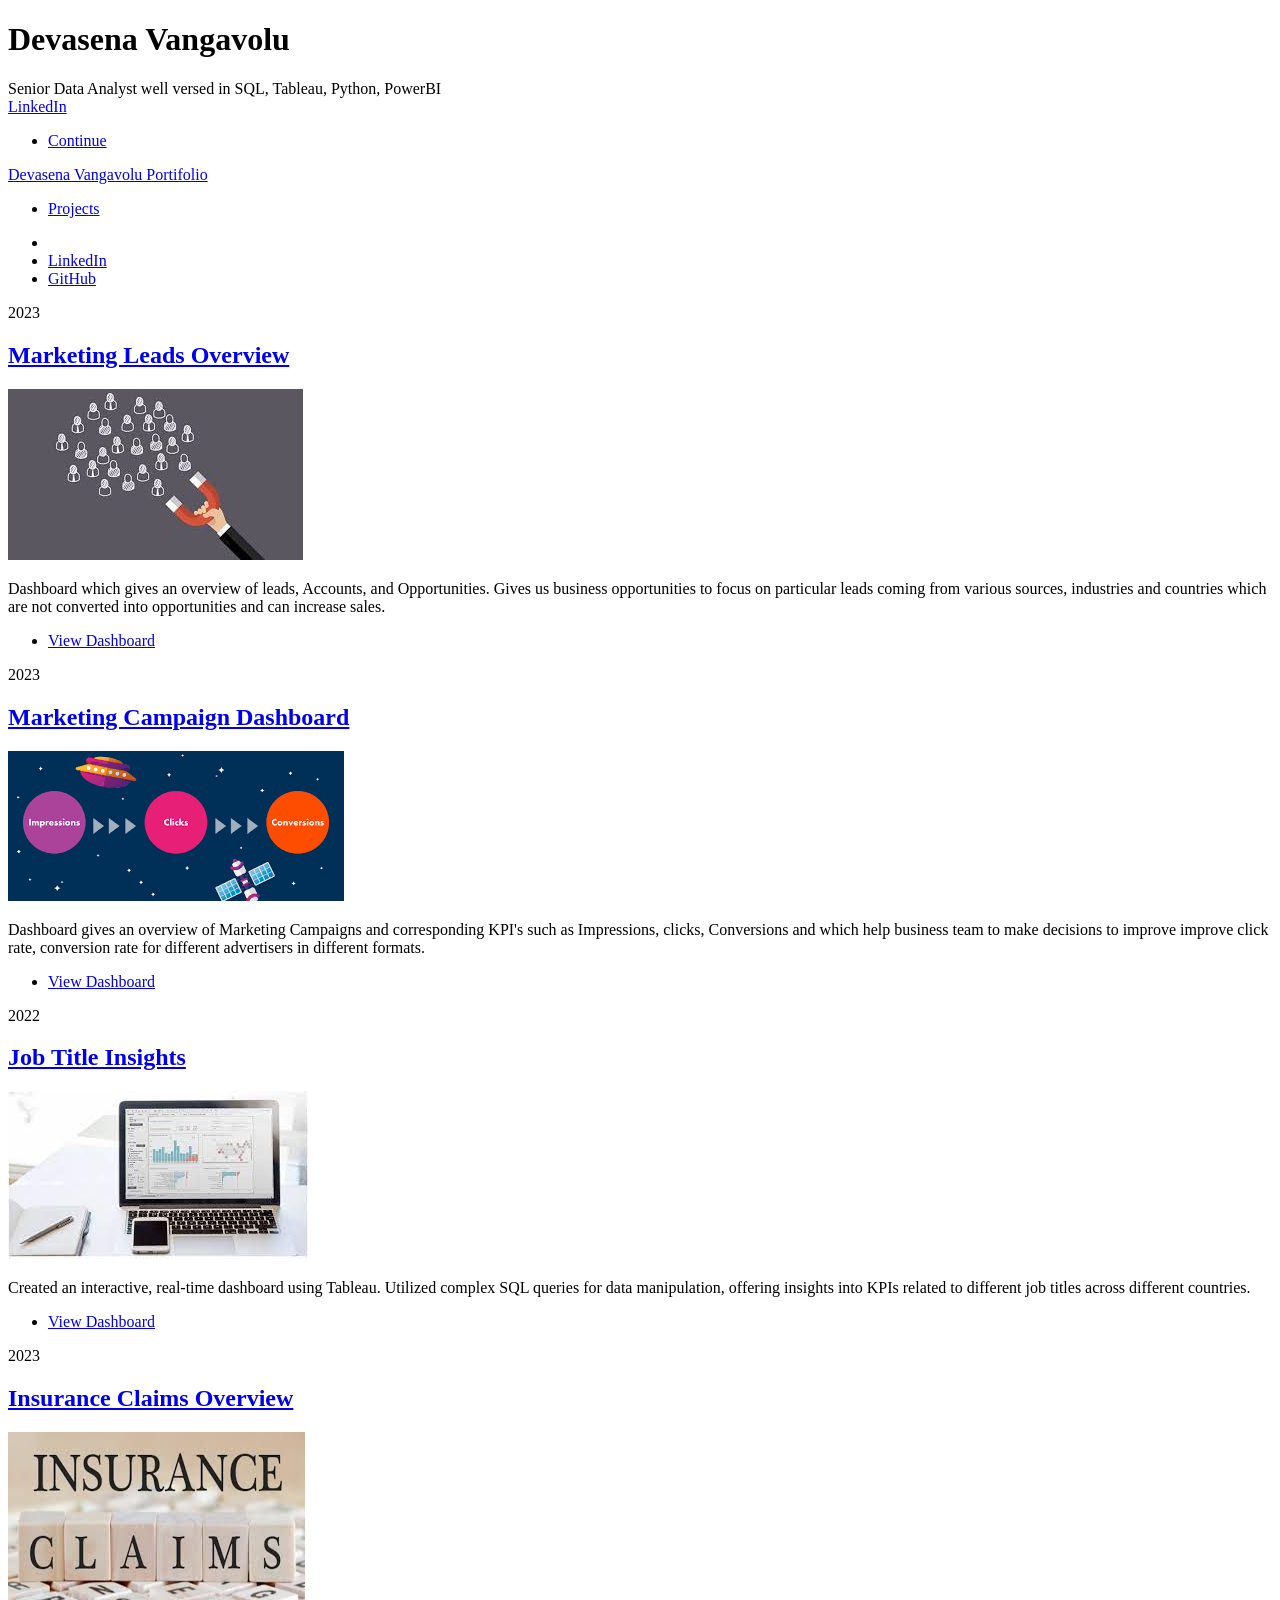
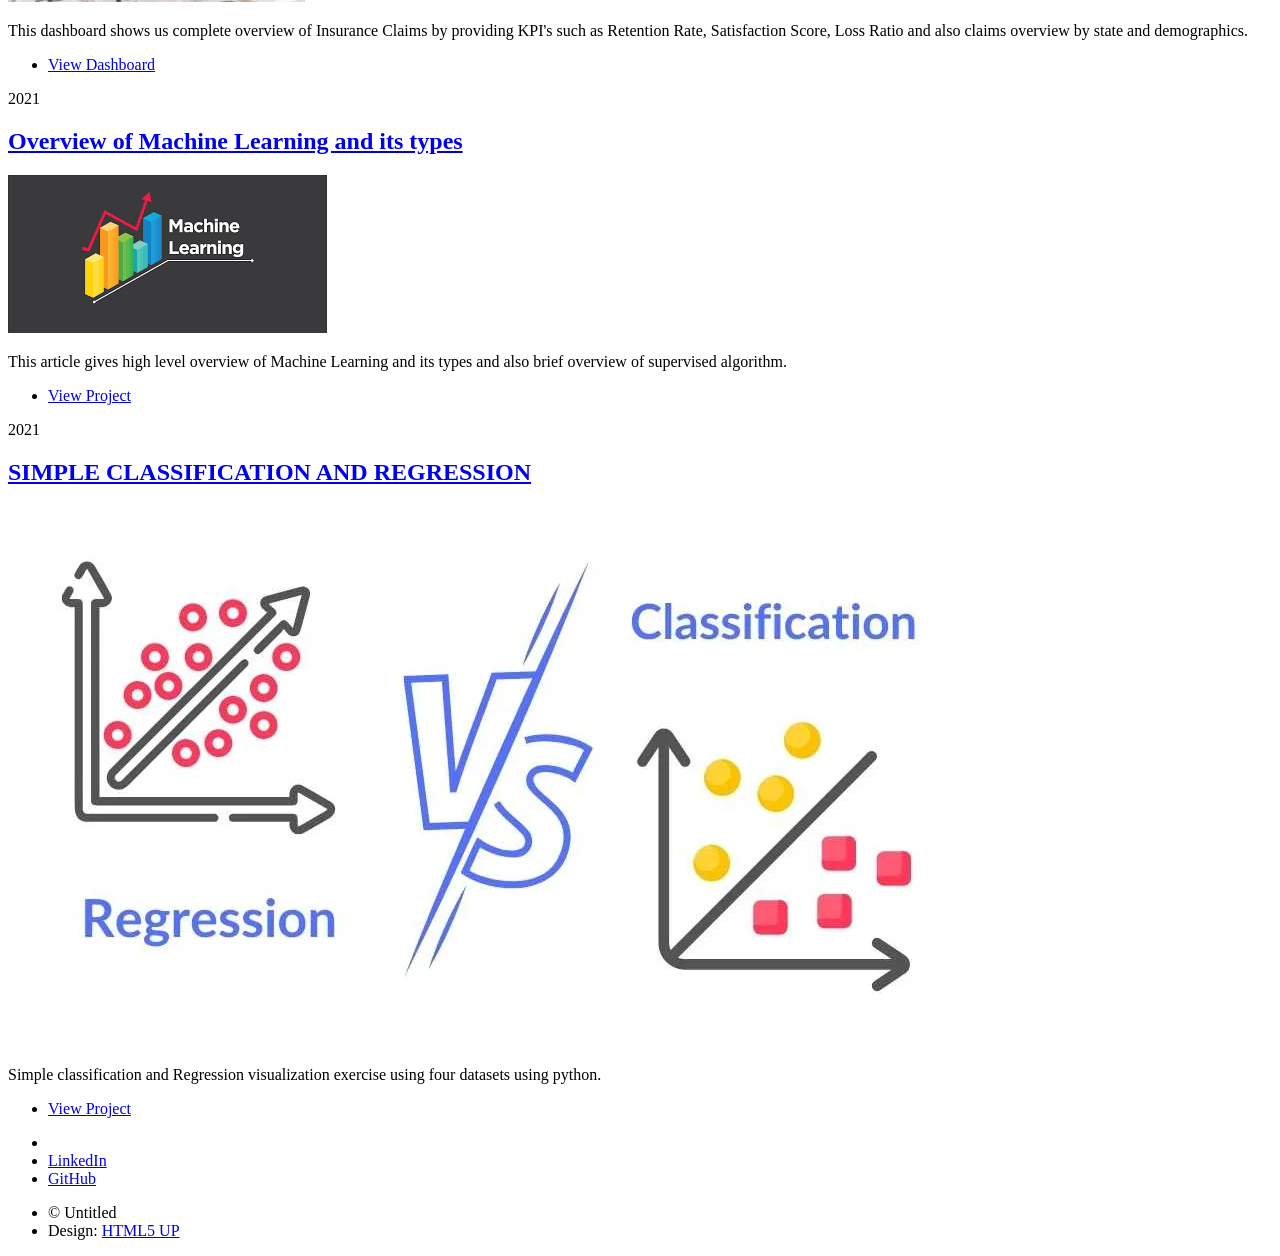
==== index.html @ c6e36794 "Update index.html" ====
<!DOCTYPE HTML>
<!--
	Massively by HTML5 UP
	html5up.net | @ajlkn
	Free for personal and commercial use under the CCA 3.0 license (html5up.net/license)
-->
<html>
	<head>
		<title>Devasena Vangavolu Portifolio</title>
		<meta charset="utf-8" />
		<meta name="viewport" content="width=device-width, initial-scale=1, user-scalable=no" />
		<link rel="stylesheet" href="assets/css/main.css" />
		<noscript><link rel="stylesheet" href="assets/css/noscript.css" /></noscript>
	</head>
	<body class="is-preload">

		<!-- Wrapper -->
			<div id="wrapper" class="fade-in">

				<!-- Intro -->
					<div id="intro">
						<h1>Devasena Vangavolu</h1>

						<p>Senior Data Analyst well versed in SQL, Tableau, Python, PowerBI <br>
							<a href="https://www.linkedin.com/in/devasenavangavolu1997/">LinkedIn</a>
							</p>
					
						<ul class="actions">
							<li><a href="#header" class="button icon solid solo fa-arrow-down scrolly">Continue</a></li>
						</ul>
					</div>

				<!-- Header -->
					<header id="header">
						<a href="index.html" class="logo">Devasena Vangavolu Portifolio</a>
					</header>

				<!-- Nav -->
					<nav id="nav">
						<ul class="links">
							<li class="active"><a href="index.html">Projects</a></li>
							 <!-- <li><a href="generic.html">About</a></li>
							<li><a href="elements.html">Elements Reference</a></li> -->
						</ul>
						<ul class="icons">
							<li><a href="mailto: vdevasena1997@gmail.com" class="fa fa-envelope" aria-hidden="true"><span class="label"></span></a></li>

							<li><a href="https://www.linkedin.com/in/devasenavangavolu1997/" class="icon brands fa-linkedin"><span class="label">LinkedIn</span></a></li>
						
							<li><a href="https://github.com/vdevasena" class="icon brands fa-github"><span class="label">GitHub</span></a></li>
						</ul>
					</nav>

				<!-- Main -->
					<div id="main">

						<!-- Featured Post 
							<article class="post featured">
								<header class="major">
									
									<h2><a href="#">And this is a<br />
									massive headline</a></h2>
									<p>Aenean ornare velit lacus varius enim ullamcorper proin aliquam<br />
									facilisis ante sed etiam magna interdum congue. Lorem ipsum dolor<br />
									amet nullam sed etiam veroeros.</p>
								</header>
								<a href="#" class="image main"><img src="images/pic01.jpg" alt="" /></a>
								<ul class="actions special">
									<li><a href="#" class="button large">Full Story</a></li>
								</ul>
							</article> -->

						<!-- Posts -->
							<section class="posts">

								<article>
									<header>
										<span class="date">2023</span>
										<h2><a href="https://public.tableau.com/app/profile/devasena.vangavolu/viz/MarketingLeadsOverview/Dashboard1">Marketing Leads Overview<br />
									</a></h2>
									</header>
									<a href="#" class="image fit"><img src="images\images.jpg" alt="" /></a>
									<p>Dashboard which gives an overview of leads, Accounts, and Opportunities.
										Gives us business opportunities to focus on particular leads coming from various sources, industries and countries which are not converted into opportunities
										and can increase sales.</p>
									<ul class="actions special">
										<li><a href="https://public.tableau.com/app/profile/devasena.vangavolu/viz/MarketingLeadsOverview/Dashboard1" class="button">View Dashboard</a></li>
									</ul>
								</article>
								
								<article>
									<header>
										<span class="date">2023</span>
										<h2><a href="https://public.tableau.com/app/profile/devasena.vangavolu/viz/MarketingCampaignDashboard_16983509599310/MarketingKPIs">Marketing Campaign Dashboard<br />
									</a></h2>
									</header>
									<a href="#" class="image fit"><img src="images\2.png" alt="" /></a>
									<p>Dashboard gives an overview of Marketing Campaigns and corresponding KPI's such as Impressions, clicks, Conversions and which help business team to make decisions to improve
										improve click rate, conversion rate for different advertisers in different formats.</p>
									<ul class="actions special">
										<li><a href="https://public.tableau.com/app/profile/devasena.vangavolu/viz/MarketingCampaignDashboard_16983509599310/MarketingKPIs" class="button">View Dashboard</a></li>
									</ul>
								</article>

								<article>
									<header>
										<span class="date">2022</span>
										<h2><a href="https://public.tableau.com/app/profile/devasena.vangavolu/viz/JobTitleInsights/Dashboard1">Job Title Insights<br />
										</a></h2>
									</header>
									<a href="#" class="image fit"><img src="images\Tableau.jpg" alt="" /></a>
									<p>Created an interactive, real-time dashboard using Tableau. Utilized complex SQL queries for data manipulation, 
										offering insights into KPIs related to different job titles across different countries.
										</p>
									<ul class="actions special">
										<li><a href="https://public.tableau.com/app/profile/devasena.vangavolu/viz/JobTitleInsights/Dashboard1" class="button">View Dashboard</a></li>
									</ul>
								</article>
								<article>
									<header>
										<span class="date">2023</span>
										<h2><a href="https://public.tableau.com/app/profile/devasena.vangavolu/viz/InsuranceClaimsOverview2020/ExecutiveSummary">Insurance Claims Overview<br />
										</a></h2>
									</header>
									<a href="#" class="image fit"><img src="images\images (1).jpg" alt="" /></a>
									<p>This dashboard shows us complete overview of Insurance Claims by providing KPI's such as Retention Rate, Satisfaction Score, Loss Ratio
										 and also claims overview by state and demographics.</p>
									<ul class="actions special">
										<li><a href="https://public.tableau.com/app/profile/devasena.vangavolu/viz/InsuranceClaimsOverview2020/ExecutiveSummary" class="button">View Dashboard</a></li>
									</ul>
								</article>

								<article>
									<header>
										<span class="date">2021</span>
										<h2><a href="https://devasenavangavolu.blogspot.com/">Overview of Machine Learning and its types
										</a></h2>
									</header>
									<a href="#" class="image fit"><img src="images\images.png" alt="" /></a>
									<p>This article gives high level overview of Machine Learning and its types and also brief overview of supervised algorithm.</p>
									<ul class="actions special">
										<li><a href="https://devasenavangavolu.blogspot.com/" class="button">View Project</a></li>
									</ul>
								</article>
								<article>
									<header>
										<span class="date">2021</span>
										<h2><a href="https://github.com/vdevasena/Simple-classification-Regression-Visualization">SIMPLE CLASSIFICATION AND REGRESSION<br /></a></h2>
									</header>
									<a href="#" class="image fit"><img src="images\regression-vs-classification-jpg.webp" alt="" /></a> 
									<p>
										Simple classification and Regression visualization exercise using four datasets using python.

									</p>
									<ul class="actions special">
										<li><a href="https://github.com/vdevasena/Simple-classification-Regression-Visualization" class="button">View Project</a></li>
									</ul>
								</article>
							</section>

						<!-- Footer -->
						

					</div>

				<!-- Footer -->
					<footer id="footer">
					
							<section>
						
								<ul class="icons alt">
									<li><a href="mailto: vdevasena1997@gmail.com" class="fa fa-envelope" aria-hidden="true"><span class="label"></span></a></li>

									<li><a href="https://www.linkedin.com/in/devasenavangavolu1997/" class="icon brands fa-linkedin"><span class="label">LinkedIn</span></a></li>
								
									<li><a href="https://github.com/vdevasena" class="icon brands fa-github"><span class="label">GitHub</span></a></li>
								</ul>
							</section>
						</section>
					</footer>

				<!-- Copyright -->
					<div id="copyright">
						<ul><li>&copy; Untitled</li><li>Design: <a href="https://html5up.net">HTML5 UP</a></li></ul>
					</div>

			</div>

		<!-- Scripts -->
			<script src="assets/js/jquery.min.js"></script>
			<script src="assets/js/jquery.scrollex.min.js"></script>
			<script src="assets/js/jquery.scrolly.min.js"></script>
			<script src="assets/js/browser.min.js"></script>
			<script src="assets/js/breakpoints.min.js"></script>
			<script src="assets/js/util.js"></script>
			<script src="assets/js/main.js"></script>

	</body>
</html>
---- assets/css/main.css ----
@import url(fontawesome-all.min.css);
@import url("https://fonts.googleapis.com/css?family=Merriweather:300,700,300italic,700italic|Source+Sans+Pro:900");

/*
	Massively by HTML5 UP
	html5up.net | @ajlkn
	Free for personal and commercial use under the CCA 3.0 license (html5up.net/license)
*/

html, body, div, span, applet, object,
iframe, h1, h2, h3, h4, h5, h6, p, blockquote,
pre, a, abbr, acronym, address, big, cite,
code, del, dfn, em, img, ins, kbd, q, s, samp,
small, strike, strong, sub, sup, tt, var, b,
u, i, center, dl, dt, dd, ol, ul, li, fieldset,
form, label, legend, table, caption, tbody,
tfoot, thead, tr, th, td, article, aside,
canvas, details, embed, figure, figcaption,
footer, header, hgroup, menu, nav, output, ruby,
section, summary, time, mark, audio, video {
	margin: 0;
	padding: 0;
	border: 0;
	font-size: 100%;
	font: inherit;
	vertical-align: baseline;}

article, aside, details, figcaption, figure,
footer, header, hgroup, menu, nav, section {
	display: block;}

body {
	line-height: 1;
}

ol, ul {
	list-style: none;
}

blockquote, q {
	quotes: none;
}

	blockquote:before, blockquote:after, q:before, q:after {
		content: '';
		content: none;
	}

table {
	border-collapse: collapse;
	border-spacing: 0;
}

body {
	-webkit-text-size-adjust: none;
}

mark {
	background-color: transparent;
	color: inherit;
}

input::-moz-focus-inner {
	border: 0;
	padding: 0;
}

input, select, textarea {
	-moz-appearance: none;
	-webkit-appearance: none;
	-ms-appearance: none;
	appearance: none;
}

/* Basic */

	@-ms-viewport {
		width: device-width;
	}

	body {
		-ms-overflow-style: scrollbar;
	}

	@media screen and (max-width: 480px) {

		html, body {
			min-width: 320px;
		}

	}

	html {
		box-sizing: border-box;
	}

	*, *:before, *:after {
		box-sizing: inherit;
	}

	body {
		background-color: #1e252d;
	}

		body.is-preload *, body.is-preload *:before, body.is-preload *:after {
			-moz-animation: none !important;
			-webkit-animation: none !important;
			-ms-animation: none !important;
			animation: none !important;
			-moz-transition: none !important;
			-webkit-transition: none !important;
			-ms-transition: none !important;
			transition: none !important;
		}

/* Type */

	html {
		font-size: 16pt;
	}

		@media screen and (max-width: 1680px) {

			html {
				font-size: 12pt;
			}

		}

		@media screen and (max-width: 1280px) {

			html {
				font-size: 11pt;
			}

		}

		@media screen and (max-width: 360px) {

			html {
				font-size: 10pt;
			}

		}

	body {
		color: #212931;
	}

	body, input, select, textarea {
		font-family: "Merriweather", Georgia, serif;
		font-weight: 300;
		font-size: 1rem;
		line-height: 2.375;
	}

	a {
		-moz-transition: color 0.2s ease-in-out, background-color 0.2s ease-in-out, border-color 0.2s ease-in-out, box-shadow 0.2s ease-in-out;
		-webkit-transition: color 0.2s ease-in-out, background-color 0.2s ease-in-out, border-color 0.2s ease-in-out, box-shadow 0.2s ease-in-out;
		-ms-transition: color 0.2s ease-in-out, background-color 0.2s ease-in-out, border-color 0.2s ease-in-out, box-shadow 0.2s ease-in-out;
		transition: color 0.2s ease-in-out, background-color 0.2s ease-in-out, border-color 0.2s ease-in-out, box-shadow 0.2s ease-in-out;
		border-bottom: dotted 1px;
		text-decoration: none;
	}

		a:hover {
			border-bottom-color: transparent;
		}

	strong, b {
		font-weight: 600;
	}

	em, i {
		font-style: italic;
	}

	p {
		text-align: justify;
		margin: 0 0 2rem 0;
	}

	h1, h2, h3, h4, h5, h6 {
		font-family: "Source Sans Pro", Helvetica, sans-serif;
		font-weight: 900;
		line-height: 1.5;
		letter-spacing: 0.075em;
		text-transform: uppercase;
		margin: 0 0 1rem 0;
	}

		h1 a, h2 a, h3 a, h4 a, h5 a, h6 a {
			border-bottom: 0;
			color: inherit;
			text-decoration: none;
		}

	h1 {
		font-size: 4rem;
		line-height: 1.1;
		margin: 0 0 2rem 0;
	}

	h2 {
		font-size: 1.75rem;
		line-height: 1.3;
		margin: 0 0 1.5rem 0;
	}

	h3 {
		font-size: 1.25rem;
		margin: 0 0 1.5rem 0;
	}

	h4 {
		font-size: 1rem;
	}

	h5 {
		font-size: 0.9rem;
	}

	h6 {
		font-size: 0.8rem;
	}

	sub {
		font-size: 0.8rem;
		position: relative;
		top: 0.5rem;
	}

	sup {
		font-size: 0.8rem;
		position: relative;
		top: -0.5rem;
	}

	blockquote {
		border-left: solid 4px;
		font-style: italic;
		margin: 0 0 2rem 0;
		padding: 0.5rem 0 0.5rem 2rem;
	}

	code {
		border: solid 2px;
		font-family: "Courier New", monospace;
		font-size: 0.9rem;
		margin: 0 0.25rem;
		padding: 0.25rem 0.65rem;
	}

	pre {
		-webkit-overflow-scrolling: touch;
		font-family: "Courier New", monospace;
		font-size: 0.9rem;
		margin: 0 0 2rem 0;
	}

		pre code {
			display: block;
			line-height: 1.75;
			padding: 1rem 1.5rem;
			overflow-x: auto;
		}

	hr {
		border: 0;
		border-bottom: solid 2px;
		margin: 3rem 0;
	}

		hr.major {
			margin: 5rem 0;
		}

	.align-left {
		text-align: left;
	}

	.align-center {
		text-align: center;
	}

	.align-right {
		text-align: right;
	}

	input, select, textarea {
		color: #212931;
	}

	a {
		color: #212931;
		border-bottom-color: rgba(33, 41, 49, 0.5);
	}

		a:hover {
			border-bottom-color: transparent;
			color: #18bfef !important;
		}

	strong, b {
		color: #212931;
	}

	h1, h2, h3, h4, h5, h6 {
		color: #212931;
	}

	blockquote {
		border-left-color: #eeeeee;
	}

	code {
		background: rgba(220, 220, 220, 0.25);
		border-color: #eeeeee;
	}

	hr {
		border-bottom-color: #eeeeee;
	}

/* Row */

	.row {
		display: flex;
		flex-wrap: wrap;
		box-sizing: border-box;
		align-items: stretch;
	}

		.row > * {
			box-sizing: border-box;
		}

		.row.gtr-uniform > * > :last-child {
			margin-bottom: 0;
		}

		.row.aln-left {
			justify-content: flex-start;
		}

		.row.aln-center {
			justify-content: center;
		}

		.row.aln-right {
			justify-content: flex-end;
		}

		.row.aln-top {
			align-items: flex-start;
		}

		.row.aln-middle {
			align-items: center;
		}

		.row.aln-bottom {
			align-items: flex-end;
		}

		.row > .imp {
			order: -1;
		}

		.row > .col-1 {
			width: 8.33333%;
		}

		.row > .off-1 {
			margin-left: 8.33333%;
		}

		.row > .col-2 {
			width: 16.66667%;
		}

		.row > .off-2 {
			margin-left: 16.66667%;
		}

		.row > .col-3 {
			width: 25%;
		}

		.row > .off-3 {
			margin-left: 25%;
		}

		.row > .col-4 {
			width: 33.33333%;
		}

		.row > .off-4 {
			margin-left: 33.33333%;
		}

		.row > .col-5 {
			width: 41.66667%;
		}

		.row > .off-5 {
			margin-left: 41.66667%;
		}

		.row > .col-6 {
			width: 50%;
		}

		.row > .off-6 {
			margin-left: 50%;
		}

		.row > .col-7 {
			width: 58.33333%;
		}

		.row > .off-7 {
			margin-left: 58.33333%;
		}

		.row > .col-8 {
			width: 66.66667%;
		}

		.row > .off-8 {
			margin-left: 66.66667%;
		}

		.row > .col-9 {
			width: 75%;
		}

		.row > .off-9 {
			margin-left: 75%;
		}

		.row > .col-10 {
			width: 83.33333%;
		}

		.row > .off-10 {
			margin-left: 83.33333%;
		}

		.row > .col-11 {
			width: 91.66667%;
		}

		.row > .off-11 {
			margin-left: 91.66667%;
		}

		.row > .col-12 {
			width: 100%;
		}

		.row > .off-12 {
			margin-left: 100%;
		}

		.row.gtr-0 {
			margin-top: 0;
			margin-left: 0rem;
		}

			.row.gtr-0 > * {
				padding: 0 0 0 0rem;
			}

			.row.gtr-0.gtr-uniform {
				margin-top: 0rem;
			}

				.row.gtr-0.gtr-uniform > * {
					padding-top: 0rem;
				}

		.row.gtr-25 {
			margin-top: 0;
			margin-left: -0.375rem;
		}

			.row.gtr-25 > * {
				padding: 0 0 0 0.375rem;
			}

			.row.gtr-25.gtr-uniform {
				margin-top: -0.375rem;
			}

				.row.gtr-25.gtr-uniform > * {
					padding-top: 0.375rem;
				}

		.row.gtr-50 {
			margin-top: 0;
			margin-left: -0.75rem;
		}

			.row.gtr-50 > * {
				padding: 0 0 0 0.75rem;
			}

			.row.gtr-50.gtr-uniform {
				margin-top: -0.75rem;
			}

				.row.gtr-50.gtr-uniform > * {
					padding-top: 0.75rem;
				}

		.row {
			margin-top: 0;
			margin-left: -1.5rem;
		}

			.row > * {
				padding: 0 0 0 1.5rem;
			}

			.row.gtr-uniform {
				margin-top: -1.5rem;
			}

				.row.gtr-uniform > * {
					padding-top: 1.5rem;
				}

		.row.gtr-150 {
			margin-top: 0;
			margin-left: -2.25rem;
		}

			.row.gtr-150 > * {
				padding: 0 0 0 2.25rem;
			}

			.row.gtr-150.gtr-uniform {
				margin-top: -2.25rem;
			}

				.row.gtr-150.gtr-uniform > * {
					padding-top: 2.25rem;
				}

		.row.gtr-200 {
			margin-top: 0;
			margin-left: -3rem;
		}

			.row.gtr-200 > * {
				padding: 0 0 0 3rem;
			}

			.row.gtr-200.gtr-uniform {
				margin-top: -3rem;
			}

				.row.gtr-200.gtr-uniform > * {
					padding-top: 3rem;
				}

		@media screen and (max-width: 1680px) {

			.row {
				display: flex;
				flex-wrap: wrap;
				box-sizing: border-box;
				align-items: stretch;
			}

				.row > * {
					box-sizing: border-box;
				}

				.row.gtr-uniform > * > :last-child {
					margin-bottom: 0;
				}

				.row.aln-left {
					justify-content: flex-start;
				}

				.row.aln-center {
					justify-content: center;
				}

				.row.aln-right {
					justify-content: flex-end;
				}

				.row.aln-top {
					align-items: flex-start;
				}

				.row.aln-middle {
					align-items: center;
				}

				.row.aln-bottom {
					align-items: flex-end;
				}

				.row > .imp-xlarge {
					order: -1;
				}

				.row > .col-1-xlarge {
					width: 8.33333%;
				}

				.row > .off-1-xlarge {
					margin-left: 8.33333%;
				}

				.row > .col-2-xlarge {
					width: 16.66667%;
				}

				.row > .off-2-xlarge {
					margin-left: 16.66667%;
				}

				.row > .col-3-xlarge {
					width: 25%;
				}

				.row > .off-3-xlarge {
					margin-left: 25%;
				}

				.row > .col-4-xlarge {
					width: 33.33333%;
				}

				.row > .off-4-xlarge {
					margin-left: 33.33333%;
				}

				.row > .col-5-xlarge {
					width: 41.66667%;
				}

				.row > .off-5-xlarge {
					margin-left: 41.66667%;
				}

				.row > .col-6-xlarge {
					width: 50%;
				}

				.row > .off-6-xlarge {
					margin-left: 50%;
				}

				.row > .col-7-xlarge {
					width: 58.33333%;
				}

				.row > .off-7-xlarge {
					margin-left: 58.33333%;
				}

				.row > .col-8-xlarge {
					width: 66.66667%;
				}

				.row > .off-8-xlarge {
					margin-left: 66.66667%;
				}

				.row > .col-9-xlarge {
					width: 75%;
				}

				.row > .off-9-xlarge {
					margin-left: 75%;
				}

				.row > .col-10-xlarge {
					width: 83.33333%;
				}

				.row > .off-10-xlarge {
					margin-left: 83.33333%;
				}

				.row > .col-11-xlarge {
					width: 91.66667%;
				}

				.row > .off-11-xlarge {
					margin-left: 91.66667%;
				}

				.row > .col-12-xlarge {
					width: 100%;
				}

				.row > .off-12-xlarge {
					margin-left: 100%;
				}

				.row.gtr-0 {
					margin-top: 0;
					margin-left: 0rem;
				}

					.row.gtr-0 > * {
						padding: 0 0 0 0rem;
					}

					.row.gtr-0.gtr-uniform {
						margin-top: 0rem;
					}

						.row.gtr-0.gtr-uniform > * {
							padding-top: 0rem;
						}

				.row.gtr-25 {
					margin-top: 0;
					margin-left: -0.375rem;
				}

					.row.gtr-25 > * {
						padding: 0 0 0 0.375rem;
					}

					.row.gtr-25.gtr-uniform {
						margin-top: -0.375rem;
					}

						.row.gtr-25.gtr-uniform > * {
							padding-top: 0.375rem;
						}

				.row.gtr-50 {
					margin-top: 0;
					margin-left: -0.75rem;
				}

					.row.gtr-50 > * {
						padding: 0 0 0 0.75rem;
					}

					.row.gtr-50.gtr-uniform {
						margin-top: -0.75rem;
					}

						.row.gtr-50.gtr-uniform > * {
							padding-top: 0.75rem;
						}

				.row {
					margin-top: 0;
					margin-left: -1.5rem;
				}

					.row > * {
						padding: 0 0 0 1.5rem;
					}

					.row.gtr-uniform {
						margin-top: -1.5rem;
					}

						.row.gtr-uniform > * {
							padding-top: 1.5rem;
						}

				.row.gtr-150 {
					margin-top: 0;
					margin-left: -2.25rem;
				}

					.row.gtr-150 > * {
						padding: 0 0 0 2.25rem;
					}

					.row.gtr-150.gtr-uniform {
						margin-top: -2.25rem;
					}

						.row.gtr-150.gtr-uniform > * {
							padding-top: 2.25rem;
						}

				.row.gtr-200 {
					margin-top: 0;
					margin-left: -3rem;
				}

					.row.gtr-200 > * {
						padding: 0 0 0 3rem;
					}

					.row.gtr-200.gtr-uniform {
						margin-top: -3rem;
					}

						.row.gtr-200.gtr-uniform > * {
							padding-top: 3rem;
						}

		}

		@media screen and (max-width: 1280px) {

			.row {
				display: flex;
				flex-wrap: wrap;
				box-sizing: border-box;
				align-items: stretch;
			}

				.row > * {
					box-sizing: border-box;
				}

				.row.gtr-uniform > * > :last-child {
					margin-bottom: 0;
				}

				.row.aln-left {
					justify-content: flex-start;
				}

				.row.aln-center {
					justify-content: center;
				}

				.row.aln-right {
					justify-content: flex-end;
				}

				.row.aln-top {
					align-items: flex-start;
				}

				.row.aln-middle {
					align-items: center;
				}

				.row.aln-bottom {
					align-items: flex-end;
				}

				.row > .imp-large {
					order: -1;
				}

				.row > .col-1-large {
					width: 8.33333%;
				}

				.row > .off-1-large {
					margin-left: 8.33333%;
				}

				.row > .col-2-large {
					width: 16.66667%;
				}

				.row > .off-2-large {
					margin-left: 16.66667%;
				}

				.row > .col-3-large {
					width: 25%;
				}

				.row > .off-3-large {
					margin-left: 25%;
				}

				.row > .col-4-large {
					width: 33.33333%;
				}

				.row > .off-4-large {
					margin-left: 33.33333%;
				}

				.row > .col-5-large {
					width: 41.66667%;
				}

				.row > .off-5-large {
					margin-left: 41.66667%;
				}

				.row > .col-6-large {
					width: 50%;
				}

				.row > .off-6-large {
					margin-left: 50%;
				}

				.row > .col-7-large {
					width: 58.33333%;
				}

				.row > .off-7-large {
					margin-left: 58.33333%;
				}

				.row > .col-8-large {
					width: 66.66667%;
				}

				.row > .off-8-large {
					margin-left: 66.66667%;
				}

				.row > .col-9-large {
					width: 75%;
				}

				.row > .off-9-large {
					margin-left: 75%;
				}

				.row > .col-10-large {
					width: 83.33333%;
				}

				.row > .off-10-large {
					margin-left: 83.33333%;
				}

				.row > .col-11-large {
					width: 91.66667%;
				}

				.row > .off-11-large {
					margin-left: 91.66667%;
				}

				.row > .col-12-large {
					width: 100%;
				}

				.row > .off-12-large {
					margin-left: 100%;
				}

				.row.gtr-0 {
					margin-top: 0;
					margin-left: 0rem;
				}

					.row.gtr-0 > * {
						padding: 0 0 0 0rem;
					}

					.row.gtr-0.gtr-uniform {
						margin-top: 0rem;
					}

						.row.gtr-0.gtr-uniform > * {
							padding-top: 0rem;
						}

				.row.gtr-25 {
					margin-top: 0;
					margin-left: -0.375rem;
				}

					.row.gtr-25 > * {
						padding: 0 0 0 0.375rem;
					}

					.row.gtr-25.gtr-uniform {
						margin-top: -0.375rem;
					}

						.row.gtr-25.gtr-uniform > * {
							padding-top: 0.375rem;
						}

				.row.gtr-50 {
					margin-top: 0;
					margin-left: -0.75rem;
				}

					.row.gtr-50 > * {
						padding: 0 0 0 0.75rem;
					}

					.row.gtr-50.gtr-uniform {
						margin-top: -0.75rem;
					}

						.row.gtr-50.gtr-uniform > * {
							padding-top: 0.75rem;
						}

				.row {
					margin-top: 0;
					margin-left: -1.5rem;
				}

					.row > * {
						padding: 0 0 0 1.5rem;
					}

					.row.gtr-uniform {
						margin-top: -1.5rem;
					}

						.row.gtr-uniform > * {
							padding-top: 1.5rem;
						}

				.row.gtr-150 {
					margin-top: 0;
					margin-left: -2.25rem;
				}

					.row.gtr-150 > * {
						padding: 0 0 0 2.25rem;
					}

					.row.gtr-150.gtr-uniform {
						margin-top: -2.25rem;
					}

						.row.gtr-150.gtr-uniform > * {
							padding-top: 2.25rem;
						}

				.row.gtr-200 {
					margin-top: 0;
					margin-left: -3rem;
				}

					.row.gtr-200 > * {
						padding: 0 0 0 3rem;
					}

					.row.gtr-200.gtr-uniform {
						margin-top: -3rem;
					}

						.row.gtr-200.gtr-uniform > * {
							padding-top: 3rem;
						}

		}

		@media screen and (max-width: 980px) {

			.row {
				display: flex;
				flex-wrap: wrap;
				box-sizing: border-box;
				align-items: stretch;
			}

				.row > * {
					box-sizing: border-box;
				}

				.row.gtr-uniform > * > :last-child {
					margin-bottom: 0;
				}

				.row.aln-left {
					justify-content: flex-start;
				}

				.row.aln-center {
					justify-content: center;
				}

				.row.aln-right {
					justify-content: flex-end;
				}

				.row.aln-top {
					align-items: flex-start;
				}

				.row.aln-middle {
					align-items: center;
				}

				.row.aln-bottom {
					align-items: flex-end;
				}

				.row > .imp-medium {
					order: -1;
				}

				.row > .col-1-medium {
					width: 8.33333%;
				}

				.row > .off-1-medium {
					margin-left: 8.33333%;
				}

				.row > .col-2-medium {
					width: 16.66667%;
				}

				.row > .off-2-medium {
					margin-left: 16.66667%;
				}

				.row > .col-3-medium {
					width: 25%;
				}

				.row > .off-3-medium {
					margin-left: 25%;
				}

				.row > .col-4-medium {
					width: 33.33333%;
				}

				.row > .off-4-medium {
					margin-left: 33.33333%;
				}

				.row > .col-5-medium {
					width: 41.66667%;
				}

				.row > .off-5-medium {
					margin-left: 41.66667%;
				}

				.row > .col-6-medium {
					width: 50%;
				}

				.row > .off-6-medium {
					margin-left: 50%;
				}

				.row > .col-7-medium {
					width: 58.33333%;
				}

				.row > .off-7-medium {
					margin-left: 58.33333%;
				}

				.row > .col-8-medium {
					width: 66.66667%;
				}

				.row > .off-8-medium {
					margin-left: 66.66667%;
				}

				.row > .col-9-medium {
					width: 75%;
				}

				.row > .off-9-medium {
					margin-left: 75%;
				}

				.row > .col-10-medium {
					width: 83.33333%;
				}

				.row > .off-10-medium {
					margin-left: 83.33333%;
				}

				.row > .col-11-medium {
					width: 91.66667%;
				}

				.row > .off-11-medium {
					margin-left: 91.66667%;
				}

				.row > .col-12-medium {
					width: 100%;
				}

				.row > .off-12-medium {
					margin-left: 100%;
				}

				.row.gtr-0 {
					margin-top: 0;
					margin-left: 0rem;
				}

					.row.gtr-0 > * {
						padding: 0 0 0 0rem;
					}

					.row.gtr-0.gtr-uniform {
						margin-top: 0rem;
					}

						.row.gtr-0.gtr-uniform > * {
							padding-top: 0rem;
						}

				.row.gtr-25 {
					margin-top: 0;
					margin-left: -0.375rem;
				}

					.row.gtr-25 > * {
						padding: 0 0 0 0.375rem;
					}

					.row.gtr-25.gtr-uniform {
						margin-top: -0.375rem;
					}

						.row.gtr-25.gtr-uniform > * {
							padding-top: 0.375rem;
						}

				.row.gtr-50 {
					margin-top: 0;
					margin-left: -0.75rem;
				}

					.row.gtr-50 > * {
						padding: 0 0 0 0.75rem;
					}

					.row.gtr-50.gtr-uniform {
						margin-top: -0.75rem;
					}

						.row.gtr-50.gtr-uniform > * {
							padding-top: 0.75rem;
						}

				.row {
					margin-top: 0;
					margin-left: -1.5rem;
				}

					.row > * {
						padding: 0 0 0 1.5rem;
					}

					.row.gtr-uniform {
						margin-top: -1.5rem;
					}

						.row.gtr-uniform > * {
							padding-top: 1.5rem;
						}

				.row.gtr-150 {
					margin-top: 0;
					margin-left: -2.25rem;
				}

					.row.gtr-150 > * {
						padding: 0 0 0 2.25rem;
					}

					.row.gtr-150.gtr-uniform {
						margin-top: -2.25rem;
					}

						.row.gtr-150.gtr-uniform > * {
							padding-top: 2.25rem;
						}

				.row.gtr-200 {
					margin-top: 0;
					margin-left: -3rem;
				}

					.row.gtr-200 > * {
						padding: 0 0 0 3rem;
					}

					.row.gtr-200.gtr-uniform {
						margin-top: -3rem;
					}

						.row.gtr-200.gtr-uniform > * {
							padding-top: 3rem;
						}

		}

		@media screen and (max-width: 736px) {

			.row {
				display: flex;
				flex-wrap: wrap;
				box-sizing: border-box;
				align-items: stretch;
			}

				.row > * {
					box-sizing: border-box;
				}

				.row.gtr-uniform > * > :last-child {
					margin-bottom: 0;
				}

				.row.aln-left {
					justify-content: flex-start;
				}

				.row.aln-center {
					justify-content: center;
				}

				.row.aln-right {
					justify-content: flex-end;
				}

				.row.aln-top {
					align-items: flex-start;
				}

				.row.aln-middle {
					align-items: center;
				}

				.row.aln-bottom {
					align-items: flex-end;
				}

				.row > .imp-small {
					order: -1;
				}

				.row > .col-1-small {
					width: 8.33333%;
				}

				.row > .off-1-small {
					margin-left: 8.33333%;
				}

				.row > .col-2-small {
					width: 16.66667%;
				}

				.row > .off-2-small {
					margin-left: 16.66667%;
				}

				.row > .col-3-small {
					width: 25%;
				}

				.row > .off-3-small {
					margin-left: 25%;
				}

				.row > .col-4-small {
					width: 33.33333%;
				}

				.row > .off-4-small {
					margin-left: 33.33333%;
				}

				.row > .col-5-small {
					width: 41.66667%;
				}

				.row > .off-5-small {
					margin-left: 41.66667%;
				}

				.row > .col-6-small {
					width: 50%;
				}

				.row > .off-6-small {
					margin-left: 50%;
				}

				.row > .col-7-small {
					width: 58.33333%;
				}

				.row > .off-7-small {
					margin-left: 58.33333%;
				}

				.row > .col-8-small {
					width: 66.66667%;
				}

				.row > .off-8-small {
					margin-left: 66.66667%;
				}

				.row > .col-9-small {
					width: 75%;
				}

				.row > .off-9-small {
					margin-left: 75%;
				}

				.row > .col-10-small {
					width: 83.33333%;
				}

				.row > .off-10-small {
					margin-left: 83.33333%;
				}

				.row > .col-11-small {
					width: 91.66667%;
				}

				.row > .off-11-small {
					margin-left: 91.66667%;
				}

				.row > .col-12-small {
					width: 100%;
				}

				.row > .off-12-small {
					margin-left: 100%;
				}

				.row.gtr-0 {
					margin-top: 0;
					margin-left: 0rem;
				}

					.row.gtr-0 > * {
						padding: 0 0 0 0rem;
					}

					.row.gtr-0.gtr-uniform {
						margin-top: 0rem;
					}

						.row.gtr-0.gtr-uniform > * {
							padding-top: 0rem;
						}

				.row.gtr-25 {
					margin-top: 0;
					margin-left: -0.375rem;
				}

					.row.gtr-25 > * {
						padding: 0 0 0 0.375rem;
					}

					.row.gtr-25.gtr-uniform {
						margin-top: -0.375rem;
					}

						.row.gtr-25.gtr-uniform > * {
							padding-top: 0.375rem;
						}

				.row.gtr-50 {
					margin-top: 0;
					margin-left: -0.75rem;
				}

					.row.gtr-50 > * {
						padding: 0 0 0 0.75rem;
					}

					.row.gtr-50.gtr-uniform {
						margin-top: -0.75rem;
					}

						.row.gtr-50.gtr-uniform > * {
							padding-top: 0.75rem;
						}

				.row {
					margin-top: 0;
					margin-left: -1.5rem;
				}

					.row > * {
						padding: 0 0 0 1.5rem;
					}

					.row.gtr-uniform {
						margin-top: -1.5rem;
					}

						.row.gtr-uniform > * {
							padding-top: 1.5rem;
						}

				.row.gtr-150 {
					margin-top: 0;
					margin-left: -2.25rem;
				}

					.row.gtr-150 > * {
						padding: 0 0 0 2.25rem;
					}

					.row.gtr-150.gtr-uniform {
						margin-top: -2.25rem;
					}

						.row.gtr-150.gtr-uniform > * {
							padding-top: 2.25rem;
						}

				.row.gtr-200 {
					margin-top: 0;
					margin-left: -3rem;
				}

					.row.gtr-200 > * {
						padding: 0 0 0 3rem;
					}

					.row.gtr-200.gtr-uniform {
						margin-top: -3rem;
					}

						.row.gtr-200.gtr-uniform > * {
							padding-top: 3rem;
						}

		}

		@media screen and (max-width: 480px) {

			.row {
				display: flex;
				flex-wrap: wrap;
				box-sizing: border-box;
				align-items: stretch;
			}

				.row > * {
					box-sizing: border-box;
				}

				.row.gtr-uniform > * > :last-child {
					margin-bottom: 0;
				}

				.row.aln-left {
					justify-content: flex-start;
				}

				.row.aln-center {
					justify-content: center;
				}

				.row.aln-right {
					justify-content: flex-end;
				}

				.row.aln-top {
					align-items: flex-start;
				}

				.row.aln-middle {
					align-items: center;
				}

				.row.aln-bottom {
					align-items: flex-end;
				}

				.row > .imp-xsmall {
					order: -1;
				}

				.row > .col-1-xsmall {
					width: 8.33333%;
				}

				.row > .off-1-xsmall {
					margin-left: 8.33333%;
				}

				.row > .col-2-xsmall {
					width: 16.66667%;
				}

				.row > .off-2-xsmall {
					margin-left: 16.66667%;
				}

				.row > .col-3-xsmall {
					width: 25%;
				}

				.row > .off-3-xsmall {
					margin-left: 25%;
				}

				.row > .col-4-xsmall {
					width: 33.33333%;
				}

				.row > .off-4-xsmall {
					margin-left: 33.33333%;
				}

				.row > .col-5-xsmall {
					width: 41.66667%;
				}

				.row > .off-5-xsmall {
					margin-left: 41.66667%;
				}

				.row > .col-6-xsmall {
					width: 50%;
				}

				.row > .off-6-xsmall {
					margin-left: 50%;
				}

				.row > .col-7-xsmall {
					width: 58.33333%;
				}

				.row > .off-7-xsmall {
					margin-left: 58.33333%;
				}

				.row > .col-8-xsmall {
					width: 66.66667%;
				}

				.row > .off-8-xsmall {
					margin-left: 66.66667%;
				}

				.row > .col-9-xsmall {
					width: 75%;
				}

				.row > .off-9-xsmall {
					margin-left: 75%;
				}

				.row > .col-10-xsmall {
					width: 83.33333%;
				}

				.row > .off-10-xsmall {
					margin-left: 83.33333%;
				}

				.row > .col-11-xsmall {
					width: 91.66667%;
				}

				.row > .off-11-xsmall {
					margin-left: 91.66667%;
				}

				.row > .col-12-xsmall {
					width: 100%;
				}

				.row > .off-12-xsmall {
					margin-left: 100%;
				}

				.row.gtr-0 {
					margin-top: 0;
					margin-left: 0rem;
				}

					.row.gtr-0 > * {
						padding: 0 0 0 0rem;
					}

					.row.gtr-0.gtr-uniform {
						margin-top: 0rem;
					}

						.row.gtr-0.gtr-uniform > * {
							padding-top: 0rem;
						}

				.row.gtr-25 {
					margin-top: 0;
					margin-left: -0.375rem;
				}

					.row.gtr-25 > * {
						padding: 0 0 0 0.375rem;
					}

					.row.gtr-25.gtr-uniform {
						margin-top: -0.375rem;
					}

						.row.gtr-25.gtr-uniform > * {
							padding-top: 0.375rem;
						}

				.row.gtr-50 {
					margin-top: 0;
					margin-left: -0.75rem;
				}

					.row.gtr-50 > * {
						padding: 0 0 0 0.75rem;
					}

					.row.gtr-50.gtr-uniform {
						margin-top: -0.75rem;
					}

						.row.gtr-50.gtr-uniform > * {
							padding-top: 0.75rem;
						}

				.row {
					margin-top: 0;
					margin-left: -1.5rem;
				}

					.row > * {
						padding: 0 0 0 1.5rem;
					}

					.row.gtr-uniform {
						margin-top: -1.5rem;
					}

						.row.gtr-uniform > * {
							padding-top: 1.5rem;
						}

				.row.gtr-150 {
					margin-top: 0;
					margin-left: -2.25rem;
				}

					.row.gtr-150 > * {
						padding: 0 0 0 2.25rem;
					}

					.row.gtr-150.gtr-uniform {
						margin-top: -2.25rem;
					}

						.row.gtr-150.gtr-uniform > * {
							padding-top: 2.25rem;
						}

				.row.gtr-200 {
					margin-top: 0;
					margin-left: -3rem;
				}

					.row.gtr-200 > * {
						padding: 0 0 0 3rem;
					}

					.row.gtr-200.gtr-uniform {
						margin-top: -3rem;
					}

						.row.gtr-200.gtr-uniform > * {
							padding-top: 3rem;
						}

		}

		@media screen and (max-width: 360px) {

			.row {
				display: flex;
				flex-wrap: wrap;
				box-sizing: border-box;
				align-items: stretch;
			}

				.row > * {
					box-sizing: border-box;
				}

				.row.gtr-uniform > * > :last-child {
					margin-bottom: 0;
				}

				.row.aln-left {
					justify-content: flex-start;
				}

				.row.aln-center {
					justify-content: center;
				}

				.row.aln-right {
					justify-content: flex-end;
				}

				.row.aln-top {
					align-items: flex-start;
				}

				.row.aln-middle {
					align-items: center;
				}

				.row.aln-bottom {
					align-items: flex-end;
				}

				.row > .imp-xxsmall {
					order: -1;
				}

				.row > .col-1-xxsmall {
					width: 8.33333%;
				}

				.row > .off-1-xxsmall {
					margin-left: 8.33333%;
				}

				.row > .col-2-xxsmall {
					width: 16.66667%;
				}

				.row > .off-2-xxsmall {
					margin-left: 16.66667%;
				}

				.row > .col-3-xxsmall {
					width: 25%;
				}

				.row > .off-3-xxsmall {
					margin-left: 25%;
				}

				.row > .col-4-xxsmall {
					width: 33.33333%;
				}

				.row > .off-4-xxsmall {
					margin-left: 33.33333%;
				}

				.row > .col-5-xxsmall {
					width: 41.66667%;
				}

				.row > .off-5-xxsmall {
					margin-left: 41.66667%;
				}

				.row > .col-6-xxsmall {
					width: 50%;
				}

				.row > .off-6-xxsmall {
					margin-left: 50%;
				}

				.row > .col-7-xxsmall {
					width: 58.33333%;
				}

				.row > .off-7-xxsmall {
					margin-left: 58.33333%;
				}

				.row > .col-8-xxsmall {
					width: 66.66667%;
				}

				.row > .off-8-xxsmall {
					margin-left: 66.66667%;
				}

				.row > .col-9-xxsmall {
					width: 75%;
				}

				.row > .off-9-xxsmall {
					margin-left: 75%;
				}

				.row > .col-10-xxsmall {
					width: 83.33333%;
				}

				.row > .off-10-xxsmall {
					margin-left: 83.33333%;
				}

				.row > .col-11-xxsmall {
					width: 91.66667%;
				}

				.row > .off-11-xxsmall {
					margin-left: 91.66667%;
				}

				.row > .col-12-xxsmall {
					width: 100%;
				}

				.row > .off-12-xxsmall {
					margin-left: 100%;
				}

				.row.gtr-0 {
					margin-top: 0;
					margin-left: 0rem;
				}

					.row.gtr-0 > * {
						padding: 0 0 0 0rem;
					}

					.row.gtr-0.gtr-uniform {
						margin-top: 0rem;
					}

						.row.gtr-0.gtr-uniform > * {
							padding-top: 0rem;
						}

				.row.gtr-25 {
					margin-top: 0;
					margin-left: -0.375rem;
				}

					.row.gtr-25 > * {
						padding: 0 0 0 0.375rem;
					}

					.row.gtr-25.gtr-uniform {
						margin-top: -0.375rem;
					}

						.row.gtr-25.gtr-uniform > * {
							padding-top: 0.375rem;
						}

				.row.gtr-50 {
					margin-top: 0;
					margin-left: -0.75rem;
				}

					.row.gtr-50 > * {
						padding: 0 0 0 0.75rem;
					}

					.row.gtr-50.gtr-uniform {
						margin-top: -0.75rem;
					}

						.row.gtr-50.gtr-uniform > * {
							padding-top: 0.75rem;
						}

				.row {
					margin-top: 0;
					margin-left: -1.5rem;
				}

					.row > * {
						padding: 0 0 0 1.5rem;
					}

					.row.gtr-uniform {
						margin-top: -1.5rem;
					}

						.row.gtr-uniform > * {
							padding-top: 1.5rem;
						}

				.row.gtr-150 {
					margin-top: 0;
					margin-left: -2.25rem;
				}

					.row.gtr-150 > * {
						padding: 0 0 0 2.25rem;
					}

					.row.gtr-150.gtr-uniform {
						margin-top: -2.25rem;
					}

						.row.gtr-150.gtr-uniform > * {
							padding-top: 2.25rem;
						}

				.row.gtr-200 {
					margin-top: 0;
					margin-left: -3rem;
				}

					.row.gtr-200 > * {
						padding: 0 0 0 3rem;
					}

					.row.gtr-200.gtr-uniform {
						margin-top: -3rem;
					}

						.row.gtr-200.gtr-uniform > * {
							padding-top: 3rem;
						}

		}

/* Box */

	.box {
		border: solid 2px;
		margin-bottom: 2rem;
		padding: 1.5rem;
	}

		.box > :last-child,
		.box > :last-child > :last-child,
		.box > :last-child > :last-child > :last-child {
			margin-bottom: 0;
		}

		.box.alt {
			border: 0;
			border-radius: 0;
			padding: 0;
		}

	.box {
		border-color: #eeeeee;
	}

/* Button */

	input[type="submit"],
	input[type="reset"],
	input[type="button"],
	button,
	.button {
		-moz-appearance: none;
		-webkit-appearance: none;
		-ms-appearance: none;
		appearance: none;
		-moz-transition: background-color 0.2s ease-in-out, box-shadow 0.2s ease-in-out, color 0.2s ease-in-out;
		-webkit-transition: background-color 0.2s ease-in-out, box-shadow 0.2s ease-in-out, color 0.2s ease-in-out;
		-ms-transition: background-color 0.2s ease-in-out, box-shadow 0.2s ease-in-out, color 0.2s ease-in-out;
		transition: background-color 0.2s ease-in-out, box-shadow 0.2s ease-in-out, color 0.2s ease-in-out;
		border: 0;
		border-radius: 0;
		cursor: pointer;
		display: inline-block;
		font-family: "Source Sans Pro", Helvetica, sans-serif;
		font-size: 0.8rem;
		font-weight: 900;
		letter-spacing: 0.075em;
		height: 3rem;
		line-height: 3rem;
		padding: 0 2rem;
		text-align: center;
		text-decoration: none;
		text-transform: uppercase;
		white-space: nowrap;
	}

		input[type="submit"].icon:before,
		input[type="reset"].icon:before,
		input[type="button"].icon:before,
		button.icon:before,
		.button.icon:before {
			margin-right: 0.5rem;
		}

		input[type="submit"].icon.solo,
		input[type="reset"].icon.solo,
		input[type="button"].icon.solo,
		button.icon.solo,
		.button.icon.solo {
			position: relative;
			width: 4rem;
			height: 4rem;
			line-height: 4rem;
			border-radius: 4rem;
			text-indent: 4rem;
			overflow: hidden;
			padding: 0;
			white-space: nowrap;
		}

			input[type="submit"].icon.solo:before,
			input[type="reset"].icon.solo:before,
			input[type="button"].icon.solo:before,
			button.icon.solo:before,
			.button.icon.solo:before {
				position: absolute;
				display: block;
				top: 0;
				left: 0;
				width: inherit;
				height: inherit;
				line-height: inherit;
				font-size: 1.25rem;
				margin-right: 0;
				text-align: center;
				text-indent: 0;
			}

		input[type="submit"].fit,
		input[type="reset"].fit,
		input[type="button"].fit,
		button.fit,
		.button.fit {
			width: 100%;
		}

		input[type="submit"].small,
		input[type="reset"].small,
		input[type="button"].small,
		button.small,
		.button.small {
			font-size: 0.7rem;
			height: 2.5rem;
			line-height: 2.5rem;
			padding: 0 1.5rem;
		}

		input[type="submit"].large,
		input[type="reset"].large,
		input[type="button"].large,
		button.large,
		.button.large {
			font-size: 0.9rem;
			height: 3.5rem;
			line-height: 3.5rem;
			padding: 0 2.75rem;
		}

		@media screen and (max-width: 980px) {

			input[type="submit"],
			input[type="reset"],
			input[type="button"],
			button,
			.button {
				font-size: 0.9rem;
				height: 3.25rem;
				line-height: 3.25rem;
			}

				input[type="submit"].large,
				input[type="reset"].large,
				input[type="button"].large,
				button.large,
				.button.large {
					font-size: 1rem;
					height: 3.75rem;
					line-height: 3.75rem;
				}

		}

		input[type="submit"].disabled, input[type="submit"]:disabled,
		input[type="reset"].disabled,
		input[type="reset"]:disabled,
		input[type="button"].disabled,
		input[type="button"]:disabled,
		button.disabled,
		button:disabled,
		.button.disabled,
		.button:disabled {
			pointer-events: none;
			opacity: 0.25;
		}

	input[type="submit"],
	input[type="reset"],
	input[type="button"],
	button,
	.button {
		background-color: transparent;
		box-shadow: inset 0 0 0 2px #212931;
		color: #212931 !important;
	}

		input[type="submit"]:hover,
		input[type="reset"]:hover,
		input[type="button"]:hover,
		button:hover,
		.button:hover {
			box-shadow: inset 0 0 0 2px #18bfef;
			color: #18bfef !important;
		}

		input[type="submit"].primary,
		input[type="reset"].primary,
		input[type="button"].primary,
		button.primary,
		.button.primary {
			background-color: #212931;
			box-shadow: none;
			color: #ffffff !important;
		}

			input[type="submit"].primary:hover,
			input[type="reset"].primary:hover,
			input[type="button"].primary:hover,
			button.primary:hover,
			.button.primary:hover {
				background-color: #18bfef;
			}

/* Form */

	form {
		margin: 0 0 2rem 0;
	}

		form > :last-child {
			margin-bottom: 0;
		}

		form > .fields {
			display: -moz-flex;
			display: -webkit-flex;
			display: -ms-flex;
			display: flex;
			-moz-flex-wrap: wrap;
			-webkit-flex-wrap: wrap;
			-ms-flex-wrap: wrap;
			flex-wrap: wrap;
			width: calc(100% + 3rem);
			margin: -1.5rem 0 2rem -1.5rem;
		}

			form > .fields > .field {
				-moz-flex-grow: 0;
				-webkit-flex-grow: 0;
				-ms-flex-grow: 0;
				flex-grow: 0;
				-moz-flex-shrink: 0;
				-webkit-flex-shrink: 0;
				-ms-flex-shrink: 0;
				flex-shrink: 0;
				padding: 1.5rem 0 0 1.5rem;
				width: calc(100% - 1.5rem);
			}

				form > .fields > .field.half {
					width: calc(50% - 0.75rem);
				}

				form > .fields > .field.third {
					width: calc(100%/3 - 0.5rem);
				}

				form > .fields > .field.quarter {
					width: calc(25% - 0.375rem);
				}

		@media screen and (max-width: 480px) {

			form > .fields {
				width: calc(100% + 3rem);
				margin: -1.5rem 0 2rem -1.5rem;
			}

				form > .fields > .field {
					padding: 1.5rem 0 0 1.5rem;
					width: calc(100% - 1.5rem);
				}

					form > .fields > .field.half {
						width: calc(100% - 1.5rem);
					}

					form > .fields > .field.third {
						width: calc(100% - 1.5rem);
					}

					form > .fields > .field.quarter {
						width: calc(100% - 1.5rem);
					}

		}

	label {
		display: block;
		font-family: "Source Sans Pro", Helvetica, sans-serif;
		font-weight: 900;
		line-height: 1.5;
		letter-spacing: 0.075em;
		font-size: 0.8rem;
		text-transform: uppercase;
		margin: 0 0 0.75rem 0;
	}

		@media screen and (max-width: 980px) {

			label {
				font-size: 0.9rem;
			}

		}

	input[type="text"],
	input[type="password"],
	input[type="email"],
	select,
	textarea {
		-moz-appearance: none;
		-webkit-appearance: none;
		-ms-appearance: none;
		appearance: none;
		background: transparent;
		border-radius: 0;
		border: solid 2px;
		color: inherit;
		display: block;
		outline: 0;
		padding: 0 1rem;
		text-decoration: none;
		width: 100%;
	}

		input[type="text"]:invalid,
		input[type="password"]:invalid,
		input[type="email"]:invalid,
		select:invalid,
		textarea:invalid {
			box-shadow: none;
		}

	select {
		background-size: 1.25rem;
		background-repeat: no-repeat;
		background-position: calc(100% - 1rem) center;
		height: 3rem;
		padding-right: 3rem;
		text-overflow: ellipsis;
	}

		select:focus::-ms-value {
			background-color: transparent;
		}

		select::-ms-expand {
			display: none;
		}

	input[type="text"],
	input[type="password"],
	input[type="email"],
	select {
		height: 3rem;
	}

	textarea {
		padding: 0.75rem 1rem;
	}

	input[type="checkbox"],
	input[type="radio"] {
		-moz-appearance: none;
		-webkit-appearance: none;
		-ms-appearance: none;
		appearance: none;
		display: block;
		float: left;
		margin-right: -2rem;
		opacity: 0;
		width: 1rem;
		z-index: -1;
	}

		input[type="checkbox"] + label,
		input[type="radio"] + label {
			text-decoration: none;
			cursor: pointer;
			display: inline-block;
			font-size: 1rem;
			letter-spacing: 0;
			font-family: "Merriweather", Georgia, serif;
			text-transform: none;
			font-weight: 300;
			padding-left: 2.8rem;
			padding-right: 1rem;
			position: relative;
		}

			input[type="checkbox"] + label:before,
			input[type="radio"] + label:before {
				-moz-osx-font-smoothing: grayscale;
				-webkit-font-smoothing: antialiased;
				display: inline-block;
				font-style: normal;
				font-variant: normal;
				text-rendering: auto;
				line-height: 1;
				text-transform: none !important;
				font-family: 'Font Awesome 5 Free';
				font-weight: 900;
			}

			input[type="checkbox"] + label:before,
			input[type="radio"] + label:before {
				border-radius: 0;
				border: solid 2px;
				content: '';
				display: inline-block;
				font-size: 0.8rem;
				height: 1.8rem;
				left: 0;
				line-height: 1.65rem;
				position: absolute;
				text-align: center;
				top: -0.125rem;
				width: 1.8rem;
			}

		input[type="checkbox"]:checked + label:before,
		input[type="radio"]:checked + label:before {
			content: '\f00c';
		}

	input[type="checkbox"] + label:before {
		border-radius: 0;
	}

	input[type="radio"] + label:before {
		border-radius: 100%;
	}

	::-webkit-input-placeholder {
		opacity: 1.0;
	}

	:-moz-placeholder {
		opacity: 1.0;
	}

	::-moz-placeholder {
		opacity: 1.0;
	}

	:-ms-input-placeholder {
		opacity: 1.0;
	}

	label {
		color: #212931;
	}

	input[type="text"],
	input[type="password"],
	input[type="email"],
	select,
	textarea {
		border-color: #eeeeee;
	}

		input[type="text"]:focus,
		input[type="password"]:focus,
		input[type="email"]:focus,
		select:focus,
		textarea:focus {
			border-color: #18bfef;
		}

	select {
		background-image: url("data:image/svg+xml;charset=utf8,%3Csvg xmlns='http://www.w3.org/2000/svg' width='40' height='40' preserveAspectRatio='none' viewBox='0 0 40 40'%3E%3Cpath d='M9.4,12.3l10.4,10.4l10.4-10.4c0.2-0.2,0.5-0.4,0.9-0.4c0.3,0,0.6,0.1,0.9,0.4l3.3,3.3c0.2,0.2,0.4,0.5,0.4,0.9 c0,0.4-0.1,0.6-0.4,0.9L20.7,31.9c-0.2,0.2-0.5,0.4-0.9,0.4c-0.3,0-0.6-0.1-0.9-0.4L4.3,17.3c-0.2-0.2-0.4-0.5-0.4-0.9 c0-0.4,0.1-0.6,0.4-0.9l3.3-3.3c0.2-0.2,0.5-0.4,0.9-0.4S9.1,12.1,9.4,12.3z' fill='%23eeeeee' /%3E%3C/svg%3E");
	}

		select option {
			background-color: #ffffff;
			color: #212931;
		}

	.select-wrapper:before {
		color: #eeeeee;
	}

	input[type="checkbox"] + label,
	input[type="radio"] + label {
		color: #212931;
	}

		input[type="checkbox"] + label:before,
		input[type="radio"] + label:before {
			border-color: #eeeeee;
		}

	input[type="checkbox"]:checked + label:before,
	input[type="radio"]:checked + label:before {
		background-color: #212931;
		border-color: #212931;
		color: #ffffff;
	}

	input[type="checkbox"]:focus + label:before,
	input[type="radio"]:focus + label:before {
		border-color: #18bfef;
	}

	::-webkit-input-placeholder {
		color: #909498 !important;
	}

	:-moz-placeholder {
		color: #909498 !important;
	}

	::-moz-placeholder {
		color: #909498 !important;
	}

	:-ms-input-placeholder {
		color: #909498 !important;
	}

	.formerize-placeholder {
		color: #909498 !important;
	}

/* Icon */

	.icon {
		text-decoration: none;
		border-bottom: none;
		position: relative;
	}

		.icon:before {
			-moz-osx-font-smoothing: grayscale;
			-webkit-font-smoothing: antialiased;
			display: inline-block;
			font-style: normal;
			font-variant: normal;
			text-rendering: auto;
			line-height: 1;
			text-transform: none !important;
			font-family: 'Font Awesome 5 Free';
			font-weight: 400;
		}

		.icon > .label {
			display: none;
		}

		.icon:before {
			line-height: inherit;
		}

		.icon.solid:before {
			font-weight: 900;
		}

		.icon.brands:before {
			font-family: 'Font Awesome 5 Brands';
		}

/* Image */

	.image {
		border: 0;
		display: inline-block;
		position: relative;
	}

		.image img {
			display: block;
		}

		.image.left, .image.right {
			max-width: 40%;
		}

			.image.left img, .image.right img {
				width: 100%;
			}

		.image.left {
			float: left;
			margin: 0 2rem 2rem 0;
			top: 0.75rem;
		}

		.image.right {
			float: right;
			margin: 0 0 2rem 2rem;
			top: 0.75rem;
		}

		.image.fit {
			display: block;
			margin: 2.5rem 0;
			width: 100%;
		}

			.image.fit:first-child {
				margin-top: 0;
			}

			.image.fit img {
				width: 100%;
			}

		.image.main {
			display: block;
			margin: 4rem 0;
			width: 100%;
		}

			.image.main:first-child {
				margin-top: 0;
			}

			.image.main img {
				width: 100%;
			}

		@media screen and (max-width: 736px) {

			.image.fit {
				margin: 2rem 0;
			}

			.image.main {
				margin: 2rem 0;
			}

		}

	a.image {
		overflow: hidden;
	}

		a.image img {
			-moz-transition: -moz-transform 0.2s ease-out;
			-webkit-transition: -webkit-transform 0.2s ease-out;
			-ms-transition: -ms-transform 0.2s ease-out;
			transition: transform 0.2s ease-out;
		}

		a.image:hover img {
			-moz-transform: scale(1.05);
			-webkit-transform: scale(1.05);
			-ms-transform: scale(1.05);
			transform: scale(1.05);
		}

/* Actions */

	ul.actions {
		display: -moz-flex;
		display: -webkit-flex;
		display: -ms-flex;
		display: flex;
		cursor: default;
		list-style: none;
		margin-left: -1rem;
		padding-left: 0;
	}

		ul.actions li {
			padding: 0 0 0 1rem;
			vertical-align: middle;
		}

		ul.actions.special {
			-moz-justify-content: center;
			-webkit-justify-content: center;
			-ms-justify-content: center;
			justify-content: center;
			width: 100%;
			margin-left: 0;
		}

			ul.actions.special li:first-child {
				padding-left: 0;
			}

		ul.actions.stacked {
			-moz-flex-direction: column;
			-webkit-flex-direction: column;
			-ms-flex-direction: column;
			flex-direction: column;
			margin-left: 0;
		}

			ul.actions.stacked li {
				padding: 1.3rem 0 0 0;
			}

				ul.actions.stacked li:first-child {
					padding-top: 0;
				}

		ul.actions.fit {
			width: calc(100% + 1rem);
		}

			ul.actions.fit li {
				-moz-flex-grow: 1;
				-webkit-flex-grow: 1;
				-ms-flex-grow: 1;
				flex-grow: 1;
				-moz-flex-shrink: 1;
				-webkit-flex-shrink: 1;
				-ms-flex-shrink: 1;
				flex-shrink: 1;
				width: 100%;
			}

				ul.actions.fit li > * {
					width: 100%;
				}

			ul.actions.fit.stacked {
				width: 100%;
			}

		@media screen and (max-width: 480px) {

			ul.actions:not(.fixed) {
				-moz-flex-direction: column;
				-webkit-flex-direction: column;
				-ms-flex-direction: column;
				flex-direction: column;
				margin-left: 0;
				width: 100% !important;
			}

				ul.actions:not(.fixed) li {
					-moz-flex-grow: 1;
					-webkit-flex-grow: 1;
					-ms-flex-grow: 1;
					flex-grow: 1;
					-moz-flex-shrink: 1;
					-webkit-flex-shrink: 1;
					-ms-flex-shrink: 1;
					flex-shrink: 1;
					padding: 1rem 0 0 0;
					text-align: center;
					width: 100%;
				}

					ul.actions:not(.fixed) li > * {
						width: 100%;
					}

					ul.actions:not(.fixed) li:first-child {
						padding-top: 0;
					}

					ul.actions:not(.fixed) li input[type="submit"],
					ul.actions:not(.fixed) li input[type="reset"],
					ul.actions:not(.fixed) li input[type="button"],
					ul.actions:not(.fixed) li button,
					ul.actions:not(.fixed) li .button {
						width: 100%;
					}

						ul.actions:not(.fixed) li input[type="submit"].icon:before,
						ul.actions:not(.fixed) li input[type="reset"].icon:before,
						ul.actions:not(.fixed) li input[type="button"].icon:before,
						ul.actions:not(.fixed) li button.icon:before,
						ul.actions:not(.fixed) li .button.icon:before {
							margin-left: -0.5rem;
						}

		}

/* Icons */

	ul.icons {
		cursor: default;
		list-style: none;
		padding-left: 0;
	}

		ul.icons li {
			display: inline-block;
			padding: 0 0.5rem 0 0;
			vertical-align: middle;
		}

			ul.icons li:last-child {
				padding-right: 0;
			}

			ul.icons li .icon:before {
				width: 2.25rem;
				height: 2.25rem;
				line-height: 2.25rem;
				display: inline-block;
				text-align: center;
				border-radius: 100%;
				font-size: 1.25rem;
			}

		ul.icons.alt li .icon:before {
			-moz-transition: color 0.2s ease-in-out, background-color 0.2s ease-in-out, border-color 0.2s ease-in-out, box-shadow 0.2s ease-in-out;
			-webkit-transition: color 0.2s ease-in-out, background-color 0.2s ease-in-out, border-color 0.2s ease-in-out, box-shadow 0.2s ease-in-out;
			-ms-transition: color 0.2s ease-in-out, background-color 0.2s ease-in-out, border-color 0.2s ease-in-out, box-shadow 0.2s ease-in-out;
			transition: color 0.2s ease-in-out, background-color 0.2s ease-in-out, border-color 0.2s ease-in-out, box-shadow 0.2s ease-in-out;
			font-size: 1rem;
		}

/* List */

	ol {
		list-style: decimal;
		margin: 0 0 2rem 0;
		padding-left: 1.25rem;
	}

		ol li {
			padding-left: 0.25rem;
		}

	ul {
		list-style: disc;
		margin: 0 0 2rem 0;
		padding-left: 1rem;
	}

		ul li {
			padding-left: 0.5rem;
		}

		ul.divided {
			list-style: none;
			padding-left: 0;
		}

			ul.divided li {
				border-top: solid 1px;
				padding: 0.5rem 0;
			}

				ul.divided li:first-child {
					border-top: 0;
					padding-top: 0;
				}

	dl {
		margin: 0 0 2rem 0;
	}

		dl dt {
			display: block;
			font-weight: 600;
			margin: 0 0 1rem 0;
		}

		dl dd {
			margin-left: 2rem;
		}

	ul.divided li {
		border-top-color: #eeeeee;
	}

	ul.icons li a.icon:hover:before {
		color: #18bfef;
	}

	ul.icons.alt li .icon:before {
		box-shadow: inset 0 0 0 2px #eeeeee;
	}

	ul.icons.alt li a.icon:hover:before {
		box-shadow: inset 0 0 0 2px #18bfef;
	}

/* Section/Article */

	section.special, article.special {
		text-align: center;
	}

	header {
		cursor: default;
	}

		header > .date {
			display: block;
			font-size: 0.8rem;
			height: 1;
			margin: 0 0 1rem 0;
			position: relative;
		}

		header > p {
			font-style: italic;
		}

		header > h1 + p {
			font-size: 1.1rem;
			margin-top: -0.5rem;
			line-height: 2;
		}

		header > h2 + p {
			font-size: 1rem;
			margin-top: -0.75rem;
		}

		header > h3 + p {
			font-size: 0.9rem;
			margin-top: -0.75rem;
		}

		header > h4 + p {
			font-size: 0.8rem;
			margin-top: -0.75rem;
		}

		header.major {
			margin: 0 0 4rem 0;
			text-align: center;
		}

			header.major > :last-child {
				margin-bottom: 0;
			}

			header.major > p {
				margin-top: 0;
				text-align: center;
			}

			header.major > .date {
				font-size: 1rem;
				margin: 0 0 4rem 0;
			}

				header.major > .date:before, header.major > .date:after {
					content: '';
					display: block;
					position: absolute;
					top: 50%;
					width: calc(50% - 6rem);
					border-top: solid 2px;
				}

				header.major > .date:before {
					left: 0;
				}

				header.major > .date:after {
					right: 0;
				}

		@media screen and (max-width: 980px) {

			header br {
				display: none;
			}

		}

		@media screen and (max-width: 736px) {

			header.major {
				margin: 0 0 2rem 0;
			}

		}

	header.major .date:before, header.major .date:after {
		border-top-color: #eeeeee;
	}

/* Table */

	.table-wrapper {
		-webkit-overflow-scrolling: touch;
		overflow-x: auto;
	}

	table {
		margin: 0 0 2rem 0;
		width: 100%;
	}

		table tbody tr {
			border: solid 1px;
			border-left: 0;
			border-right: 0;
		}

		table td {
			padding: 0.75rem 0.75rem;
		}

		table th {
			font-family: "Source Sans Pro", Helvetica, sans-serif;
			font-size: 0.8rem;
			font-weight: 900;
			letter-spacing: 0.075em;
			line-height: 1.5;
			padding: 0 0.75rem 0.75rem 0.75rem;
			text-align: left;
			text-transform: uppercase;
		}

			@media screen and (max-width: 980px) {

				table th {
					font-size: 0.9rem;
				}

			}

		table thead {
			border-bottom: solid 2px;
		}

		table tfoot {
			border-top: solid 2px;
		}

		table.alt {
			border-collapse: separate;
		}

			table.alt tbody tr td {
				border: solid 1px;
				border-left-width: 0;
				border-top-width: 0;
			}

				table.alt tbody tr td:first-child {
					border-left-width: 1px;
				}

			table.alt tbody tr:first-child td {
				border-top-width: 1px;
			}

			table.alt thead {
				border-bottom: 0;
			}

			table.alt tfoot {
				border-top: 0;
			}

	table tbody tr {
		border-color: #eeeeee;
	}

		table tbody tr:nth-child(2n + 1) {
			background-color: rgba(220, 220, 220, 0.25);
		}

	table th {
		color: #212931;
	}

	table thead {
		border-bottom-color: #eeeeee;
	}

	table tfoot {
		border-top-color: #eeeeee;
	}

	table.alt tbody tr td {
		border-color: #eeeeee;
	}

/* Pagination */

	.pagination {
		display: -moz-inline-flex;
		display: -webkit-inline-flex;
		display: -ms-inline-flex;
		display: inline-flex;
		-moz-user-select: none;
		-webkit-user-select: none;
		-ms-user-select: none;
		user-select: none;
		cursor: default;
		list-style: none;
		margin: 0 0 2rem 2px;
		padding: 0;
	}

		.pagination a, .pagination span {
			-moz-transition: background-color 0.2s ease-in-out, border-color 0.2s ease-in-out, box-shadow 0.2s ease-in-out, color 0.2s ease-in-out;
			-webkit-transition: background-color 0.2s ease-in-out, border-color 0.2s ease-in-out, box-shadow 0.2s ease-in-out, color 0.2s ease-in-out;
			-ms-transition: background-color 0.2s ease-in-out, border-color 0.2s ease-in-out, box-shadow 0.2s ease-in-out, color 0.2s ease-in-out;
			transition: background-color 0.2s ease-in-out, border-color 0.2s ease-in-out, box-shadow 0.2s ease-in-out, color 0.2s ease-in-out;
			border: solid 2px;
			display: inline-block;
			font-family: "Source Sans Pro", Helvetica, sans-serif;
			font-size: 0.8rem;
			font-weight: 900;
			height: 3rem;
			letter-spacing: 0.075em;
			line-height: calc(3rem - 4px);
			margin-left: -2px;
			min-width: 3rem;
			position: relative;
			text-align: center;
			text-decoration: none;
			text-transform: uppercase;
		}

		.pagination .next, .pagination .previous {
			text-decoration: none;
			padding: 0 1.75rem;
		}

			.pagination .next:before, .pagination .previous:before {
				-moz-osx-font-smoothing: grayscale;
				-webkit-font-smoothing: antialiased;
				display: inline-block;
				font-style: normal;
				font-variant: normal;
				text-rendering: auto;
				line-height: 1;
				text-transform: none !important;
				font-family: 'Font Awesome 5 Free';
				font-weight: 900;
			}

			.pagination .next:before, .pagination .previous:before {
				display: inline-block;
				color: inherit !important;
				line-height: inherit;
			}

		.pagination .previous:before {
			content: '\f104';
			margin-right: 0.9375em;
		}

		.pagination .next:before {
			content: '\f105';
			float: right;
			margin-left: 0.9375em;
		}

		@media screen and (max-width: 980px) {

			.pagination a, .pagination span {
				font-size: 0.9rem;
			}

		}

		@media screen and (max-width: 480px) {

			.pagination .page, .pagination .extra {
				display: none;
			}

		}

	.pagination a, .pagination span {
		border-color: #eeeeee;
	}

	.pagination a {
		color: #212931 !important;
	}

		.pagination a:hover {
			color: #18bfef !important;
			border-color: #18bfef;
			z-index: 1;
		}

			.pagination a:hover + a,
			.pagination a:hover + span {
				border-left-color: #18bfef;
			}

		.pagination a.active {
			background-color: #eeeeee;
		}

	.pagination span {
		color: #eeeeee;
	}

/* Wrapper */

	#wrapper {
		-moz-transition: opacity 0.5s ease;
		-webkit-transition: opacity 0.5s ease;
		-ms-transition: opacity 0.5s ease;
		transition: opacity 0.5s ease;
		position: relative;
		z-index: 1;
		overflow: hidden;
	}

		#wrapper > .bg {
			position: absolute;
			top: 0;
			left: 0;
			width: 100%;
			height: 100%;
			background-color: #212931;
			background-image: url("../../images/overlay.png"), linear-gradient(0deg, rgba(0, 0, 0, 0.1), rgba(0, 0, 0, 0.1)), url("../../images/bg.jpg");
			background-size: auto,								auto,														100% auto;
			background-position: center,								center,														top center;
			background-repeat: repeat,								no-repeat,													no-repeat;
			background-attachment: scroll,								scroll,														scroll;
			z-index: -1;
		}

			#wrapper > .bg.fixed {
				position: fixed;
				width: 100vw;
				height: 100vh;
			}

		#wrapper.fade-in:before {
			pointer-events: none;
			-moz-transition: opacity 1s ease-in-out;
			-webkit-transition: opacity 1s ease-in-out;
			-ms-transition: opacity 1s ease-in-out;
			transition: opacity 1s ease-in-out;
			-moz-transition-delay: 0.75s;
			-webkit-transition-delay: 0.75s;
			-ms-transition-delay: 0.75s;
			transition-delay: 0.75s;
			background: #1e252d;
			content: '';
			display: block;
			height: 100%;
			left: 0;
			opacity: 0;
			position: fixed;
			top: 0;
			width: 100%;
		}

		body.is-preload #wrapper.fade-in:before {
			opacity: 1;
		}

		@media screen and (orientation: portrait) {

			#wrapper > .bg {
				background-size: auto,								auto,														auto 175%;
			}

		}

/* Intro */

	#intro {
		color: #ffffff;
		padding: 8rem 4rem 6rem 4rem ;
		-moz-align-items: center;
		-webkit-align-items: center;
		-ms-align-items: center;
		align-items: center;
		display: -moz-flex;
		display: -webkit-flex;
		display: -ms-flex;
		display: flex;
		-moz-flex-direction: column;
		-webkit-flex-direction: column;
		-ms-flex-direction: column;
		flex-direction: column;
		-moz-justify-content: -moz-flex-end;
		-webkit-justify-content: -webkit-flex-end;
		-ms-justify-content: -ms-flex-end;
		justify-content: flex-end;
		-moz-transition: opacity 1s ease, -moz-transform 1s ease;
		-webkit-transition: opacity 1s ease, -webkit-transform 1s ease;
		-ms-transition: opacity 1s ease, -ms-transform 1s ease;
		transition: opacity 1s ease, transform 1s ease;
		position: relative;
		cursor: default;
		text-align: center;
		z-index: 1;
		min-height: 100vh;
	}

		#intro input, #intro select, #intro textarea {
			color: #ffffff;
		}

		#intro a {
			color: #ffffff;
			border-bottom-color: rgba(255, 255, 255, 0.5);
		}

			#intro a:hover {
				border-bottom-color: transparent;
				color: #18bfef !important;
			}

		#intro strong, #intro b {
			color: #ffffff;
		}

		#intro h1, #intro h2, #intro h3, #intro h4, #intro h5, #intro h6 {
			color: #ffffff;
		}

		#intro blockquote {
			border-left-color: #ffffff;
		}

		#intro code {
			background: rgba(255, 255, 255, 0.075);
			border-color: #ffffff;
		}

		#intro hr {
			border-bottom-color: #ffffff;
		}

		#intro input[type="submit"],
		#intro input[type="reset"],
		#intro input[type="button"],
		#intro button,
		#intro .button {
			background-color: transparent;
			box-shadow: inset 0 0 0 2px #ffffff;
			color: #ffffff !important;
		}

			#intro input[type="submit"]:hover,
			#intro input[type="reset"]:hover,
			#intro input[type="button"]:hover,
			#intro button:hover,
			#intro .button:hover {
				box-shadow: inset 0 0 0 2px #18bfef;
				color: #18bfef !important;
			}

			#intro input[type="submit"].primary,
			#intro input[type="reset"].primary,
			#intro input[type="button"].primary,
			#intro button.primary,
			#intro .button.primary {
				background-color: #ffffff;
				box-shadow: none;
				color: #1e252d !important;
			}

				#intro input[type="submit"].primary:hover,
				#intro input[type="reset"].primary:hover,
				#intro input[type="button"].primary:hover,
				#intro button.primary:hover,
				#intro .button.primary:hover {
					background-color: #18bfef;
				}

		#intro h1 {
			font-size: 5rem;
			line-height: 1;
		}

		#intro p {
			font-size: 1.25rem;
			font-style: italic;
			margin-top: -0.25rem;
			text-align: center;
		}

		#intro + #header {
			margin-top: -20rem;
		}

			#intro + #header .logo {
				-moz-transform: translateY(2rem);
				-webkit-transform: translateY(2rem);
				-ms-transform: translateY(2rem);
				transform: translateY(2rem);
				opacity: 0;
				visibility: hidden;
			}

		#intro.hidden {
			pointer-events: none;
			-moz-transform: translateY(2rem);
			-webkit-transform: translateY(2rem);
			-ms-transform: translateY(2rem);
			transform: translateY(2rem);
			-moz-transition: opacity 0.5s ease, -moz-transform 0.5s ease, visibility 0.5s;
			-webkit-transition: opacity 0.5s ease, -webkit-transform 0.5s ease, visibility 0.5s;
			-ms-transition: opacity 0.5s ease, -ms-transform 0.5s ease, visibility 0.5s;
			transition: opacity 0.5s ease, transform 0.5s ease, visibility 0.5s;
			opacity: 0;
			visibility: hidden;
		}

			#intro.hidden + #header .logo {
				-moz-transform: translateY(0);
				-webkit-transform: translateY(0);
				-ms-transform: translateY(0);
				transform: translateY(0);
				opacity: 1;
				visibility: visible;
			}

		body.is-preload #intro {
			-moz-transform: translateY(2rem);
			-webkit-transform: translateY(2rem);
			-ms-transform: translateY(2rem);
			transform: translateY(2rem);
			opacity: 0;
		}

			body.is-preload #intro:not(.hidden) + #header + #nav {
				-moz-transform: translateY(4rem);
				-webkit-transform: translateY(4rem);
				-ms-transform: translateY(4rem);
				transform: translateY(4rem);
				opacity: 0;
			}

		@media screen and (max-width: 980px) {

			#intro {
				padding: 4rem 4rem 2rem 4rem ;
				min-height: 90vh;
			}

				#intro p br {
					display: none;
				}

				#intro + #header {
					margin-top: -14rem;
				}

		}

		@media screen and (max-width: 736px) {

			#intro {
				padding: 3rem 2rem 1rem 2rem ;
				min-height: 80vh;
			}

				#intro h1 {
					font-size: 3.25rem;
					line-height: 1.1;
					margin-bottom: 1rem;
				}

				#intro p {
					font-size: 1rem;
					margin-top: 0rem;
				}

				#intro .actions {
					display: none;
				}

		}

/* Header */

	#header {
		color: #ffffff;
		-moz-align-items: center;
		-webkit-align-items: center;
		-ms-align-items: center;
		align-items: center;
		display: -moz-flex;
		display: -webkit-flex;
		display: -ms-flex;
		display: flex;
		-moz-flex-direction: column;
		-webkit-flex-direction: column;
		-ms-flex-direction: column;
		flex-direction: column;
		-moz-justify-content: -moz-flex-end;
		-webkit-justify-content: -webkit-flex-end;
		-ms-justify-content: -ms-flex-end;
		justify-content: flex-end;
		pointer-events: none;
		-moz-user-select: none;
		-webkit-user-select: none;
		-ms-user-select: none;
		user-select: none;
		height: 20rem;
		padding-bottom: 8rem;
		position: relative;
		text-align: center;
		z-index: 2;
	}

		#header input, #header select, #header textarea {
			color: #ffffff;
		}

		#header a {
			color: #ffffff;
			border-bottom-color: rgba(255, 255, 255, 0.5);
		}

			#header a:hover {
				border-bottom-color: transparent;
				color: #18bfef !important;
			}

		#header strong, #header b {
			color: #ffffff;
		}

		#header h1, #header h2, #header h3, #header h4, #header h5, #header h6 {
			color: #ffffff;
		}

		#header blockquote {
			border-left-color: #ffffff;
		}

		#header code {
			background: rgba(255, 255, 255, 0.075);
			border-color: #ffffff;
		}

		#header hr {
			border-bottom-color: #ffffff;
		}

		#header .logo {
			-moz-transition: border-color 0.2s ease-in-out, color 0.2s ease-in-out, opacity 0.5s ease, -moz-transform 0.5s ease, visibility 0.5s;
			-webkit-transition: border-color 0.2s ease-in-out, color 0.2s ease-in-out, opacity 0.5s ease, -webkit-transform 0.5s ease, visibility 0.5s;
			-ms-transition: border-color 0.2s ease-in-out, color 0.2s ease-in-out, opacity 0.5s ease, -ms-transform 0.5s ease, visibility 0.5s;
			transition: border-color 0.2s ease-in-out, color 0.2s ease-in-out, opacity 0.5s ease, transform 0.5s ease, visibility 0.5s;
			pointer-events: auto;
			border-style: solid;
			border-color: #ffffff;
			border-width: 5px !important;
			font-family: "Source Sans Pro", Helvetica, sans-serif;
			font-size: 2.25rem;
			font-weight: 900;
			letter-spacing: 0.075em;
			line-height: 1;
			padding: 1rem 1.75rem;
			text-transform: uppercase;
			visibility: visible;
		}

			#header .logo:hover {
				border-color: #18bfef !important;
				color: #18bfef !important;
			}

		@media screen and (max-width: 980px) {

			#header {
				height: 14rem;
				padding-bottom: 4rem;
			}

		}

		@media screen and (max-width: 736px) {

			#header {
				padding-bottom: 3rem;
			}

				#header .logo {
					font-size: 1.75rem;
					border-width: 3px !important;
				}

		}

/* Nav */

	#nav {
		color: #ffffff;
		display: -moz-flex;
		display: -webkit-flex;
		display: -ms-flex;
		display: flex;
		-moz-transition: -moz-transform 1s ease, opacity 1s ease;
		-webkit-transition: -webkit-transform 1s ease, opacity 1s ease;
		-ms-transition: -ms-transform 1s ease, opacity 1s ease;
		transition: transform 1s ease, opacity 1s ease;
		background: rgba(255, 255, 255, 0.175);
		height: 4rem;
		line-height: 4rem;
		margin: -4rem auto 0 auto;
		overflow: hidden;
		padding: 0 2rem 0 0;
		position: relative;
		width: calc(100% - 4rem);
		max-width: 72rem;
		z-index: 2;
	}

		#nav ul.divided li {
			border-top-color: #ffffff;
		}

		#nav ul.icons li a.icon:hover:before {
			color: #18bfef;
		}

		#nav ul.icons.alt li .icon:before {
			box-shadow: inset 0 0 0 2px #ffffff;
		}

		#nav ul.icons.alt li a.icon:hover:before {
			box-shadow: inset 0 0 0 2px #18bfef;
		}

		#nav input, #nav select, #nav textarea {
			color: #ffffff;
		}

		#nav a {
			color: #ffffff;
			border-bottom-color: rgba(255, 255, 255, 0.5);
		}

			#nav a:hover {
				border-bottom-color: transparent;
				color: #18bfef !important;
			}

		#nav strong, #nav b {
			color: #ffffff;
		}

		#nav h1, #nav h2, #nav h3, #nav h4, #nav h5, #nav h6 {
			color: #ffffff;
		}

		#nav blockquote {
			border-left-color: #ffffff;
		}

		#nav code {
			background: rgba(255, 255, 255, 0.075);
			border-color: #ffffff;
		}

		#nav hr {
			border-bottom-color: #ffffff;
		}

		#nav ul.links {
			display: -moz-flex;
			display: -webkit-flex;
			display: -ms-flex;
			display: flex;
			-moz-flex-grow: 1;
			-webkit-flex-grow: 1;
			-ms-flex-grow: 1;
			flex-grow: 1;
			-moz-flex-shrink: 1;
			-webkit-flex-shrink: 1;
			-ms-flex-shrink: 1;
			flex-shrink: 1;
			font-family: "Source Sans Pro", Helvetica, sans-serif;
			font-weight: 900;
			letter-spacing: 0.075em;
			list-style: none;
			margin-bottom: 0;
			padding-left: 0;
			text-transform: uppercase;
		}

			#nav ul.links li {
				display: block;
				padding-left: 0;
			}

				#nav ul.links li a {
					-moz-transition: background-color 0.2s ease-in-out, color 0.2s ease-in-out;
					-webkit-transition: background-color 0.2s ease-in-out, color 0.2s ease-in-out;
					-ms-transition: background-color 0.2s ease-in-out, color 0.2s ease-in-out;
					transition: background-color 0.2s ease-in-out, color 0.2s ease-in-out;
					display: block;
					font-size: 0.8rem;
					outline: none;
					padding: 0 2rem;
				}

					#nav ul.links li a:hover {
						color: inherit !important;
						background-color: rgba(255, 255, 255, 0.1);
					}

				#nav ul.links li.active {
					background-color: #ffffff;
				}

					#nav ul.links li.active a {
						color: #1e252d;
					}

						#nav ul.links li.active a:hover {
							color: #18bfef !important;
						}

		#nav ul.icons {
			-moz-flex-grow: 0;
			-webkit-flex-grow: 0;
			-ms-flex-grow: 0;
			flex-grow: 0;
			-moz-flex-shrink: 0;
			-webkit-flex-shrink: 0;
			-ms-flex-shrink: 0;
			flex-shrink: 0;
			margin-bottom: 0;
		}

		@media screen and (max-width: 980px) {

			#nav {
				display: none;
			}

		}

/* Main */

	#main {
		background-color: #ffffff;
		position: relative;
		margin: 0 auto;
		width: calc(100% - 4rem);
		max-width: 72rem;
		z-index: 2;
	}

		#main > * {
			padding: 4rem 4rem 2rem 4rem ;
			border-top: solid 2px #eeeeee;
			margin: 0;
		}

			#main > *:first-child {
				border-top: 0;
			}

		#main > footer {
			text-align: center;
		}

		#main > .post {
			padding: 8rem 8rem 6rem 8rem ;
		}

			#main > .post header.major > .date {
				margin-top: -2rem;
			}

			#main > .post header.major > h1, #main > .post header.major h2 {
				font-size: 4rem;
				line-height: 1.1;
				margin: 0 0 2rem 0;
			}

			#main > .post.featured {
				text-align: center;
			}

			@media screen and (max-width: 1280px) {

				#main > .post {
					padding: 6rem 4rem 4rem 4rem ;
				}

			}

			@media screen and (max-width: 736px) {

				#main > .post {
					padding: 4rem 2rem 2rem 2rem ;
				}

					#main > .post header.major > .date {
						margin-top: -1rem;
						margin-bottom: 2rem;
					}

					#main > .post header.major > h1, #main > .post header.major h2 {
						font-size: 2.5rem;
						line-height: 1.2;
						margin: 0 0 1.5rem 0;
					}

			}

		#main > .posts {
			display: -moz-flex;
			display: -webkit-flex;
			display: -ms-flex;
			display: flex;
			-moz-flex-wrap: wrap;
			-webkit-flex-wrap: wrap;
			-ms-flex-wrap: wrap;
			flex-wrap: wrap;
			-moz-align-items: -moz-stretch;
			-webkit-align-items: -webkit-stretch;
			-ms-align-items: -ms-stretch;
			align-items: stretch;
			text-align: center;
			width: 100%;
			padding: 0;
		}

			#main > .posts > * {
				-moz-flex-shrink: 1;
				-webkit-flex-shrink: 1;
				-ms-flex-shrink: 1;
				flex-shrink: 1;
				-moz-flex-grow: 0;
				-webkit-flex-grow: 0;
				-ms-flex-grow: 0;
				flex-grow: 0;
			}

			#main > .posts > * {
				width: 50%;
			}

			#main > .posts > * {
				padding: 4rem;
				width: 50%;
			}

			#main > .posts > article {
				border-color: #eeeeee;
				border-left-width: 2px;
				border-style: solid;
				border-top-width: 2px;
				text-align: center;
			}

				#main > .posts > article > :last-child {
					margin-bottom: 0;
				}

				#main > .posts > article:nth-child(2n - 1) {
					border-left-width: 0;
				}

				#main > .posts > article:nth-child(-n + 2) {
					border-top-width: 0;
				}

			@media screen and (max-width: 980px) {

				#main > .posts > * {
					width: 50%;
				}

				#main > .posts > * {
					padding: 2.5rem;
					width: 50%;
				}

			}

			@media screen and (max-width: 736px) {

				#main > .posts > * {
					width: 100%;
				}

				#main > .posts > * {
					padding: 2rem;
					width: 100%;
				}

				#main > .posts > article:nth-child(2n - 1) {
					border-left-width: 2px;
				}

				#main > .posts > article:nth-child(-n + 2) {
					border-top-width: 2px;
				}

				#main > .posts > article:nth-child(n) {
					border-left-width: 0;
				}

				#main > .posts > article:nth-child(-n + 1) {
					border-top-width: 0;
				}

				#main > .posts > article .image {
					max-width: 25rem;
					margin-left: auto;
					margin-right: auto;
				}

			}

		@media screen and (max-width: 736px) {

			#main > * {
				padding: 2rem 2rem 0.1rem 2rem ;
			}

		}

		@media screen and (max-width: 480px) {

			#main {
				width: 100%;
			}

		}

/* Footer */

	#footer {
		color: #717981;
		display: -moz-flex;
		display: -webkit-flex;
		display: -ms-flex;
		display: flex;
		background-color: #f5f5f5;
		color: #909498;
		cursor: default;
		position: relative;
		margin: 0 auto;
		width: calc(100% - 4rem);
		max-width: 72rem;
		z-index: 2;
	}

		#footer input, #footer select, #footer textarea {
			color: #717981;
		}

		#footer a {
			color: #717981;
			border-bottom-color: rgba(113, 121, 129, 0.5);
		}

			#footer a:hover {
				border-bottom-color: transparent;
				color: #18bfef !important;
			}

		#footer strong, #footer b {
			color: #717981;
		}

		#footer h1, #footer h2, #footer h3, #footer h4, #footer h5, #footer h6 {
			color: #717981;
		}

		#footer blockquote {
			border-left-color: #e2e2e2;
		}

		#footer code {
			background: rgba(220, 220, 220, 0.5);
			border-color: #e2e2e2;
		}

		#footer hr {
			border-bottom-color: #e2e2e2;
		}

		#footer .box {
			border-color: #e2e2e2;
		}

		#footer input[type="submit"],
		#footer input[type="reset"],
		#footer input[type="button"],
		#footer button,
		#footer .button {
			background-color: transparent;
			box-shadow: inset 0 0 0 2px #717981;
			color: #717981 !important;
		}

			#footer input[type="submit"]:hover,
			#footer input[type="reset"]:hover,
			#footer input[type="button"]:hover,
			#footer button:hover,
			#footer .button:hover {
				box-shadow: inset 0 0 0 2px #18bfef;
				color: #18bfef !important;
			}

			#footer input[type="submit"].primary,
			#footer input[type="reset"].primary,
			#footer input[type="button"].primary,
			#footer button.primary,
			#footer .button.primary {
				background-color: #717981;
				box-shadow: none;
				color: #f5f5f5 !important;
			}

				#footer input[type="submit"].primary:hover,
				#footer input[type="reset"].primary:hover,
				#footer input[type="button"].primary:hover,
				#footer button.primary:hover,
				#footer .button.primary:hover {
					background-color: #18bfef;
				}

		#footer label {
			color: #717981;
		}

		#footer input[type="text"],
		#footer input[type="password"],
		#footer input[type="email"],
		#footer select,
		#footer textarea {
			border-color: #e2e2e2;
		}

			#footer input[type="text"]:focus,
			#footer input[type="password"]:focus,
			#footer input[type="email"]:focus,
			#footer select:focus,
			#footer textarea:focus {
				border-color: #18bfef;
			}

		#footer select {
			background-image: url("data:image/svg+xml;charset=utf8,%3Csvg xmlns='http://www.w3.org/2000/svg' width='40' height='40' preserveAspectRatio='none' viewBox='0 0 40 40'%3E%3Cpath d='M9.4,12.3l10.4,10.4l10.4-10.4c0.2-0.2,0.5-0.4,0.9-0.4c0.3,0,0.6,0.1,0.9,0.4l3.3,3.3c0.2,0.2,0.4,0.5,0.4,0.9 c0,0.4-0.1,0.6-0.4,0.9L20.7,31.9c-0.2,0.2-0.5,0.4-0.9,0.4c-0.3,0-0.6-0.1-0.9-0.4L4.3,17.3c-0.2-0.2-0.4-0.5-0.4-0.9 c0-0.4,0.1-0.6,0.4-0.9l3.3-3.3c0.2-0.2,0.5-0.4,0.9-0.4S9.1,12.1,9.4,12.3z' fill='%23e2e2e2' /%3E%3C/svg%3E");
		}

			#footer select option {
				background-color: #f5f5f5;
				color: #717981;
			}

		#footer .select-wrapper:before {
			color: #e2e2e2;
		}

		#footer input[type="checkbox"] + label,
		#footer input[type="radio"] + label {
			color: #717981;
		}

			#footer input[type="checkbox"] + label:before,
			#footer input[type="radio"] + label:before {
				border-color: #e2e2e2;
			}

		#footer input[type="checkbox"]:checked + label:before,
		#footer input[type="radio"]:checked + label:before {
			background-color: #717981;
			border-color: #717981;
			color: #f5f5f5;
		}

		#footer input[type="checkbox"]:focus + label:before,
		#footer input[type="radio"]:focus + label:before {
			border-color: #18bfef;
		}

		#footer ::-webkit-input-placeholder {
			color: #b3b7bb !important;
		}

		#footer :-moz-placeholder {
			color: #b3b7bb !important;
		}

		#footer ::-moz-placeholder {
			color: #b3b7bb !important;
		}

		#footer :-ms-input-placeholder {
			color: #b3b7bb !important;
		}

		#footer .formerize-placeholder {
			color: #b3b7bb !important;
		}

		#footer ul.divided li {
			border-top-color: #e2e2e2;
		}

		#footer ul.icons li a.icon:hover:before {
			color: #18bfef;
		}

		#footer ul.icons.alt li .icon:before {
			box-shadow: inset 0 0 0 2px #e2e2e2;
		}

		#footer ul.icons.alt li a.icon:hover:before {
			box-shadow: inset 0 0 0 2px #18bfef;
		}

		#footer header.major .date:before, #footer header.major .date:after {
			border-top-color: #e2e2e2;
		}

		#footer table tbody tr {
			border-color: #e2e2e2;
		}

			#footer table tbody tr:nth-child(2n + 1) {
				background-color: rgba(220, 220, 220, 0.5);
			}

		#footer table th {
			color: #717981;
		}

		#footer table thead {
			border-bottom-color: #e2e2e2;
		}

		#footer table tfoot {
			border-top-color: #e2e2e2;
		}

		#footer table.alt tbody tr td {
			border-color: #e2e2e2;
		}

		#footer .pagination a, #footer .pagination span {
			border-color: #e2e2e2;
		}

		#footer .pagination a {
			color: #717981 !important;
		}

			#footer .pagination a:hover {
				color: #18bfef !important;
				border-color: #18bfef;
				z-index: 1;
			}

				#footer .pagination a:hover + a,
				#footer .pagination a:hover + span {
					border-left-color: #18bfef;
				}

			#footer .pagination a.active {
				background-color: #e2e2e2;
			}

		#footer .pagination span {
			color: #e2e2e2;
		}

		#footer > section {
			-moz-flex-basis: 50%;
			-webkit-flex-basis: 50%;
			-ms-flex-basis: 50%;
			flex-basis: 50%;
			-moz-flex-grow: 1;
			-webkit-flex-grow: 1;
			-ms-flex-grow: 1;
			flex-grow: 1;
			-moz-flex-shrink: 1;
			-webkit-flex-shrink: 1;
			-ms-flex-shrink: 1;
			flex-shrink: 1;
			padding: 4rem 4rem 2rem 4rem ;
			border-left: solid 2px #e2e2e2;
		}

			#footer > section:first-child {
				border-left: 0;
			}

			#footer > section.split {
				display: -moz-flex;
				display: -webkit-flex;
				display: -ms-flex;
				display: flex;
				-moz-flex-direction: column;
				-webkit-flex-direction: column;
				-ms-flex-direction: column;
				flex-direction: column;
				padding: 0;
			}

				#footer > section.split > section {
					padding: 3rem 4rem 1rem 4rem ;
					border-top: solid 2px #e2e2e2;
				}

					#footer > section.split > section:first-child {
						padding: 5rem 4rem 1rem 4rem ;
						border-top: 0;
					}

					#footer > section.split > section:last-child {
						padding: 3rem 4rem 3rem 4rem ;
					}

				#footer > section.split.contact > section {
					display: -moz-flex;
					display: -webkit-flex;
					display: -ms-flex;
					display: flex;
					-moz-align-items: center;
					-webkit-align-items: center;
					-ms-align-items: center;
					align-items: center;
					padding: 3.15rem 4rem;
				}

					#footer > section.split.contact > section > * {
						margin-bottom: 0;
					}

					#footer > section.split.contact > section > :first-child {
						-moz-flex-shrink: 0;
						-webkit-flex-shrink: 0;
						-ms-flex-shrink: 0;
						flex-shrink: 0;
						-moz-flex-grow: 0;
						-webkit-flex-grow: 0;
						-ms-flex-grow: 0;
						flex-grow: 0;
						width: 6rem;
					}

					#footer > section.split.contact > section > :last-child {
						-moz-flex-shrink: 1;
						-webkit-flex-shrink: 1;
						-ms-flex-shrink: 1;
						flex-shrink: 1;
						-moz-flex-grow: 1;
						-webkit-flex-grow: 1;
						-ms-flex-grow: 1;
						flex-grow: 1;
					}

					#footer > section.split.contact > section:first-child {
						padding: 4rem 4rem 3rem 4rem;
					}

					#footer > section.split.contact > section:last-child {
						padding: 3rem 4rem 4rem 4rem;
					}

					#footer > section.split.contact > section.alt {
						-moz-align-items: -moz-flex-start;
						-webkit-align-items: -webkit-flex-start;
						-ms-align-items: -ms-flex-start;
						align-items: flex-start;
					}

						#footer > section.split.contact > section.alt > :last-child {
							margin-top: -0.325rem;
						}

		#footer form label,
		#footer h3,
		#footer p {
			font-size: 0.8rem;
		}

		@media screen and (max-width: 980px) {

			#footer {
				display: block;
			}

				#footer > section {
					border-top: solid 2px #e2e2e2;
				}

					#footer > section:first-child {
						border-top: 0;
					}

					#footer > section.split > section {
						padding: 4rem 4rem 2rem 4rem ;
					}

						#footer > section.split > section:first-child {
							padding: 4rem 4rem 2rem 4rem ;
						}

						#footer > section.split > section:last-child {
							padding: 4rem 4rem 2rem 4rem ;
						}

					#footer > section.split.contact > section {
						padding: 4rem;
					}

						#footer > section.split.contact > section:first-child {
							padding: 4rem;
						}

						#footer > section.split.contact > section:last-child {
							padding: 4rem;
						}

				#footer form label,
				#footer h3,
				#footer p {
					font-size: 0.9rem;
				}

		}

		@media screen and (max-width: 736px) {

			#footer > section {
				padding: 2rem 2rem 0.1rem 2rem ;
			}

				#footer > section.split > section {
					padding: 2rem 2rem 0.1rem 2rem ;
				}

					#footer > section.split > section:first-child {
						padding: 2rem 2rem 0.1rem 2rem ;
					}

					#footer > section.split > section:last-child {
						padding: 2rem 2rem 0.1rem 2rem ;
					}

				#footer > section.split.contact > section {
					padding: 2rem;
				}

					#footer > section.split.contact > section:first-child {
						padding: 2rem;
					}

					#footer > section.split.contact > section:last-child {
						padding: 2rem;
					}

		}

		@media screen and (max-width: 480px) {

			#footer {
				width: 100%;
			}

		}

	#copyright {
		color: #ffffff;
		position: relative;
		color: rgba(255, 255, 255, 0.25);
		cursor: default;
		font-family: "Source Sans Pro", Helvetica, sans-serif;
		font-size: 0.8rem;
		font-weight: 900;
		letter-spacing: 0.075em;
		line-height: 1.5;
		text-align: center;
		text-transform: uppercase;
		margin: 4rem auto 8rem auto;
		width: calc(100% - 4rem);
		max-width: 72rem;
		z-index: 2;
	}

		#copyright input, #copyright select, #copyright textarea {
			color: #ffffff;
		}

		#copyright a {
			color: #ffffff;
			border-bottom-color: rgba(255, 255, 255, 0.5);
		}

			#copyright a:hover {
				border-bottom-color: transparent;
				color: #18bfef !important;
			}

		#copyright strong, #copyright b {
			color: #ffffff;
		}

		#copyright h1, #copyright h2, #copyright h3, #copyright h4, #copyright h5, #copyright h6 {
			color: #ffffff;
		}

		#copyright blockquote {
			border-left-color: #ffffff;
		}

		#copyright code {
			background: rgba(255, 255, 255, 0.075);
			border-color: #ffffff;
		}

		#copyright hr {
			border-bottom-color: #ffffff;
		}

		#copyright a {
			color: inherit;
			border-bottom-color: inherit;
		}

		#copyright ul {
			list-style: none;
			margin: 0;
			padding-left: 0;
		}

			#copyright ul li {
				border-left: solid 2px;
				display: inline-block;
				line-height: 1;
				margin-left: 1rem;
				padding-left: 1rem;
			}

				#copyright ul li:first-child {
					border-left: 0;
					margin-left: 0;
					padding-left: 0;
				}

		@media screen and (max-width: 1280px) {

			#copyright {
				margin: 4rem auto;
			}

		}

		@media screen and (max-width: 480px) {

			#copyright ul li {
				border-left: 0;
				margin: 1rem 0 0 0;
				padding-left: 0;
				display: block;
			}

				#copyright ul li:first-child {
					margin-top: 0;
				}

		}

/* Nav Panel */

	#navPanelToggle {
		text-decoration: none;
		-moz-transition: color 0.2s ease-in-out, background-color 0.2s ease-in-out, box-shadow 0.2s ease-in-out;
		-webkit-transition: color 0.2s ease-in-out, background-color 0.2s ease-in-out, box-shadow 0.2s ease-in-out;
		-ms-transition: color 0.2s ease-in-out, background-color 0.2s ease-in-out, box-shadow 0.2s ease-in-out;
		transition: color 0.2s ease-in-out, background-color 0.2s ease-in-out, box-shadow 0.2s ease-in-out;
		display: none;
		position: fixed;
		top: 0.75rem;
		right: 0.75rem;
		border: 0;
		color: #ffffff;
		font-family: "Source Sans Pro", Helvetica, sans-serif;
		font-size: 0.9rem;
		font-weight: 900;
		letter-spacing: 0.075em;
		padding: 0.375rem 1.25rem;
		text-transform: uppercase;
		z-index: 10001;
	}

		#navPanelToggle:before {
			-moz-osx-font-smoothing: grayscale;
			-webkit-font-smoothing: antialiased;
			display: inline-block;
			font-style: normal;
			font-variant: normal;
			text-rendering: auto;
			line-height: 1;
			text-transform: none !important;
			font-family: 'Font Awesome 5 Free';
			font-weight: 900;
		}

		#navPanelToggle:before {
			content: '\f0c9';
			margin-right: 0.5rem;
		}

		#navPanelToggle.alt {
			background-color: rgba(255, 255, 255, 0.875);
			box-shadow: 0 0.125rem 0.75rem 0 rgba(30, 37, 45, 0.25);
			color: #212931;
		}

			#navPanelToggle.alt:hover {
				background-color: #ffffff;
			}

		@media screen and (max-width: 980px) {

			#navPanelToggle {
				display: block;
			}

		}

		@media screen and (max-width: 736px) {

			#navPanelToggle {
				font-size: 0.8rem;
				padding: 0.25rem 1rem;
			}

		}

	#navPanel {
		-moz-transform: translateX(20rem);
		-webkit-transform: translateX(20rem);
		-ms-transform: translateX(20rem);
		transform: translateX(20rem);
		-moz-transition: -moz-transform 0.5s ease, box-shadow 0.5s ease, visibility 0.5s;
		-webkit-transition: -webkit-transform 0.5s ease, box-shadow 0.5s ease, visibility 0.5s;
		-ms-transition: -ms-transform 0.5s ease, box-shadow 0.5s ease, visibility 0.5s;
		transition: transform 0.5s ease, box-shadow 0.5s ease, visibility 0.5s;
		display: none;
		-webkit-overflow-scrolling: touch;
		background: #ffffff;
		box-shadow: none;
		color: #212931;
		height: 100%;
		max-width: 80%;
		overflow-y: auto;
		padding: 3rem 2rem;
		position: fixed;
		right: 0;
		top: 0;
		visibility: hidden;
		width: 20rem;
		z-index: 10002;
	}

		#navPanel .links {
			list-style: none;
			padding-left: 0;
		}

			#navPanel .links li {
				border-top: solid 2px #eeeeee;
			}

				#navPanel .links li a {
					border-bottom: 0;
					display: block;
					font-family: "Source Sans Pro", Helvetica, sans-serif;
					font-size: 0.9rem;
					font-size: 0.9rem;
					font-weight: 900;
					letter-spacing: 0.075em;
					padding: 0.75rem 0;
					text-transform: uppercase;
				}

				#navPanel .links li:first-child {
					border-top: 0;
				}

		#navPanel .close {
			text-decoration: none;
			-moz-transition: color 0.2s ease-in-out;
			-webkit-transition: color 0.2s ease-in-out;
			-ms-transition: color 0.2s ease-in-out;
			transition: color 0.2s ease-in-out;
			-webkit-tap-highlight-color: rgba(0, 0, 0, 0);
			border: 0;
			color: #909498;
			cursor: pointer;
			display: block;
			height: 3.25rem;
			line-height: 3.25rem;
			padding-right: 1.25rem;
			position: absolute;
			right: 0;
			text-align: right;
			top: 0;
			vertical-align: middle;
			width: 7rem;
		}

			#navPanel .close:before {
				-moz-osx-font-smoothing: grayscale;
				-webkit-font-smoothing: antialiased;
				display: inline-block;
				font-style: normal;
				font-variant: normal;
				text-rendering: auto;
				line-height: 1;
				text-transform: none !important;
				font-family: 'Font Awesome 5 Free';
				font-weight: 900;
			}

			#navPanel .close:before {
				content: '\f00d';
				font-size: 1.25rem;
			}

			#navPanel .close:hover {
				color: #212931;
			}

			@media screen and (max-width: 736px) {

				#navPanel .close {
					height: 4rem;
					line-height: 4rem;
				}

			}

		@media screen and (max-width: 980px) {

			#navPanel {
				display: block;
			}

		}

		@media screen and (max-width: 736px) {

			#navPanel {
				padding: 2.5rem 1.75rem;
			}

		}

	@media screen and (max-width: 980px) {

		body.is-navPanel-visible #wrapper {
			opacity: 0.5;
		}

		body.is-navPanel-visible #navPanel {
			-moz-transform: translateX(0);
			-webkit-transform: translateX(0);
			-ms-transform: translateX(0);
			transform: translateX(0);
			box-shadow: 0 0 1.5rem 0 rgba(0, 0, 0, 0.2);
			visibility: visible;
		}

	}
---- assets/css/noscript.css ----
@import url(font-awesome.min.css);

/*
	Massively by HTML5 UP
	html5up.net | @ajlkn
	Free for personal and commercial use under the CCA 3.0 license (html5up.net/license)
*/

/* Wrapper */

	#wrapper {
		background-color: #212931;
		background-image: url("../../images/overlay.png"), linear-gradient(0deg, rgba(0, 0, 0, 0.1), rgba(0, 0, 0, 0.1)), url("../../images/bg.jpg");
		background-size: auto,								auto,														100% auto;
		background-position: center,								center,														top center;
		background-repeat: repeat,								no-repeat,													no-repeat;
		background-attachment: fixed,								fixed,														fixed;
	}

		#wrapper.fade-in:before {
			display: none;
		}

/* Intro */

	body.is-preload #intro {
		opacity: 1;
	}

		body.is-preload #intro:not(.hidden) + #header + #nav {
			-moz-transform: none;
			-webkit-transform: none;
			-ms-transform: none;
			transform: none;
			opacity: 1;
		}
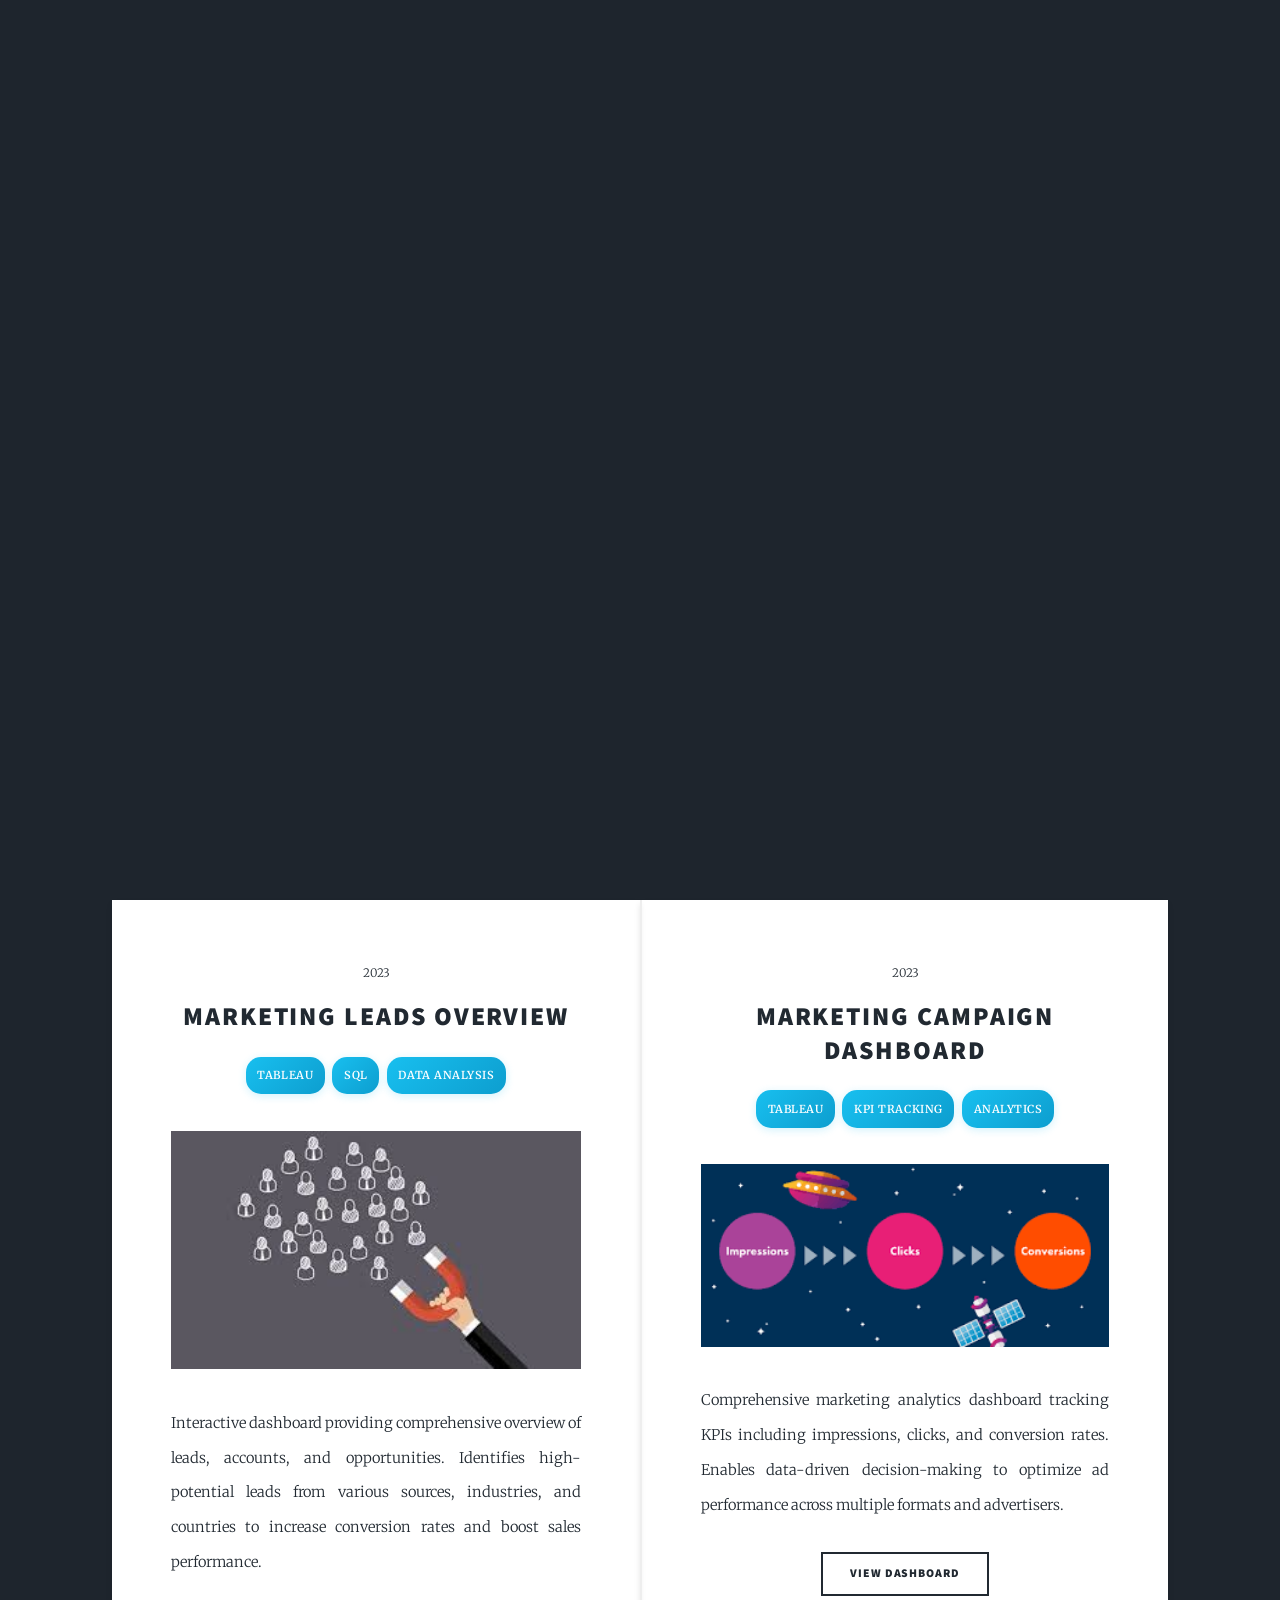
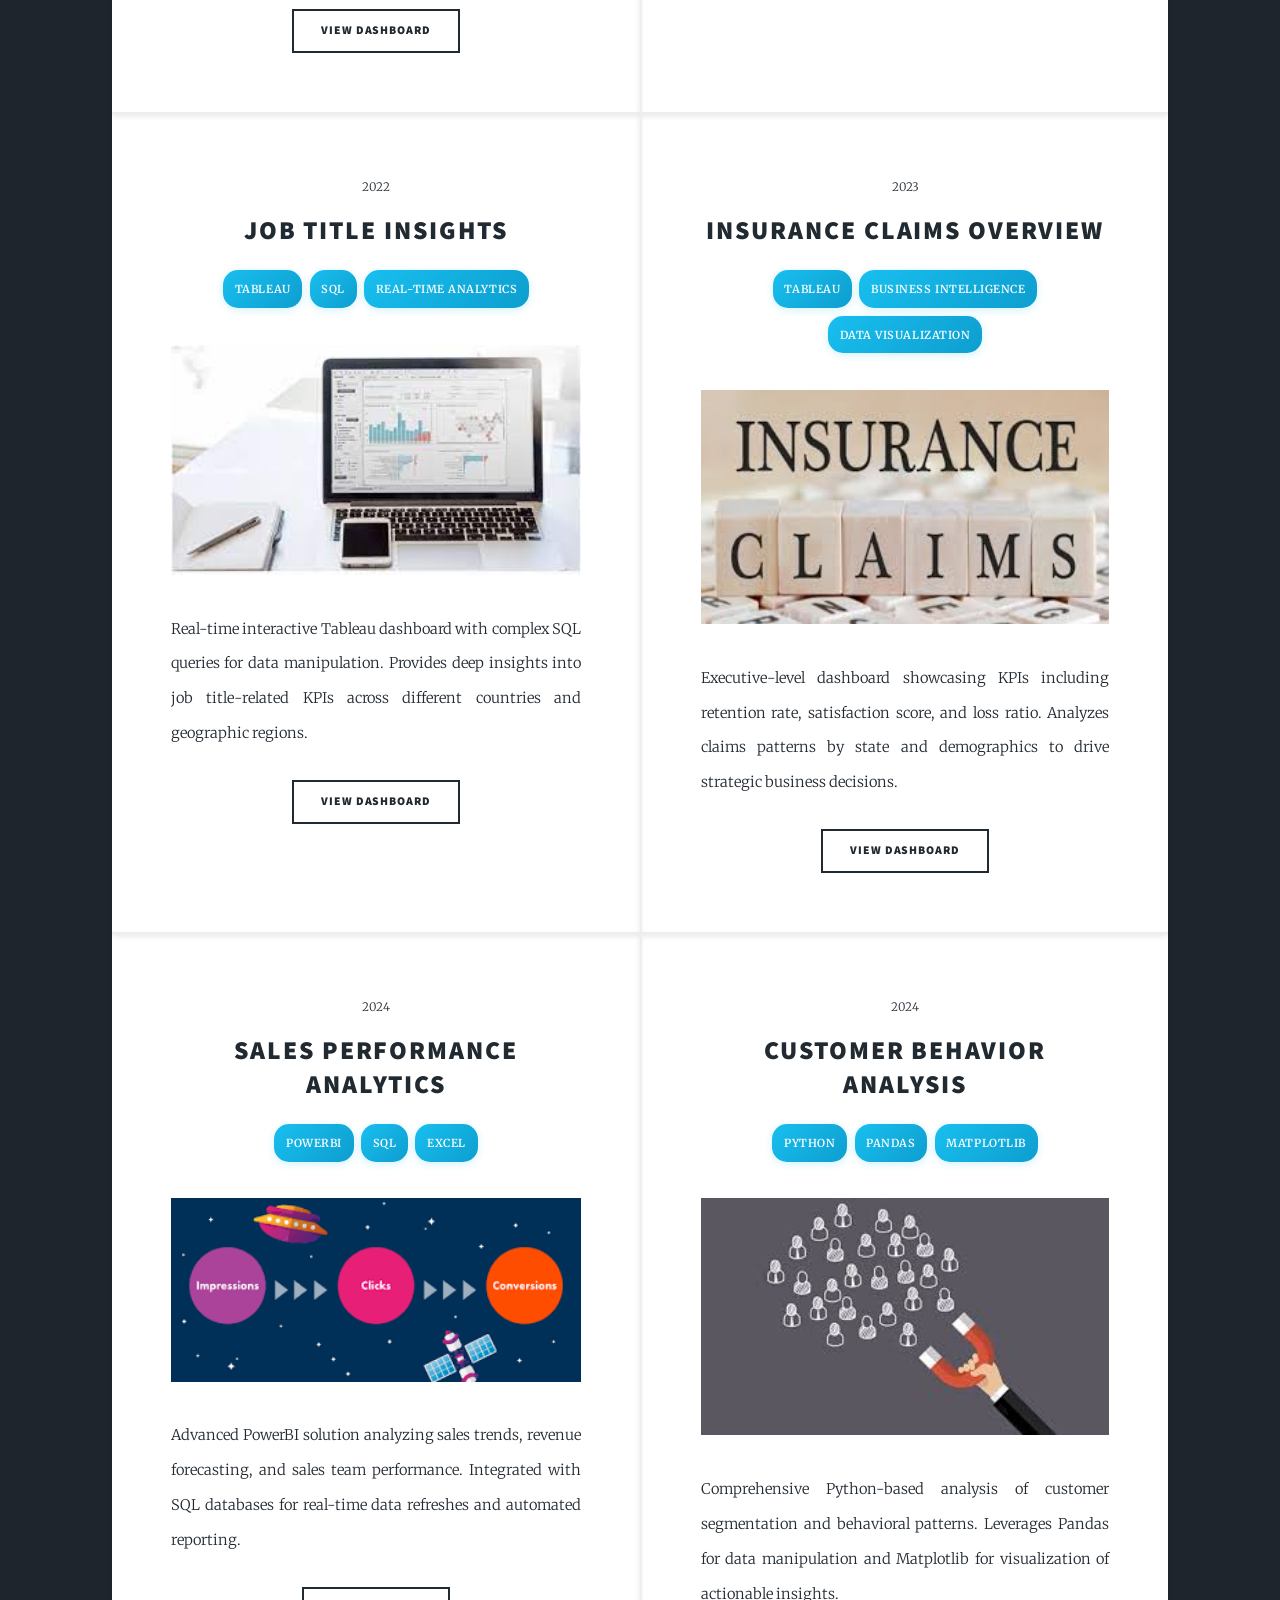
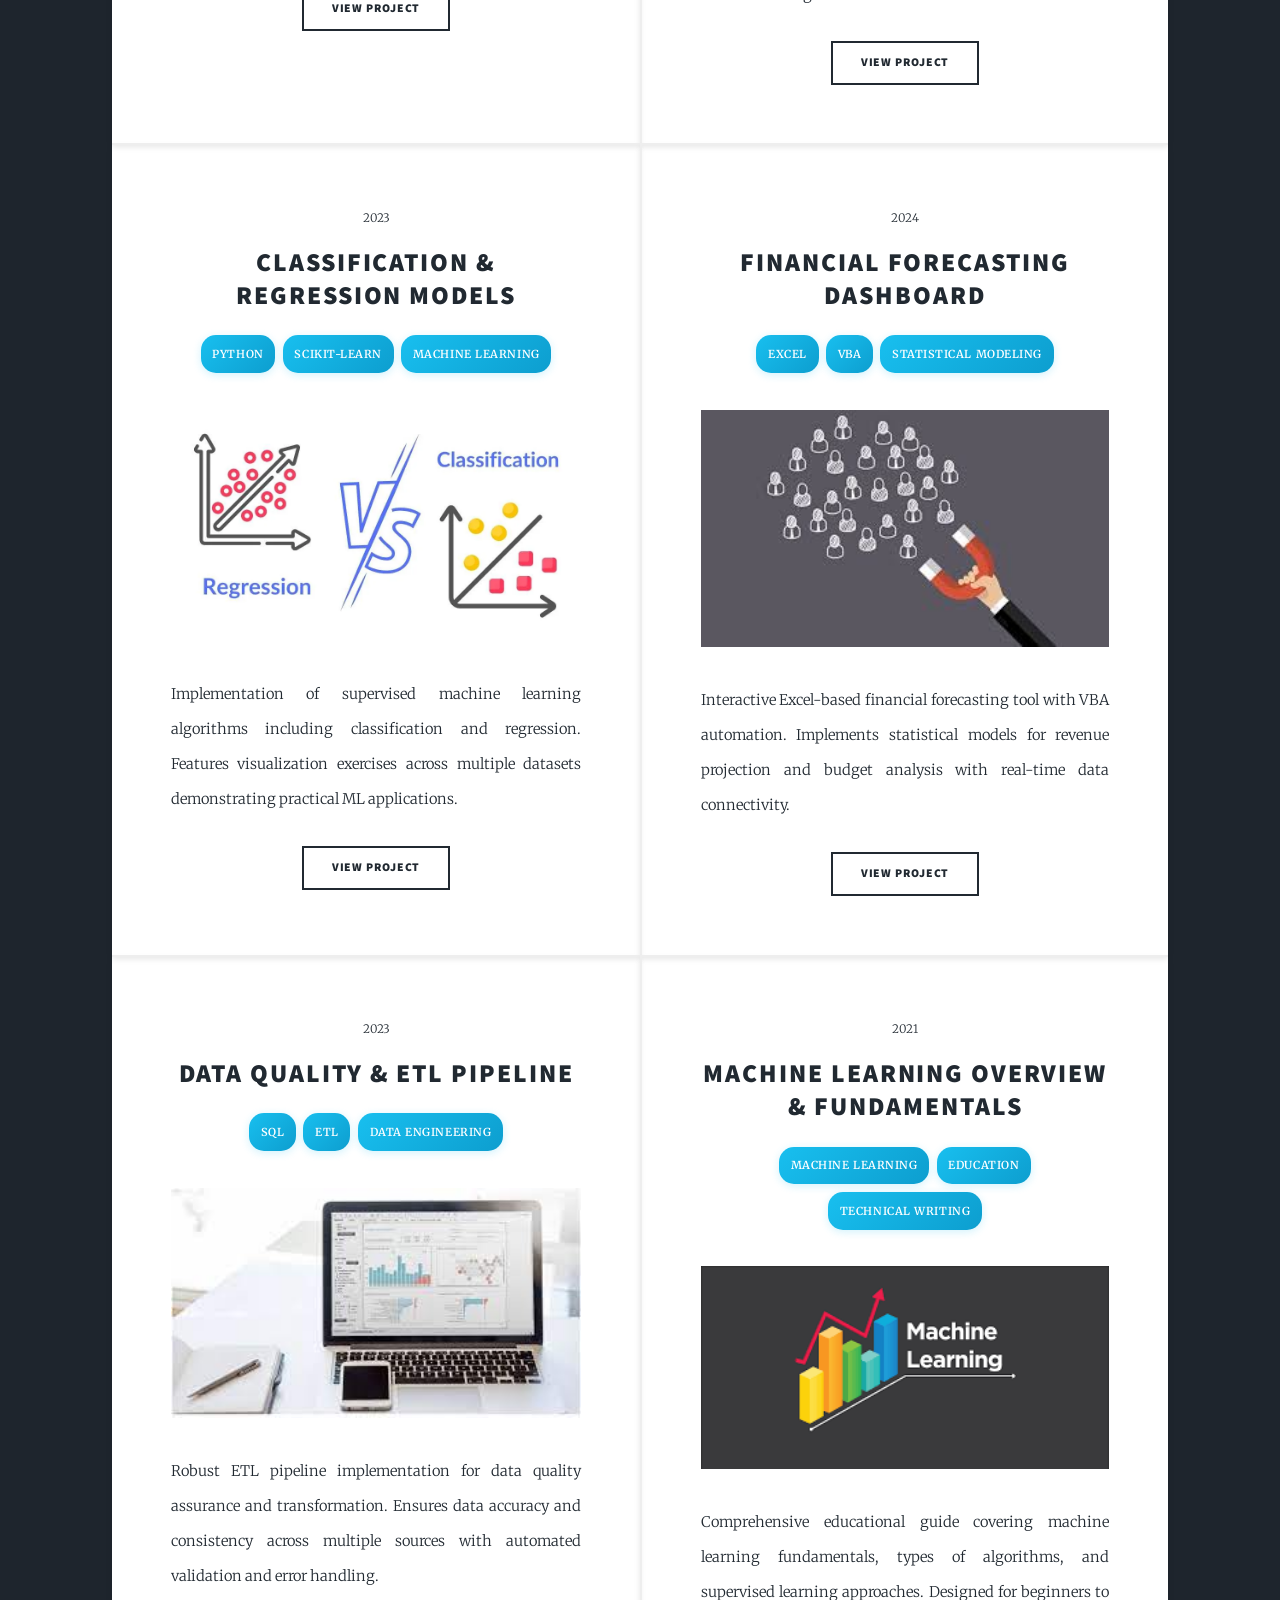
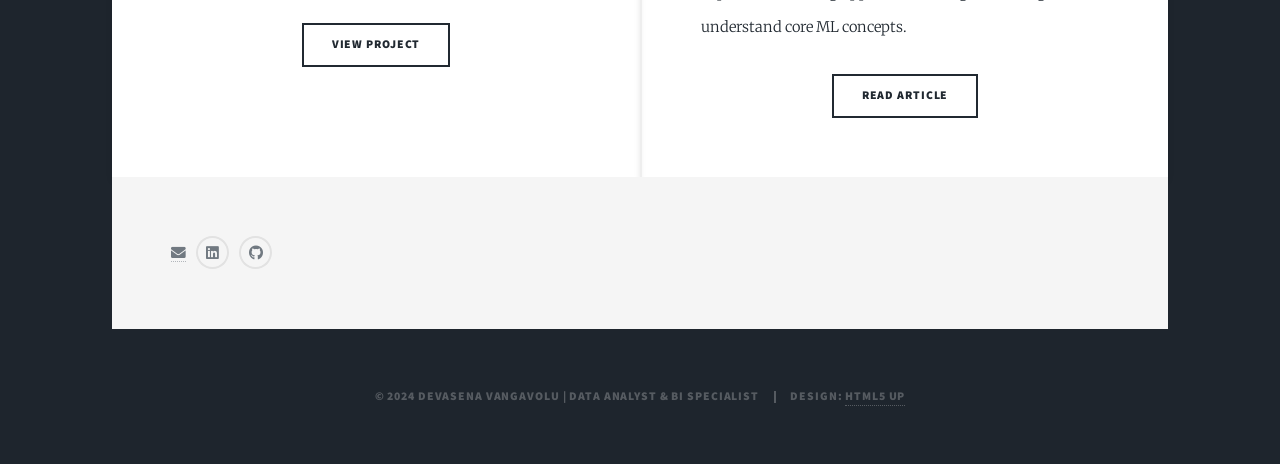
==== commit 8b172159: "New" ====
--- a/index.html
+++ b/index.html
@@ -20,10 +20,17 @@
 				<!-- Intro -->
 					<div id="intro">
 						<h1>Devasena Vangavolu</h1>
-
-						<p>Senior Data Analyst well versed in SQL, Tableau, Python, PowerBI <br>
-							<a href="https://www.linkedin.com/in/devasenavangavolu1997/">LinkedIn</a>
-							</p>
+						<p class="intro-subtitle">Data Analyst & Business Intelligence Specialist</p>
+						<p class="intro-description">Transforming raw data into actionable insights | Proficient in SQL, Python, Tableau, PowerBI, Excel & Advanced Analytics</p>
+						
+						<div class="intro-tech">
+							<span class="tech-tag">SQL</span>
+							<span class="tech-tag">Tableau</span>
+							<span class="tech-tag">Python</span>
+							<span class="tech-tag">PowerBI</span>
+							<span class="tech-tag">Excel</span>
+							<span class="tech-tag">Data Visualization</span>
+						</div>
 					
 						<ul class="actions">
 							<li><a href="#header" class="button icon solid solo fa-arrow-down scrolly">Continue</a></li>
@@ -76,13 +83,15 @@
 								<article>
 									<header>
 										<span class="date">2023</span>
-										<h2><a href="https://public.tableau.com/app/profile/devasena.vangavolu/viz/MarketingLeadsOverview/Dashboard1">Marketing Leads Overview<br />
-									</a></h2>
-									</header>
-									<a href="#" class="image fit"><img src="images\images.jpg" alt="" /></a>
-									<p>Dashboard which gives an overview of leads, Accounts, and Opportunities.
-										Gives us business opportunities to focus on particular leads coming from various sources, industries and countries which are not converted into opportunities
-										and can increase sales.</p>
+										<h2><a href="https://public.tableau.com/app/profile/devasena.vangavolu/viz/MarketingLeadsOverview/Dashboard1">Marketing Leads Overview</a></h2>
+										<div class="tech-stack">
+											<span class="tech-badge">Tableau</span>
+											<span class="tech-badge">SQL</span>
+											<span class="tech-badge">Data Analysis</span>
+										</div>
+									</header>
+									<a href="https://public.tableau.com/app/profile/devasena.vangavolu/viz/MarketingLeadsOverview/Dashboard1" class="image fit"><img src="images\images.jpg" alt="Marketing Leads Dashboard" /></a>
+									<p>Interactive dashboard providing comprehensive overview of leads, accounts, and opportunities. Identifies high-potential leads from various sources, industries, and countries to increase conversion rates and boost sales performance.</p>
 									<ul class="actions special">
 										<li><a href="https://public.tableau.com/app/profile/devasena.vangavolu/viz/MarketingLeadsOverview/Dashboard1" class="button">View Dashboard</a></li>
 									</ul>
@@ -91,12 +100,15 @@
 								<article>
 									<header>
 										<span class="date">2023</span>
-										<h2><a href="https://public.tableau.com/app/profile/devasena.vangavolu/viz/MarketingCampaignDashboard_16983509599310/MarketingKPIs">Marketing Campaign Dashboard<br />
-									</a></h2>
-									</header>
-									<a href="#" class="image fit"><img src="images\2.png" alt="" /></a>
-									<p>Dashboard gives an overview of Marketing Campaigns and corresponding KPI's such as Impressions, clicks, Conversions and which help business team to make decisions to improve
-										improve click rate, conversion rate for different advertisers in different formats.</p>
+										<h2><a href="https://public.tableau.com/app/profile/devasena.vangavolu/viz/MarketingCampaignDashboard_16983509599310/MarketingKPIs">Marketing Campaign Dashboard</a></h2>
+										<div class="tech-stack">
+											<span class="tech-badge">Tableau</span>
+											<span class="tech-badge">KPI Tracking</span>
+											<span class="tech-badge">Analytics</span>
+										</div>
+									</header>
+									<a href="https://public.tableau.com/app/profile/devasena.vangavolu/viz/MarketingCampaignDashboard_16983509599310/MarketingKPIs" class="image fit"><img src="images\2.png" alt="Marketing Campaign Dashboard" /></a>
+									<p>Comprehensive marketing analytics dashboard tracking KPIs including impressions, clicks, and conversion rates. Enables data-driven decision-making to optimize ad performance across multiple formats and advertisers.</p>
 									<ul class="actions special">
 										<li><a href="https://public.tableau.com/app/profile/devasena.vangavolu/viz/MarketingCampaignDashboard_16983509599310/MarketingKPIs" class="button">View Dashboard</a></li>
 									</ul>
@@ -105,26 +117,32 @@
 								<article>
 									<header>
 										<span class="date">2022</span>
-										<h2><a href="https://public.tableau.com/app/profile/devasena.vangavolu/viz/JobTitleInsights/Dashboard1">Job Title Insights<br />
-										</a></h2>
-									</header>
-									<a href="#" class="image fit"><img src="images\Tableau.jpg" alt="" /></a>
-									<p>Created an interactive, real-time dashboard using Tableau. Utilized complex SQL queries for data manipulation, 
-										offering insights into KPIs related to different job titles across different countries.
-										</p>
+										<h2><a href="https://public.tableau.com/app/profile/devasena.vangavolu/viz/JobTitleInsights/Dashboard1">Job Title Insights</a></h2>
+										<div class="tech-stack">
+											<span class="tech-badge">Tableau</span>
+											<span class="tech-badge">SQL</span>
+											<span class="tech-badge">Real-time Analytics</span>
+										</div>
+									</header>
+									<a href="https://public.tableau.com/app/profile/devasena.vangavolu/viz/JobTitleInsights/Dashboard1" class="image fit"><img src="images\Tableau.jpg" alt="Job Title Insights" /></a>
+									<p>Real-time interactive Tableau dashboard with complex SQL queries for data manipulation. Provides deep insights into job title-related KPIs across different countries and geographic regions.</p>
 									<ul class="actions special">
 										<li><a href="https://public.tableau.com/app/profile/devasena.vangavolu/viz/JobTitleInsights/Dashboard1" class="button">View Dashboard</a></li>
 									</ul>
 								</article>
-								<article>
-									<header>
-										<span class="date">2023</span>
-										<h2><a href="https://public.tableau.com/app/profile/devasena.vangavolu/viz/InsuranceClaimsOverview2020/ExecutiveSummary">Insurance Claims Overview<br />
-										</a></h2>
-									</header>
-									<a href="#" class="image fit"><img src="images\images (1).jpg" alt="" /></a>
-									<p>This dashboard shows us complete overview of Insurance Claims by providing KPI's such as Retention Rate, Satisfaction Score, Loss Ratio
-										 and also claims overview by state and demographics.</p>
+
+								<article>
+									<header>
+										<span class="date">2023</span>
+										<h2><a href="https://public.tableau.com/app/profile/devasena.vangavolu/viz/InsuranceClaimsOverview2020/ExecutiveSummary">Insurance Claims Overview</a></h2>
+										<div class="tech-stack">
+											<span class="tech-badge">Tableau</span>
+											<span class="tech-badge">Business Intelligence</span>
+											<span class="tech-badge">Data Visualization</span>
+										</div>
+									</header>
+									<a href="https://public.tableau.com/app/profile/devasena.vangavolu/viz/InsuranceClaimsOverview2020/ExecutiveSummary" class="image fit"><img src="images\images (1).jpg" alt="Insurance Claims" /></a>
+									<p>Executive-level dashboard showcasing KPIs including retention rate, satisfaction score, and loss ratio. Analyzes claims patterns by state and demographics to drive strategic business decisions.</p>
 									<ul class="actions special">
 										<li><a href="https://public.tableau.com/app/profile/devasena.vangavolu/viz/InsuranceClaimsOverview2020/ExecutiveSummary" class="button">View Dashboard</a></li>
 									</ul>
@@ -132,30 +150,106 @@
 
 								<article>
 									<header>
+										<span class="date">2024</span>
+										<h2><a href="https://github.com/vdevasena">Sales Performance Analytics</a></h2>
+										<div class="tech-stack">
+											<span class="tech-badge">PowerBI</span>
+											<span class="tech-badge">SQL</span>
+											<span class="tech-badge">Excel</span>
+										</div>
+									</header>
+									<a href="#" class="image fit"><img src="images\2.png" alt="Sales Analytics" /></a>
+									<p>Advanced PowerBI solution analyzing sales trends, revenue forecasting, and sales team performance. Integrated with SQL databases for real-time data refreshes and automated reporting.</p>
+									<ul class="actions special">
+										<li><a href="https://github.com/vdevasena" class="button">View Project</a></li>
+									</ul>
+								</article>
+
+								<article>
+									<header>
+										<span class="date">2024</span>
+										<h2><a href="https://github.com/vdevasena">Customer Behavior Analysis</a></h2>
+										<div class="tech-stack">
+											<span class="tech-badge">Python</span>
+											<span class="tech-badge">Pandas</span>
+											<span class="tech-badge">Matplotlib</span>
+										</div>
+									</header>
+									<a href="https://github.com/vdevasena" class="image fit"><img src="images\images.jpg" alt="Customer Analysis" /></a>
+									<p>Comprehensive Python-based analysis of customer segmentation and behavioral patterns. Leverages Pandas for data manipulation and Matplotlib for visualization of actionable insights.</p>
+									<ul class="actions special">
+										<li><a href="https://github.com/vdevasena" class="button">View Project</a></li>
+									</ul>
+								</article>
+
+								<article>
+									<header>
+										<span class="date">2023</span>
+										<h2><a href="https://github.com/vdevasena/Simple-classification-Regression-Visualization">Classification & Regression Models</a></h2>
+										<div class="tech-stack">
+											<span class="tech-badge">Python</span>
+											<span class="tech-badge">Scikit-learn</span>
+											<span class="tech-badge">Machine Learning</span>
+										</div>
+									</header>
+									<a href="https://github.com/vdevasena/Simple-classification-Regression-Visualization" class="image fit"><img src="images\regression-vs-classification-jpg.webp" alt="ML Models" /></a> 
+									<p>Implementation of supervised machine learning algorithms including classification and regression. Features visualization exercises across multiple datasets demonstrating practical ML applications.</p>
+									<ul class="actions special">
+										<li><a href="https://github.com/vdevasena/Simple-classification-Regression-Visualization" class="button">View Project</a></li>
+									</ul>
+								</article>
+
+								<article>
+									<header>
+										<span class="date">2024</span>
+										<h2><a href="https://github.com/vdevasena">Financial Forecasting Dashboard</a></h2>
+										<div class="tech-stack">
+											<span class="tech-badge">Excel</span>
+											<span class="tech-badge">VBA</span>
+											<span class="tech-badge">Statistical Modeling</span>
+										</div>
+									</header>
+									<a href="https://github.com/vdevasena" class="image fit"><img src="images\images.jpg" alt="Financial Forecast" /></a>
+									<p>Interactive Excel-based financial forecasting tool with VBA automation. Implements statistical models for revenue projection and budget analysis with real-time data connectivity.</p>
+									<ul class="actions special">
+										<li><a href="https://github.com/vdevasena" class="button">View Project</a></li>
+									</ul>
+								</article>
+
+								<article>
+									<header>
+										<span class="date">2023</span>
+										<h2><a href="https://github.com/vdevasena">Data Quality & ETL Pipeline</a></h2>
+										<div class="tech-stack">
+											<span class="tech-badge">SQL</span>
+											<span class="tech-badge">ETL</span>
+											<span class="tech-badge">Data Engineering</span>
+										</div>
+									</header>
+									<a href="https://github.com/vdevasena" class="image fit"><img src="images\Tableau.jpg" alt="ETL Pipeline" /></a>
+									<p>Robust ETL pipeline implementation for data quality assurance and transformation. Ensures data accuracy and consistency across multiple sources with automated validation and error handling.</p>
+									<ul class="actions special">
+										<li><a href="https://github.com/vdevasena" class="button">View Project</a></li>
+									</ul>
+								</article>
+
+								<article>
+									<header>
 										<span class="date">2021</span>
-										<h2><a href="https://devasenavangavolu.blogspot.com/">Overview of Machine Learning and its types
-										</a></h2>
-									</header>
-									<a href="#" class="image fit"><img src="images\images.png" alt="" /></a>
-									<p>This article gives high level overview of Machine Learning and its types and also brief overview of supervised algorithm.</p>
-									<ul class="actions special">
-										<li><a href="https://devasenavangavolu.blogspot.com/" class="button">View Project</a></li>
-									</ul>
-								</article>
-								<article>
-									<header>
-										<span class="date">2021</span>
-										<h2><a href="https://github.com/vdevasena/Simple-classification-Regression-Visualization">SIMPLE CLASSIFICATION AND REGRESSION<br /></a></h2>
-									</header>
-									<a href="#" class="image fit"><img src="images\regression-vs-classification-jpg.webp" alt="" /></a> 
-									<p>
-										Simple classification and Regression visualization exercise using four datasets using python.
-
-									</p>
-									<ul class="actions special">
-										<li><a href="https://github.com/vdevasena/Simple-classification-Regression-Visualization" class="button">View Project</a></li>
-									</ul>
-								</article>
+										<h2><a href="https://devasenavangavolu.blogspot.com/">Machine Learning Overview & Fundamentals</a></h2>
+										<div class="tech-stack">
+											<span class="tech-badge">Machine Learning</span>
+											<span class="tech-badge">Education</span>
+											<span class="tech-badge">Technical Writing</span>
+										</div>
+									</header>
+									<a href="https://devasenavangavolu.blogspot.com/" class="image fit"><img src="images\images.png" alt="ML Fundamentals" /></a>
+									<p>Comprehensive educational guide covering machine learning fundamentals, types of algorithms, and supervised learning approaches. Designed for beginners to understand core ML concepts.</p>
+									<ul class="actions special">
+										<li><a href="https://devasenavangavolu.blogspot.com/" class="button">Read Article</a></li>
+									</ul>
+								</article>
+
 							</section>
 
 						<!-- Footer -->
@@ -181,7 +275,7 @@
 
 				<!-- Copyright -->
 					<div id="copyright">
-						<ul><li>&copy; Untitled</li><li>Design: <a href="https://html5up.net">HTML5 UP</a></li></ul>
+						<ul><li>&copy; 2024 Devasena Vangavolu | Data Analyst & BI Specialist</li><li>Design: <a href="https://html5up.net">HTML5 UP</a></li></ul>
 					</div>
 
 			</div>
--- a/assets/css/main.css
+++ b/assets/css/main.css
@@ -1,10 +1,10 @@
 @import url(fontawesome-all.min.css);
 @import url("https://fonts.googleapis.com/css?family=Merriweather:300,700,300italic,700italic|Source+Sans+Pro:900");
 
-/*
-	Massively by HTML5 UP
-	html5up.net | @ajlkn
-	Free for personal and commercial use under the CCA 3.0 license (html5up.net/license)
+/*
+	Massively by HTML5 UP
+	html5up.net | @ajlkn
+	Free for personal and commercial use under the CCA 3.0 license (html5up.net/license)
 */
 
 html, body, div, span, applet, object,
@@ -3945,6 +3945,162 @@
 
 		}
 
+/* Intro Enhanced Styles */
+
+	.intro-subtitle {
+		font-size: 1.5rem !important;
+		font-weight: 300;
+		letter-spacing: 0.05em;
+		color: #18bfef;
+		margin-bottom: 1rem;
+		font-style: normal;
+	}
+
+	.intro-description {
+		font-size: 1.1rem !important;
+		font-weight: 300;
+		line-height: 1.6;
+		color: #e0e0e0;
+		margin-bottom: 2rem;
+		text-align: center;
+	}
+
+	.intro-tech {
+		display: flex;
+		flex-wrap: wrap;
+		justify-content: center;
+		gap: 0.75rem;
+		margin: 2rem 0;
+	}
+
+	.tech-tag {
+		display: inline-block;
+		background: rgba(24, 191, 239, 0.15);
+		border: 1px solid #18bfef;
+		color: #18bfef;
+		padding: 0.5rem 1rem;
+		border-radius: 20px;
+		font-size: 0.9rem;
+		font-weight: 500;
+		letter-spacing: 0.05em;
+		text-transform: uppercase;
+		transition: all 0.3s ease;
+	}
+
+	.tech-tag:hover {
+		background: rgba(24, 191, 239, 0.3);
+		box-shadow: 0 0 10px rgba(24, 191, 239, 0.3);
+	}
+
+/* Tech Stack Badges for Projects */
+
+	.tech-stack {
+		display: flex;
+		flex-wrap: wrap;
+		gap: 0.5rem;
+		margin: 1rem 0 0.5rem 0;
+		justify-content: center;
+	}
+
+	.tech-badge {
+		display: inline-flex;
+		align-items: center;
+		background: linear-gradient(135deg, #18bfef, #0d9ecf);
+		color: #ffffff;
+		padding: 0.4rem 0.8rem;
+		border-radius: 15px;
+		font-size: 0.75rem;
+		font-weight: 600;
+		letter-spacing: 0.05em;
+		text-transform: uppercase;
+		box-shadow: 0 2px 8px rgba(24, 191, 239, 0.2);
+		transition: all 0.3s ease;
+	}
+
+	.tech-badge:hover {
+		transform: translateY(-2px);
+		box-shadow: 0 4px 12px rgba(24, 191, 239, 0.4);
+	}
+
+	#main > .posts > article header {
+		position: relative;
+		z-index: 1;
+	}
+
+/* Enhanced Navigation & Header Styling */
+
+	#nav {
+		box-shadow: 0 2px 10px rgba(0, 0, 0, 0.3);
+	}
+
+	#nav a {
+		position: relative;
+		font-weight: 700;
+	}
+
+	#nav a:before {
+		content: '';
+		position: absolute;
+		bottom: -3px;
+		left: 0;
+		width: 0;
+		height: 2px;
+		background: #18bfef;
+		transition: width 0.3s ease;
+	}
+
+	#nav a:hover:before {
+		width: 100%;
+	}
+
+	#header .logo {
+		position: relative;
+		overflow: hidden;
+	}
+
+	#header .logo:before {
+		content: '';
+		position: absolute;
+		top: 0;
+		left: -100%;
+		width: 100%;
+		height: 100%;
+		background: rgba(24, 191, 239, 0.1);
+		transition: left 0.3s ease;
+	}
+
+	#header .logo:hover:before {
+		left: 0;
+	}
+
+	/* Project Cards Enhancement */
+	#main > .posts > article {
+		transition: all 0.3s ease;
+		box-shadow: 0 4px 6px rgba(0, 0, 0, 0.1);
+	}
+
+	#main > .posts > article:hover {
+		transform: translateY(-5px);
+		box-shadow: 0 8px 15px rgba(24, 191, 239, 0.2);
+	}
+
+	#main > .posts > article .image {
+		overflow: hidden;
+		transition: transform 0.4s ease;
+	}
+
+	#main > .posts > article:hover .image {
+		transform: scale(1.05);
+	}
+
+	#main > .posts > article p {
+		transition: color 0.3s ease;
+	}
+
+	#main > .posts > article:hover p {
+		color: #18bfef;
+	}
+
 /* Footer */
 
 	#footer {
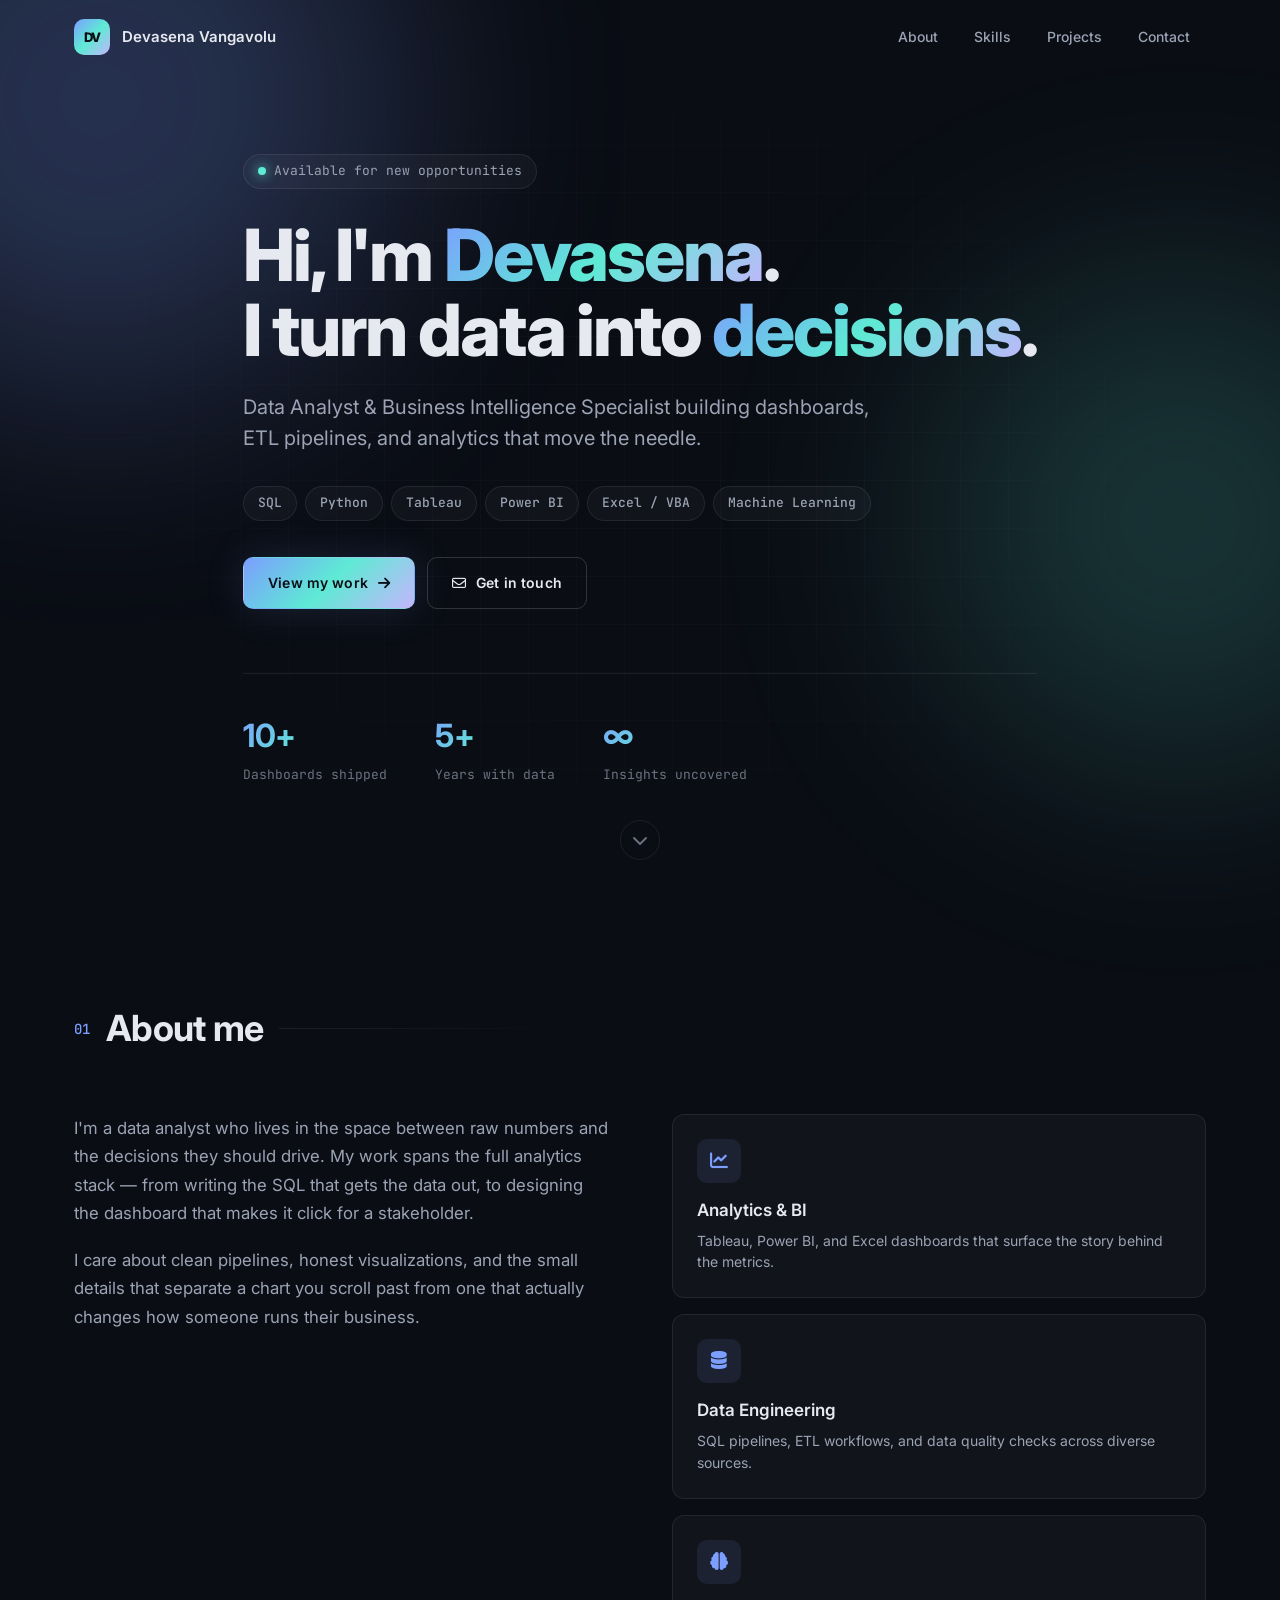
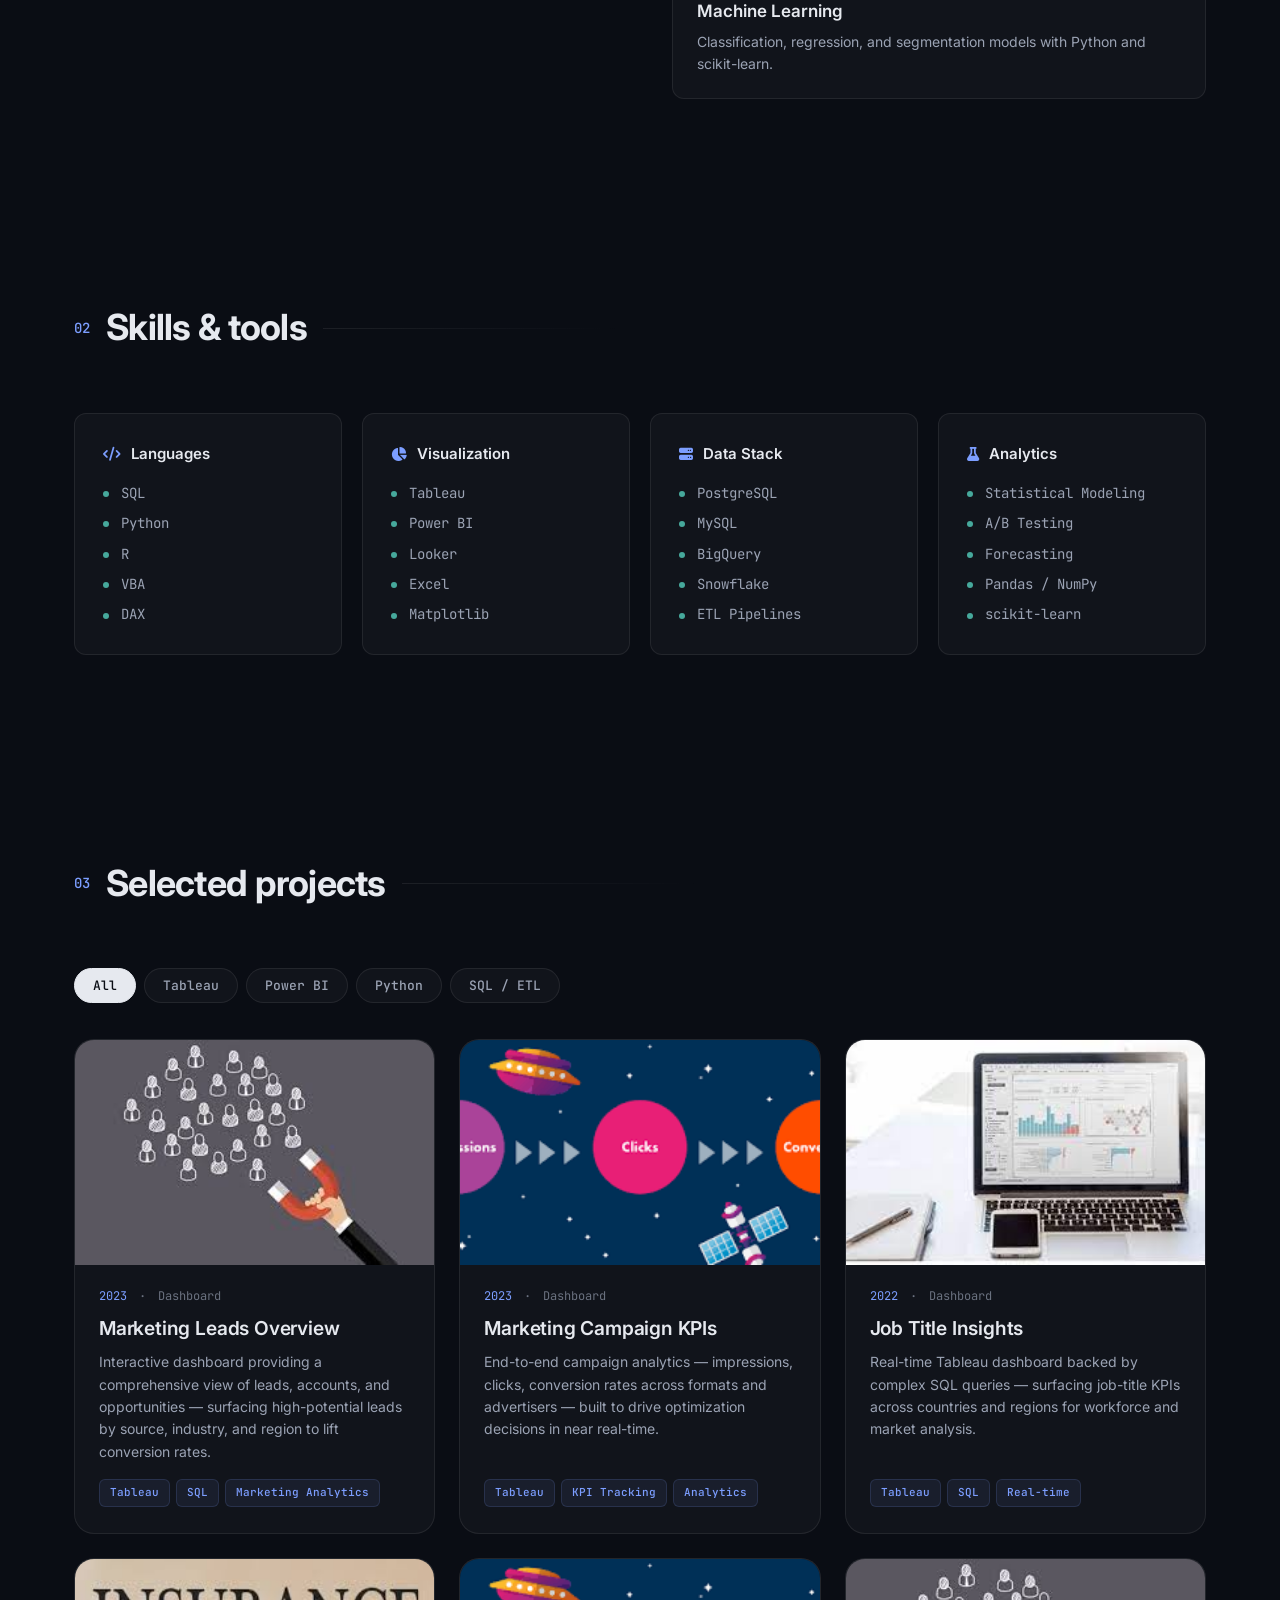
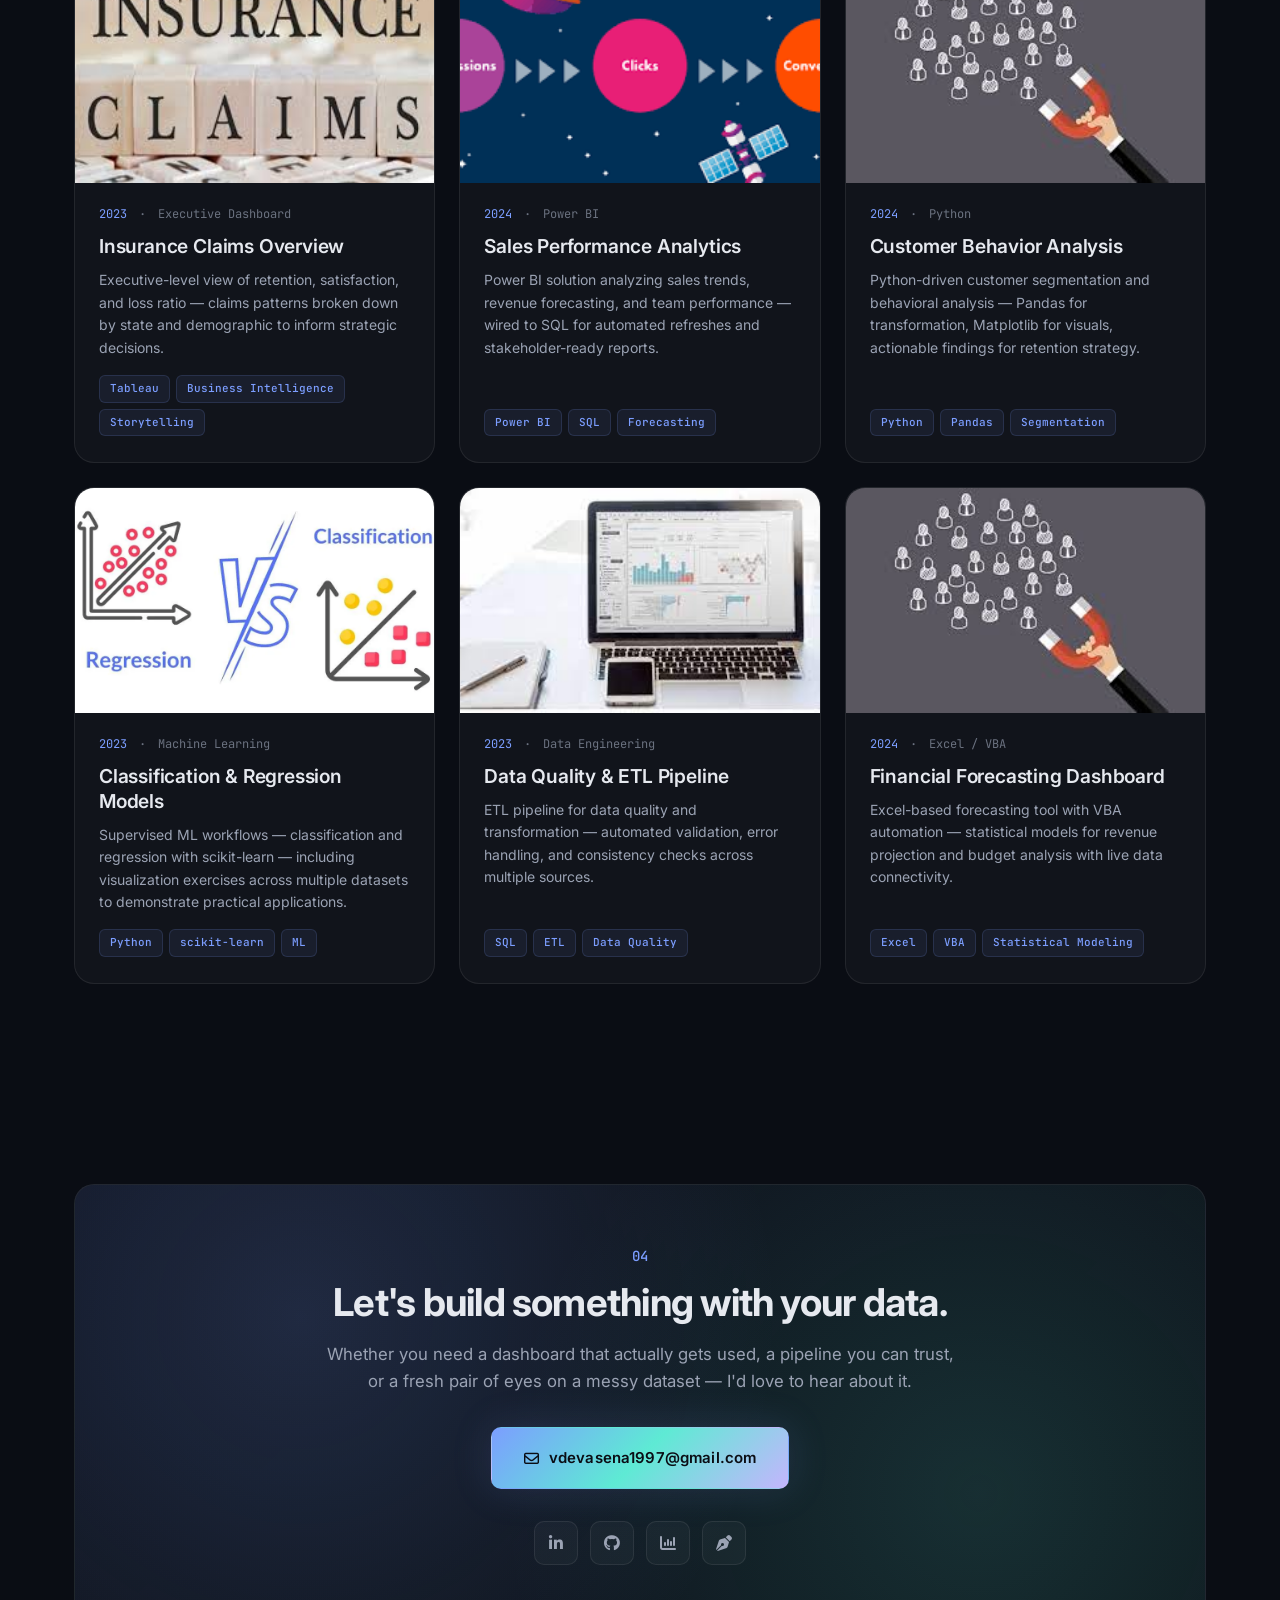
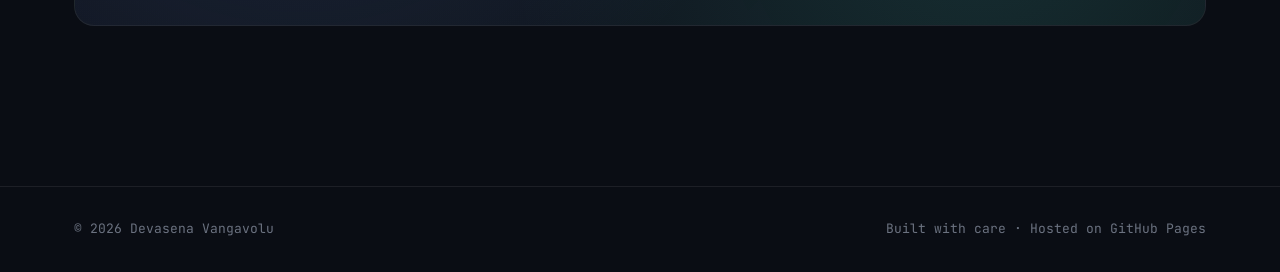
==== commit ba4849b8: "update" ====
--- a/index.html
+++ b/index.html
@@ -1,293 +1,517 @@
-<!DOCTYPE HTML>
-<!--
-	Massively by HTML5 UP
-	html5up.net | @ajlkn
-	Free for personal and commercial use under the CCA 3.0 license (html5up.net/license)
--->
-<html>
-	<head>
-		<title>Devasena Vangavolu Portifolio</title>
-		<meta charset="utf-8" />
-		<meta name="viewport" content="width=device-width, initial-scale=1, user-scalable=no" />
-		<link rel="stylesheet" href="assets/css/main.css" />
-		<noscript><link rel="stylesheet" href="assets/css/noscript.css" /></noscript>
-	</head>
-	<body class="is-preload">
-
-		<!-- Wrapper -->
-			<div id="wrapper" class="fade-in">
-
-				<!-- Intro -->
-					<div id="intro">
-						<h1>Devasena Vangavolu</h1>
-						<p class="intro-subtitle">Data Analyst & Business Intelligence Specialist</p>
-						<p class="intro-description">Transforming raw data into actionable insights | Proficient in SQL, Python, Tableau, PowerBI, Excel & Advanced Analytics</p>
-						
-						<div class="intro-tech">
-							<span class="tech-tag">SQL</span>
-							<span class="tech-tag">Tableau</span>
-							<span class="tech-tag">Python</span>
-							<span class="tech-tag">PowerBI</span>
-							<span class="tech-tag">Excel</span>
-							<span class="tech-tag">Data Visualization</span>
-						</div>
-					
-						<ul class="actions">
-							<li><a href="#header" class="button icon solid solo fa-arrow-down scrolly">Continue</a></li>
-						</ul>
-					</div>
-
-				<!-- Header -->
-					<header id="header">
-						<a href="index.html" class="logo">Devasena Vangavolu Portifolio</a>
-					</header>
-
-				<!-- Nav -->
-					<nav id="nav">
-						<ul class="links">
-							<li class="active"><a href="index.html">Projects</a></li>
-							 <!-- <li><a href="generic.html">About</a></li>
-							<li><a href="elements.html">Elements Reference</a></li> -->
-						</ul>
-						<ul class="icons">
-							<li><a href="mailto: vdevasena1997@gmail.com" class="fa fa-envelope" aria-hidden="true"><span class="label"></span></a></li>
-
-							<li><a href="https://www.linkedin.com/in/devasenavangavolu1997/" class="icon brands fa-linkedin"><span class="label">LinkedIn</span></a></li>
-						
-							<li><a href="https://github.com/vdevasena" class="icon brands fa-github"><span class="label">GitHub</span></a></li>
-						</ul>
-					</nav>
-
-				<!-- Main -->
-					<div id="main">
-
-						<!-- Featured Post 
-							<article class="post featured">
-								<header class="major">
-									
-									<h2><a href="#">And this is a<br />
-									massive headline</a></h2>
-									<p>Aenean ornare velit lacus varius enim ullamcorper proin aliquam<br />
-									facilisis ante sed etiam magna interdum congue. Lorem ipsum dolor<br />
-									amet nullam sed etiam veroeros.</p>
-								</header>
-								<a href="#" class="image main"><img src="images/pic01.jpg" alt="" /></a>
-								<ul class="actions special">
-									<li><a href="#" class="button large">Full Story</a></li>
-								</ul>
-							</article> -->
-
-						<!-- Posts -->
-							<section class="posts">
-
-								<article>
-									<header>
-										<span class="date">2023</span>
-										<h2><a href="https://public.tableau.com/app/profile/devasena.vangavolu/viz/MarketingLeadsOverview/Dashboard1">Marketing Leads Overview</a></h2>
-										<div class="tech-stack">
-											<span class="tech-badge">Tableau</span>
-											<span class="tech-badge">SQL</span>
-											<span class="tech-badge">Data Analysis</span>
-										</div>
-									</header>
-									<a href="https://public.tableau.com/app/profile/devasena.vangavolu/viz/MarketingLeadsOverview/Dashboard1" class="image fit"><img src="images\images.jpg" alt="Marketing Leads Dashboard" /></a>
-									<p>Interactive dashboard providing comprehensive overview of leads, accounts, and opportunities. Identifies high-potential leads from various sources, industries, and countries to increase conversion rates and boost sales performance.</p>
-									<ul class="actions special">
-										<li><a href="https://public.tableau.com/app/profile/devasena.vangavolu/viz/MarketingLeadsOverview/Dashboard1" class="button">View Dashboard</a></li>
-									</ul>
-								</article>
-								
-								<article>
-									<header>
-										<span class="date">2023</span>
-										<h2><a href="https://public.tableau.com/app/profile/devasena.vangavolu/viz/MarketingCampaignDashboard_16983509599310/MarketingKPIs">Marketing Campaign Dashboard</a></h2>
-										<div class="tech-stack">
-											<span class="tech-badge">Tableau</span>
-											<span class="tech-badge">KPI Tracking</span>
-											<span class="tech-badge">Analytics</span>
-										</div>
-									</header>
-									<a href="https://public.tableau.com/app/profile/devasena.vangavolu/viz/MarketingCampaignDashboard_16983509599310/MarketingKPIs" class="image fit"><img src="images\2.png" alt="Marketing Campaign Dashboard" /></a>
-									<p>Comprehensive marketing analytics dashboard tracking KPIs including impressions, clicks, and conversion rates. Enables data-driven decision-making to optimize ad performance across multiple formats and advertisers.</p>
-									<ul class="actions special">
-										<li><a href="https://public.tableau.com/app/profile/devasena.vangavolu/viz/MarketingCampaignDashboard_16983509599310/MarketingKPIs" class="button">View Dashboard</a></li>
-									</ul>
-								</article>
-
-								<article>
-									<header>
-										<span class="date">2022</span>
-										<h2><a href="https://public.tableau.com/app/profile/devasena.vangavolu/viz/JobTitleInsights/Dashboard1">Job Title Insights</a></h2>
-										<div class="tech-stack">
-											<span class="tech-badge">Tableau</span>
-											<span class="tech-badge">SQL</span>
-											<span class="tech-badge">Real-time Analytics</span>
-										</div>
-									</header>
-									<a href="https://public.tableau.com/app/profile/devasena.vangavolu/viz/JobTitleInsights/Dashboard1" class="image fit"><img src="images\Tableau.jpg" alt="Job Title Insights" /></a>
-									<p>Real-time interactive Tableau dashboard with complex SQL queries for data manipulation. Provides deep insights into job title-related KPIs across different countries and geographic regions.</p>
-									<ul class="actions special">
-										<li><a href="https://public.tableau.com/app/profile/devasena.vangavolu/viz/JobTitleInsights/Dashboard1" class="button">View Dashboard</a></li>
-									</ul>
-								</article>
-
-								<article>
-									<header>
-										<span class="date">2023</span>
-										<h2><a href="https://public.tableau.com/app/profile/devasena.vangavolu/viz/InsuranceClaimsOverview2020/ExecutiveSummary">Insurance Claims Overview</a></h2>
-										<div class="tech-stack">
-											<span class="tech-badge">Tableau</span>
-											<span class="tech-badge">Business Intelligence</span>
-											<span class="tech-badge">Data Visualization</span>
-										</div>
-									</header>
-									<a href="https://public.tableau.com/app/profile/devasena.vangavolu/viz/InsuranceClaimsOverview2020/ExecutiveSummary" class="image fit"><img src="images\images (1).jpg" alt="Insurance Claims" /></a>
-									<p>Executive-level dashboard showcasing KPIs including retention rate, satisfaction score, and loss ratio. Analyzes claims patterns by state and demographics to drive strategic business decisions.</p>
-									<ul class="actions special">
-										<li><a href="https://public.tableau.com/app/profile/devasena.vangavolu/viz/InsuranceClaimsOverview2020/ExecutiveSummary" class="button">View Dashboard</a></li>
-									</ul>
-								</article>
-
-								<article>
-									<header>
-										<span class="date">2024</span>
-										<h2><a href="https://github.com/vdevasena">Sales Performance Analytics</a></h2>
-										<div class="tech-stack">
-											<span class="tech-badge">PowerBI</span>
-											<span class="tech-badge">SQL</span>
-											<span class="tech-badge">Excel</span>
-										</div>
-									</header>
-									<a href="#" class="image fit"><img src="images\2.png" alt="Sales Analytics" /></a>
-									<p>Advanced PowerBI solution analyzing sales trends, revenue forecasting, and sales team performance. Integrated with SQL databases for real-time data refreshes and automated reporting.</p>
-									<ul class="actions special">
-										<li><a href="https://github.com/vdevasena" class="button">View Project</a></li>
-									</ul>
-								</article>
-
-								<article>
-									<header>
-										<span class="date">2024</span>
-										<h2><a href="https://github.com/vdevasena">Customer Behavior Analysis</a></h2>
-										<div class="tech-stack">
-											<span class="tech-badge">Python</span>
-											<span class="tech-badge">Pandas</span>
-											<span class="tech-badge">Matplotlib</span>
-										</div>
-									</header>
-									<a href="https://github.com/vdevasena" class="image fit"><img src="images\images.jpg" alt="Customer Analysis" /></a>
-									<p>Comprehensive Python-based analysis of customer segmentation and behavioral patterns. Leverages Pandas for data manipulation and Matplotlib for visualization of actionable insights.</p>
-									<ul class="actions special">
-										<li><a href="https://github.com/vdevasena" class="button">View Project</a></li>
-									</ul>
-								</article>
-
-								<article>
-									<header>
-										<span class="date">2023</span>
-										<h2><a href="https://github.com/vdevasena/Simple-classification-Regression-Visualization">Classification & Regression Models</a></h2>
-										<div class="tech-stack">
-											<span class="tech-badge">Python</span>
-											<span class="tech-badge">Scikit-learn</span>
-											<span class="tech-badge">Machine Learning</span>
-										</div>
-									</header>
-									<a href="https://github.com/vdevasena/Simple-classification-Regression-Visualization" class="image fit"><img src="images\regression-vs-classification-jpg.webp" alt="ML Models" /></a> 
-									<p>Implementation of supervised machine learning algorithms including classification and regression. Features visualization exercises across multiple datasets demonstrating practical ML applications.</p>
-									<ul class="actions special">
-										<li><a href="https://github.com/vdevasena/Simple-classification-Regression-Visualization" class="button">View Project</a></li>
-									</ul>
-								</article>
-
-								<article>
-									<header>
-										<span class="date">2024</span>
-										<h2><a href="https://github.com/vdevasena">Financial Forecasting Dashboard</a></h2>
-										<div class="tech-stack">
-											<span class="tech-badge">Excel</span>
-											<span class="tech-badge">VBA</span>
-											<span class="tech-badge">Statistical Modeling</span>
-										</div>
-									</header>
-									<a href="https://github.com/vdevasena" class="image fit"><img src="images\images.jpg" alt="Financial Forecast" /></a>
-									<p>Interactive Excel-based financial forecasting tool with VBA automation. Implements statistical models for revenue projection and budget analysis with real-time data connectivity.</p>
-									<ul class="actions special">
-										<li><a href="https://github.com/vdevasena" class="button">View Project</a></li>
-									</ul>
-								</article>
-
-								<article>
-									<header>
-										<span class="date">2023</span>
-										<h2><a href="https://github.com/vdevasena">Data Quality & ETL Pipeline</a></h2>
-										<div class="tech-stack">
-											<span class="tech-badge">SQL</span>
-											<span class="tech-badge">ETL</span>
-											<span class="tech-badge">Data Engineering</span>
-										</div>
-									</header>
-									<a href="https://github.com/vdevasena" class="image fit"><img src="images\Tableau.jpg" alt="ETL Pipeline" /></a>
-									<p>Robust ETL pipeline implementation for data quality assurance and transformation. Ensures data accuracy and consistency across multiple sources with automated validation and error handling.</p>
-									<ul class="actions special">
-										<li><a href="https://github.com/vdevasena" class="button">View Project</a></li>
-									</ul>
-								</article>
-
-								<article>
-									<header>
-										<span class="date">2021</span>
-										<h2><a href="https://devasenavangavolu.blogspot.com/">Machine Learning Overview & Fundamentals</a></h2>
-										<div class="tech-stack">
-											<span class="tech-badge">Machine Learning</span>
-											<span class="tech-badge">Education</span>
-											<span class="tech-badge">Technical Writing</span>
-										</div>
-									</header>
-									<a href="https://devasenavangavolu.blogspot.com/" class="image fit"><img src="images\images.png" alt="ML Fundamentals" /></a>
-									<p>Comprehensive educational guide covering machine learning fundamentals, types of algorithms, and supervised learning approaches. Designed for beginners to understand core ML concepts.</p>
-									<ul class="actions special">
-										<li><a href="https://devasenavangavolu.blogspot.com/" class="button">Read Article</a></li>
-									</ul>
-								</article>
-
-							</section>
-
-						<!-- Footer -->
-						
-
-					</div>
-
-				<!-- Footer -->
-					<footer id="footer">
-					
-							<section>
-						
-								<ul class="icons alt">
-									<li><a href="mailto: vdevasena1997@gmail.com" class="fa fa-envelope" aria-hidden="true"><span class="label"></span></a></li>
-
-									<li><a href="https://www.linkedin.com/in/devasenavangavolu1997/" class="icon brands fa-linkedin"><span class="label">LinkedIn</span></a></li>
-								
-									<li><a href="https://github.com/vdevasena" class="icon brands fa-github"><span class="label">GitHub</span></a></li>
-								</ul>
-							</section>
-						</section>
-					</footer>
-
-				<!-- Copyright -->
-					<div id="copyright">
-						<ul><li>&copy; 2024 Devasena Vangavolu | Data Analyst & BI Specialist</li><li>Design: <a href="https://html5up.net">HTML5 UP</a></li></ul>
-					</div>
-
-			</div>
-
-		<!-- Scripts -->
-			<script src="assets/js/jquery.min.js"></script>
-			<script src="assets/js/jquery.scrollex.min.js"></script>
-			<script src="assets/js/jquery.scrolly.min.js"></script>
-			<script src="assets/js/browser.min.js"></script>
-			<script src="assets/js/breakpoints.min.js"></script>
-			<script src="assets/js/util.js"></script>
-			<script src="assets/js/main.js"></script>
-
-	</body>
-</html>
+<!DOCTYPE html>
+<html lang="en">
+<head>
+	<meta charset="utf-8" />
+	<meta name="viewport" content="width=device-width, initial-scale=1" />
+	<meta name="description" content="Devasena Vangavolu — Data Analyst & Business Intelligence Specialist. Portfolio of dashboards, analytics projects, and data engineering work." />
+	<title>Devasena Vangavolu — Data Analyst & BI Specialist</title>
+	<link rel="preconnect" href="https://fonts.googleapis.com" />
+	<link rel="preconnect" href="https://fonts.gstatic.com" crossorigin />
+	<link href="https://fonts.googleapis.com/css2?family=Inter:wght@300;400;500;600;700;800&family=JetBrains+Mono:wght@400;500&display=swap" rel="stylesheet" />
+	<link rel="stylesheet" href="https://cdnjs.cloudflare.com/ajax/libs/font-awesome/6.5.1/css/all.min.css" />
+	<link rel="stylesheet" href="assets/css/main.css" />
+</head>
+<body>
+
+	<!-- Animated background -->
+	<div class="bg-grid"></div>
+	<div class="bg-glow bg-glow--1"></div>
+	<div class="bg-glow bg-glow--2"></div>
+
+	<!-- Nav -->
+	<nav class="nav" id="nav">
+		<div class="nav__inner">
+			<a href="#top" class="nav__logo">
+				<span class="nav__logo-mark">DV</span>
+				<span class="nav__logo-text">Devasena Vangavolu</span>
+			</a>
+			<ul class="nav__links">
+				<li><a href="#about">About</a></li>
+				<li><a href="#skills">Skills</a></li>
+				<li><a href="#projects">Projects</a></li>
+				<li><a href="#contact">Contact</a></li>
+			</ul>
+			<button class="nav__toggle" aria-label="Toggle navigation" aria-expanded="false">
+				<span></span><span></span><span></span>
+			</button>
+		</div>
+	</nav>
+
+	<main id="top">
+
+		<!-- Hero -->
+		<section class="hero">
+			<div class="container hero__inner">
+				<p class="hero__greet"><span class="hero__greet-dot"></span> Available for new opportunities</p>
+				<h1 class="hero__title">
+					Hi, I'm <span class="grad">Devasena</span>.<br />
+					I turn data into <span class="grad">decisions</span>.
+				</h1>
+				<p class="hero__subtitle">
+					Data Analyst & Business Intelligence Specialist building dashboards,
+					ETL pipelines, and analytics that move the needle.
+				</p>
+				<div class="hero__tags">
+					<span class="chip">SQL</span>
+					<span class="chip">Python</span>
+					<span class="chip">Tableau</span>
+					<span class="chip">Power BI</span>
+					<span class="chip">Excel / VBA</span>
+					<span class="chip">Machine Learning</span>
+				</div>
+				<div class="hero__actions">
+					<a href="#projects" class="btn btn--primary">
+						<span>View my work</span>
+						<i class="fa-solid fa-arrow-right"></i>
+					</a>
+					<a href="#contact" class="btn btn--ghost">
+						<i class="fa-regular fa-envelope"></i>
+						<span>Get in touch</span>
+					</a>
+				</div>
+				<div class="hero__stats">
+					<div class="stat">
+						<div class="stat__num">10+</div>
+						<div class="stat__label">Dashboards shipped</div>
+					</div>
+					<div class="stat">
+						<div class="stat__num">5+</div>
+						<div class="stat__label">Years with data</div>
+					</div>
+					<div class="stat">
+						<div class="stat__num">∞</div>
+						<div class="stat__label">Insights uncovered</div>
+					</div>
+				</div>
+			</div>
+			<a href="#about" class="hero__scroll" aria-label="Scroll to about">
+				<i class="fa-solid fa-chevron-down"></i>
+			</a>
+		</section>
+
+		<!-- About -->
+		<section id="about" class="section reveal">
+			<div class="container">
+				<div class="section__head">
+					<span class="section__num">01</span>
+					<h2 class="section__title">About me</h2>
+					<div class="section__rule"></div>
+				</div>
+				<div class="about">
+					<div class="about__copy">
+						<p>
+							I'm a data analyst who lives in the space between raw numbers and the
+							decisions they should drive. My work spans the full analytics stack —
+							from writing the SQL that gets the data out, to designing the dashboard
+							that makes it click for a stakeholder.
+						</p>
+						<p>
+							I care about clean pipelines, honest visualizations, and the small
+							details that separate a chart you scroll past from one that actually
+							changes how someone runs their business.
+						</p>
+					</div>
+					<div class="about__cards">
+						<div class="info-card">
+							<div class="info-card__icon"><i class="fa-solid fa-chart-line"></i></div>
+							<h3>Analytics & BI</h3>
+							<p>Tableau, Power BI, and Excel dashboards that surface the story behind the metrics.</p>
+						</div>
+						<div class="info-card">
+							<div class="info-card__icon"><i class="fa-solid fa-database"></i></div>
+							<h3>Data Engineering</h3>
+							<p>SQL pipelines, ETL workflows, and data quality checks across diverse sources.</p>
+						</div>
+						<div class="info-card">
+							<div class="info-card__icon"><i class="fa-solid fa-brain"></i></div>
+							<h3>Machine Learning</h3>
+							<p>Classification, regression, and segmentation models with Python and scikit-learn.</p>
+						</div>
+					</div>
+				</div>
+			</div>
+		</section>
+
+		<!-- Skills -->
+		<section id="skills" class="section reveal">
+			<div class="container">
+				<div class="section__head">
+					<span class="section__num">02</span>
+					<h2 class="section__title">Skills & tools</h2>
+					<div class="section__rule"></div>
+				</div>
+				<div class="skills">
+					<div class="skill-group">
+						<h3><i class="fa-solid fa-code"></i> Languages</h3>
+						<ul>
+							<li>SQL</li>
+							<li>Python</li>
+							<li>R</li>
+							<li>VBA</li>
+							<li>DAX</li>
+						</ul>
+					</div>
+					<div class="skill-group">
+						<h3><i class="fa-solid fa-chart-pie"></i> Visualization</h3>
+						<ul>
+							<li>Tableau</li>
+							<li>Power BI</li>
+							<li>Looker</li>
+							<li>Excel</li>
+							<li>Matplotlib</li>
+						</ul>
+					</div>
+					<div class="skill-group">
+						<h3><i class="fa-solid fa-server"></i> Data Stack</h3>
+						<ul>
+							<li>PostgreSQL</li>
+							<li>MySQL</li>
+							<li>BigQuery</li>
+							<li>Snowflake</li>
+							<li>ETL Pipelines</li>
+						</ul>
+					</div>
+					<div class="skill-group">
+						<h3><i class="fa-solid fa-flask"></i> Analytics</h3>
+						<ul>
+							<li>Statistical Modeling</li>
+							<li>A/B Testing</li>
+							<li>Forecasting</li>
+							<li>Pandas / NumPy</li>
+							<li>scikit-learn</li>
+						</ul>
+					</div>
+				</div>
+			</div>
+		</section>
+
+		<!-- Projects -->
+		<section id="projects" class="section reveal">
+			<div class="container">
+				<div class="section__head">
+					<span class="section__num">03</span>
+					<h2 class="section__title">Selected projects</h2>
+					<div class="section__rule"></div>
+				</div>
+
+				<div class="filters" role="tablist">
+					<button class="filter is-active" data-filter="all">All</button>
+					<button class="filter" data-filter="tableau">Tableau</button>
+					<button class="filter" data-filter="powerbi">Power BI</button>
+					<button class="filter" data-filter="python">Python</button>
+					<button class="filter" data-filter="sql">SQL / ETL</button>
+				</div>
+
+				<div class="projects">
+
+					<article class="project" data-tags="tableau sql">
+						<div class="project__media">
+							<img src="images/images.jpg" alt="Marketing Leads Dashboard" loading="lazy" />
+							<div class="project__overlay">
+								<a href="https://public.tableau.com/app/profile/devasena.vangavolu/viz/MarketingLeadsOverview/Dashboard1" target="_blank" rel="noopener" class="project__link">
+									<i class="fa-solid fa-arrow-up-right-from-square"></i> View Dashboard
+								</a>
+							</div>
+						</div>
+						<div class="project__body">
+							<div class="project__meta">
+								<span class="project__year">2023</span>
+								<span class="project__type">Dashboard</span>
+							</div>
+							<h3 class="project__title">Marketing Leads Overview</h3>
+							<p class="project__desc">
+								Interactive dashboard providing a comprehensive view of leads,
+								accounts, and opportunities — surfacing high-potential leads by
+								source, industry, and region to lift conversion rates.
+							</p>
+							<div class="project__tags">
+								<span class="badge">Tableau</span>
+								<span class="badge">SQL</span>
+								<span class="badge">Marketing Analytics</span>
+							</div>
+						</div>
+					</article>
+
+					<article class="project" data-tags="tableau">
+						<div class="project__media">
+							<img src="images/2.png" alt="Marketing Campaign Dashboard" loading="lazy" />
+							<div class="project__overlay">
+								<a href="https://public.tableau.com/app/profile/devasena.vangavolu/viz/MarketingCampaignDashboard_16983509599310/MarketingKPIs" target="_blank" rel="noopener" class="project__link">
+									<i class="fa-solid fa-arrow-up-right-from-square"></i> View Dashboard
+								</a>
+							</div>
+						</div>
+						<div class="project__body">
+							<div class="project__meta">
+								<span class="project__year">2023</span>
+								<span class="project__type">Dashboard</span>
+							</div>
+							<h3 class="project__title">Marketing Campaign KPIs</h3>
+							<p class="project__desc">
+								End-to-end campaign analytics — impressions, clicks, conversion
+								rates across formats and advertisers — built to drive
+								optimization decisions in near real-time.
+							</p>
+							<div class="project__tags">
+								<span class="badge">Tableau</span>
+								<span class="badge">KPI Tracking</span>
+								<span class="badge">Analytics</span>
+							</div>
+						</div>
+					</article>
+
+					<article class="project" data-tags="tableau sql">
+						<div class="project__media">
+							<img src="images/Tableau.jpg" alt="Job Title Insights" loading="lazy" />
+							<div class="project__overlay">
+								<a href="https://public.tableau.com/app/profile/devasena.vangavolu/viz/JobTitleInsights/Dashboard1" target="_blank" rel="noopener" class="project__link">
+									<i class="fa-solid fa-arrow-up-right-from-square"></i> View Dashboard
+								</a>
+							</div>
+						</div>
+						<div class="project__body">
+							<div class="project__meta">
+								<span class="project__year">2022</span>
+								<span class="project__type">Dashboard</span>
+							</div>
+							<h3 class="project__title">Job Title Insights</h3>
+							<p class="project__desc">
+								Real-time Tableau dashboard backed by complex SQL queries —
+								surfacing job-title KPIs across countries and regions for
+								workforce and market analysis.
+							</p>
+							<div class="project__tags">
+								<span class="badge">Tableau</span>
+								<span class="badge">SQL</span>
+								<span class="badge">Real-time</span>
+							</div>
+						</div>
+					</article>
+
+					<article class="project" data-tags="tableau">
+						<div class="project__media">
+							<img src="images/images (1).jpg" alt="Insurance Claims Overview" loading="lazy" />
+							<div class="project__overlay">
+								<a href="https://public.tableau.com/app/profile/devasena.vangavolu/viz/InsuranceClaimsOverview2020/ExecutiveSummary" target="_blank" rel="noopener" class="project__link">
+									<i class="fa-solid fa-arrow-up-right-from-square"></i> View Dashboard
+								</a>
+							</div>
+						</div>
+						<div class="project__body">
+							<div class="project__meta">
+								<span class="project__year">2023</span>
+								<span class="project__type">Executive Dashboard</span>
+							</div>
+							<h3 class="project__title">Insurance Claims Overview</h3>
+							<p class="project__desc">
+								Executive-level view of retention, satisfaction, and loss
+								ratio — claims patterns broken down by state and demographic
+								to inform strategic decisions.
+							</p>
+							<div class="project__tags">
+								<span class="badge">Tableau</span>
+								<span class="badge">Business Intelligence</span>
+								<span class="badge">Storytelling</span>
+							</div>
+						</div>
+					</article>
+
+					<article class="project" data-tags="powerbi sql">
+						<div class="project__media">
+							<img src="images/2.png" alt="Sales Performance Analytics" loading="lazy" />
+							<div class="project__overlay">
+								<a href="https://github.com/vdevasena" target="_blank" rel="noopener" class="project__link">
+									<i class="fa-brands fa-github"></i> View Project
+								</a>
+							</div>
+						</div>
+						<div class="project__body">
+							<div class="project__meta">
+								<span class="project__year">2024</span>
+								<span class="project__type">Power BI</span>
+							</div>
+							<h3 class="project__title">Sales Performance Analytics</h3>
+							<p class="project__desc">
+								Power BI solution analyzing sales trends, revenue forecasting,
+								and team performance — wired to SQL for automated refreshes
+								and stakeholder-ready reports.
+							</p>
+							<div class="project__tags">
+								<span class="badge">Power BI</span>
+								<span class="badge">SQL</span>
+								<span class="badge">Forecasting</span>
+							</div>
+						</div>
+					</article>
+
+					<article class="project" data-tags="python">
+						<div class="project__media">
+							<img src="images/images.jpg" alt="Customer Behavior Analysis" loading="lazy" />
+							<div class="project__overlay">
+								<a href="https://github.com/vdevasena" target="_blank" rel="noopener" class="project__link">
+									<i class="fa-brands fa-github"></i> View Project
+								</a>
+							</div>
+						</div>
+						<div class="project__body">
+							<div class="project__meta">
+								<span class="project__year">2024</span>
+								<span class="project__type">Python</span>
+							</div>
+							<h3 class="project__title">Customer Behavior Analysis</h3>
+							<p class="project__desc">
+								Python-driven customer segmentation and behavioral analysis —
+								Pandas for transformation, Matplotlib for visuals, actionable
+								findings for retention strategy.
+							</p>
+							<div class="project__tags">
+								<span class="badge">Python</span>
+								<span class="badge">Pandas</span>
+								<span class="badge">Segmentation</span>
+							</div>
+						</div>
+					</article>
+
+					<article class="project" data-tags="python">
+						<div class="project__media">
+							<img src="images/regression-vs-classification-jpg.webp" alt="Classification & Regression Models" loading="lazy" />
+							<div class="project__overlay">
+								<a href="https://github.com/vdevasena/Simple-classification-Regression-Visualization" target="_blank" rel="noopener" class="project__link">
+									<i class="fa-brands fa-github"></i> View Project
+								</a>
+							</div>
+						</div>
+						<div class="project__body">
+							<div class="project__meta">
+								<span class="project__year">2023</span>
+								<span class="project__type">Machine Learning</span>
+							</div>
+							<h3 class="project__title">Classification & Regression Models</h3>
+							<p class="project__desc">
+								Supervised ML workflows — classification and regression with
+								scikit-learn — including visualization exercises across
+								multiple datasets to demonstrate practical applications.
+							</p>
+							<div class="project__tags">
+								<span class="badge">Python</span>
+								<span class="badge">scikit-learn</span>
+								<span class="badge">ML</span>
+							</div>
+						</div>
+					</article>
+
+					<article class="project" data-tags="sql">
+						<div class="project__media">
+							<img src="images/Tableau.jpg" alt="Data Quality & ETL Pipeline" loading="lazy" />
+							<div class="project__overlay">
+								<a href="https://github.com/vdevasena" target="_blank" rel="noopener" class="project__link">
+									<i class="fa-brands fa-github"></i> View Project
+								</a>
+							</div>
+						</div>
+						<div class="project__body">
+							<div class="project__meta">
+								<span class="project__year">2023</span>
+								<span class="project__type">Data Engineering</span>
+							</div>
+							<h3 class="project__title">Data Quality & ETL Pipeline</h3>
+							<p class="project__desc">
+								ETL pipeline for data quality and transformation — automated
+								validation, error handling, and consistency checks across
+								multiple sources.
+							</p>
+							<div class="project__tags">
+								<span class="badge">SQL</span>
+								<span class="badge">ETL</span>
+								<span class="badge">Data Quality</span>
+							</div>
+						</div>
+					</article>
+
+					<article class="project" data-tags="powerbi">
+						<div class="project__media">
+							<img src="images/images.jpg" alt="Financial Forecasting Dashboard" loading="lazy" />
+							<div class="project__overlay">
+								<a href="https://github.com/vdevasena" target="_blank" rel="noopener" class="project__link">
+									<i class="fa-brands fa-github"></i> View Project
+								</a>
+							</div>
+						</div>
+						<div class="project__body">
+							<div class="project__meta">
+								<span class="project__year">2024</span>
+								<span class="project__type">Excel / VBA</span>
+							</div>
+							<h3 class="project__title">Financial Forecasting Dashboard</h3>
+							<p class="project__desc">
+								Excel-based forecasting tool with VBA automation — statistical
+								models for revenue projection and budget analysis with live
+								data connectivity.
+							</p>
+							<div class="project__tags">
+								<span class="badge">Excel</span>
+								<span class="badge">VBA</span>
+								<span class="badge">Statistical Modeling</span>
+							</div>
+						</div>
+					</article>
+
+				</div>
+			</div>
+		</section>
+
+		<!-- Contact -->
+		<section id="contact" class="section reveal">
+			<div class="container">
+				<div class="contact">
+					<div class="contact__inner">
+						<span class="section__num">04</span>
+						<h2 class="contact__title">Let's build something with your data.</h2>
+						<p class="contact__copy">
+							Whether you need a dashboard that actually gets used, a pipeline
+							you can trust, or a fresh pair of eyes on a messy dataset —
+							I'd love to hear about it.
+						</p>
+						<a href="mailto:vdevasena1997@gmail.com" class="btn btn--primary btn--large">
+							<i class="fa-regular fa-envelope"></i>
+							<span>vdevasena1997@gmail.com</span>
+						</a>
+						<ul class="contact__socials">
+							<li>
+								<a href="https://www.linkedin.com/in/devasenavangavolu1997/" target="_blank" rel="noopener" aria-label="LinkedIn">
+									<i class="fa-brands fa-linkedin-in"></i>
+								</a>
+							</li>
+							<li>
+								<a href="https://github.com/vdevasena" target="_blank" rel="noopener" aria-label="GitHub">
+									<i class="fa-brands fa-github"></i>
+								</a>
+							</li>
+							<li>
+								<a href="https://public.tableau.com/app/profile/devasena.vangavolu" target="_blank" rel="noopener" aria-label="Tableau Public">
+									<i class="fa-solid fa-chart-column"></i>
+								</a>
+							</li>
+							<li>
+								<a href="https://devasenavangavolu.blogspot.com/" target="_blank" rel="noopener" aria-label="Blog">
+									<i class="fa-solid fa-pen-nib"></i>
+								</a>
+							</li>
+						</ul>
+					</div>
+				</div>
+			</div>
+		</section>
+
+	</main>
+
+	<footer class="footer">
+		<div class="container footer__inner">
+			<p>© <span id="year"></span> Devasena Vangavolu</p>
+			<p class="footer__meta">Built with care · Hosted on GitHub Pages</p>
+		</div>
+	</footer>
+
+	<script src="assets/js/main.js"></script>
+</body>
+</html>
--- a/assets/css/main.css
+++ b/assets/css/main.css
@@ -1,4845 +1,1029 @@
-@import url(fontawesome-all.min.css);
-@import url("https://fonts.googleapis.com/css?family=Merriweather:300,700,300italic,700italic|Source+Sans+Pro:900");
-
-/*
-	Massively by HTML5 UP
-	html5up.net | @ajlkn
-	Free for personal and commercial use under the CCA 3.0 license (html5up.net/license)
-*/
-
-html, body, div, span, applet, object,
-iframe, h1, h2, h3, h4, h5, h6, p, blockquote,
-pre, a, abbr, acronym, address, big, cite,
-code, del, dfn, em, img, ins, kbd, q, s, samp,
-small, strike, strong, sub, sup, tt, var, b,
-u, i, center, dl, dt, dd, ol, ul, li, fieldset,
-form, label, legend, table, caption, tbody,
-tfoot, thead, tr, th, td, article, aside,
-canvas, details, embed, figure, figcaption,
-footer, header, hgroup, menu, nav, output, ruby,
-section, summary, time, mark, audio, video {
+/* ============================================================
+   Devasena Vangavolu — Portfolio
+   ============================================================ */
+
+/* Reset & base
+   ------------------------------------------------------------ */
+*,
+*::before,
+*::after {
+	box-sizing: border-box;
 	margin: 0;
 	padding: 0;
-	border: 0;
-	font-size: 100%;
-	font: inherit;
-	vertical-align: baseline;}
-
-article, aside, details, figcaption, figure,
-footer, header, hgroup, menu, nav, section {
-	display: block;}
+}
+
+:root {
+	--bg: #0a0d14;
+	--bg-2: #0f1320;
+	--surface: rgba(255, 255, 255, 0.03);
+	--surface-hover: rgba(255, 255, 255, 0.06);
+	--border: rgba(255, 255, 255, 0.08);
+	--border-strong: rgba(255, 255, 255, 0.16);
+
+	--text: #e6e9ef;
+	--text-dim: #9ba3b4;
+	--text-muted: #6b7280;
+
+	--accent: #7c9eff;
+	--accent-2: #5eead4;
+	--accent-3: #c4b5fd;
+	--grad: linear-gradient(135deg, #7c9eff 0%, #5eead4 50%, #c4b5fd 100%);
+
+	--shadow-sm: 0 2px 8px rgba(0, 0, 0, 0.2);
+	--shadow-md: 0 8px 24px rgba(0, 0, 0, 0.3);
+	--shadow-lg: 0 20px 60px rgba(0, 0, 0, 0.4);
+	--shadow-glow: 0 0 40px rgba(124, 158, 255, 0.15);
+
+	--radius-sm: 6px;
+	--radius: 12px;
+	--radius-lg: 20px;
+
+	--font: 'Inter', -apple-system, BlinkMacSystemFont, 'Segoe UI', Roboto, sans-serif;
+	--font-mono: 'JetBrains Mono', 'Fira Code', Consolas, monospace;
+
+	--container: 1180px;
+
+	--ease: cubic-bezier(0.4, 0, 0.2, 1);
+}
+
+html {
+	scroll-behavior: smooth;
+	-webkit-text-size-adjust: 100%;
+}
 
 body {
-	line-height: 1;
-}
-
-ol, ul {
+	font-family: var(--font);
+	background: var(--bg);
+	color: var(--text);
+	line-height: 1.6;
+	font-size: 16px;
+	font-weight: 400;
+	-webkit-font-smoothing: antialiased;
+	-moz-osx-font-smoothing: grayscale;
+	overflow-x: hidden;
+	min-height: 100vh;
+	position: relative;
+}
+
+img {
+	max-width: 100%;
+	display: block;
+}
+
+a {
+	color: inherit;
+	text-decoration: none;
+	transition: color 0.2s var(--ease);
+}
+
+ul {
 	list-style: none;
 }
 
-blockquote, q {
-	quotes: none;
-}
-
-	blockquote:before, blockquote:after, q:before, q:after {
-		content: '';
-		content: none;
-	}
-
-table {
-	border-collapse: collapse;
-	border-spacing: 0;
-}
-
-body {
-	-webkit-text-size-adjust: none;
-}
-
-mark {
-	background-color: transparent;
+button {
+	font-family: inherit;
+	cursor: pointer;
+	background: none;
+	border: none;
 	color: inherit;
 }
 
-input::-moz-focus-inner {
-	border: 0;
-	padding: 0;
-}
-
-input, select, textarea {
-	-moz-appearance: none;
-	-webkit-appearance: none;
-	-ms-appearance: none;
-	appearance: none;
-}
-
-/* Basic */
-
-	@-ms-viewport {
-		width: device-width;
-	}
-
-	body {
-		-ms-overflow-style: scrollbar;
-	}
-
-	@media screen and (max-width: 480px) {
-
-		html, body {
-			min-width: 320px;
-		}
-
-	}
-
-	html {
-		box-sizing: border-box;
-	}
-
-	*, *:before, *:after {
-		box-sizing: inherit;
-	}
-
-	body {
-		background-color: #1e252d;
-	}
-
-		body.is-preload *, body.is-preload *:before, body.is-preload *:after {
-			-moz-animation: none !important;
-			-webkit-animation: none !important;
-			-ms-animation: none !important;
-			animation: none !important;
-			-moz-transition: none !important;
-			-webkit-transition: none !important;
-			-ms-transition: none !important;
-			transition: none !important;
-		}
-
-/* Type */
-
-	html {
-		font-size: 16pt;
-	}
-
-		@media screen and (max-width: 1680px) {
-
-			html {
-				font-size: 12pt;
-			}
-
-		}
-
-		@media screen and (max-width: 1280px) {
-
-			html {
-				font-size: 11pt;
-			}
-
-		}
-
-		@media screen and (max-width: 360px) {
-
-			html {
-				font-size: 10pt;
-			}
-
-		}
-
-	body {
-		color: #212931;
-	}
-
-	body, input, select, textarea {
-		font-family: "Merriweather", Georgia, serif;
-		font-weight: 300;
-		font-size: 1rem;
-		line-height: 2.375;
-	}
-
-	a {
-		-moz-transition: color 0.2s ease-in-out, background-color 0.2s ease-in-out, border-color 0.2s ease-in-out, box-shadow 0.2s ease-in-out;
-		-webkit-transition: color 0.2s ease-in-out, background-color 0.2s ease-in-out, border-color 0.2s ease-in-out, box-shadow 0.2s ease-in-out;
-		-ms-transition: color 0.2s ease-in-out, background-color 0.2s ease-in-out, border-color 0.2s ease-in-out, box-shadow 0.2s ease-in-out;
-		transition: color 0.2s ease-in-out, background-color 0.2s ease-in-out, border-color 0.2s ease-in-out, box-shadow 0.2s ease-in-out;
-		border-bottom: dotted 1px;
-		text-decoration: none;
-	}
-
-		a:hover {
-			border-bottom-color: transparent;
-		}
-
-	strong, b {
-		font-weight: 600;
-	}
-
-	em, i {
-		font-style: italic;
-	}
-
-	p {
-		text-align: justify;
-		margin: 0 0 2rem 0;
-	}
-
-	h1, h2, h3, h4, h5, h6 {
-		font-family: "Source Sans Pro", Helvetica, sans-serif;
-		font-weight: 900;
-		line-height: 1.5;
-		letter-spacing: 0.075em;
-		text-transform: uppercase;
-		margin: 0 0 1rem 0;
-	}
-
-		h1 a, h2 a, h3 a, h4 a, h5 a, h6 a {
-			border-bottom: 0;
-			color: inherit;
-			text-decoration: none;
-		}
-
-	h1 {
-		font-size: 4rem;
-		line-height: 1.1;
-		margin: 0 0 2rem 0;
-	}
-
-	h2 {
-		font-size: 1.75rem;
-		line-height: 1.3;
-		margin: 0 0 1.5rem 0;
-	}
-
-	h3 {
-		font-size: 1.25rem;
-		margin: 0 0 1.5rem 0;
-	}
-
-	h4 {
-		font-size: 1rem;
-	}
-
-	h5 {
-		font-size: 0.9rem;
-	}
-
-	h6 {
-		font-size: 0.8rem;
-	}
-
-	sub {
-		font-size: 0.8rem;
-		position: relative;
-		top: 0.5rem;
-	}
-
-	sup {
-		font-size: 0.8rem;
-		position: relative;
-		top: -0.5rem;
-	}
-
-	blockquote {
-		border-left: solid 4px;
-		font-style: italic;
-		margin: 0 0 2rem 0;
-		padding: 0.5rem 0 0.5rem 2rem;
-	}
-
-	code {
-		border: solid 2px;
-		font-family: "Courier New", monospace;
-		font-size: 0.9rem;
-		margin: 0 0.25rem;
-		padding: 0.25rem 0.65rem;
-	}
-
-	pre {
-		-webkit-overflow-scrolling: touch;
-		font-family: "Courier New", monospace;
-		font-size: 0.9rem;
-		margin: 0 0 2rem 0;
-	}
-
-		pre code {
-			display: block;
-			line-height: 1.75;
-			padding: 1rem 1.5rem;
-			overflow-x: auto;
-		}
-
-	hr {
-		border: 0;
-		border-bottom: solid 2px;
-		margin: 3rem 0;
-	}
-
-		hr.major {
-			margin: 5rem 0;
-		}
-
-	.align-left {
-		text-align: left;
-	}
-
-	.align-center {
+::selection {
+	background: var(--accent);
+	color: var(--bg);
+}
+
+/* Background decoration
+   ------------------------------------------------------------ */
+.bg-grid {
+	position: fixed;
+	inset: 0;
+	background-image:
+		linear-gradient(rgba(255, 255, 255, 0.018) 1px, transparent 1px),
+		linear-gradient(90deg, rgba(255, 255, 255, 0.018) 1px, transparent 1px);
+	background-size: 48px 48px;
+	mask-image: radial-gradient(ellipse at center, black 30%, transparent 75%);
+	pointer-events: none;
+	z-index: 0;
+}
+
+.bg-glow {
+	position: fixed;
+	border-radius: 50%;
+	filter: blur(120px);
+	opacity: 0.25;
+	pointer-events: none;
+	z-index: 0;
+}
+
+.bg-glow--1 {
+	width: 600px;
+	height: 600px;
+	top: -200px;
+	left: -200px;
+	background: var(--accent);
+}
+
+.bg-glow--2 {
+	width: 500px;
+	height: 500px;
+	top: 30%;
+	right: -150px;
+	background: var(--accent-2);
+	opacity: 0.18;
+}
+
+/* Container & layout
+   ------------------------------------------------------------ */
+.container {
+	max-width: var(--container);
+	margin: 0 auto;
+	padding: 0 24px;
+	position: relative;
+	z-index: 1;
+}
+
+main {
+	position: relative;
+	z-index: 1;
+}
+
+.grad {
+	background: var(--grad);
+	-webkit-background-clip: text;
+	background-clip: text;
+	-webkit-text-fill-color: transparent;
+	color: transparent;
+}
+
+/* Nav
+   ------------------------------------------------------------ */
+.nav {
+	position: fixed;
+	top: 0;
+	left: 0;
+	right: 0;
+	z-index: 100;
+	padding: 18px 0;
+	transition: all 0.3s var(--ease);
+	background: rgba(10, 13, 20, 0);
+	backdrop-filter: blur(0px);
+}
+
+.nav.is-scrolled {
+	padding: 12px 0;
+	background: rgba(10, 13, 20, 0.7);
+	backdrop-filter: blur(16px);
+	border-bottom: 1px solid var(--border);
+}
+
+.nav__inner {
+	max-width: var(--container);
+	margin: 0 auto;
+	padding: 0 24px;
+	display: flex;
+	align-items: center;
+	justify-content: space-between;
+	gap: 24px;
+}
+
+.nav__logo {
+	display: flex;
+	align-items: center;
+	gap: 12px;
+	font-weight: 600;
+	font-size: 15px;
+	transition: opacity 0.2s var(--ease);
+}
+
+.nav__logo:hover {
+	opacity: 0.8;
+}
+
+.nav__logo-mark {
+	display: inline-flex;
+	align-items: center;
+	justify-content: center;
+	width: 36px;
+	height: 36px;
+	border-radius: 10px;
+	background: var(--grad);
+	color: #0a0d14;
+	font-weight: 800;
+	font-size: 13px;
+	letter-spacing: -0.5px;
+}
+
+.nav__logo-text {
+	color: var(--text);
+}
+
+.nav__links {
+	display: flex;
+	gap: 4px;
+	align-items: center;
+}
+
+.nav__links a {
+	display: inline-block;
+	padding: 8px 16px;
+	font-size: 14px;
+	font-weight: 500;
+	color: var(--text-dim);
+	border-radius: 8px;
+	transition: all 0.2s var(--ease);
+}
+
+.nav__links a:hover {
+	color: var(--text);
+	background: var(--surface);
+}
+
+.nav__toggle {
+	display: none;
+	flex-direction: column;
+	gap: 5px;
+	padding: 8px;
+}
+
+.nav__toggle span {
+	display: block;
+	width: 22px;
+	height: 2px;
+	background: var(--text);
+	border-radius: 2px;
+	transition: transform 0.3s var(--ease), opacity 0.3s var(--ease);
+}
+
+.nav__toggle[aria-expanded="true"] span:nth-child(1) {
+	transform: translateY(7px) rotate(45deg);
+}
+
+.nav__toggle[aria-expanded="true"] span:nth-child(2) {
+	opacity: 0;
+}
+
+.nav__toggle[aria-expanded="true"] span:nth-child(3) {
+	transform: translateY(-7px) rotate(-45deg);
+}
+
+/* Buttons
+   ------------------------------------------------------------ */
+.btn {
+	display: inline-flex;
+	align-items: center;
+	gap: 10px;
+	padding: 14px 24px;
+	border-radius: 10px;
+	font-size: 14px;
+	font-weight: 600;
+	letter-spacing: 0.01em;
+	transition: all 0.25s var(--ease);
+	border: 1px solid transparent;
+	white-space: nowrap;
+	cursor: pointer;
+}
+
+.btn--primary {
+	background: var(--grad);
+	color: #0a0d14;
+	box-shadow: var(--shadow-glow);
+}
+
+.btn--primary:hover {
+	transform: translateY(-2px);
+	box-shadow: 0 10px 40px rgba(124, 158, 255, 0.35);
+}
+
+.btn--ghost {
+	border-color: var(--border-strong);
+	color: var(--text);
+}
+
+.btn--ghost:hover {
+	background: var(--surface);
+	border-color: var(--accent);
+	color: var(--accent);
+}
+
+.btn--large {
+	padding: 18px 32px;
+	font-size: 15px;
+}
+
+/* Hero
+   ------------------------------------------------------------ */
+.hero {
+	min-height: 100vh;
+	display: flex;
+	align-items: center;
+	padding: 120px 0 80px;
+	position: relative;
+}
+
+.hero__inner {
+	max-width: 920px;
+}
+
+.hero__greet {
+	display: inline-flex;
+	align-items: center;
+	gap: 8px;
+	padding: 6px 14px;
+	background: var(--surface);
+	border: 1px solid var(--border);
+	border-radius: 999px;
+	font-size: 13px;
+	color: var(--text-dim);
+	margin-bottom: 28px;
+	font-family: var(--font-mono);
+}
+
+.hero__greet-dot {
+	width: 8px;
+	height: 8px;
+	background: var(--accent-2);
+	border-radius: 50%;
+	box-shadow: 0 0 12px var(--accent-2);
+	animation: pulse 2s var(--ease) infinite;
+}
+
+@keyframes pulse {
+	0%, 100% { opacity: 1; transform: scale(1); }
+	50% { opacity: 0.6; transform: scale(0.85); }
+}
+
+.hero__title {
+	font-size: clamp(2.2rem, 6.5vw, 4.5rem);
+	font-weight: 800;
+	line-height: 1.05;
+	letter-spacing: -0.03em;
+	margin-bottom: 24px;
+}
+
+.hero__subtitle {
+	font-size: clamp(1.05rem, 1.8vw, 1.25rem);
+	color: var(--text-dim);
+	max-width: 640px;
+	margin-bottom: 32px;
+	line-height: 1.55;
+}
+
+.hero__tags {
+	display: flex;
+	flex-wrap: wrap;
+	gap: 8px;
+	margin-bottom: 36px;
+}
+
+.chip {
+	display: inline-block;
+	padding: 6px 14px;
+	background: var(--surface);
+	border: 1px solid var(--border);
+	border-radius: 999px;
+	font-size: 13px;
+	color: var(--text-dim);
+	font-family: var(--font-mono);
+	font-weight: 500;
+	transition: all 0.2s var(--ease);
+}
+
+.chip:hover {
+	border-color: var(--accent);
+	color: var(--accent);
+	transform: translateY(-1px);
+}
+
+.hero__actions {
+	display: flex;
+	flex-wrap: wrap;
+	gap: 12px;
+	margin-bottom: 64px;
+}
+
+.hero__stats {
+	display: flex;
+	gap: 48px;
+	flex-wrap: wrap;
+	padding-top: 36px;
+	border-top: 1px solid var(--border);
+}
+
+.stat__num {
+	font-size: 2rem;
+	font-weight: 700;
+	background: var(--grad);
+	-webkit-background-clip: text;
+	background-clip: text;
+	-webkit-text-fill-color: transparent;
+	letter-spacing: -0.02em;
+}
+
+.stat__label {
+	font-size: 13px;
+	color: var(--text-muted);
+	margin-top: 4px;
+	font-family: var(--font-mono);
+}
+
+.hero__scroll {
+	position: absolute;
+	bottom: 40px;
+	left: 50%;
+	transform: translateX(-50%);
+	width: 40px;
+	height: 40px;
+	display: flex;
+	align-items: center;
+	justify-content: center;
+	color: var(--text-muted);
+	border: 1px solid var(--border);
+	border-radius: 50%;
+	animation: bounce 2s var(--ease) infinite;
+	transition: all 0.2s var(--ease);
+}
+
+.hero__scroll:hover {
+	color: var(--accent);
+	border-color: var(--accent);
+}
+
+@keyframes bounce {
+	0%, 100% { transform: translateX(-50%) translateY(0); }
+	50% { transform: translateX(-50%) translateY(6px); }
+}
+
+/* Sections
+   ------------------------------------------------------------ */
+.section {
+	padding: 100px 0;
+	position: relative;
+}
+
+.section__head {
+	display: flex;
+	align-items: center;
+	gap: 16px;
+	margin-bottom: 56px;
+}
+
+.section__num {
+	font-family: var(--font-mono);
+	font-size: 14px;
+	color: var(--accent);
+	font-weight: 500;
+}
+
+.section__title {
+	font-size: clamp(1.6rem, 3vw, 2.25rem);
+	font-weight: 700;
+	letter-spacing: -0.02em;
+}
+
+.section__rule {
+	flex: 1;
+	height: 1px;
+	background: linear-gradient(90deg, var(--border) 0%, transparent 100%);
+	max-width: 300px;
+}
+
+.reveal {
+	opacity: 0;
+	transform: translateY(40px);
+	transition: opacity 0.8s var(--ease), transform 0.8s var(--ease);
+}
+
+.reveal.is-visible {
+	opacity: 1;
+	transform: translateY(0);
+}
+
+/* About
+   ------------------------------------------------------------ */
+.about {
+	display: grid;
+	grid-template-columns: 1fr 1fr;
+	gap: 64px;
+	align-items: start;
+}
+
+.about__copy p {
+	color: var(--text-dim);
+	margin-bottom: 18px;
+	font-size: 1.05rem;
+	line-height: 1.7;
+}
+
+.about__copy p:last-child {
+	margin-bottom: 0;
+}
+
+.about__cards {
+	display: grid;
+	gap: 16px;
+}
+
+.info-card {
+	padding: 24px;
+	background: var(--surface);
+	border: 1px solid var(--border);
+	border-radius: var(--radius);
+	transition: all 0.3s var(--ease);
+}
+
+.info-card:hover {
+	background: var(--surface-hover);
+	border-color: var(--border-strong);
+	transform: translateY(-2px);
+}
+
+.info-card__icon {
+	display: inline-flex;
+	align-items: center;
+	justify-content: center;
+	width: 44px;
+	height: 44px;
+	border-radius: 10px;
+	background: rgba(124, 158, 255, 0.1);
+	color: var(--accent);
+	font-size: 18px;
+	margin-bottom: 14px;
+}
+
+.info-card h3 {
+	font-size: 17px;
+	font-weight: 600;
+	margin-bottom: 6px;
+}
+
+.info-card p {
+	font-size: 14px;
+	color: var(--text-dim);
+	line-height: 1.55;
+}
+
+/* Skills
+   ------------------------------------------------------------ */
+.skills {
+	display: grid;
+	grid-template-columns: repeat(auto-fit, minmax(240px, 1fr));
+	gap: 20px;
+}
+
+.skill-group {
+	padding: 28px;
+	background: var(--surface);
+	border: 1px solid var(--border);
+	border-radius: var(--radius);
+	transition: all 0.3s var(--ease);
+}
+
+.skill-group:hover {
+	border-color: var(--border-strong);
+	background: var(--surface-hover);
+}
+
+.skill-group h3 {
+	display: flex;
+	align-items: center;
+	gap: 10px;
+	font-size: 15px;
+	font-weight: 600;
+	margin-bottom: 16px;
+	color: var(--text);
+}
+
+.skill-group h3 i {
+	color: var(--accent);
+	font-size: 14px;
+}
+
+.skill-group ul {
+	display: flex;
+	flex-direction: column;
+	gap: 8px;
+}
+
+.skill-group li {
+	font-size: 14px;
+	color: var(--text-dim);
+	padding-left: 18px;
+	position: relative;
+	font-family: var(--font-mono);
+}
+
+.skill-group li::before {
+	content: '';
+	position: absolute;
+	left: 0;
+	top: 0.65em;
+	width: 6px;
+	height: 6px;
+	border-radius: 50%;
+	background: var(--accent-2);
+	opacity: 0.7;
+}
+
+/* Filters
+   ------------------------------------------------------------ */
+.filters {
+	display: flex;
+	flex-wrap: wrap;
+	gap: 8px;
+	margin-bottom: 36px;
+}
+
+.filter {
+	padding: 8px 18px;
+	background: var(--surface);
+	border: 1px solid var(--border);
+	border-radius: 999px;
+	font-size: 13px;
+	color: var(--text-dim);
+	font-weight: 500;
+	font-family: var(--font-mono);
+	transition: all 0.2s var(--ease);
+}
+
+.filter:hover {
+	color: var(--text);
+	border-color: var(--border-strong);
+}
+
+.filter.is-active {
+	background: var(--text);
+	color: var(--bg);
+	border-color: var(--text);
+}
+
+/* Projects
+   ------------------------------------------------------------ */
+.projects {
+	display: grid;
+	grid-template-columns: repeat(auto-fill, minmax(340px, 1fr));
+	gap: 24px;
+}
+
+.project {
+	background: var(--surface);
+	border: 1px solid var(--border);
+	border-radius: var(--radius-lg);
+	overflow: hidden;
+	transition: all 0.35s var(--ease);
+	display: flex;
+	flex-direction: column;
+}
+
+.project.is-hidden {
+	display: none;
+}
+
+.project:hover {
+	transform: translateY(-4px);
+	border-color: var(--border-strong);
+	box-shadow: var(--shadow-md);
+}
+
+.project__media {
+	position: relative;
+	aspect-ratio: 16 / 10;
+	overflow: hidden;
+	background: var(--bg-2);
+}
+
+.project__media img {
+	width: 100%;
+	height: 100%;
+	object-fit: cover;
+	transition: transform 0.6s var(--ease);
+}
+
+.project:hover .project__media img {
+	transform: scale(1.06);
+}
+
+.project__overlay {
+	position: absolute;
+	inset: 0;
+	background: linear-gradient(180deg, transparent 0%, rgba(10, 13, 20, 0.85) 100%);
+	display: flex;
+	align-items: flex-end;
+	justify-content: center;
+	padding: 20px;
+	opacity: 0;
+	transition: opacity 0.3s var(--ease);
+}
+
+.project:hover .project__overlay {
+	opacity: 1;
+}
+
+.project__link {
+	display: inline-flex;
+	align-items: center;
+	gap: 8px;
+	padding: 10px 18px;
+	background: var(--text);
+	color: var(--bg);
+	border-radius: 8px;
+	font-size: 13px;
+	font-weight: 600;
+	transform: translateY(10px);
+	transition: transform 0.3s var(--ease);
+}
+
+.project:hover .project__link {
+	transform: translateY(0);
+}
+
+.project__body {
+	padding: 22px 24px 26px;
+	display: flex;
+	flex-direction: column;
+	flex: 1;
+}
+
+.project__meta {
+	display: flex;
+	align-items: center;
+	gap: 12px;
+	font-family: var(--font-mono);
+	font-size: 12px;
+	color: var(--text-muted);
+	margin-bottom: 10px;
+}
+
+.project__year {
+	color: var(--accent);
+}
+
+.project__type::before {
+	content: '·';
+	margin-right: 12px;
+	color: var(--text-muted);
+}
+
+.project__title {
+	font-size: 1.2rem;
+	font-weight: 600;
+	margin-bottom: 10px;
+	letter-spacing: -0.01em;
+	line-height: 1.3;
+}
+
+.project__desc {
+	font-size: 14px;
+	color: var(--text-dim);
+	line-height: 1.6;
+	margin-bottom: 16px;
+	flex: 1;
+}
+
+.project__tags {
+	display: flex;
+	flex-wrap: wrap;
+	gap: 6px;
+}
+
+.badge {
+	display: inline-block;
+	padding: 4px 10px;
+	background: rgba(124, 158, 255, 0.08);
+	border: 1px solid rgba(124, 158, 255, 0.15);
+	border-radius: 6px;
+	font-size: 11px;
+	color: var(--accent);
+	font-family: var(--font-mono);
+	font-weight: 500;
+}
+
+/* Contact
+   ------------------------------------------------------------ */
+.contact {
+	padding: 60px;
+	background: linear-gradient(135deg, rgba(124, 158, 255, 0.06), rgba(94, 234, 212, 0.04));
+	border: 1px solid var(--border);
+	border-radius: var(--radius-lg);
+	text-align: center;
+	position: relative;
+	overflow: hidden;
+}
+
+.contact::before {
+	content: '';
+	position: absolute;
+	inset: 0;
+	background: radial-gradient(circle at 20% 30%, rgba(124, 158, 255, 0.15), transparent 50%),
+	            radial-gradient(circle at 80% 70%, rgba(94, 234, 212, 0.12), transparent 50%);
+	pointer-events: none;
+}
+
+.contact__inner {
+	position: relative;
+	z-index: 1;
+	max-width: 640px;
+	margin: 0 auto;
+}
+
+.contact .section__num {
+	display: block;
+	margin-bottom: 12px;
+}
+
+.contact__title {
+	font-size: clamp(1.6rem, 3.2vw, 2.4rem);
+	font-weight: 700;
+	letter-spacing: -0.02em;
+	margin-bottom: 16px;
+	line-height: 1.2;
+}
+
+.contact__copy {
+	color: var(--text-dim);
+	font-size: 1.05rem;
+	margin-bottom: 32px;
+	line-height: 1.6;
+}
+
+.contact__socials {
+	display: flex;
+	gap: 12px;
+	justify-content: center;
+	margin-top: 32px;
+}
+
+.contact__socials a {
+	display: inline-flex;
+	align-items: center;
+	justify-content: center;
+	width: 44px;
+	height: 44px;
+	border-radius: 10px;
+	background: var(--surface);
+	border: 1px solid var(--border);
+	color: var(--text-dim);
+	font-size: 16px;
+	transition: all 0.2s var(--ease);
+}
+
+.contact__socials a:hover {
+	color: var(--accent);
+	border-color: var(--accent);
+	transform: translateY(-2px);
+	background: var(--surface-hover);
+}
+
+/* Footer
+   ------------------------------------------------------------ */
+.footer {
+	padding: 32px 0;
+	border-top: 1px solid var(--border);
+	margin-top: 60px;
+	position: relative;
+	z-index: 1;
+}
+
+.footer__inner {
+	display: flex;
+	justify-content: space-between;
+	align-items: center;
+	flex-wrap: wrap;
+	gap: 12px;
+}
+
+.footer p {
+	font-size: 13px;
+	color: var(--text-muted);
+	font-family: var(--font-mono);
+}
+
+.footer__meta {
+	text-align: right;
+}
+
+/* Responsive
+   ------------------------------------------------------------ */
+@media (max-width: 880px) {
+	.about {
+		grid-template-columns: 1fr;
+		gap: 32px;
+	}
+
+	.section {
+		padding: 80px 0;
+	}
+
+	.contact {
+		padding: 40px 24px;
+	}
+
+	.hero {
+		padding: 100px 0 60px;
+	}
+
+	.hero__stats {
+		gap: 32px;
+	}
+}
+
+@media (max-width: 720px) {
+	.nav__links {
+		position: fixed;
+		top: 64px;
+		left: 16px;
+		right: 16px;
+		flex-direction: column;
+		gap: 4px;
+		padding: 16px;
+		background: rgba(15, 19, 32, 0.95);
+		backdrop-filter: blur(16px);
+		border: 1px solid var(--border);
+		border-radius: var(--radius);
+		opacity: 0;
+		visibility: hidden;
+		transform: translateY(-10px);
+		transition: opacity 0.25s var(--ease), transform 0.25s var(--ease), visibility 0.25s;
+	}
+
+	.nav__links.is-open {
+		opacity: 1;
+		visibility: visible;
+		transform: translateY(0);
+	}
+
+	.nav__links a {
+		display: block;
+		padding: 12px 16px;
+	}
+
+	.nav__toggle {
+		display: flex;
+	}
+
+	.nav__logo-text {
+		display: none;
+	}
+
+	.projects {
+		grid-template-columns: 1fr;
+	}
+
+	.hero__stats {
+		gap: 28px;
+	}
+
+	.stat__num {
+		font-size: 1.6rem;
+	}
+
+	.footer__inner {
+		justify-content: center;
 		text-align: center;
 	}
 
-	.align-right {
-		text-align: right;
-	}
-
-	input, select, textarea {
-		color: #212931;
-	}
-
-	a {
-		color: #212931;
-		border-bottom-color: rgba(33, 41, 49, 0.5);
-	}
-
-		a:hover {
-			border-bottom-color: transparent;
-			color: #18bfef !important;
-		}
-
-	strong, b {
-		color: #212931;
-	}
-
-	h1, h2, h3, h4, h5, h6 {
-		color: #212931;
-	}
-
-	blockquote {
-		border-left-color: #eeeeee;
-	}
-
-	code {
-		background: rgba(220, 220, 220, 0.25);
-		border-color: #eeeeee;
-	}
-
-	hr {
-		border-bottom-color: #eeeeee;
-	}
-
-/* Row */
-
-	.row {
-		display: flex;
-		flex-wrap: wrap;
-		box-sizing: border-box;
+	.footer__meta {
+		text-align: center;
+	}
+}
+
+@media (max-width: 480px) {
+	.container {
+		padding: 0 18px;
+	}
+
+	.nav__inner {
+		padding: 0 18px;
+	}
+
+	.hero__actions {
+		flex-direction: column;
 		align-items: stretch;
 	}
 
-		.row > * {
-			box-sizing: border-box;
-		}
-
-		.row.gtr-uniform > * > :last-child {
-			margin-bottom: 0;
-		}
-
-		.row.aln-left {
-			justify-content: flex-start;
-		}
-
-		.row.aln-center {
-			justify-content: center;
-		}
-
-		.row.aln-right {
-			justify-content: flex-end;
-		}
-
-		.row.aln-top {
-			align-items: flex-start;
-		}
-
-		.row.aln-middle {
-			align-items: center;
-		}
-
-		.row.aln-bottom {
-			align-items: flex-end;
-		}
-
-		.row > .imp {
-			order: -1;
-		}
-
-		.row > .col-1 {
-			width: 8.33333%;
-		}
-
-		.row > .off-1 {
-			margin-left: 8.33333%;
-		}
-
-		.row > .col-2 {
-			width: 16.66667%;
-		}
-
-		.row > .off-2 {
-			margin-left: 16.66667%;
-		}
-
-		.row > .col-3 {
-			width: 25%;
-		}
-
-		.row > .off-3 {
-			margin-left: 25%;
-		}
-
-		.row > .col-4 {
-			width: 33.33333%;
-		}
-
-		.row > .off-4 {
-			margin-left: 33.33333%;
-		}
-
-		.row > .col-5 {
-			width: 41.66667%;
-		}
-
-		.row > .off-5 {
-			margin-left: 41.66667%;
-		}
-
-		.row > .col-6 {
-			width: 50%;
-		}
-
-		.row > .off-6 {
-			margin-left: 50%;
-		}
-
-		.row > .col-7 {
-			width: 58.33333%;
-		}
-
-		.row > .off-7 {
-			margin-left: 58.33333%;
-		}
-
-		.row > .col-8 {
-			width: 66.66667%;
-		}
-
-		.row > .off-8 {
-			margin-left: 66.66667%;
-		}
-
-		.row > .col-9 {
-			width: 75%;
-		}
-
-		.row > .off-9 {
-			margin-left: 75%;
-		}
-
-		.row > .col-10 {
-			width: 83.33333%;
-		}
-
-		.row > .off-10 {
-			margin-left: 83.33333%;
-		}
-
-		.row > .col-11 {
-			width: 91.66667%;
-		}
-
-		.row > .off-11 {
-			margin-left: 91.66667%;
-		}
-
-		.row > .col-12 {
-			width: 100%;
-		}
-
-		.row > .off-12 {
-			margin-left: 100%;
-		}
-
-		.row.gtr-0 {
-			margin-top: 0;
-			margin-left: 0rem;
-		}
-
-			.row.gtr-0 > * {
-				padding: 0 0 0 0rem;
-			}
-
-			.row.gtr-0.gtr-uniform {
-				margin-top: 0rem;
-			}
-
-				.row.gtr-0.gtr-uniform > * {
-					padding-top: 0rem;
-				}
-
-		.row.gtr-25 {
-			margin-top: 0;
-			margin-left: -0.375rem;
-		}
-
-			.row.gtr-25 > * {
-				padding: 0 0 0 0.375rem;
-			}
-
-			.row.gtr-25.gtr-uniform {
-				margin-top: -0.375rem;
-			}
-
-				.row.gtr-25.gtr-uniform > * {
-					padding-top: 0.375rem;
-				}
-
-		.row.gtr-50 {
-			margin-top: 0;
-			margin-left: -0.75rem;
-		}
-
-			.row.gtr-50 > * {
-				padding: 0 0 0 0.75rem;
-			}
-
-			.row.gtr-50.gtr-uniform {
-				margin-top: -0.75rem;
-			}
-
-				.row.gtr-50.gtr-uniform > * {
-					padding-top: 0.75rem;
-				}
-
-		.row {
-			margin-top: 0;
-			margin-left: -1.5rem;
-		}
-
-			.row > * {
-				padding: 0 0 0 1.5rem;
-			}
-
-			.row.gtr-uniform {
-				margin-top: -1.5rem;
-			}
-
-				.row.gtr-uniform > * {
-					padding-top: 1.5rem;
-				}
-
-		.row.gtr-150 {
-			margin-top: 0;
-			margin-left: -2.25rem;
-		}
-
-			.row.gtr-150 > * {
-				padding: 0 0 0 2.25rem;
-			}
-
-			.row.gtr-150.gtr-uniform {
-				margin-top: -2.25rem;
-			}
-
-				.row.gtr-150.gtr-uniform > * {
-					padding-top: 2.25rem;
-				}
-
-		.row.gtr-200 {
-			margin-top: 0;
-			margin-left: -3rem;
-		}
-
-			.row.gtr-200 > * {
-				padding: 0 0 0 3rem;
-			}
-
-			.row.gtr-200.gtr-uniform {
-				margin-top: -3rem;
-			}
-
-				.row.gtr-200.gtr-uniform > * {
-					padding-top: 3rem;
-				}
-
-		@media screen and (max-width: 1680px) {
-
-			.row {
-				display: flex;
-				flex-wrap: wrap;
-				box-sizing: border-box;
-				align-items: stretch;
-			}
-
-				.row > * {
-					box-sizing: border-box;
-				}
-
-				.row.gtr-uniform > * > :last-child {
-					margin-bottom: 0;
-				}
-
-				.row.aln-left {
-					justify-content: flex-start;
-				}
-
-				.row.aln-center {
-					justify-content: center;
-				}
-
-				.row.aln-right {
-					justify-content: flex-end;
-				}
-
-				.row.aln-top {
-					align-items: flex-start;
-				}
-
-				.row.aln-middle {
-					align-items: center;
-				}
-
-				.row.aln-bottom {
-					align-items: flex-end;
-				}
-
-				.row > .imp-xlarge {
-					order: -1;
-				}
-
-				.row > .col-1-xlarge {
-					width: 8.33333%;
-				}
-
-				.row > .off-1-xlarge {
-					margin-left: 8.33333%;
-				}
-
-				.row > .col-2-xlarge {
-					width: 16.66667%;
-				}
-
-				.row > .off-2-xlarge {
-					margin-left: 16.66667%;
-				}
-
-				.row > .col-3-xlarge {
-					width: 25%;
-				}
-
-				.row > .off-3-xlarge {
-					margin-left: 25%;
-				}
-
-				.row > .col-4-xlarge {
-					width: 33.33333%;
-				}
-
-				.row > .off-4-xlarge {
-					margin-left: 33.33333%;
-				}
-
-				.row > .col-5-xlarge {
-					width: 41.66667%;
-				}
-
-				.row > .off-5-xlarge {
-					margin-left: 41.66667%;
-				}
-
-				.row > .col-6-xlarge {
-					width: 50%;
-				}
-
-				.row > .off-6-xlarge {
-					margin-left: 50%;
-				}
-
-				.row > .col-7-xlarge {
-					width: 58.33333%;
-				}
-
-				.row > .off-7-xlarge {
-					margin-left: 58.33333%;
-				}
-
-				.row > .col-8-xlarge {
-					width: 66.66667%;
-				}
-
-				.row > .off-8-xlarge {
-					margin-left: 66.66667%;
-				}
-
-				.row > .col-9-xlarge {
-					width: 75%;
-				}
-
-				.row > .off-9-xlarge {
-					margin-left: 75%;
-				}
-
-				.row > .col-10-xlarge {
-					width: 83.33333%;
-				}
-
-				.row > .off-10-xlarge {
-					margin-left: 83.33333%;
-				}
-
-				.row > .col-11-xlarge {
-					width: 91.66667%;
-				}
-
-				.row > .off-11-xlarge {
-					margin-left: 91.66667%;
-				}
-
-				.row > .col-12-xlarge {
-					width: 100%;
-				}
-
-				.row > .off-12-xlarge {
-					margin-left: 100%;
-				}
-
-				.row.gtr-0 {
-					margin-top: 0;
-					margin-left: 0rem;
-				}
-
-					.row.gtr-0 > * {
-						padding: 0 0 0 0rem;
-					}
-
-					.row.gtr-0.gtr-uniform {
-						margin-top: 0rem;
-					}
-
-						.row.gtr-0.gtr-uniform > * {
-							padding-top: 0rem;
-						}
-
-				.row.gtr-25 {
-					margin-top: 0;
-					margin-left: -0.375rem;
-				}
-
-					.row.gtr-25 > * {
-						padding: 0 0 0 0.375rem;
-					}
-
-					.row.gtr-25.gtr-uniform {
-						margin-top: -0.375rem;
-					}
-
-						.row.gtr-25.gtr-uniform > * {
-							padding-top: 0.375rem;
-						}
-
-				.row.gtr-50 {
-					margin-top: 0;
-					margin-left: -0.75rem;
-				}
-
-					.row.gtr-50 > * {
-						padding: 0 0 0 0.75rem;
-					}
-
-					.row.gtr-50.gtr-uniform {
-						margin-top: -0.75rem;
-					}
-
-						.row.gtr-50.gtr-uniform > * {
-							padding-top: 0.75rem;
-						}
-
-				.row {
-					margin-top: 0;
-					margin-left: -1.5rem;
-				}
-
-					.row > * {
-						padding: 0 0 0 1.5rem;
-					}
-
-					.row.gtr-uniform {
-						margin-top: -1.5rem;
-					}
-
-						.row.gtr-uniform > * {
-							padding-top: 1.5rem;
-						}
-
-				.row.gtr-150 {
-					margin-top: 0;
-					margin-left: -2.25rem;
-				}
-
-					.row.gtr-150 > * {
-						padding: 0 0 0 2.25rem;
-					}
-
-					.row.gtr-150.gtr-uniform {
-						margin-top: -2.25rem;
-					}
-
-						.row.gtr-150.gtr-uniform > * {
-							padding-top: 2.25rem;
-						}
-
-				.row.gtr-200 {
-					margin-top: 0;
-					margin-left: -3rem;
-				}
-
-					.row.gtr-200 > * {
-						padding: 0 0 0 3rem;
-					}
-
-					.row.gtr-200.gtr-uniform {
-						margin-top: -3rem;
-					}
-
-						.row.gtr-200.gtr-uniform > * {
-							padding-top: 3rem;
-						}
-
-		}
-
-		@media screen and (max-width: 1280px) {
-
-			.row {
-				display: flex;
-				flex-wrap: wrap;
-				box-sizing: border-box;
-				align-items: stretch;
-			}
-
-				.row > * {
-					box-sizing: border-box;
-				}
-
-				.row.gtr-uniform > * > :last-child {
-					margin-bottom: 0;
-				}
-
-				.row.aln-left {
-					justify-content: flex-start;
-				}
-
-				.row.aln-center {
-					justify-content: center;
-				}
-
-				.row.aln-right {
-					justify-content: flex-end;
-				}
-
-				.row.aln-top {
-					align-items: flex-start;
-				}
-
-				.row.aln-middle {
-					align-items: center;
-				}
-
-				.row.aln-bottom {
-					align-items: flex-end;
-				}
-
-				.row > .imp-large {
-					order: -1;
-				}
-
-				.row > .col-1-large {
-					width: 8.33333%;
-				}
-
-				.row > .off-1-large {
-					margin-left: 8.33333%;
-				}
-
-				.row > .col-2-large {
-					width: 16.66667%;
-				}
-
-				.row > .off-2-large {
-					margin-left: 16.66667%;
-				}
-
-				.row > .col-3-large {
-					width: 25%;
-				}
-
-				.row > .off-3-large {
-					margin-left: 25%;
-				}
-
-				.row > .col-4-large {
-					width: 33.33333%;
-				}
-
-				.row > .off-4-large {
-					margin-left: 33.33333%;
-				}
-
-				.row > .col-5-large {
-					width: 41.66667%;
-				}
-
-				.row > .off-5-large {
-					margin-left: 41.66667%;
-				}
-
-				.row > .col-6-large {
-					width: 50%;
-				}
-
-				.row > .off-6-large {
-					margin-left: 50%;
-				}
-
-				.row > .col-7-large {
-					width: 58.33333%;
-				}
-
-				.row > .off-7-large {
-					margin-left: 58.33333%;
-				}
-
-				.row > .col-8-large {
-					width: 66.66667%;
-				}
-
-				.row > .off-8-large {
-					margin-left: 66.66667%;
-				}
-
-				.row > .col-9-large {
-					width: 75%;
-				}
-
-				.row > .off-9-large {
-					margin-left: 75%;
-				}
-
-				.row > .col-10-large {
-					width: 83.33333%;
-				}
-
-				.row > .off-10-large {
-					margin-left: 83.33333%;
-				}
-
-				.row > .col-11-large {
-					width: 91.66667%;
-				}
-
-				.row > .off-11-large {
-					margin-left: 91.66667%;
-				}
-
-				.row > .col-12-large {
-					width: 100%;
-				}
-
-				.row > .off-12-large {
-					margin-left: 100%;
-				}
-
-				.row.gtr-0 {
-					margin-top: 0;
-					margin-left: 0rem;
-				}
-
-					.row.gtr-0 > * {
-						padding: 0 0 0 0rem;
-					}
-
-					.row.gtr-0.gtr-uniform {
-						margin-top: 0rem;
-					}
-
-						.row.gtr-0.gtr-uniform > * {
-							padding-top: 0rem;
-						}
-
-				.row.gtr-25 {
-					margin-top: 0;
-					margin-left: -0.375rem;
-				}
-
-					.row.gtr-25 > * {
-						padding: 0 0 0 0.375rem;
-					}
-
-					.row.gtr-25.gtr-uniform {
-						margin-top: -0.375rem;
-					}
-
-						.row.gtr-25.gtr-uniform > * {
-							padding-top: 0.375rem;
-						}
-
-				.row.gtr-50 {
-					margin-top: 0;
-					margin-left: -0.75rem;
-				}
-
-					.row.gtr-50 > * {
-						padding: 0 0 0 0.75rem;
-					}
-
-					.row.gtr-50.gtr-uniform {
-						margin-top: -0.75rem;
-					}
-
-						.row.gtr-50.gtr-uniform > * {
-							padding-top: 0.75rem;
-						}
-
-				.row {
-					margin-top: 0;
-					margin-left: -1.5rem;
-				}
-
-					.row > * {
-						padding: 0 0 0 1.5rem;
-					}
-
-					.row.gtr-uniform {
-						margin-top: -1.5rem;
-					}
-
-						.row.gtr-uniform > * {
-							padding-top: 1.5rem;
-						}
-
-				.row.gtr-150 {
-					margin-top: 0;
-					margin-left: -2.25rem;
-				}
-
-					.row.gtr-150 > * {
-						padding: 0 0 0 2.25rem;
-					}
-
-					.row.gtr-150.gtr-uniform {
-						margin-top: -2.25rem;
-					}
-
-						.row.gtr-150.gtr-uniform > * {
-							padding-top: 2.25rem;
-						}
-
-				.row.gtr-200 {
-					margin-top: 0;
-					margin-left: -3rem;
-				}
-
-					.row.gtr-200 > * {
-						padding: 0 0 0 3rem;
-					}
-
-					.row.gtr-200.gtr-uniform {
-						margin-top: -3rem;
-					}
-
-						.row.gtr-200.gtr-uniform > * {
-							padding-top: 3rem;
-						}
-
-		}
-
-		@media screen and (max-width: 980px) {
-
-			.row {
-				display: flex;
-				flex-wrap: wrap;
-				box-sizing: border-box;
-				align-items: stretch;
-			}
-
-				.row > * {
-					box-sizing: border-box;
-				}
-
-				.row.gtr-uniform > * > :last-child {
-					margin-bottom: 0;
-				}
-
-				.row.aln-left {
-					justify-content: flex-start;
-				}
-
-				.row.aln-center {
-					justify-content: center;
-				}
-
-				.row.aln-right {
-					justify-content: flex-end;
-				}
-
-				.row.aln-top {
-					align-items: flex-start;
-				}
-
-				.row.aln-middle {
-					align-items: center;
-				}
-
-				.row.aln-bottom {
-					align-items: flex-end;
-				}
-
-				.row > .imp-medium {
-					order: -1;
-				}
-
-				.row > .col-1-medium {
-					width: 8.33333%;
-				}
-
-				.row > .off-1-medium {
-					margin-left: 8.33333%;
-				}
-
-				.row > .col-2-medium {
-					width: 16.66667%;
-				}
-
-				.row > .off-2-medium {
-					margin-left: 16.66667%;
-				}
-
-				.row > .col-3-medium {
-					width: 25%;
-				}
-
-				.row > .off-3-medium {
-					margin-left: 25%;
-				}
-
-				.row > .col-4-medium {
-					width: 33.33333%;
-				}
-
-				.row > .off-4-medium {
-					margin-left: 33.33333%;
-				}
-
-				.row > .col-5-medium {
-					width: 41.66667%;
-				}
-
-				.row > .off-5-medium {
-					margin-left: 41.66667%;
-				}
-
-				.row > .col-6-medium {
-					width: 50%;
-				}
-
-				.row > .off-6-medium {
-					margin-left: 50%;
-				}
-
-				.row > .col-7-medium {
-					width: 58.33333%;
-				}
-
-				.row > .off-7-medium {
-					margin-left: 58.33333%;
-				}
-
-				.row > .col-8-medium {
-					width: 66.66667%;
-				}
-
-				.row > .off-8-medium {
-					margin-left: 66.66667%;
-				}
-
-				.row > .col-9-medium {
-					width: 75%;
-				}
-
-				.row > .off-9-medium {
-					margin-left: 75%;
-				}
-
-				.row > .col-10-medium {
-					width: 83.33333%;
-				}
-
-				.row > .off-10-medium {
-					margin-left: 83.33333%;
-				}
-
-				.row > .col-11-medium {
-					width: 91.66667%;
-				}
-
-				.row > .off-11-medium {
-					margin-left: 91.66667%;
-				}
-
-				.row > .col-12-medium {
-					width: 100%;
-				}
-
-				.row > .off-12-medium {
-					margin-left: 100%;
-				}
-
-				.row.gtr-0 {
-					margin-top: 0;
-					margin-left: 0rem;
-				}
-
-					.row.gtr-0 > * {
-						padding: 0 0 0 0rem;
-					}
-
-					.row.gtr-0.gtr-uniform {
-						margin-top: 0rem;
-					}
-
-						.row.gtr-0.gtr-uniform > * {
-							padding-top: 0rem;
-						}
-
-				.row.gtr-25 {
-					margin-top: 0;
-					margin-left: -0.375rem;
-				}
-
-					.row.gtr-25 > * {
-						padding: 0 0 0 0.375rem;
-					}
-
-					.row.gtr-25.gtr-uniform {
-						margin-top: -0.375rem;
-					}
-
-						.row.gtr-25.gtr-uniform > * {
-							padding-top: 0.375rem;
-						}
-
-				.row.gtr-50 {
-					margin-top: 0;
-					margin-left: -0.75rem;
-				}
-
-					.row.gtr-50 > * {
-						padding: 0 0 0 0.75rem;
-					}
-
-					.row.gtr-50.gtr-uniform {
-						margin-top: -0.75rem;
-					}
-
-						.row.gtr-50.gtr-uniform > * {
-							padding-top: 0.75rem;
-						}
-
-				.row {
-					margin-top: 0;
-					margin-left: -1.5rem;
-				}
-
-					.row > * {
-						padding: 0 0 0 1.5rem;
-					}
-
-					.row.gtr-uniform {
-						margin-top: -1.5rem;
-					}
-
-						.row.gtr-uniform > * {
-							padding-top: 1.5rem;
-						}
-
-				.row.gtr-150 {
-					margin-top: 0;
-					margin-left: -2.25rem;
-				}
-
-					.row.gtr-150 > * {
-						padding: 0 0 0 2.25rem;
-					}
-
-					.row.gtr-150.gtr-uniform {
-						margin-top: -2.25rem;
-					}
-
-						.row.gtr-150.gtr-uniform > * {
-							padding-top: 2.25rem;
-						}
-
-				.row.gtr-200 {
-					margin-top: 0;
-					margin-left: -3rem;
-				}
-
-					.row.gtr-200 > * {
-						padding: 0 0 0 3rem;
-					}
-
-					.row.gtr-200.gtr-uniform {
-						margin-top: -3rem;
-					}
-
-						.row.gtr-200.gtr-uniform > * {
-							padding-top: 3rem;
-						}
-
-		}
-
-		@media screen and (max-width: 736px) {
-
-			.row {
-				display: flex;
-				flex-wrap: wrap;
-				box-sizing: border-box;
-				align-items: stretch;
-			}
-
-				.row > * {
-					box-sizing: border-box;
-				}
-
-				.row.gtr-uniform > * > :last-child {
-					margin-bottom: 0;
-				}
-
-				.row.aln-left {
-					justify-content: flex-start;
-				}
-
-				.row.aln-center {
-					justify-content: center;
-				}
-
-				.row.aln-right {
-					justify-content: flex-end;
-				}
-
-				.row.aln-top {
-					align-items: flex-start;
-				}
-
-				.row.aln-middle {
-					align-items: center;
-				}
-
-				.row.aln-bottom {
-					align-items: flex-end;
-				}
-
-				.row > .imp-small {
-					order: -1;
-				}
-
-				.row > .col-1-small {
-					width: 8.33333%;
-				}
-
-				.row > .off-1-small {
-					margin-left: 8.33333%;
-				}
-
-				.row > .col-2-small {
-					width: 16.66667%;
-				}
-
-				.row > .off-2-small {
-					margin-left: 16.66667%;
-				}
-
-				.row > .col-3-small {
-					width: 25%;
-				}
-
-				.row > .off-3-small {
-					margin-left: 25%;
-				}
-
-				.row > .col-4-small {
-					width: 33.33333%;
-				}
-
-				.row > .off-4-small {
-					margin-left: 33.33333%;
-				}
-
-				.row > .col-5-small {
-					width: 41.66667%;
-				}
-
-				.row > .off-5-small {
-					margin-left: 41.66667%;
-				}
-
-				.row > .col-6-small {
-					width: 50%;
-				}
-
-				.row > .off-6-small {
-					margin-left: 50%;
-				}
-
-				.row > .col-7-small {
-					width: 58.33333%;
-				}
-
-				.row > .off-7-small {
-					margin-left: 58.33333%;
-				}
-
-				.row > .col-8-small {
-					width: 66.66667%;
-				}
-
-				.row > .off-8-small {
-					margin-left: 66.66667%;
-				}
-
-				.row > .col-9-small {
-					width: 75%;
-				}
-
-				.row > .off-9-small {
-					margin-left: 75%;
-				}
-
-				.row > .col-10-small {
-					width: 83.33333%;
-				}
-
-				.row > .off-10-small {
-					margin-left: 83.33333%;
-				}
-
-				.row > .col-11-small {
-					width: 91.66667%;
-				}
-
-				.row > .off-11-small {
-					margin-left: 91.66667%;
-				}
-
-				.row > .col-12-small {
-					width: 100%;
-				}
-
-				.row > .off-12-small {
-					margin-left: 100%;
-				}
-
-				.row.gtr-0 {
-					margin-top: 0;
-					margin-left: 0rem;
-				}
-
-					.row.gtr-0 > * {
-						padding: 0 0 0 0rem;
-					}
-
-					.row.gtr-0.gtr-uniform {
-						margin-top: 0rem;
-					}
-
-						.row.gtr-0.gtr-uniform > * {
-							padding-top: 0rem;
-						}
-
-				.row.gtr-25 {
-					margin-top: 0;
-					margin-left: -0.375rem;
-				}
-
-					.row.gtr-25 > * {
-						padding: 0 0 0 0.375rem;
-					}
-
-					.row.gtr-25.gtr-uniform {
-						margin-top: -0.375rem;
-					}
-
-						.row.gtr-25.gtr-uniform > * {
-							padding-top: 0.375rem;
-						}
-
-				.row.gtr-50 {
-					margin-top: 0;
-					margin-left: -0.75rem;
-				}
-
-					.row.gtr-50 > * {
-						padding: 0 0 0 0.75rem;
-					}
-
-					.row.gtr-50.gtr-uniform {
-						margin-top: -0.75rem;
-					}
-
-						.row.gtr-50.gtr-uniform > * {
-							padding-top: 0.75rem;
-						}
-
-				.row {
-					margin-top: 0;
-					margin-left: -1.5rem;
-				}
-
-					.row > * {
-						padding: 0 0 0 1.5rem;
-					}
-
-					.row.gtr-uniform {
-						margin-top: -1.5rem;
-					}
-
-						.row.gtr-uniform > * {
-							padding-top: 1.5rem;
-						}
-
-				.row.gtr-150 {
-					margin-top: 0;
-					margin-left: -2.25rem;
-				}
-
-					.row.gtr-150 > * {
-						padding: 0 0 0 2.25rem;
-					}
-
-					.row.gtr-150.gtr-uniform {
-						margin-top: -2.25rem;
-					}
-
-						.row.gtr-150.gtr-uniform > * {
-							padding-top: 2.25rem;
-						}
-
-				.row.gtr-200 {
-					margin-top: 0;
-					margin-left: -3rem;
-				}
-
-					.row.gtr-200 > * {
-						padding: 0 0 0 3rem;
-					}
-
-					.row.gtr-200.gtr-uniform {
-						margin-top: -3rem;
-					}
-
-						.row.gtr-200.gtr-uniform > * {
-							padding-top: 3rem;
-						}
-
-		}
-
-		@media screen and (max-width: 480px) {
-
-			.row {
-				display: flex;
-				flex-wrap: wrap;
-				box-sizing: border-box;
-				align-items: stretch;
-			}
-
-				.row > * {
-					box-sizing: border-box;
-				}
-
-				.row.gtr-uniform > * > :last-child {
-					margin-bottom: 0;
-				}
-
-				.row.aln-left {
-					justify-content: flex-start;
-				}
-
-				.row.aln-center {
-					justify-content: center;
-				}
-
-				.row.aln-right {
-					justify-content: flex-end;
-				}
-
-				.row.aln-top {
-					align-items: flex-start;
-				}
-
-				.row.aln-middle {
-					align-items: center;
-				}
-
-				.row.aln-bottom {
-					align-items: flex-end;
-				}
-
-				.row > .imp-xsmall {
-					order: -1;
-				}
-
-				.row > .col-1-xsmall {
-					width: 8.33333%;
-				}
-
-				.row > .off-1-xsmall {
-					margin-left: 8.33333%;
-				}
-
-				.row > .col-2-xsmall {
-					width: 16.66667%;
-				}
-
-				.row > .off-2-xsmall {
-					margin-left: 16.66667%;
-				}
-
-				.row > .col-3-xsmall {
-					width: 25%;
-				}
-
-				.row > .off-3-xsmall {
-					margin-left: 25%;
-				}
-
-				.row > .col-4-xsmall {
-					width: 33.33333%;
-				}
-
-				.row > .off-4-xsmall {
-					margin-left: 33.33333%;
-				}
-
-				.row > .col-5-xsmall {
-					width: 41.66667%;
-				}
-
-				.row > .off-5-xsmall {
-					margin-left: 41.66667%;
-				}
-
-				.row > .col-6-xsmall {
-					width: 50%;
-				}
-
-				.row > .off-6-xsmall {
-					margin-left: 50%;
-				}
-
-				.row > .col-7-xsmall {
-					width: 58.33333%;
-				}
-
-				.row > .off-7-xsmall {
-					margin-left: 58.33333%;
-				}
-
-				.row > .col-8-xsmall {
-					width: 66.66667%;
-				}
-
-				.row > .off-8-xsmall {
-					margin-left: 66.66667%;
-				}
-
-				.row > .col-9-xsmall {
-					width: 75%;
-				}
-
-				.row > .off-9-xsmall {
-					margin-left: 75%;
-				}
-
-				.row > .col-10-xsmall {
-					width: 83.33333%;
-				}
-
-				.row > .off-10-xsmall {
-					margin-left: 83.33333%;
-				}
-
-				.row > .col-11-xsmall {
-					width: 91.66667%;
-				}
-
-				.row > .off-11-xsmall {
-					margin-left: 91.66667%;
-				}
-
-				.row > .col-12-xsmall {
-					width: 100%;
-				}
-
-				.row > .off-12-xsmall {
-					margin-left: 100%;
-				}
-
-				.row.gtr-0 {
-					margin-top: 0;
-					margin-left: 0rem;
-				}
-
-					.row.gtr-0 > * {
-						padding: 0 0 0 0rem;
-					}
-
-					.row.gtr-0.gtr-uniform {
-						margin-top: 0rem;
-					}
-
-						.row.gtr-0.gtr-uniform > * {
-							padding-top: 0rem;
-						}
-
-				.row.gtr-25 {
-					margin-top: 0;
-					margin-left: -0.375rem;
-				}
-
-					.row.gtr-25 > * {
-						padding: 0 0 0 0.375rem;
-					}
-
-					.row.gtr-25.gtr-uniform {
-						margin-top: -0.375rem;
-					}
-
-						.row.gtr-25.gtr-uniform > * {
-							padding-top: 0.375rem;
-						}
-
-				.row.gtr-50 {
-					margin-top: 0;
-					margin-left: -0.75rem;
-				}
-
-					.row.gtr-50 > * {
-						padding: 0 0 0 0.75rem;
-					}
-
-					.row.gtr-50.gtr-uniform {
-						margin-top: -0.75rem;
-					}
-
-						.row.gtr-50.gtr-uniform > * {
-							padding-top: 0.75rem;
-						}
-
-				.row {
-					margin-top: 0;
-					margin-left: -1.5rem;
-				}
-
-					.row > * {
-						padding: 0 0 0 1.5rem;
-					}
-
-					.row.gtr-uniform {
-						margin-top: -1.5rem;
-					}
-
-						.row.gtr-uniform > * {
-							padding-top: 1.5rem;
-						}
-
-				.row.gtr-150 {
-					margin-top: 0;
-					margin-left: -2.25rem;
-				}
-
-					.row.gtr-150 > * {
-						padding: 0 0 0 2.25rem;
-					}
-
-					.row.gtr-150.gtr-uniform {
-						margin-top: -2.25rem;
-					}
-
-						.row.gtr-150.gtr-uniform > * {
-							padding-top: 2.25rem;
-						}
-
-				.row.gtr-200 {
-					margin-top: 0;
-					margin-left: -3rem;
-				}
-
-					.row.gtr-200 > * {
-						padding: 0 0 0 3rem;
-					}
-
-					.row.gtr-200.gtr-uniform {
-						margin-top: -3rem;
-					}
-
-						.row.gtr-200.gtr-uniform > * {
-							padding-top: 3rem;
-						}
-
-		}
-
-		@media screen and (max-width: 360px) {
-
-			.row {
-				display: flex;
-				flex-wrap: wrap;
-				box-sizing: border-box;
-				align-items: stretch;
-			}
-
-				.row > * {
-					box-sizing: border-box;
-				}
-
-				.row.gtr-uniform > * > :last-child {
-					margin-bottom: 0;
-				}
-
-				.row.aln-left {
-					justify-content: flex-start;
-				}
-
-				.row.aln-center {
-					justify-content: center;
-				}
-
-				.row.aln-right {
-					justify-content: flex-end;
-				}
-
-				.row.aln-top {
-					align-items: flex-start;
-				}
-
-				.row.aln-middle {
-					align-items: center;
-				}
-
-				.row.aln-bottom {
-					align-items: flex-end;
-				}
-
-				.row > .imp-xxsmall {
-					order: -1;
-				}
-
-				.row > .col-1-xxsmall {
-					width: 8.33333%;
-				}
-
-				.row > .off-1-xxsmall {
-					margin-left: 8.33333%;
-				}
-
-				.row > .col-2-xxsmall {
-					width: 16.66667%;
-				}
-
-				.row > .off-2-xxsmall {
-					margin-left: 16.66667%;
-				}
-
-				.row > .col-3-xxsmall {
-					width: 25%;
-				}
-
-				.row > .off-3-xxsmall {
-					margin-left: 25%;
-				}
-
-				.row > .col-4-xxsmall {
-					width: 33.33333%;
-				}
-
-				.row > .off-4-xxsmall {
-					margin-left: 33.33333%;
-				}
-
-				.row > .col-5-xxsmall {
-					width: 41.66667%;
-				}
-
-				.row > .off-5-xxsmall {
-					margin-left: 41.66667%;
-				}
-
-				.row > .col-6-xxsmall {
-					width: 50%;
-				}
-
-				.row > .off-6-xxsmall {
-					margin-left: 50%;
-				}
-
-				.row > .col-7-xxsmall {
-					width: 58.33333%;
-				}
-
-				.row > .off-7-xxsmall {
-					margin-left: 58.33333%;
-				}
-
-				.row > .col-8-xxsmall {
-					width: 66.66667%;
-				}
-
-				.row > .off-8-xxsmall {
-					margin-left: 66.66667%;
-				}
-
-				.row > .col-9-xxsmall {
-					width: 75%;
-				}
-
-				.row > .off-9-xxsmall {
-					margin-left: 75%;
-				}
-
-				.row > .col-10-xxsmall {
-					width: 83.33333%;
-				}
-
-				.row > .off-10-xxsmall {
-					margin-left: 83.33333%;
-				}
-
-				.row > .col-11-xxsmall {
-					width: 91.66667%;
-				}
-
-				.row > .off-11-xxsmall {
-					margin-left: 91.66667%;
-				}
-
-				.row > .col-12-xxsmall {
-					width: 100%;
-				}
-
-				.row > .off-12-xxsmall {
-					margin-left: 100%;
-				}
-
-				.row.gtr-0 {
-					margin-top: 0;
-					margin-left: 0rem;
-				}
-
-					.row.gtr-0 > * {
-						padding: 0 0 0 0rem;
-					}
-
-					.row.gtr-0.gtr-uniform {
-						margin-top: 0rem;
-					}
-
-						.row.gtr-0.gtr-uniform > * {
-							padding-top: 0rem;
-						}
-
-				.row.gtr-25 {
-					margin-top: 0;
-					margin-left: -0.375rem;
-				}
-
-					.row.gtr-25 > * {
-						padding: 0 0 0 0.375rem;
-					}
-
-					.row.gtr-25.gtr-uniform {
-						margin-top: -0.375rem;
-					}
-
-						.row.gtr-25.gtr-uniform > * {
-							padding-top: 0.375rem;
-						}
-
-				.row.gtr-50 {
-					margin-top: 0;
-					margin-left: -0.75rem;
-				}
-
-					.row.gtr-50 > * {
-						padding: 0 0 0 0.75rem;
-					}
-
-					.row.gtr-50.gtr-uniform {
-						margin-top: -0.75rem;
-					}
-
-						.row.gtr-50.gtr-uniform > * {
-							padding-top: 0.75rem;
-						}
-
-				.row {
-					margin-top: 0;
-					margin-left: -1.5rem;
-				}
-
-					.row > * {
-						padding: 0 0 0 1.5rem;
-					}
-
-					.row.gtr-uniform {
-						margin-top: -1.5rem;
-					}
-
-						.row.gtr-uniform > * {
-							padding-top: 1.5rem;
-						}
-
-				.row.gtr-150 {
-					margin-top: 0;
-					margin-left: -2.25rem;
-				}
-
-					.row.gtr-150 > * {
-						padding: 0 0 0 2.25rem;
-					}
-
-					.row.gtr-150.gtr-uniform {
-						margin-top: -2.25rem;
-					}
-
-						.row.gtr-150.gtr-uniform > * {
-							padding-top: 2.25rem;
-						}
-
-				.row.gtr-200 {
-					margin-top: 0;
-					margin-left: -3rem;
-				}
-
-					.row.gtr-200 > * {
-						padding: 0 0 0 3rem;
-					}
-
-					.row.gtr-200.gtr-uniform {
-						margin-top: -3rem;
-					}
-
-						.row.gtr-200.gtr-uniform > * {
-							padding-top: 3rem;
-						}
-
-		}
-
-/* Box */
-
-	.box {
-		border: solid 2px;
-		margin-bottom: 2rem;
-		padding: 1.5rem;
-	}
-
-		.box > :last-child,
-		.box > :last-child > :last-child,
-		.box > :last-child > :last-child > :last-child {
-			margin-bottom: 0;
-		}
-
-		.box.alt {
-			border: 0;
-			border-radius: 0;
-			padding: 0;
-		}
-
-	.box {
-		border-color: #eeeeee;
-	}
-
-/* Button */
-
-	input[type="submit"],
-	input[type="reset"],
-	input[type="button"],
-	button,
-	.button {
-		-moz-appearance: none;
-		-webkit-appearance: none;
-		-ms-appearance: none;
-		appearance: none;
-		-moz-transition: background-color 0.2s ease-in-out, box-shadow 0.2s ease-in-out, color 0.2s ease-in-out;
-		-webkit-transition: background-color 0.2s ease-in-out, box-shadow 0.2s ease-in-out, color 0.2s ease-in-out;
-		-ms-transition: background-color 0.2s ease-in-out, box-shadow 0.2s ease-in-out, color 0.2s ease-in-out;
-		transition: background-color 0.2s ease-in-out, box-shadow 0.2s ease-in-out, color 0.2s ease-in-out;
-		border: 0;
-		border-radius: 0;
-		cursor: pointer;
-		display: inline-block;
-		font-family: "Source Sans Pro", Helvetica, sans-serif;
-		font-size: 0.8rem;
-		font-weight: 900;
-		letter-spacing: 0.075em;
-		height: 3rem;
-		line-height: 3rem;
-		padding: 0 2rem;
-		text-align: center;
-		text-decoration: none;
-		text-transform: uppercase;
-		white-space: nowrap;
-	}
-
-		input[type="submit"].icon:before,
-		input[type="reset"].icon:before,
-		input[type="button"].icon:before,
-		button.icon:before,
-		.button.icon:before {
-			margin-right: 0.5rem;
-		}
-
-		input[type="submit"].icon.solo,
-		input[type="reset"].icon.solo,
-		input[type="button"].icon.solo,
-		button.icon.solo,
-		.button.icon.solo {
-			position: relative;
-			width: 4rem;
-			height: 4rem;
-			line-height: 4rem;
-			border-radius: 4rem;
-			text-indent: 4rem;
-			overflow: hidden;
-			padding: 0;
-			white-space: nowrap;
-		}
-
-			input[type="submit"].icon.solo:before,
-			input[type="reset"].icon.solo:before,
-			input[type="button"].icon.solo:before,
-			button.icon.solo:before,
-			.button.icon.solo:before {
-				position: absolute;
-				display: block;
-				top: 0;
-				left: 0;
-				width: inherit;
-				height: inherit;
-				line-height: inherit;
-				font-size: 1.25rem;
-				margin-right: 0;
-				text-align: center;
-				text-indent: 0;
-			}
-
-		input[type="submit"].fit,
-		input[type="reset"].fit,
-		input[type="button"].fit,
-		button.fit,
-		.button.fit {
-			width: 100%;
-		}
-
-		input[type="submit"].small,
-		input[type="reset"].small,
-		input[type="button"].small,
-		button.small,
-		.button.small {
-			font-size: 0.7rem;
-			height: 2.5rem;
-			line-height: 2.5rem;
-			padding: 0 1.5rem;
-		}
-
-		input[type="submit"].large,
-		input[type="reset"].large,
-		input[type="button"].large,
-		button.large,
-		.button.large {
-			font-size: 0.9rem;
-			height: 3.5rem;
-			line-height: 3.5rem;
-			padding: 0 2.75rem;
-		}
-
-		@media screen and (max-width: 980px) {
-
-			input[type="submit"],
-			input[type="reset"],
-			input[type="button"],
-			button,
-			.button {
-				font-size: 0.9rem;
-				height: 3.25rem;
-				line-height: 3.25rem;
-			}
-
-				input[type="submit"].large,
-				input[type="reset"].large,
-				input[type="button"].large,
-				button.large,
-				.button.large {
-					font-size: 1rem;
-					height: 3.75rem;
-					line-height: 3.75rem;
-				}
-
-		}
-
-		input[type="submit"].disabled, input[type="submit"]:disabled,
-		input[type="reset"].disabled,
-		input[type="reset"]:disabled,
-		input[type="button"].disabled,
-		input[type="button"]:disabled,
-		button.disabled,
-		button:disabled,
-		.button.disabled,
-		.button:disabled {
-			pointer-events: none;
-			opacity: 0.25;
-		}
-
-	input[type="submit"],
-	input[type="reset"],
-	input[type="button"],
-	button,
-	.button {
-		background-color: transparent;
-		box-shadow: inset 0 0 0 2px #212931;
-		color: #212931 !important;
-	}
-
-		input[type="submit"]:hover,
-		input[type="reset"]:hover,
-		input[type="button"]:hover,
-		button:hover,
-		.button:hover {
-			box-shadow: inset 0 0 0 2px #18bfef;
-			color: #18bfef !important;
-		}
-
-		input[type="submit"].primary,
-		input[type="reset"].primary,
-		input[type="button"].primary,
-		button.primary,
-		.button.primary {
-			background-color: #212931;
-			box-shadow: none;
-			color: #ffffff !important;
-		}
-
-			input[type="submit"].primary:hover,
-			input[type="reset"].primary:hover,
-			input[type="button"].primary:hover,
-			button.primary:hover,
-			.button.primary:hover {
-				background-color: #18bfef;
-			}
-
-/* Form */
-
-	form {
-		margin: 0 0 2rem 0;
-	}
-
-		form > :last-child {
-			margin-bottom: 0;
-		}
-
-		form > .fields {
-			display: -moz-flex;
-			display: -webkit-flex;
-			display: -ms-flex;
-			display: flex;
-			-moz-flex-wrap: wrap;
-			-webkit-flex-wrap: wrap;
-			-ms-flex-wrap: wrap;
-			flex-wrap: wrap;
-			width: calc(100% + 3rem);
-			margin: -1.5rem 0 2rem -1.5rem;
-		}
-
-			form > .fields > .field {
-				-moz-flex-grow: 0;
-				-webkit-flex-grow: 0;
-				-ms-flex-grow: 0;
-				flex-grow: 0;
-				-moz-flex-shrink: 0;
-				-webkit-flex-shrink: 0;
-				-ms-flex-shrink: 0;
-				flex-shrink: 0;
-				padding: 1.5rem 0 0 1.5rem;
-				width: calc(100% - 1.5rem);
-			}
-
-				form > .fields > .field.half {
-					width: calc(50% - 0.75rem);
-				}
-
-				form > .fields > .field.third {
-					width: calc(100%/3 - 0.5rem);
-				}
-
-				form > .fields > .field.quarter {
-					width: calc(25% - 0.375rem);
-				}
-
-		@media screen and (max-width: 480px) {
-
-			form > .fields {
-				width: calc(100% + 3rem);
-				margin: -1.5rem 0 2rem -1.5rem;
-			}
-
-				form > .fields > .field {
-					padding: 1.5rem 0 0 1.5rem;
-					width: calc(100% - 1.5rem);
-				}
-
-					form > .fields > .field.half {
-						width: calc(100% - 1.5rem);
-					}
-
-					form > .fields > .field.third {
-						width: calc(100% - 1.5rem);
-					}
-
-					form > .fields > .field.quarter {
-						width: calc(100% - 1.5rem);
-					}
-
-		}
-
-	label {
-		display: block;
-		font-family: "Source Sans Pro", Helvetica, sans-serif;
-		font-weight: 900;
-		line-height: 1.5;
-		letter-spacing: 0.075em;
-		font-size: 0.8rem;
-		text-transform: uppercase;
-		margin: 0 0 0.75rem 0;
-	}
-
-		@media screen and (max-width: 980px) {
-
-			label {
-				font-size: 0.9rem;
-			}
-
-		}
-
-	input[type="text"],
-	input[type="password"],
-	input[type="email"],
-	select,
-	textarea {
-		-moz-appearance: none;
-		-webkit-appearance: none;
-		-ms-appearance: none;
-		appearance: none;
-		background: transparent;
-		border-radius: 0;
-		border: solid 2px;
-		color: inherit;
-		display: block;
-		outline: 0;
-		padding: 0 1rem;
-		text-decoration: none;
-		width: 100%;
-	}
-
-		input[type="text"]:invalid,
-		input[type="password"]:invalid,
-		input[type="email"]:invalid,
-		select:invalid,
-		textarea:invalid {
-			box-shadow: none;
-		}
-
-	select {
-		background-size: 1.25rem;
-		background-repeat: no-repeat;
-		background-position: calc(100% - 1rem) center;
-		height: 3rem;
-		padding-right: 3rem;
-		text-overflow: ellipsis;
-	}
-
-		select:focus::-ms-value {
-			background-color: transparent;
-		}
-
-		select::-ms-expand {
-			display: none;
-		}
-
-	input[type="text"],
-	input[type="password"],
-	input[type="email"],
-	select {
-		height: 3rem;
-	}
-
-	textarea {
-		padding: 0.75rem 1rem;
-	}
-
-	input[type="checkbox"],
-	input[type="radio"] {
-		-moz-appearance: none;
-		-webkit-appearance: none;
-		-ms-appearance: none;
-		appearance: none;
-		display: block;
-		float: left;
-		margin-right: -2rem;
-		opacity: 0;
-		width: 1rem;
-		z-index: -1;
-	}
-
-		input[type="checkbox"] + label,
-		input[type="radio"] + label {
-			text-decoration: none;
-			cursor: pointer;
-			display: inline-block;
-			font-size: 1rem;
-			letter-spacing: 0;
-			font-family: "Merriweather", Georgia, serif;
-			text-transform: none;
-			font-weight: 300;
-			padding-left: 2.8rem;
-			padding-right: 1rem;
-			position: relative;
-		}
-
-			input[type="checkbox"] + label:before,
-			input[type="radio"] + label:before {
-				-moz-osx-font-smoothing: grayscale;
-				-webkit-font-smoothing: antialiased;
-				display: inline-block;
-				font-style: normal;
-				font-variant: normal;
-				text-rendering: auto;
-				line-height: 1;
-				text-transform: none !important;
-				font-family: 'Font Awesome 5 Free';
-				font-weight: 900;
-			}
-
-			input[type="checkbox"] + label:before,
-			input[type="radio"] + label:before {
-				border-radius: 0;
-				border: solid 2px;
-				content: '';
-				display: inline-block;
-				font-size: 0.8rem;
-				height: 1.8rem;
-				left: 0;
-				line-height: 1.65rem;
-				position: absolute;
-				text-align: center;
-				top: -0.125rem;
-				width: 1.8rem;
-			}
-
-		input[type="checkbox"]:checked + label:before,
-		input[type="radio"]:checked + label:before {
-			content: '\f00c';
-		}
-
-	input[type="checkbox"] + label:before {
-		border-radius: 0;
-	}
-
-	input[type="radio"] + label:before {
-		border-radius: 100%;
-	}
-
-	::-webkit-input-placeholder {
-		opacity: 1.0;
-	}
-
-	:-moz-placeholder {
-		opacity: 1.0;
-	}
-
-	::-moz-placeholder {
-		opacity: 1.0;
-	}
-
-	:-ms-input-placeholder {
-		opacity: 1.0;
-	}
-
-	label {
-		color: #212931;
-	}
-
-	input[type="text"],
-	input[type="password"],
-	input[type="email"],
-	select,
-	textarea {
-		border-color: #eeeeee;
-	}
-
-		input[type="text"]:focus,
-		input[type="password"]:focus,
-		input[type="email"]:focus,
-		select:focus,
-		textarea:focus {
-			border-color: #18bfef;
-		}
-
-	select {
-		background-image: url("data:image/svg+xml;charset=utf8,%3Csvg xmlns='http://www.w3.org/2000/svg' width='40' height='40' preserveAspectRatio='none' viewBox='0 0 40 40'%3E%3Cpath d='M9.4,12.3l10.4,10.4l10.4-10.4c0.2-0.2,0.5-0.4,0.9-0.4c0.3,0,0.6,0.1,0.9,0.4l3.3,3.3c0.2,0.2,0.4,0.5,0.4,0.9 c0,0.4-0.1,0.6-0.4,0.9L20.7,31.9c-0.2,0.2-0.5,0.4-0.9,0.4c-0.3,0-0.6-0.1-0.9-0.4L4.3,17.3c-0.2-0.2-0.4-0.5-0.4-0.9 c0-0.4,0.1-0.6,0.4-0.9l3.3-3.3c0.2-0.2,0.5-0.4,0.9-0.4S9.1,12.1,9.4,12.3z' fill='%23eeeeee' /%3E%3C/svg%3E");
-	}
-
-		select option {
-			background-color: #ffffff;
-			color: #212931;
-		}
-
-	.select-wrapper:before {
-		color: #eeeeee;
-	}
-
-	input[type="checkbox"] + label,
-	input[type="radio"] + label {
-		color: #212931;
-	}
-
-		input[type="checkbox"] + label:before,
-		input[type="radio"] + label:before {
-			border-color: #eeeeee;
-		}
-
-	input[type="checkbox"]:checked + label:before,
-	input[type="radio"]:checked + label:before {
-		background-color: #212931;
-		border-color: #212931;
-		color: #ffffff;
-	}
-
-	input[type="checkbox"]:focus + label:before,
-	input[type="radio"]:focus + label:before {
-		border-color: #18bfef;
-	}
-
-	::-webkit-input-placeholder {
-		color: #909498 !important;
-	}
-
-	:-moz-placeholder {
-		color: #909498 !important;
-	}
-
-	::-moz-placeholder {
-		color: #909498 !important;
-	}
-
-	:-ms-input-placeholder {
-		color: #909498 !important;
-	}
-
-	.formerize-placeholder {
-		color: #909498 !important;
-	}
-
-/* Icon */
-
-	.icon {
-		text-decoration: none;
-		border-bottom: none;
-		position: relative;
-	}
-
-		.icon:before {
-			-moz-osx-font-smoothing: grayscale;
-			-webkit-font-smoothing: antialiased;
-			display: inline-block;
-			font-style: normal;
-			font-variant: normal;
-			text-rendering: auto;
-			line-height: 1;
-			text-transform: none !important;
-			font-family: 'Font Awesome 5 Free';
-			font-weight: 400;
-		}
-
-		.icon > .label {
-			display: none;
-		}
-
-		.icon:before {
-			line-height: inherit;
-		}
-
-		.icon.solid:before {
-			font-weight: 900;
-		}
-
-		.icon.brands:before {
-			font-family: 'Font Awesome 5 Brands';
-		}
-
-/* Image */
-
-	.image {
-		border: 0;
-		display: inline-block;
-		position: relative;
-	}
-
-		.image img {
-			display: block;
-		}
-
-		.image.left, .image.right {
-			max-width: 40%;
-		}
-
-			.image.left img, .image.right img {
-				width: 100%;
-			}
-
-		.image.left {
-			float: left;
-			margin: 0 2rem 2rem 0;
-			top: 0.75rem;
-		}
-
-		.image.right {
-			float: right;
-			margin: 0 0 2rem 2rem;
-			top: 0.75rem;
-		}
-
-		.image.fit {
-			display: block;
-			margin: 2.5rem 0;
-			width: 100%;
-		}
-
-			.image.fit:first-child {
-				margin-top: 0;
-			}
-
-			.image.fit img {
-				width: 100%;
-			}
-
-		.image.main {
-			display: block;
-			margin: 4rem 0;
-			width: 100%;
-		}
-
-			.image.main:first-child {
-				margin-top: 0;
-			}
-
-			.image.main img {
-				width: 100%;
-			}
-
-		@media screen and (max-width: 736px) {
-
-			.image.fit {
-				margin: 2rem 0;
-			}
-
-			.image.main {
-				margin: 2rem 0;
-			}
-
-		}
-
-	a.image {
-		overflow: hidden;
-	}
-
-		a.image img {
-			-moz-transition: -moz-transform 0.2s ease-out;
-			-webkit-transition: -webkit-transform 0.2s ease-out;
-			-ms-transition: -ms-transform 0.2s ease-out;
-			transition: transform 0.2s ease-out;
-		}
-
-		a.image:hover img {
-			-moz-transform: scale(1.05);
-			-webkit-transform: scale(1.05);
-			-ms-transform: scale(1.05);
-			transform: scale(1.05);
-		}
-
-/* Actions */
-
-	ul.actions {
-		display: -moz-flex;
-		display: -webkit-flex;
-		display: -ms-flex;
-		display: flex;
-		cursor: default;
-		list-style: none;
-		margin-left: -1rem;
-		padding-left: 0;
-	}
-
-		ul.actions li {
-			padding: 0 0 0 1rem;
-			vertical-align: middle;
-		}
-
-		ul.actions.special {
-			-moz-justify-content: center;
-			-webkit-justify-content: center;
-			-ms-justify-content: center;
-			justify-content: center;
-			width: 100%;
-			margin-left: 0;
-		}
-
-			ul.actions.special li:first-child {
-				padding-left: 0;
-			}
-
-		ul.actions.stacked {
-			-moz-flex-direction: column;
-			-webkit-flex-direction: column;
-			-ms-flex-direction: column;
-			flex-direction: column;
-			margin-left: 0;
-		}
-
-			ul.actions.stacked li {
-				padding: 1.3rem 0 0 0;
-			}
-
-				ul.actions.stacked li:first-child {
-					padding-top: 0;
-				}
-
-		ul.actions.fit {
-			width: calc(100% + 1rem);
-		}
-
-			ul.actions.fit li {
-				-moz-flex-grow: 1;
-				-webkit-flex-grow: 1;
-				-ms-flex-grow: 1;
-				flex-grow: 1;
-				-moz-flex-shrink: 1;
-				-webkit-flex-shrink: 1;
-				-ms-flex-shrink: 1;
-				flex-shrink: 1;
-				width: 100%;
-			}
-
-				ul.actions.fit li > * {
-					width: 100%;
-				}
-
-			ul.actions.fit.stacked {
-				width: 100%;
-			}
-
-		@media screen and (max-width: 480px) {
-
-			ul.actions:not(.fixed) {
-				-moz-flex-direction: column;
-				-webkit-flex-direction: column;
-				-ms-flex-direction: column;
-				flex-direction: column;
-				margin-left: 0;
-				width: 100% !important;
-			}
-
-				ul.actions:not(.fixed) li {
-					-moz-flex-grow: 1;
-					-webkit-flex-grow: 1;
-					-ms-flex-grow: 1;
-					flex-grow: 1;
-					-moz-flex-shrink: 1;
-					-webkit-flex-shrink: 1;
-					-ms-flex-shrink: 1;
-					flex-shrink: 1;
-					padding: 1rem 0 0 0;
-					text-align: center;
-					width: 100%;
-				}
-
-					ul.actions:not(.fixed) li > * {
-						width: 100%;
-					}
-
-					ul.actions:not(.fixed) li:first-child {
-						padding-top: 0;
-					}
-
-					ul.actions:not(.fixed) li input[type="submit"],
-					ul.actions:not(.fixed) li input[type="reset"],
-					ul.actions:not(.fixed) li input[type="button"],
-					ul.actions:not(.fixed) li button,
-					ul.actions:not(.fixed) li .button {
-						width: 100%;
-					}
-
-						ul.actions:not(.fixed) li input[type="submit"].icon:before,
-						ul.actions:not(.fixed) li input[type="reset"].icon:before,
-						ul.actions:not(.fixed) li input[type="button"].icon:before,
-						ul.actions:not(.fixed) li button.icon:before,
-						ul.actions:not(.fixed) li .button.icon:before {
-							margin-left: -0.5rem;
-						}
-
-		}
-
-/* Icons */
-
-	ul.icons {
-		cursor: default;
-		list-style: none;
-		padding-left: 0;
-	}
-
-		ul.icons li {
-			display: inline-block;
-			padding: 0 0.5rem 0 0;
-			vertical-align: middle;
-		}
-
-			ul.icons li:last-child {
-				padding-right: 0;
-			}
-
-			ul.icons li .icon:before {
-				width: 2.25rem;
-				height: 2.25rem;
-				line-height: 2.25rem;
-				display: inline-block;
-				text-align: center;
-				border-radius: 100%;
-				font-size: 1.25rem;
-			}
-
-		ul.icons.alt li .icon:before {
-			-moz-transition: color 0.2s ease-in-out, background-color 0.2s ease-in-out, border-color 0.2s ease-in-out, box-shadow 0.2s ease-in-out;
-			-webkit-transition: color 0.2s ease-in-out, background-color 0.2s ease-in-out, border-color 0.2s ease-in-out, box-shadow 0.2s ease-in-out;
-			-ms-transition: color 0.2s ease-in-out, background-color 0.2s ease-in-out, border-color 0.2s ease-in-out, box-shadow 0.2s ease-in-out;
-			transition: color 0.2s ease-in-out, background-color 0.2s ease-in-out, border-color 0.2s ease-in-out, box-shadow 0.2s ease-in-out;
-			font-size: 1rem;
-		}
-
-/* List */
-
-	ol {
-		list-style: decimal;
-		margin: 0 0 2rem 0;
-		padding-left: 1.25rem;
-	}
-
-		ol li {
-			padding-left: 0.25rem;
-		}
-
-	ul {
-		list-style: disc;
-		margin: 0 0 2rem 0;
-		padding-left: 1rem;
-	}
-
-		ul li {
-			padding-left: 0.5rem;
-		}
-
-		ul.divided {
-			list-style: none;
-			padding-left: 0;
-		}
-
-			ul.divided li {
-				border-top: solid 1px;
-				padding: 0.5rem 0;
-			}
-
-				ul.divided li:first-child {
-					border-top: 0;
-					padding-top: 0;
-				}
-
-	dl {
-		margin: 0 0 2rem 0;
-	}
-
-		dl dt {
-			display: block;
-			font-weight: 600;
-			margin: 0 0 1rem 0;
-		}
-
-		dl dd {
-			margin-left: 2rem;
-		}
-
-	ul.divided li {
-		border-top-color: #eeeeee;
-	}
-
-	ul.icons li a.icon:hover:before {
-		color: #18bfef;
-	}
-
-	ul.icons.alt li .icon:before {
-		box-shadow: inset 0 0 0 2px #eeeeee;
-	}
-
-	ul.icons.alt li a.icon:hover:before {
-		box-shadow: inset 0 0 0 2px #18bfef;
-	}
-
-/* Section/Article */
-
-	section.special, article.special {
-		text-align: center;
-	}
-
-	header {
-		cursor: default;
-	}
-
-		header > .date {
-			display: block;
-			font-size: 0.8rem;
-			height: 1;
-			margin: 0 0 1rem 0;
-			position: relative;
-		}
-
-		header > p {
-			font-style: italic;
-		}
-
-		header > h1 + p {
-			font-size: 1.1rem;
-			margin-top: -0.5rem;
-			line-height: 2;
-		}
-
-		header > h2 + p {
-			font-size: 1rem;
-			margin-top: -0.75rem;
-		}
-
-		header > h3 + p {
-			font-size: 0.9rem;
-			margin-top: -0.75rem;
-		}
-
-		header > h4 + p {
-			font-size: 0.8rem;
-			margin-top: -0.75rem;
-		}
-
-		header.major {
-			margin: 0 0 4rem 0;
-			text-align: center;
-		}
-
-			header.major > :last-child {
-				margin-bottom: 0;
-			}
-
-			header.major > p {
-				margin-top: 0;
-				text-align: center;
-			}
-
-			header.major > .date {
-				font-size: 1rem;
-				margin: 0 0 4rem 0;
-			}
-
-				header.major > .date:before, header.major > .date:after {
-					content: '';
-					display: block;
-					position: absolute;
-					top: 50%;
-					width: calc(50% - 6rem);
-					border-top: solid 2px;
-				}
-
-				header.major > .date:before {
-					left: 0;
-				}
-
-				header.major > .date:after {
-					right: 0;
-				}
-
-		@media screen and (max-width: 980px) {
-
-			header br {
-				display: none;
-			}
-
-		}
-
-		@media screen and (max-width: 736px) {
-
-			header.major {
-				margin: 0 0 2rem 0;
-			}
-
-		}
-
-	header.major .date:before, header.major .date:after {
-		border-top-color: #eeeeee;
-	}
-
-/* Table */
-
-	.table-wrapper {
-		-webkit-overflow-scrolling: touch;
-		overflow-x: auto;
-	}
-
-	table {
-		margin: 0 0 2rem 0;
-		width: 100%;
-	}
-
-		table tbody tr {
-			border: solid 1px;
-			border-left: 0;
-			border-right: 0;
-		}
-
-		table td {
-			padding: 0.75rem 0.75rem;
-		}
-
-		table th {
-			font-family: "Source Sans Pro", Helvetica, sans-serif;
-			font-size: 0.8rem;
-			font-weight: 900;
-			letter-spacing: 0.075em;
-			line-height: 1.5;
-			padding: 0 0.75rem 0.75rem 0.75rem;
-			text-align: left;
-			text-transform: uppercase;
-		}
-
-			@media screen and (max-width: 980px) {
-
-				table th {
-					font-size: 0.9rem;
-				}
-
-			}
-
-		table thead {
-			border-bottom: solid 2px;
-		}
-
-		table tfoot {
-			border-top: solid 2px;
-		}
-
-		table.alt {
-			border-collapse: separate;
-		}
-
-			table.alt tbody tr td {
-				border: solid 1px;
-				border-left-width: 0;
-				border-top-width: 0;
-			}
-
-				table.alt tbody tr td:first-child {
-					border-left-width: 1px;
-				}
-
-			table.alt tbody tr:first-child td {
-				border-top-width: 1px;
-			}
-
-			table.alt thead {
-				border-bottom: 0;
-			}
-
-			table.alt tfoot {
-				border-top: 0;
-			}
-
-	table tbody tr {
-		border-color: #eeeeee;
-	}
-
-		table tbody tr:nth-child(2n + 1) {
-			background-color: rgba(220, 220, 220, 0.25);
-		}
-
-	table th {
-		color: #212931;
-	}
-
-	table thead {
-		border-bottom-color: #eeeeee;
-	}
-
-	table tfoot {
-		border-top-color: #eeeeee;
-	}
-
-	table.alt tbody tr td {
-		border-color: #eeeeee;
-	}
-
-/* Pagination */
-
-	.pagination {
-		display: -moz-inline-flex;
-		display: -webkit-inline-flex;
-		display: -ms-inline-flex;
-		display: inline-flex;
-		-moz-user-select: none;
-		-webkit-user-select: none;
-		-ms-user-select: none;
-		user-select: none;
-		cursor: default;
-		list-style: none;
-		margin: 0 0 2rem 2px;
-		padding: 0;
-	}
-
-		.pagination a, .pagination span {
-			-moz-transition: background-color 0.2s ease-in-out, border-color 0.2s ease-in-out, box-shadow 0.2s ease-in-out, color 0.2s ease-in-out;
-			-webkit-transition: background-color 0.2s ease-in-out, border-color 0.2s ease-in-out, box-shadow 0.2s ease-in-out, color 0.2s ease-in-out;
-			-ms-transition: background-color 0.2s ease-in-out, border-color 0.2s ease-in-out, box-shadow 0.2s ease-in-out, color 0.2s ease-in-out;
-			transition: background-color 0.2s ease-in-out, border-color 0.2s ease-in-out, box-shadow 0.2s ease-in-out, color 0.2s ease-in-out;
-			border: solid 2px;
-			display: inline-block;
-			font-family: "Source Sans Pro", Helvetica, sans-serif;
-			font-size: 0.8rem;
-			font-weight: 900;
-			height: 3rem;
-			letter-spacing: 0.075em;
-			line-height: calc(3rem - 4px);
-			margin-left: -2px;
-			min-width: 3rem;
-			position: relative;
-			text-align: center;
-			text-decoration: none;
-			text-transform: uppercase;
-		}
-
-		.pagination .next, .pagination .previous {
-			text-decoration: none;
-			padding: 0 1.75rem;
-		}
-
-			.pagination .next:before, .pagination .previous:before {
-				-moz-osx-font-smoothing: grayscale;
-				-webkit-font-smoothing: antialiased;
-				display: inline-block;
-				font-style: normal;
-				font-variant: normal;
-				text-rendering: auto;
-				line-height: 1;
-				text-transform: none !important;
-				font-family: 'Font Awesome 5 Free';
-				font-weight: 900;
-			}
-
-			.pagination .next:before, .pagination .previous:before {
-				display: inline-block;
-				color: inherit !important;
-				line-height: inherit;
-			}
-
-		.pagination .previous:before {
-			content: '\f104';
-			margin-right: 0.9375em;
-		}
-
-		.pagination .next:before {
-			content: '\f105';
-			float: right;
-			margin-left: 0.9375em;
-		}
-
-		@media screen and (max-width: 980px) {
-
-			.pagination a, .pagination span {
-				font-size: 0.9rem;
-			}
-
-		}
-
-		@media screen and (max-width: 480px) {
-
-			.pagination .page, .pagination .extra {
-				display: none;
-			}
-
-		}
-
-	.pagination a, .pagination span {
-		border-color: #eeeeee;
-	}
-
-	.pagination a {
-		color: #212931 !important;
-	}
-
-		.pagination a:hover {
-			color: #18bfef !important;
-			border-color: #18bfef;
-			z-index: 1;
-		}
-
-			.pagination a:hover + a,
-			.pagination a:hover + span {
-				border-left-color: #18bfef;
-			}
-
-		.pagination a.active {
-			background-color: #eeeeee;
-		}
-
-	.pagination span {
-		color: #eeeeee;
-	}
-
-/* Wrapper */
-
-	#wrapper {
-		-moz-transition: opacity 0.5s ease;
-		-webkit-transition: opacity 0.5s ease;
-		-ms-transition: opacity 0.5s ease;
-		transition: opacity 0.5s ease;
-		position: relative;
-		z-index: 1;
-		overflow: hidden;
-	}
-
-		#wrapper > .bg {
-			position: absolute;
-			top: 0;
-			left: 0;
-			width: 100%;
-			height: 100%;
-			background-color: #212931;
-			background-image: url("../../images/overlay.png"), linear-gradient(0deg, rgba(0, 0, 0, 0.1), rgba(0, 0, 0, 0.1)), url("../../images/bg.jpg");
-			background-size: auto,								auto,														100% auto;
-			background-position: center,								center,														top center;
-			background-repeat: repeat,								no-repeat,													no-repeat;
-			background-attachment: scroll,								scroll,														scroll;
-			z-index: -1;
-		}
-
-			#wrapper > .bg.fixed {
-				position: fixed;
-				width: 100vw;
-				height: 100vh;
-			}
-
-		#wrapper.fade-in:before {
-			pointer-events: none;
-			-moz-transition: opacity 1s ease-in-out;
-			-webkit-transition: opacity 1s ease-in-out;
-			-ms-transition: opacity 1s ease-in-out;
-			transition: opacity 1s ease-in-out;
-			-moz-transition-delay: 0.75s;
-			-webkit-transition-delay: 0.75s;
-			-ms-transition-delay: 0.75s;
-			transition-delay: 0.75s;
-			background: #1e252d;
-			content: '';
-			display: block;
-			height: 100%;
-			left: 0;
-			opacity: 0;
-			position: fixed;
-			top: 0;
-			width: 100%;
-		}
-
-		body.is-preload #wrapper.fade-in:before {
-			opacity: 1;
-		}
-
-		@media screen and (orientation: portrait) {
-
-			#wrapper > .bg {
-				background-size: auto,								auto,														auto 175%;
-			}
-
-		}
-
-/* Intro */
-
-	#intro {
-		color: #ffffff;
-		padding: 8rem 4rem 6rem 4rem ;
-		-moz-align-items: center;
-		-webkit-align-items: center;
-		-ms-align-items: center;
-		align-items: center;
-		display: -moz-flex;
-		display: -webkit-flex;
-		display: -ms-flex;
-		display: flex;
-		-moz-flex-direction: column;
-		-webkit-flex-direction: column;
-		-ms-flex-direction: column;
-		flex-direction: column;
-		-moz-justify-content: -moz-flex-end;
-		-webkit-justify-content: -webkit-flex-end;
-		-ms-justify-content: -ms-flex-end;
-		justify-content: flex-end;
-		-moz-transition: opacity 1s ease, -moz-transform 1s ease;
-		-webkit-transition: opacity 1s ease, -webkit-transform 1s ease;
-		-ms-transition: opacity 1s ease, -ms-transform 1s ease;
-		transition: opacity 1s ease, transform 1s ease;
-		position: relative;
-		cursor: default;
-		text-align: center;
-		z-index: 1;
-		min-height: 100vh;
-	}
-
-		#intro input, #intro select, #intro textarea {
-			color: #ffffff;
-		}
-
-		#intro a {
-			color: #ffffff;
-			border-bottom-color: rgba(255, 255, 255, 0.5);
-		}
-
-			#intro a:hover {
-				border-bottom-color: transparent;
-				color: #18bfef !important;
-			}
-
-		#intro strong, #intro b {
-			color: #ffffff;
-		}
-
-		#intro h1, #intro h2, #intro h3, #intro h4, #intro h5, #intro h6 {
-			color: #ffffff;
-		}
-
-		#intro blockquote {
-			border-left-color: #ffffff;
-		}
-
-		#intro code {
-			background: rgba(255, 255, 255, 0.075);
-			border-color: #ffffff;
-		}
-
-		#intro hr {
-			border-bottom-color: #ffffff;
-		}
-
-		#intro input[type="submit"],
-		#intro input[type="reset"],
-		#intro input[type="button"],
-		#intro button,
-		#intro .button {
-			background-color: transparent;
-			box-shadow: inset 0 0 0 2px #ffffff;
-			color: #ffffff !important;
-		}
-
-			#intro input[type="submit"]:hover,
-			#intro input[type="reset"]:hover,
-			#intro input[type="button"]:hover,
-			#intro button:hover,
-			#intro .button:hover {
-				box-shadow: inset 0 0 0 2px #18bfef;
-				color: #18bfef !important;
-			}
-
-			#intro input[type="submit"].primary,
-			#intro input[type="reset"].primary,
-			#intro input[type="button"].primary,
-			#intro button.primary,
-			#intro .button.primary {
-				background-color: #ffffff;
-				box-shadow: none;
-				color: #1e252d !important;
-			}
-
-				#intro input[type="submit"].primary:hover,
-				#intro input[type="reset"].primary:hover,
-				#intro input[type="button"].primary:hover,
-				#intro button.primary:hover,
-				#intro .button.primary:hover {
-					background-color: #18bfef;
-				}
-
-		#intro h1 {
-			font-size: 5rem;
-			line-height: 1;
-		}
-
-		#intro p {
-			font-size: 1.25rem;
-			font-style: italic;
-			margin-top: -0.25rem;
-			text-align: center;
-		}
-
-		#intro + #header {
-			margin-top: -20rem;
-		}
-
-			#intro + #header .logo {
-				-moz-transform: translateY(2rem);
-				-webkit-transform: translateY(2rem);
-				-ms-transform: translateY(2rem);
-				transform: translateY(2rem);
-				opacity: 0;
-				visibility: hidden;
-			}
-
-		#intro.hidden {
-			pointer-events: none;
-			-moz-transform: translateY(2rem);
-			-webkit-transform: translateY(2rem);
-			-ms-transform: translateY(2rem);
-			transform: translateY(2rem);
-			-moz-transition: opacity 0.5s ease, -moz-transform 0.5s ease, visibility 0.5s;
-			-webkit-transition: opacity 0.5s ease, -webkit-transform 0.5s ease, visibility 0.5s;
-			-ms-transition: opacity 0.5s ease, -ms-transform 0.5s ease, visibility 0.5s;
-			transition: opacity 0.5s ease, transform 0.5s ease, visibility 0.5s;
-			opacity: 0;
-			visibility: hidden;
-		}
-
-			#intro.hidden + #header .logo {
-				-moz-transform: translateY(0);
-				-webkit-transform: translateY(0);
-				-ms-transform: translateY(0);
-				transform: translateY(0);
-				opacity: 1;
-				visibility: visible;
-			}
-
-		body.is-preload #intro {
-			-moz-transform: translateY(2rem);
-			-webkit-transform: translateY(2rem);
-			-ms-transform: translateY(2rem);
-			transform: translateY(2rem);
-			opacity: 0;
-		}
-
-			body.is-preload #intro:not(.hidden) + #header + #nav {
-				-moz-transform: translateY(4rem);
-				-webkit-transform: translateY(4rem);
-				-ms-transform: translateY(4rem);
-				transform: translateY(4rem);
-				opacity: 0;
-			}
-
-		@media screen and (max-width: 980px) {
-
-			#intro {
-				padding: 4rem 4rem 2rem 4rem ;
-				min-height: 90vh;
-			}
-
-				#intro p br {
-					display: none;
-				}
-
-				#intro + #header {
-					margin-top: -14rem;
-				}
-
-		}
-
-		@media screen and (max-width: 736px) {
-
-			#intro {
-				padding: 3rem 2rem 1rem 2rem ;
-				min-height: 80vh;
-			}
-
-				#intro h1 {
-					font-size: 3.25rem;
-					line-height: 1.1;
-					margin-bottom: 1rem;
-				}
-
-				#intro p {
-					font-size: 1rem;
-					margin-top: 0rem;
-				}
-
-				#intro .actions {
-					display: none;
-				}
-
-		}
-
-/* Header */
-
-	#header {
-		color: #ffffff;
-		-moz-align-items: center;
-		-webkit-align-items: center;
-		-ms-align-items: center;
-		align-items: center;
-		display: -moz-flex;
-		display: -webkit-flex;
-		display: -ms-flex;
-		display: flex;
-		-moz-flex-direction: column;
-		-webkit-flex-direction: column;
-		-ms-flex-direction: column;
-		flex-direction: column;
-		-moz-justify-content: -moz-flex-end;
-		-webkit-justify-content: -webkit-flex-end;
-		-ms-justify-content: -ms-flex-end;
-		justify-content: flex-end;
-		pointer-events: none;
-		-moz-user-select: none;
-		-webkit-user-select: none;
-		-ms-user-select: none;
-		user-select: none;
-		height: 20rem;
-		padding-bottom: 8rem;
-		position: relative;
-		text-align: center;
-		z-index: 2;
-	}
-
-		#header input, #header select, #header textarea {
-			color: #ffffff;
-		}
-
-		#header a {
-			color: #ffffff;
-			border-bottom-color: rgba(255, 255, 255, 0.5);
-		}
-
-			#header a:hover {
-				border-bottom-color: transparent;
-				color: #18bfef !important;
-			}
-
-		#header strong, #header b {
-			color: #ffffff;
-		}
-
-		#header h1, #header h2, #header h3, #header h4, #header h5, #header h6 {
-			color: #ffffff;
-		}
-
-		#header blockquote {
-			border-left-color: #ffffff;
-		}
-
-		#header code {
-			background: rgba(255, 255, 255, 0.075);
-			border-color: #ffffff;
-		}
-
-		#header hr {
-			border-bottom-color: #ffffff;
-		}
-
-		#header .logo {
-			-moz-transition: border-color 0.2s ease-in-out, color 0.2s ease-in-out, opacity 0.5s ease, -moz-transform 0.5s ease, visibility 0.5s;
-			-webkit-transition: border-color 0.2s ease-in-out, color 0.2s ease-in-out, opacity 0.5s ease, -webkit-transform 0.5s ease, visibility 0.5s;
-			-ms-transition: border-color 0.2s ease-in-out, color 0.2s ease-in-out, opacity 0.5s ease, -ms-transform 0.5s ease, visibility 0.5s;
-			transition: border-color 0.2s ease-in-out, color 0.2s ease-in-out, opacity 0.5s ease, transform 0.5s ease, visibility 0.5s;
-			pointer-events: auto;
-			border-style: solid;
-			border-color: #ffffff;
-			border-width: 5px !important;
-			font-family: "Source Sans Pro", Helvetica, sans-serif;
-			font-size: 2.25rem;
-			font-weight: 900;
-			letter-spacing: 0.075em;
-			line-height: 1;
-			padding: 1rem 1.75rem;
-			text-transform: uppercase;
-			visibility: visible;
-		}
-
-			#header .logo:hover {
-				border-color: #18bfef !important;
-				color: #18bfef !important;
-			}
-
-		@media screen and (max-width: 980px) {
-
-			#header {
-				height: 14rem;
-				padding-bottom: 4rem;
-			}
-
-		}
-
-		@media screen and (max-width: 736px) {
-
-			#header {
-				padding-bottom: 3rem;
-			}
-
-				#header .logo {
-					font-size: 1.75rem;
-					border-width: 3px !important;
-				}
-
-		}
-
-/* Nav */
-
-	#nav {
-		color: #ffffff;
-		display: -moz-flex;
-		display: -webkit-flex;
-		display: -ms-flex;
-		display: flex;
-		-moz-transition: -moz-transform 1s ease, opacity 1s ease;
-		-webkit-transition: -webkit-transform 1s ease, opacity 1s ease;
-		-ms-transition: -ms-transform 1s ease, opacity 1s ease;
-		transition: transform 1s ease, opacity 1s ease;
-		background: rgba(255, 255, 255, 0.175);
-		height: 4rem;
-		line-height: 4rem;
-		margin: -4rem auto 0 auto;
-		overflow: hidden;
-		padding: 0 2rem 0 0;
-		position: relative;
-		width: calc(100% - 4rem);
-		max-width: 72rem;
-		z-index: 2;
-	}
-
-		#nav ul.divided li {
-			border-top-color: #ffffff;
-		}
-
-		#nav ul.icons li a.icon:hover:before {
-			color: #18bfef;
-		}
-
-		#nav ul.icons.alt li .icon:before {
-			box-shadow: inset 0 0 0 2px #ffffff;
-		}
-
-		#nav ul.icons.alt li a.icon:hover:before {
-			box-shadow: inset 0 0 0 2px #18bfef;
-		}
-
-		#nav input, #nav select, #nav textarea {
-			color: #ffffff;
-		}
-
-		#nav a {
-			color: #ffffff;
-			border-bottom-color: rgba(255, 255, 255, 0.5);
-		}
-
-			#nav a:hover {
-				border-bottom-color: transparent;
-				color: #18bfef !important;
-			}
-
-		#nav strong, #nav b {
-			color: #ffffff;
-		}
-
-		#nav h1, #nav h2, #nav h3, #nav h4, #nav h5, #nav h6 {
-			color: #ffffff;
-		}
-
-		#nav blockquote {
-			border-left-color: #ffffff;
-		}
-
-		#nav code {
-			background: rgba(255, 255, 255, 0.075);
-			border-color: #ffffff;
-		}
-
-		#nav hr {
-			border-bottom-color: #ffffff;
-		}
-
-		#nav ul.links {
-			display: -moz-flex;
-			display: -webkit-flex;
-			display: -ms-flex;
-			display: flex;
-			-moz-flex-grow: 1;
-			-webkit-flex-grow: 1;
-			-ms-flex-grow: 1;
-			flex-grow: 1;
-			-moz-flex-shrink: 1;
-			-webkit-flex-shrink: 1;
-			-ms-flex-shrink: 1;
-			flex-shrink: 1;
-			font-family: "Source Sans Pro", Helvetica, sans-serif;
-			font-weight: 900;
-			letter-spacing: 0.075em;
-			list-style: none;
-			margin-bottom: 0;
-			padding-left: 0;
-			text-transform: uppercase;
-		}
-
-			#nav ul.links li {
-				display: block;
-				padding-left: 0;
-			}
-
-				#nav ul.links li a {
-					-moz-transition: background-color 0.2s ease-in-out, color 0.2s ease-in-out;
-					-webkit-transition: background-color 0.2s ease-in-out, color 0.2s ease-in-out;
-					-ms-transition: background-color 0.2s ease-in-out, color 0.2s ease-in-out;
-					transition: background-color 0.2s ease-in-out, color 0.2s ease-in-out;
-					display: block;
-					font-size: 0.8rem;
-					outline: none;
-					padding: 0 2rem;
-				}
-
-					#nav ul.links li a:hover {
-						color: inherit !important;
-						background-color: rgba(255, 255, 255, 0.1);
-					}
-
-				#nav ul.links li.active {
-					background-color: #ffffff;
-				}
-
-					#nav ul.links li.active a {
-						color: #1e252d;
-					}
-
-						#nav ul.links li.active a:hover {
-							color: #18bfef !important;
-						}
-
-		#nav ul.icons {
-			-moz-flex-grow: 0;
-			-webkit-flex-grow: 0;
-			-ms-flex-grow: 0;
-			flex-grow: 0;
-			-moz-flex-shrink: 0;
-			-webkit-flex-shrink: 0;
-			-ms-flex-shrink: 0;
-			flex-shrink: 0;
-			margin-bottom: 0;
-		}
-
-		@media screen and (max-width: 980px) {
-
-			#nav {
-				display: none;
-			}
-
-		}
-
-/* Main */
-
-	#main {
-		background-color: #ffffff;
-		position: relative;
-		margin: 0 auto;
-		width: calc(100% - 4rem);
-		max-width: 72rem;
-		z-index: 2;
-	}
-
-		#main > * {
-			padding: 4rem 4rem 2rem 4rem ;
-			border-top: solid 2px #eeeeee;
-			margin: 0;
-		}
-
-			#main > *:first-child {
-				border-top: 0;
-			}
-
-		#main > footer {
-			text-align: center;
-		}
-
-		#main > .post {
-			padding: 8rem 8rem 6rem 8rem ;
-		}
-
-			#main > .post header.major > .date {
-				margin-top: -2rem;
-			}
-
-			#main > .post header.major > h1, #main > .post header.major h2 {
-				font-size: 4rem;
-				line-height: 1.1;
-				margin: 0 0 2rem 0;
-			}
-
-			#main > .post.featured {
-				text-align: center;
-			}
-
-			@media screen and (max-width: 1280px) {
-
-				#main > .post {
-					padding: 6rem 4rem 4rem 4rem ;
-				}
-
-			}
-
-			@media screen and (max-width: 736px) {
-
-				#main > .post {
-					padding: 4rem 2rem 2rem 2rem ;
-				}
-
-					#main > .post header.major > .date {
-						margin-top: -1rem;
-						margin-bottom: 2rem;
-					}
-
-					#main > .post header.major > h1, #main > .post header.major h2 {
-						font-size: 2.5rem;
-						line-height: 1.2;
-						margin: 0 0 1.5rem 0;
-					}
-
-			}
-
-		#main > .posts {
-			display: -moz-flex;
-			display: -webkit-flex;
-			display: -ms-flex;
-			display: flex;
-			-moz-flex-wrap: wrap;
-			-webkit-flex-wrap: wrap;
-			-ms-flex-wrap: wrap;
-			flex-wrap: wrap;
-			-moz-align-items: -moz-stretch;
-			-webkit-align-items: -webkit-stretch;
-			-ms-align-items: -ms-stretch;
-			align-items: stretch;
-			text-align: center;
-			width: 100%;
-			padding: 0;
-		}
-
-			#main > .posts > * {
-				-moz-flex-shrink: 1;
-				-webkit-flex-shrink: 1;
-				-ms-flex-shrink: 1;
-				flex-shrink: 1;
-				-moz-flex-grow: 0;
-				-webkit-flex-grow: 0;
-				-ms-flex-grow: 0;
-				flex-grow: 0;
-			}
-
-			#main > .posts > * {
-				width: 50%;
-			}
-
-			#main > .posts > * {
-				padding: 4rem;
-				width: 50%;
-			}
-
-			#main > .posts > article {
-				border-color: #eeeeee;
-				border-left-width: 2px;
-				border-style: solid;
-				border-top-width: 2px;
-				text-align: center;
-			}
-
-				#main > .posts > article > :last-child {
-					margin-bottom: 0;
-				}
-
-				#main > .posts > article:nth-child(2n - 1) {
-					border-left-width: 0;
-				}
-
-				#main > .posts > article:nth-child(-n + 2) {
-					border-top-width: 0;
-				}
-
-			@media screen and (max-width: 980px) {
-
-				#main > .posts > * {
-					width: 50%;
-				}
-
-				#main > .posts > * {
-					padding: 2.5rem;
-					width: 50%;
-				}
-
-			}
-
-			@media screen and (max-width: 736px) {
-
-				#main > .posts > * {
-					width: 100%;
-				}
-
-				#main > .posts > * {
-					padding: 2rem;
-					width: 100%;
-				}
-
-				#main > .posts > article:nth-child(2n - 1) {
-					border-left-width: 2px;
-				}
-
-				#main > .posts > article:nth-child(-n + 2) {
-					border-top-width: 2px;
-				}
-
-				#main > .posts > article:nth-child(n) {
-					border-left-width: 0;
-				}
-
-				#main > .posts > article:nth-child(-n + 1) {
-					border-top-width: 0;
-				}
-
-				#main > .posts > article .image {
-					max-width: 25rem;
-					margin-left: auto;
-					margin-right: auto;
-				}
-
-			}
-
-		@media screen and (max-width: 736px) {
-
-			#main > * {
-				padding: 2rem 2rem 0.1rem 2rem ;
-			}
-
-		}
-
-		@media screen and (max-width: 480px) {
-
-			#main {
-				width: 100%;
-			}
-
-		}
-
-/* Intro Enhanced Styles */
-
-	.intro-subtitle {
-		font-size: 1.5rem !important;
-		font-weight: 300;
-		letter-spacing: 0.05em;
-		color: #18bfef;
-		margin-bottom: 1rem;
-		font-style: normal;
-	}
-
-	.intro-description {
-		font-size: 1.1rem !important;
-		font-weight: 300;
-		line-height: 1.6;
-		color: #e0e0e0;
-		margin-bottom: 2rem;
-		text-align: center;
-	}
-
-	.intro-tech {
-		display: flex;
-		flex-wrap: wrap;
+	.btn {
 		justify-content: center;
-		gap: 0.75rem;
-		margin: 2rem 0;
-	}
-
-	.tech-tag {
-		display: inline-block;
-		background: rgba(24, 191, 239, 0.15);
-		border: 1px solid #18bfef;
-		color: #18bfef;
-		padding: 0.5rem 1rem;
-		border-radius: 20px;
-		font-size: 0.9rem;
-		font-weight: 500;
-		letter-spacing: 0.05em;
-		text-transform: uppercase;
-		transition: all 0.3s ease;
-	}
-
-	.tech-tag:hover {
-		background: rgba(24, 191, 239, 0.3);
-		box-shadow: 0 0 10px rgba(24, 191, 239, 0.3);
-	}
-
-/* Tech Stack Badges for Projects */
-
-	.tech-stack {
-		display: flex;
-		flex-wrap: wrap;
-		gap: 0.5rem;
-		margin: 1rem 0 0.5rem 0;
-		justify-content: center;
-	}
-
-	.tech-badge {
-		display: inline-flex;
-		align-items: center;
-		background: linear-gradient(135deg, #18bfef, #0d9ecf);
-		color: #ffffff;
-		padding: 0.4rem 0.8rem;
-		border-radius: 15px;
-		font-size: 0.75rem;
-		font-weight: 600;
-		letter-spacing: 0.05em;
-		text-transform: uppercase;
-		box-shadow: 0 2px 8px rgba(24, 191, 239, 0.2);
-		transition: all 0.3s ease;
-	}
-
-	.tech-badge:hover {
-		transform: translateY(-2px);
-		box-shadow: 0 4px 12px rgba(24, 191, 239, 0.4);
-	}
-
-	#main > .posts > article header {
-		position: relative;
-		z-index: 1;
-	}
-
-/* Enhanced Navigation & Header Styling */
-
-	#nav {
-		box-shadow: 0 2px 10px rgba(0, 0, 0, 0.3);
-	}
-
-	#nav a {
-		position: relative;
-		font-weight: 700;
-	}
-
-	#nav a:before {
-		content: '';
-		position: absolute;
-		bottom: -3px;
-		left: 0;
-		width: 0;
-		height: 2px;
-		background: #18bfef;
-		transition: width 0.3s ease;
-	}
-
-	#nav a:hover:before {
-		width: 100%;
-	}
-
-	#header .logo {
-		position: relative;
-		overflow: hidden;
-	}
-
-	#header .logo:before {
-		content: '';
-		position: absolute;
-		top: 0;
-		left: -100%;
-		width: 100%;
-		height: 100%;
-		background: rgba(24, 191, 239, 0.1);
-		transition: left 0.3s ease;
-	}
-
-	#header .logo:hover:before {
-		left: 0;
-	}
-
-	/* Project Cards Enhancement */
-	#main > .posts > article {
-		transition: all 0.3s ease;
-		box-shadow: 0 4px 6px rgba(0, 0, 0, 0.1);
-	}
-
-	#main > .posts > article:hover {
-		transform: translateY(-5px);
-		box-shadow: 0 8px 15px rgba(24, 191, 239, 0.2);
-	}
-
-	#main > .posts > article .image {
-		overflow: hidden;
-		transition: transform 0.4s ease;
-	}
-
-	#main > .posts > article:hover .image {
-		transform: scale(1.05);
-	}
-
-	#main > .posts > article p {
-		transition: color 0.3s ease;
-	}
-
-	#main > .posts > article:hover p {
-		color: #18bfef;
-	}
-
-/* Footer */
-
-	#footer {
-		color: #717981;
-		display: -moz-flex;
-		display: -webkit-flex;
-		display: -ms-flex;
-		display: flex;
-		background-color: #f5f5f5;
-		color: #909498;
-		cursor: default;
-		position: relative;
-		margin: 0 auto;
-		width: calc(100% - 4rem);
-		max-width: 72rem;
-		z-index: 2;
-	}
-
-		#footer input, #footer select, #footer textarea {
-			color: #717981;
-		}
-
-		#footer a {
-			color: #717981;
-			border-bottom-color: rgba(113, 121, 129, 0.5);
-		}
-
-			#footer a:hover {
-				border-bottom-color: transparent;
-				color: #18bfef !important;
-			}
-
-		#footer strong, #footer b {
-			color: #717981;
-		}
-
-		#footer h1, #footer h2, #footer h3, #footer h4, #footer h5, #footer h6 {
-			color: #717981;
-		}
-
-		#footer blockquote {
-			border-left-color: #e2e2e2;
-		}
-
-		#footer code {
-			background: rgba(220, 220, 220, 0.5);
-			border-color: #e2e2e2;
-		}
-
-		#footer hr {
-			border-bottom-color: #e2e2e2;
-		}
-
-		#footer .box {
-			border-color: #e2e2e2;
-		}
-
-		#footer input[type="submit"],
-		#footer input[type="reset"],
-		#footer input[type="button"],
-		#footer button,
-		#footer .button {
-			background-color: transparent;
-			box-shadow: inset 0 0 0 2px #717981;
-			color: #717981 !important;
-		}
-
-			#footer input[type="submit"]:hover,
-			#footer input[type="reset"]:hover,
-			#footer input[type="button"]:hover,
-			#footer button:hover,
-			#footer .button:hover {
-				box-shadow: inset 0 0 0 2px #18bfef;
-				color: #18bfef !important;
-			}
-
-			#footer input[type="submit"].primary,
-			#footer input[type="reset"].primary,
-			#footer input[type="button"].primary,
-			#footer button.primary,
-			#footer .button.primary {
-				background-color: #717981;
-				box-shadow: none;
-				color: #f5f5f5 !important;
-			}
-
-				#footer input[type="submit"].primary:hover,
-				#footer input[type="reset"].primary:hover,
-				#footer input[type="button"].primary:hover,
-				#footer button.primary:hover,
-				#footer .button.primary:hover {
-					background-color: #18bfef;
-				}
-
-		#footer label {
-			color: #717981;
-		}
-
-		#footer input[type="text"],
-		#footer input[type="password"],
-		#footer input[type="email"],
-		#footer select,
-		#footer textarea {
-			border-color: #e2e2e2;
-		}
-
-			#footer input[type="text"]:focus,
-			#footer input[type="password"]:focus,
-			#footer input[type="email"]:focus,
-			#footer select:focus,
-			#footer textarea:focus {
-				border-color: #18bfef;
-			}
-
-		#footer select {
-			background-image: url("data:image/svg+xml;charset=utf8,%3Csvg xmlns='http://www.w3.org/2000/svg' width='40' height='40' preserveAspectRatio='none' viewBox='0 0 40 40'%3E%3Cpath d='M9.4,12.3l10.4,10.4l10.4-10.4c0.2-0.2,0.5-0.4,0.9-0.4c0.3,0,0.6,0.1,0.9,0.4l3.3,3.3c0.2,0.2,0.4,0.5,0.4,0.9 c0,0.4-0.1,0.6-0.4,0.9L20.7,31.9c-0.2,0.2-0.5,0.4-0.9,0.4c-0.3,0-0.6-0.1-0.9-0.4L4.3,17.3c-0.2-0.2-0.4-0.5-0.4-0.9 c0-0.4,0.1-0.6,0.4-0.9l3.3-3.3c0.2-0.2,0.5-0.4,0.9-0.4S9.1,12.1,9.4,12.3z' fill='%23e2e2e2' /%3E%3C/svg%3E");
-		}
-
-			#footer select option {
-				background-color: #f5f5f5;
-				color: #717981;
-			}
-
-		#footer .select-wrapper:before {
-			color: #e2e2e2;
-		}
-
-		#footer input[type="checkbox"] + label,
-		#footer input[type="radio"] + label {
-			color: #717981;
-		}
-
-			#footer input[type="checkbox"] + label:before,
-			#footer input[type="radio"] + label:before {
-				border-color: #e2e2e2;
-			}
-
-		#footer input[type="checkbox"]:checked + label:before,
-		#footer input[type="radio"]:checked + label:before {
-			background-color: #717981;
-			border-color: #717981;
-			color: #f5f5f5;
-		}
-
-		#footer input[type="checkbox"]:focus + label:before,
-		#footer input[type="radio"]:focus + label:before {
-			border-color: #18bfef;
-		}
-
-		#footer ::-webkit-input-placeholder {
-			color: #b3b7bb !important;
-		}
-
-		#footer :-moz-placeholder {
-			color: #b3b7bb !important;
-		}
-
-		#footer ::-moz-placeholder {
-			color: #b3b7bb !important;
-		}
-
-		#footer :-ms-input-placeholder {
-			color: #b3b7bb !important;
-		}
-
-		#footer .formerize-placeholder {
-			color: #b3b7bb !important;
-		}
-
-		#footer ul.divided li {
-			border-top-color: #e2e2e2;
-		}
-
-		#footer ul.icons li a.icon:hover:before {
-			color: #18bfef;
-		}
-
-		#footer ul.icons.alt li .icon:before {
-			box-shadow: inset 0 0 0 2px #e2e2e2;
-		}
-
-		#footer ul.icons.alt li a.icon:hover:before {
-			box-shadow: inset 0 0 0 2px #18bfef;
-		}
-
-		#footer header.major .date:before, #footer header.major .date:after {
-			border-top-color: #e2e2e2;
-		}
-
-		#footer table tbody tr {
-			border-color: #e2e2e2;
-		}
-
-			#footer table tbody tr:nth-child(2n + 1) {
-				background-color: rgba(220, 220, 220, 0.5);
-			}
-
-		#footer table th {
-			color: #717981;
-		}
-
-		#footer table thead {
-			border-bottom-color: #e2e2e2;
-		}
-
-		#footer table tfoot {
-			border-top-color: #e2e2e2;
-		}
-
-		#footer table.alt tbody tr td {
-			border-color: #e2e2e2;
-		}
-
-		#footer .pagination a, #footer .pagination span {
-			border-color: #e2e2e2;
-		}
-
-		#footer .pagination a {
-			color: #717981 !important;
-		}
-
-			#footer .pagination a:hover {
-				color: #18bfef !important;
-				border-color: #18bfef;
-				z-index: 1;
-			}
-
-				#footer .pagination a:hover + a,
-				#footer .pagination a:hover + span {
-					border-left-color: #18bfef;
-				}
-
-			#footer .pagination a.active {
-				background-color: #e2e2e2;
-			}
-
-		#footer .pagination span {
-			color: #e2e2e2;
-		}
-
-		#footer > section {
-			-moz-flex-basis: 50%;
-			-webkit-flex-basis: 50%;
-			-ms-flex-basis: 50%;
-			flex-basis: 50%;
-			-moz-flex-grow: 1;
-			-webkit-flex-grow: 1;
-			-ms-flex-grow: 1;
-			flex-grow: 1;
-			-moz-flex-shrink: 1;
-			-webkit-flex-shrink: 1;
-			-ms-flex-shrink: 1;
-			flex-shrink: 1;
-			padding: 4rem 4rem 2rem 4rem ;
-			border-left: solid 2px #e2e2e2;
-		}
-
-			#footer > section:first-child {
-				border-left: 0;
-			}
-
-			#footer > section.split {
-				display: -moz-flex;
-				display: -webkit-flex;
-				display: -ms-flex;
-				display: flex;
-				-moz-flex-direction: column;
-				-webkit-flex-direction: column;
-				-ms-flex-direction: column;
-				flex-direction: column;
-				padding: 0;
-			}
-
-				#footer > section.split > section {
-					padding: 3rem 4rem 1rem 4rem ;
-					border-top: solid 2px #e2e2e2;
-				}
-
-					#footer > section.split > section:first-child {
-						padding: 5rem 4rem 1rem 4rem ;
-						border-top: 0;
-					}
-
-					#footer > section.split > section:last-child {
-						padding: 3rem 4rem 3rem 4rem ;
-					}
-
-				#footer > section.split.contact > section {
-					display: -moz-flex;
-					display: -webkit-flex;
-					display: -ms-flex;
-					display: flex;
-					-moz-align-items: center;
-					-webkit-align-items: center;
-					-ms-align-items: center;
-					align-items: center;
-					padding: 3.15rem 4rem;
-				}
-
-					#footer > section.split.contact > section > * {
-						margin-bottom: 0;
-					}
-
-					#footer > section.split.contact > section > :first-child {
-						-moz-flex-shrink: 0;
-						-webkit-flex-shrink: 0;
-						-ms-flex-shrink: 0;
-						flex-shrink: 0;
-						-moz-flex-grow: 0;
-						-webkit-flex-grow: 0;
-						-ms-flex-grow: 0;
-						flex-grow: 0;
-						width: 6rem;
-					}
-
-					#footer > section.split.contact > section > :last-child {
-						-moz-flex-shrink: 1;
-						-webkit-flex-shrink: 1;
-						-ms-flex-shrink: 1;
-						flex-shrink: 1;
-						-moz-flex-grow: 1;
-						-webkit-flex-grow: 1;
-						-ms-flex-grow: 1;
-						flex-grow: 1;
-					}
-
-					#footer > section.split.contact > section:first-child {
-						padding: 4rem 4rem 3rem 4rem;
-					}
-
-					#footer > section.split.contact > section:last-child {
-						padding: 3rem 4rem 4rem 4rem;
-					}
-
-					#footer > section.split.contact > section.alt {
-						-moz-align-items: -moz-flex-start;
-						-webkit-align-items: -webkit-flex-start;
-						-ms-align-items: -ms-flex-start;
-						align-items: flex-start;
-					}
-
-						#footer > section.split.contact > section.alt > :last-child {
-							margin-top: -0.325rem;
-						}
-
-		#footer form label,
-		#footer h3,
-		#footer p {
-			font-size: 0.8rem;
-		}
-
-		@media screen and (max-width: 980px) {
-
-			#footer {
-				display: block;
-			}
-
-				#footer > section {
-					border-top: solid 2px #e2e2e2;
-				}
-
-					#footer > section:first-child {
-						border-top: 0;
-					}
-
-					#footer > section.split > section {
-						padding: 4rem 4rem 2rem 4rem ;
-					}
-
-						#footer > section.split > section:first-child {
-							padding: 4rem 4rem 2rem 4rem ;
-						}
-
-						#footer > section.split > section:last-child {
-							padding: 4rem 4rem 2rem 4rem ;
-						}
-
-					#footer > section.split.contact > section {
-						padding: 4rem;
-					}
-
-						#footer > section.split.contact > section:first-child {
-							padding: 4rem;
-						}
-
-						#footer > section.split.contact > section:last-child {
-							padding: 4rem;
-						}
-
-				#footer form label,
-				#footer h3,
-				#footer p {
-					font-size: 0.9rem;
-				}
-
-		}
-
-		@media screen and (max-width: 736px) {
-
-			#footer > section {
-				padding: 2rem 2rem 0.1rem 2rem ;
-			}
-
-				#footer > section.split > section {
-					padding: 2rem 2rem 0.1rem 2rem ;
-				}
-
-					#footer > section.split > section:first-child {
-						padding: 2rem 2rem 0.1rem 2rem ;
-					}
-
-					#footer > section.split > section:last-child {
-						padding: 2rem 2rem 0.1rem 2rem ;
-					}
-
-				#footer > section.split.contact > section {
-					padding: 2rem;
-				}
-
-					#footer > section.split.contact > section:first-child {
-						padding: 2rem;
-					}
-
-					#footer > section.split.contact > section:last-child {
-						padding: 2rem;
-					}
-
-		}
-
-		@media screen and (max-width: 480px) {
-
-			#footer {
-				width: 100%;
-			}
-
-		}
-
-	#copyright {
-		color: #ffffff;
-		position: relative;
-		color: rgba(255, 255, 255, 0.25);
-		cursor: default;
-		font-family: "Source Sans Pro", Helvetica, sans-serif;
-		font-size: 0.8rem;
-		font-weight: 900;
-		letter-spacing: 0.075em;
-		line-height: 1.5;
-		text-align: center;
-		text-transform: uppercase;
-		margin: 4rem auto 8rem auto;
-		width: calc(100% - 4rem);
-		max-width: 72rem;
-		z-index: 2;
-	}
-
-		#copyright input, #copyright select, #copyright textarea {
-			color: #ffffff;
-		}
-
-		#copyright a {
-			color: #ffffff;
-			border-bottom-color: rgba(255, 255, 255, 0.5);
-		}
-
-			#copyright a:hover {
-				border-bottom-color: transparent;
-				color: #18bfef !important;
-			}
-
-		#copyright strong, #copyright b {
-			color: #ffffff;
-		}
-
-		#copyright h1, #copyright h2, #copyright h3, #copyright h4, #copyright h5, #copyright h6 {
-			color: #ffffff;
-		}
-
-		#copyright blockquote {
-			border-left-color: #ffffff;
-		}
-
-		#copyright code {
-			background: rgba(255, 255, 255, 0.075);
-			border-color: #ffffff;
-		}
-
-		#copyright hr {
-			border-bottom-color: #ffffff;
-		}
-
-		#copyright a {
-			color: inherit;
-			border-bottom-color: inherit;
-		}
-
-		#copyright ul {
-			list-style: none;
-			margin: 0;
-			padding-left: 0;
-		}
-
-			#copyright ul li {
-				border-left: solid 2px;
-				display: inline-block;
-				line-height: 1;
-				margin-left: 1rem;
-				padding-left: 1rem;
-			}
-
-				#copyright ul li:first-child {
-					border-left: 0;
-					margin-left: 0;
-					padding-left: 0;
-				}
-
-		@media screen and (max-width: 1280px) {
-
-			#copyright {
-				margin: 4rem auto;
-			}
-
-		}
-
-		@media screen and (max-width: 480px) {
-
-			#copyright ul li {
-				border-left: 0;
-				margin: 1rem 0 0 0;
-				padding-left: 0;
-				display: block;
-			}
-
-				#copyright ul li:first-child {
-					margin-top: 0;
-				}
-
-		}
-
-/* Nav Panel */
-
-	#navPanelToggle {
-		text-decoration: none;
-		-moz-transition: color 0.2s ease-in-out, background-color 0.2s ease-in-out, box-shadow 0.2s ease-in-out;
-		-webkit-transition: color 0.2s ease-in-out, background-color 0.2s ease-in-out, box-shadow 0.2s ease-in-out;
-		-ms-transition: color 0.2s ease-in-out, background-color 0.2s ease-in-out, box-shadow 0.2s ease-in-out;
-		transition: color 0.2s ease-in-out, background-color 0.2s ease-in-out, box-shadow 0.2s ease-in-out;
+	}
+
+	.section__rule {
 		display: none;
-		position: fixed;
-		top: 0.75rem;
-		right: 0.75rem;
-		border: 0;
-		color: #ffffff;
-		font-family: "Source Sans Pro", Helvetica, sans-serif;
-		font-size: 0.9rem;
-		font-weight: 900;
-		letter-spacing: 0.075em;
-		padding: 0.375rem 1.25rem;
-		text-transform: uppercase;
-		z-index: 10001;
-	}
-
-		#navPanelToggle:before {
-			-moz-osx-font-smoothing: grayscale;
-			-webkit-font-smoothing: antialiased;
-			display: inline-block;
-			font-style: normal;
-			font-variant: normal;
-			text-rendering: auto;
-			line-height: 1;
-			text-transform: none !important;
-			font-family: 'Font Awesome 5 Free';
-			font-weight: 900;
-		}
-
-		#navPanelToggle:before {
-			content: '\f0c9';
-			margin-right: 0.5rem;
-		}
-
-		#navPanelToggle.alt {
-			background-color: rgba(255, 255, 255, 0.875);
-			box-shadow: 0 0.125rem 0.75rem 0 rgba(30, 37, 45, 0.25);
-			color: #212931;
-		}
-
-			#navPanelToggle.alt:hover {
-				background-color: #ffffff;
-			}
-
-		@media screen and (max-width: 980px) {
-
-			#navPanelToggle {
-				display: block;
-			}
-
-		}
-
-		@media screen and (max-width: 736px) {
-
-			#navPanelToggle {
-				font-size: 0.8rem;
-				padding: 0.25rem 1rem;
-			}
-
-		}
-
-	#navPanel {
-		-moz-transform: translateX(20rem);
-		-webkit-transform: translateX(20rem);
-		-ms-transform: translateX(20rem);
-		transform: translateX(20rem);
-		-moz-transition: -moz-transform 0.5s ease, box-shadow 0.5s ease, visibility 0.5s;
-		-webkit-transition: -webkit-transform 0.5s ease, box-shadow 0.5s ease, visibility 0.5s;
-		-ms-transition: -ms-transform 0.5s ease, box-shadow 0.5s ease, visibility 0.5s;
-		transition: transform 0.5s ease, box-shadow 0.5s ease, visibility 0.5s;
-		display: none;
-		-webkit-overflow-scrolling: touch;
-		background: #ffffff;
-		box-shadow: none;
-		color: #212931;
-		height: 100%;
-		max-width: 80%;
-		overflow-y: auto;
-		padding: 3rem 2rem;
-		position: fixed;
-		right: 0;
-		top: 0;
-		visibility: hidden;
-		width: 20rem;
-		z-index: 10002;
-	}
-
-		#navPanel .links {
-			list-style: none;
-			padding-left: 0;
-		}
-
-			#navPanel .links li {
-				border-top: solid 2px #eeeeee;
-			}
-
-				#navPanel .links li a {
-					border-bottom: 0;
-					display: block;
-					font-family: "Source Sans Pro", Helvetica, sans-serif;
-					font-size: 0.9rem;
-					font-size: 0.9rem;
-					font-weight: 900;
-					letter-spacing: 0.075em;
-					padding: 0.75rem 0;
-					text-transform: uppercase;
-				}
-
-				#navPanel .links li:first-child {
-					border-top: 0;
-				}
-
-		#navPanel .close {
-			text-decoration: none;
-			-moz-transition: color 0.2s ease-in-out;
-			-webkit-transition: color 0.2s ease-in-out;
-			-ms-transition: color 0.2s ease-in-out;
-			transition: color 0.2s ease-in-out;
-			-webkit-tap-highlight-color: rgba(0, 0, 0, 0);
-			border: 0;
-			color: #909498;
-			cursor: pointer;
-			display: block;
-			height: 3.25rem;
-			line-height: 3.25rem;
-			padding-right: 1.25rem;
-			position: absolute;
-			right: 0;
-			text-align: right;
-			top: 0;
-			vertical-align: middle;
-			width: 7rem;
-		}
-
-			#navPanel .close:before {
-				-moz-osx-font-smoothing: grayscale;
-				-webkit-font-smoothing: antialiased;
-				display: inline-block;
-				font-style: normal;
-				font-variant: normal;
-				text-rendering: auto;
-				line-height: 1;
-				text-transform: none !important;
-				font-family: 'Font Awesome 5 Free';
-				font-weight: 900;
-			}
-
-			#navPanel .close:before {
-				content: '\f00d';
-				font-size: 1.25rem;
-			}
-
-			#navPanel .close:hover {
-				color: #212931;
-			}
-
-			@media screen and (max-width: 736px) {
-
-				#navPanel .close {
-					height: 4rem;
-					line-height: 4rem;
-				}
-
-			}
-
-		@media screen and (max-width: 980px) {
-
-			#navPanel {
-				display: block;
-			}
-
-		}
-
-		@media screen and (max-width: 736px) {
-
-			#navPanel {
-				padding: 2.5rem 1.75rem;
-			}
-
-		}
-
-	@media screen and (max-width: 980px) {
-
-		body.is-navPanel-visible #wrapper {
-			opacity: 0.5;
-		}
-
-		body.is-navPanel-visible #navPanel {
-			-moz-transform: translateX(0);
-			-webkit-transform: translateX(0);
-			-ms-transform: translateX(0);
-			transform: translateX(0);
-			box-shadow: 0 0 1.5rem 0 rgba(0, 0, 0, 0.2);
-			visibility: visible;
-		}
-
-	}+	}
+}
+
+/* Reduced motion
+   ------------------------------------------------------------ */
+@media (prefers-reduced-motion: reduce) {
+	*,
+	*::before,
+	*::after {
+		animation-duration: 0.01ms !important;
+		animation-iteration-count: 1 !important;
+		transition-duration: 0.01ms !important;
+		scroll-behavior: auto !important;
+	}
+
+	.reveal {
+		opacity: 1;
+		transform: none;
+	}
+}
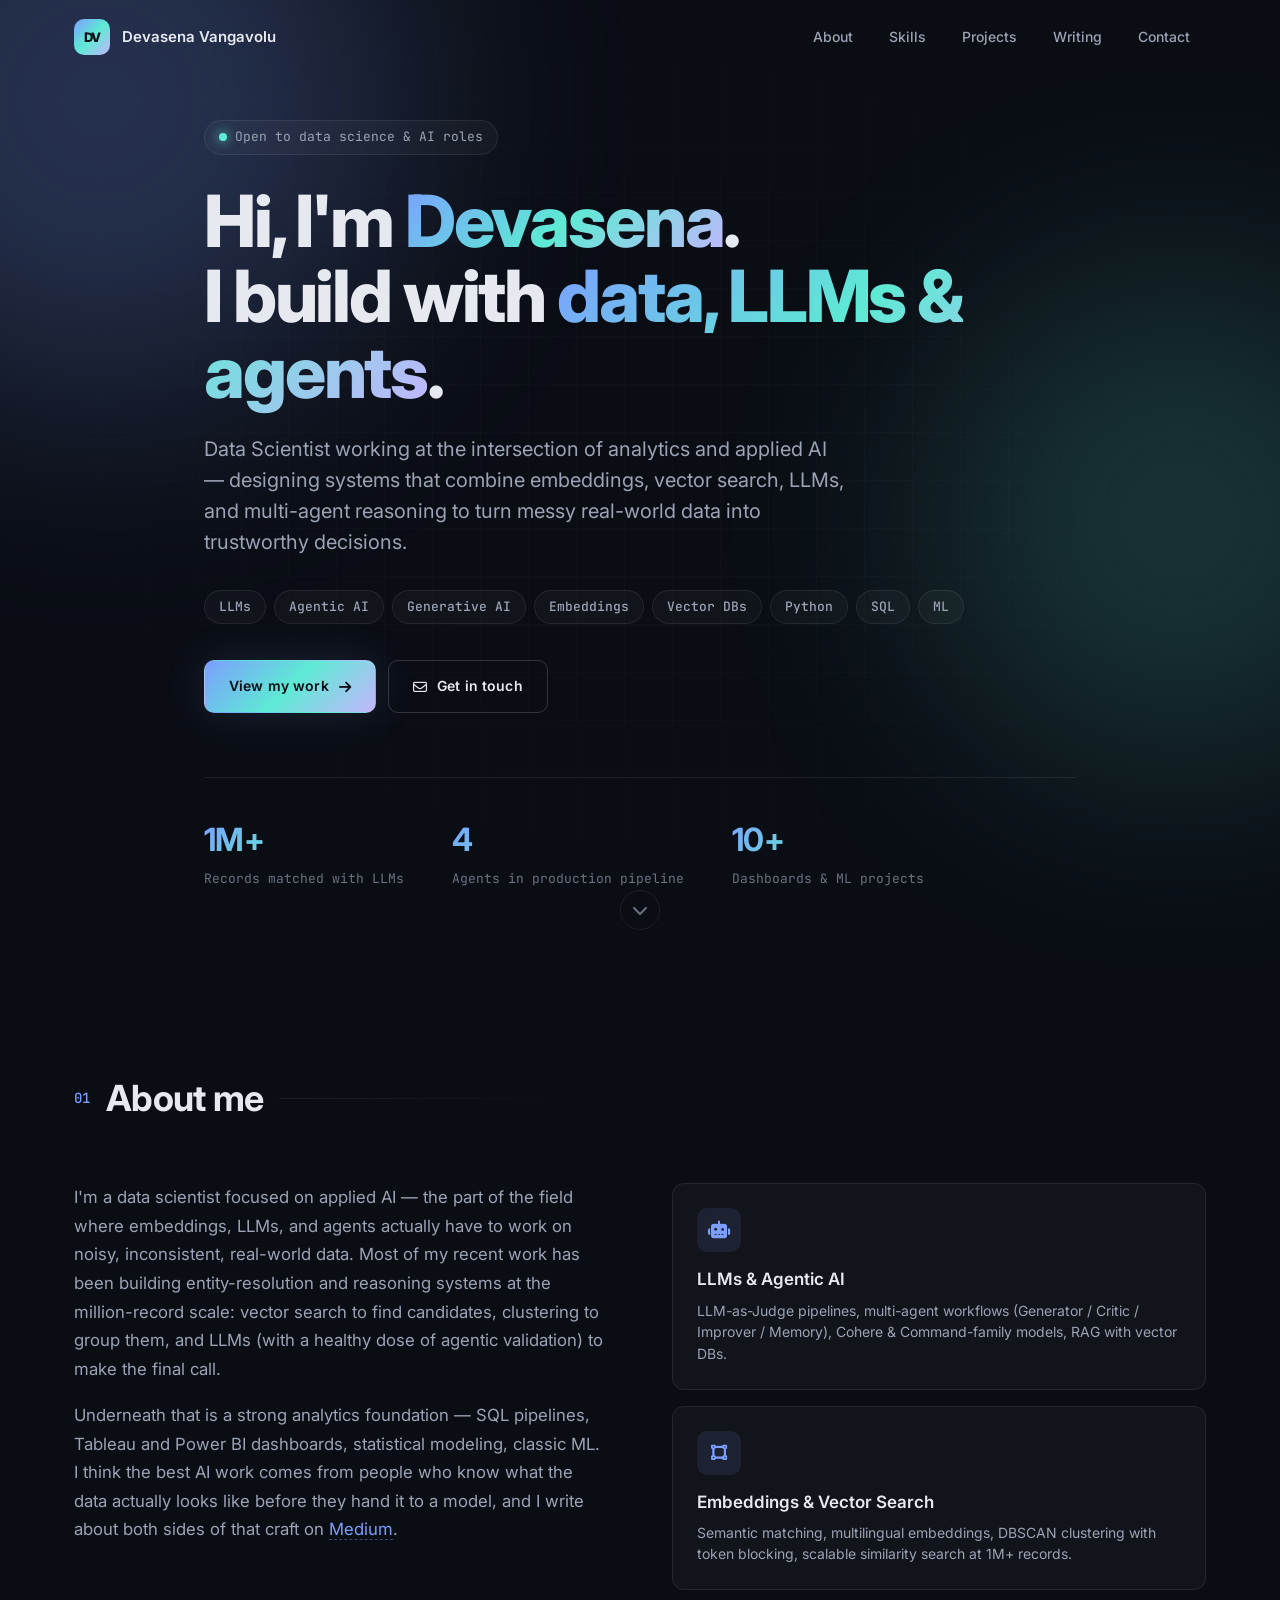
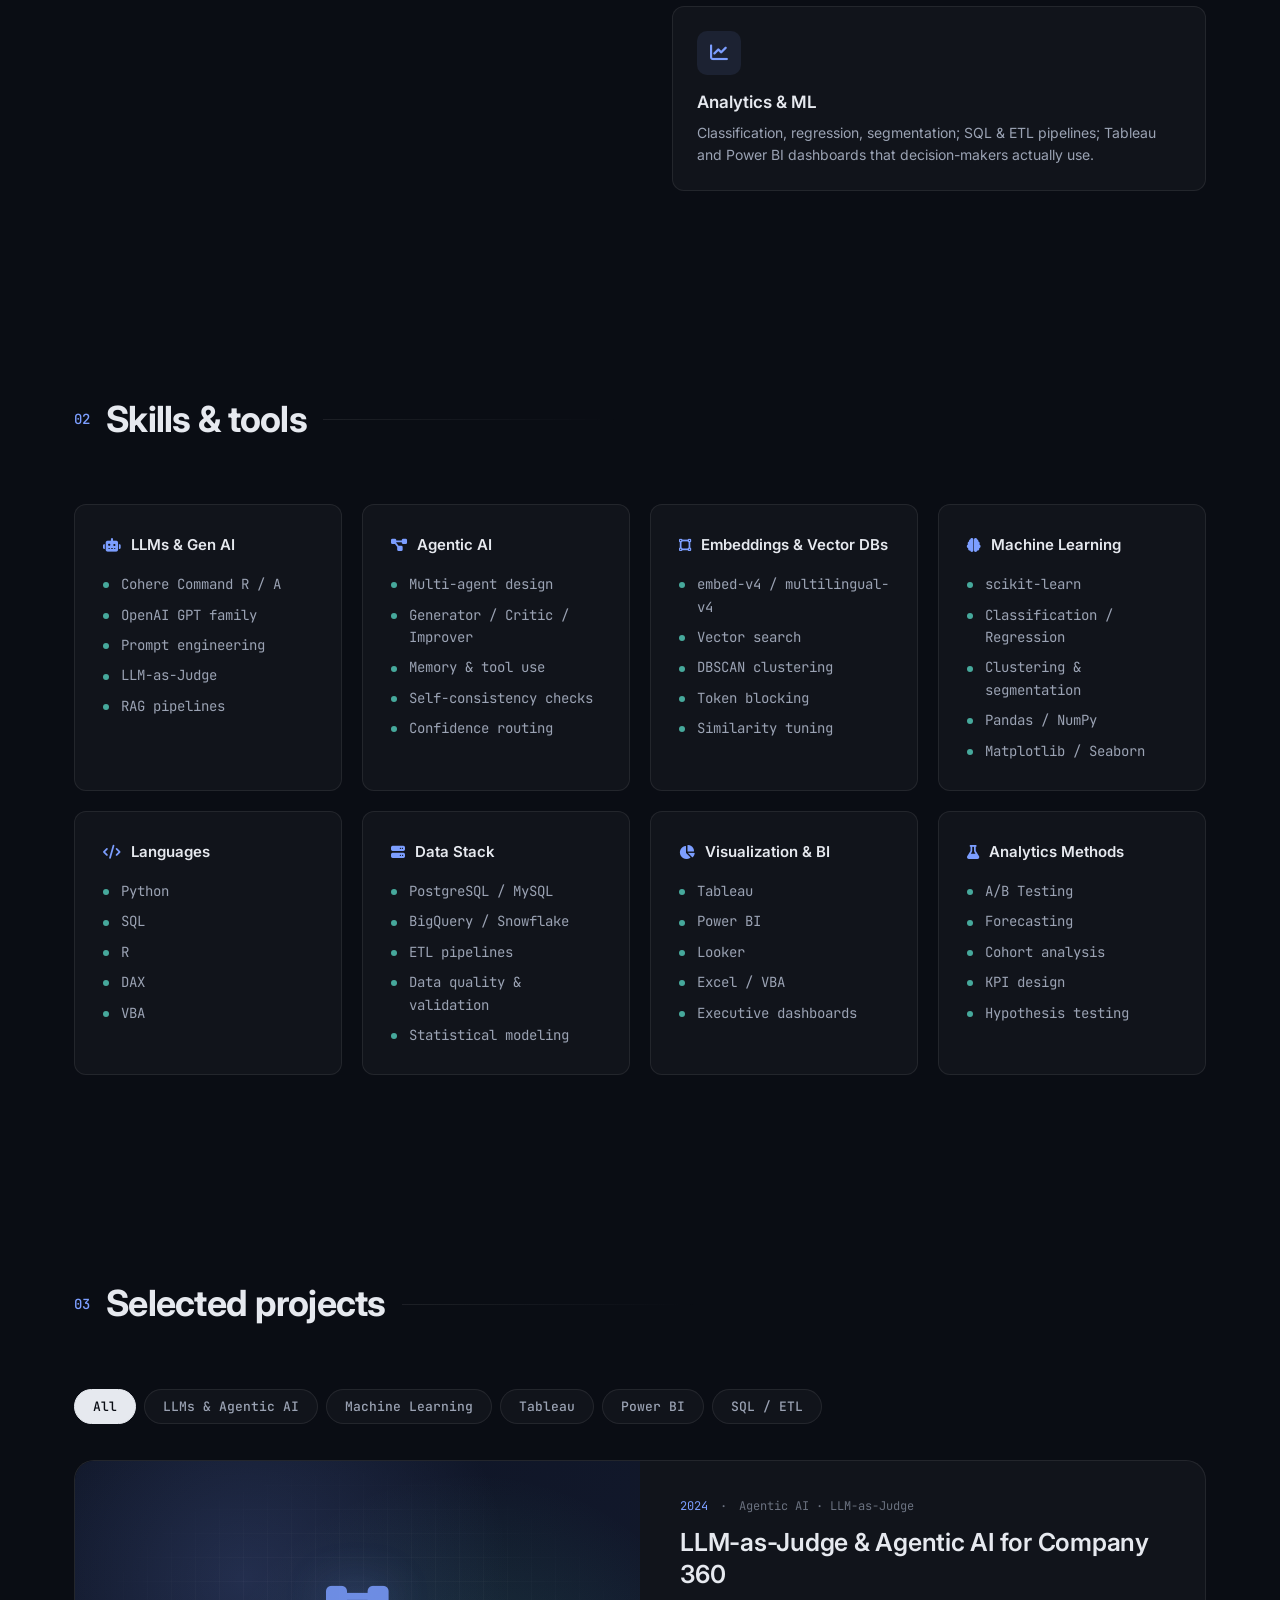
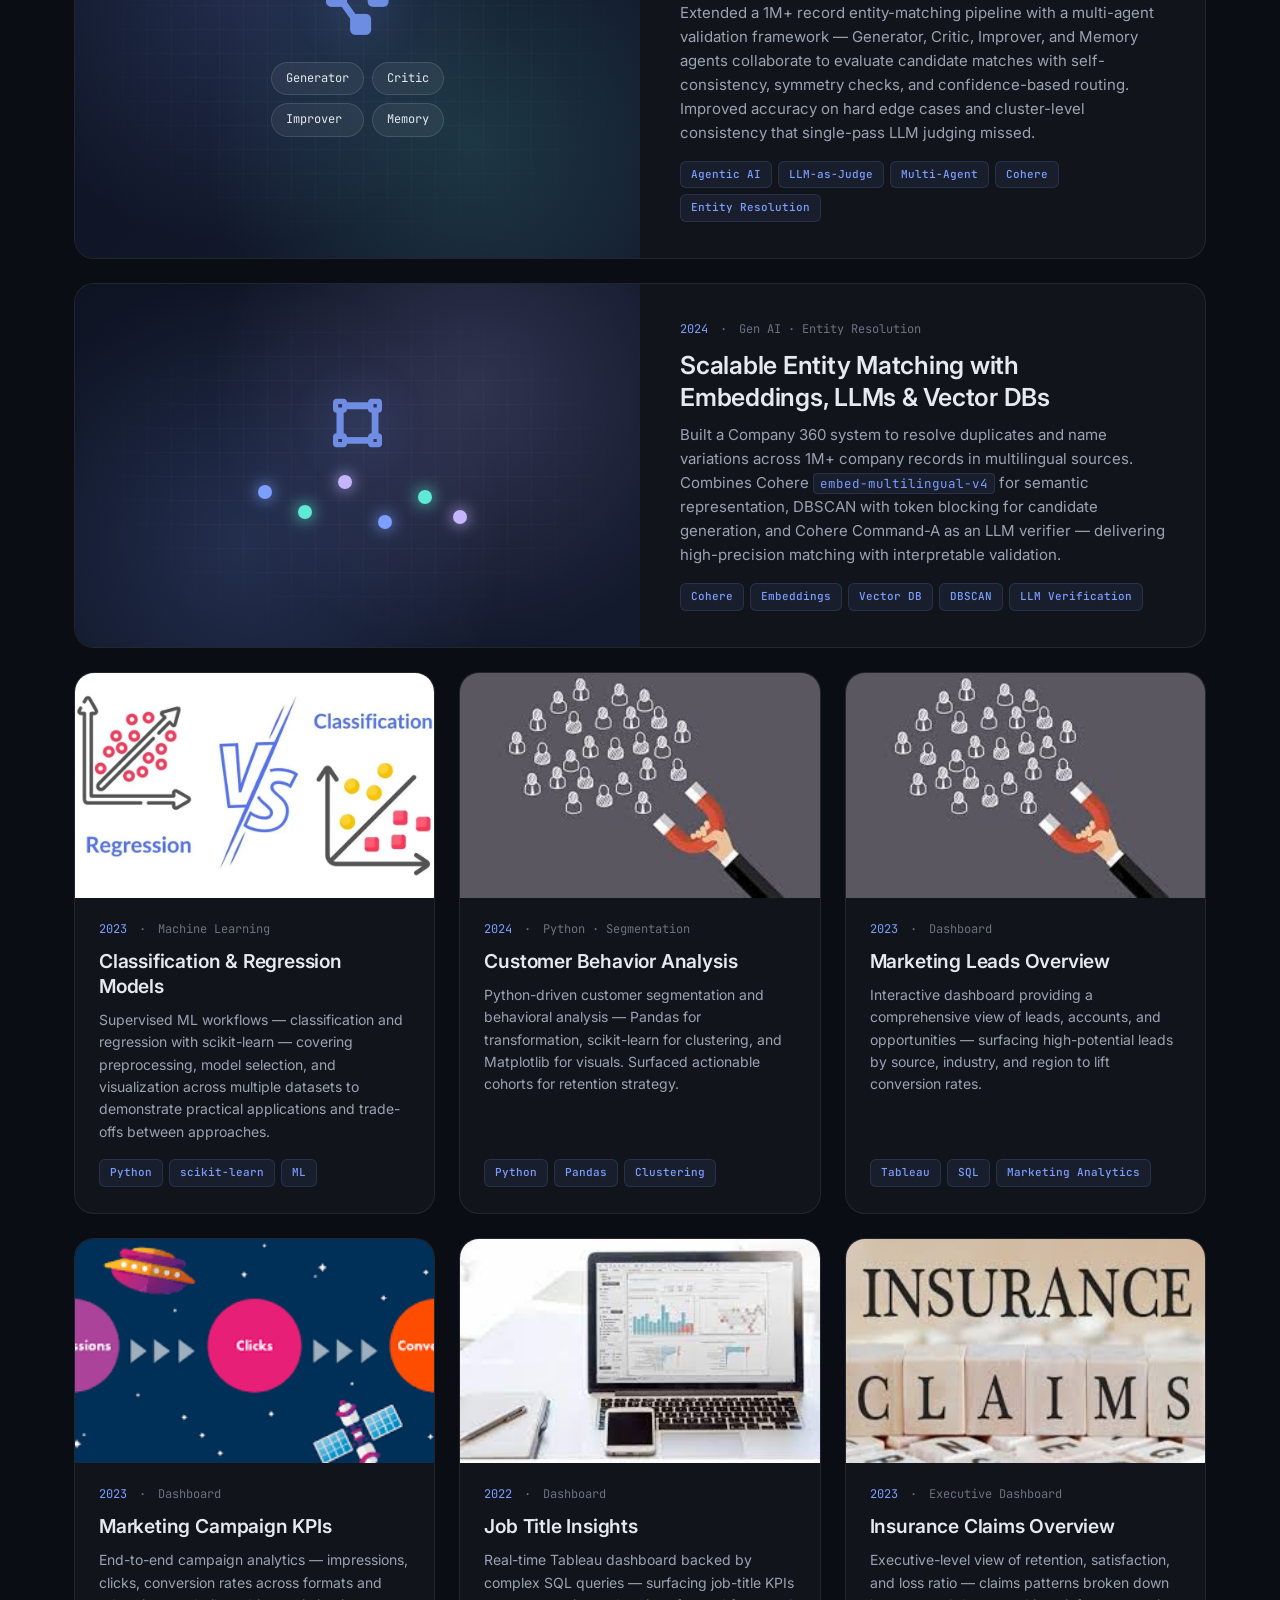
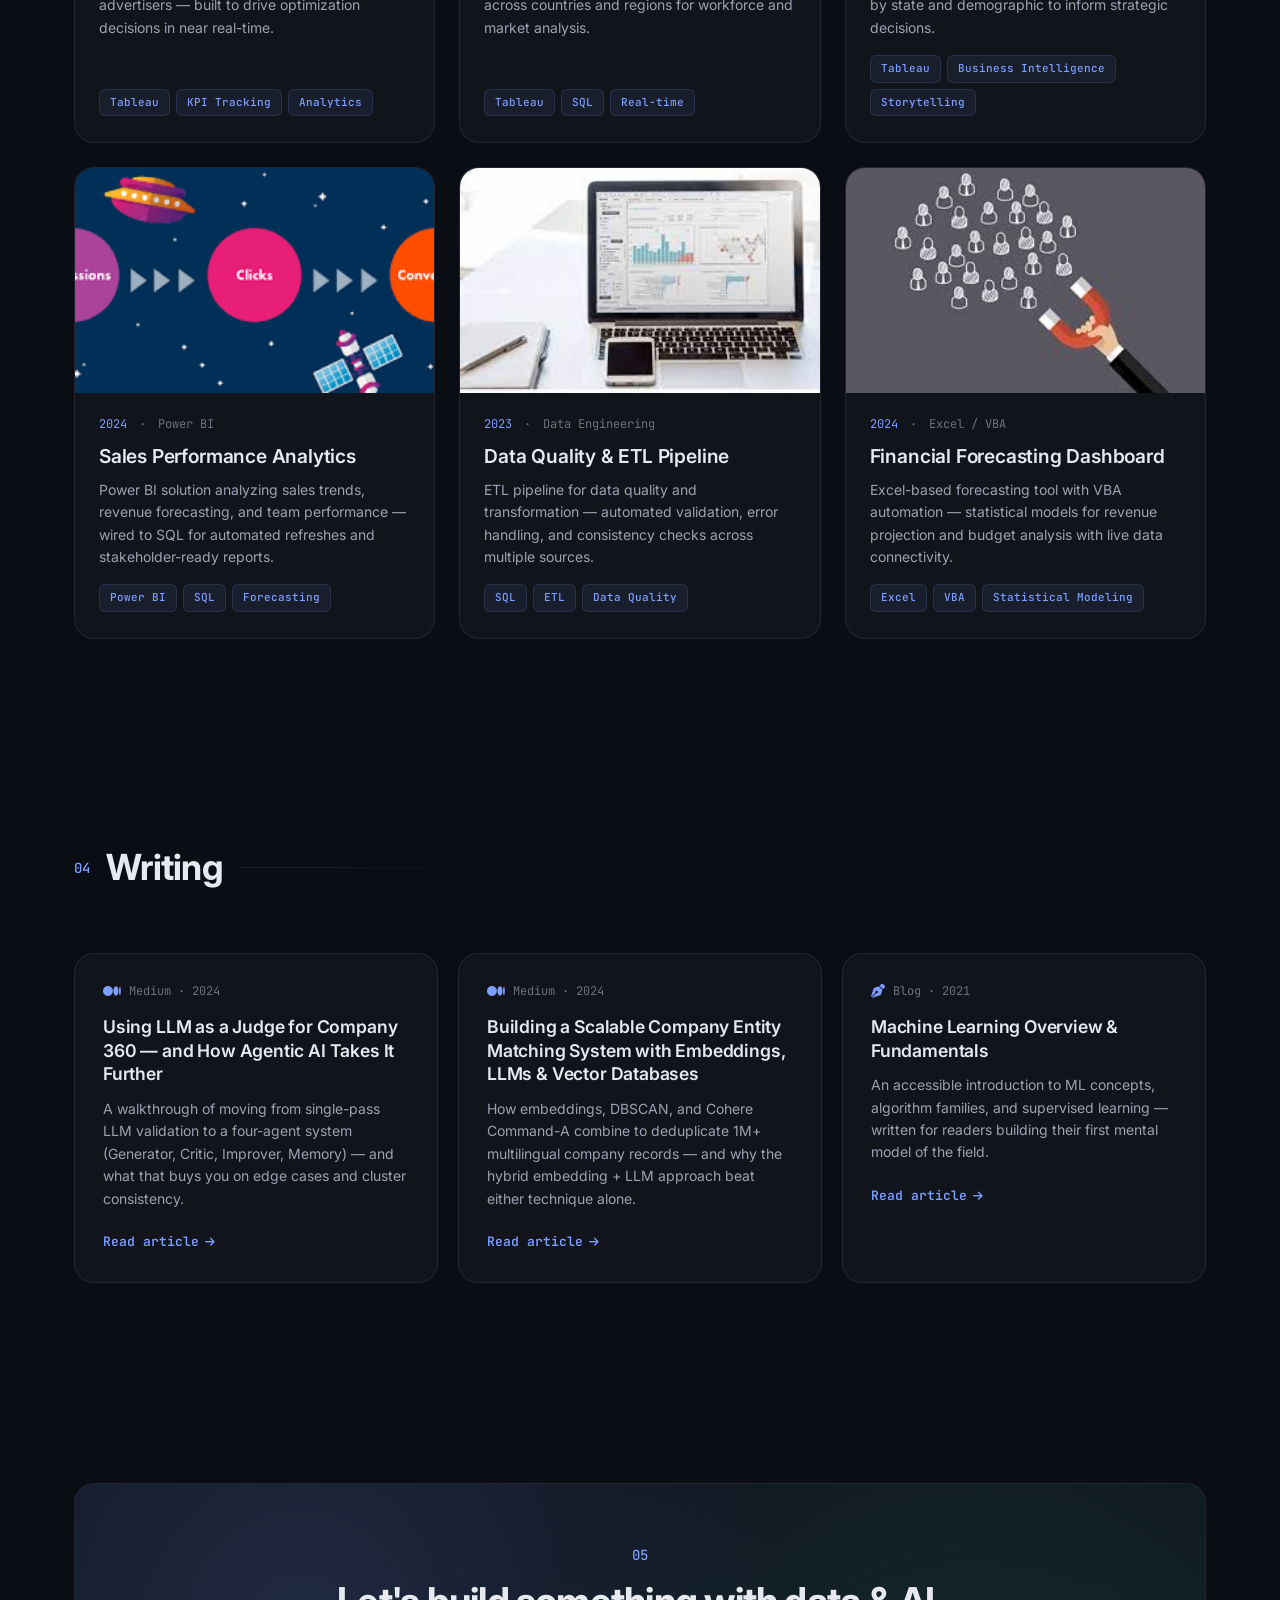
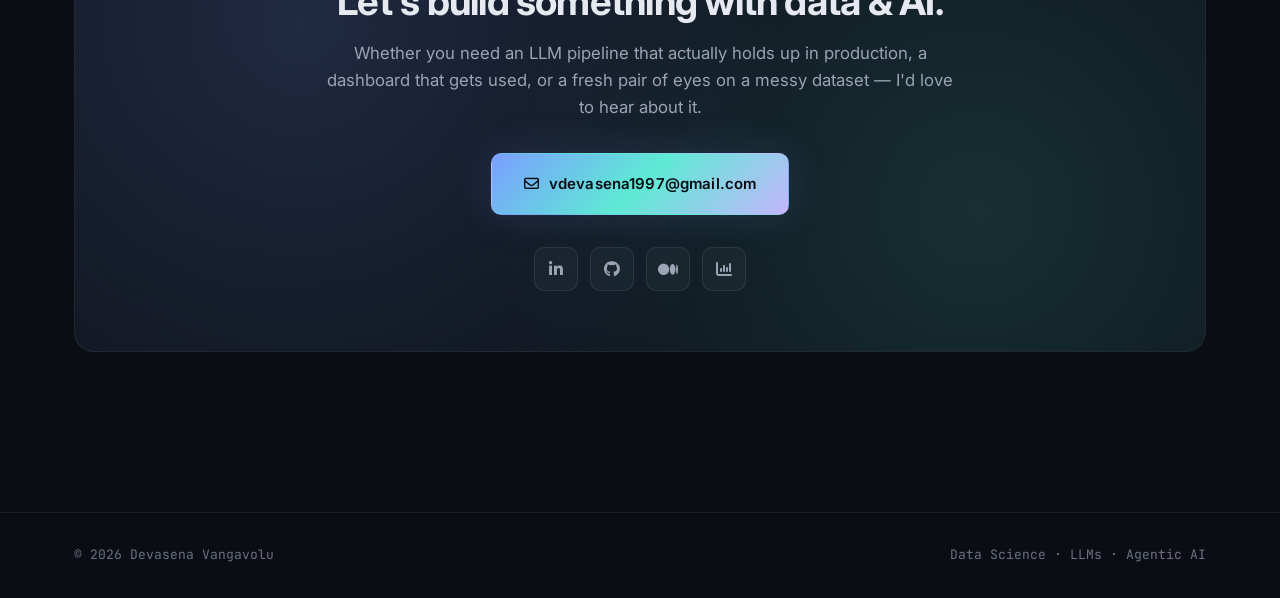
==== commit 56d57fca: "update" ====
--- a/index.html
+++ b/index.html
@@ -3,8 +3,8 @@
 <head>
 	<meta charset="utf-8" />
 	<meta name="viewport" content="width=device-width, initial-scale=1" />
-	<meta name="description" content="Devasena Vangavolu — Data Analyst & Business Intelligence Specialist. Portfolio of dashboards, analytics projects, and data engineering work." />
-	<title>Devasena Vangavolu — Data Analyst & BI Specialist</title>
+	<meta name="description" content="Devasena Vangavolu — Data Scientist working with LLMs, embeddings, and agentic AI. Portfolio of applied AI systems, ML projects, and analytics work." />
+	<title>Devasena Vangavolu — Data Scientist · LLMs & Agentic AI</title>
 	<link rel="preconnect" href="https://fonts.googleapis.com" />
 	<link rel="preconnect" href="https://fonts.gstatic.com" crossorigin />
 	<link href="https://fonts.googleapis.com/css2?family=Inter:wght@300;400;500;600;700;800&family=JetBrains+Mono:wght@400;500&display=swap" rel="stylesheet" />
@@ -29,6 +29,7 @@
 				<li><a href="#about">About</a></li>
 				<li><a href="#skills">Skills</a></li>
 				<li><a href="#projects">Projects</a></li>
+				<li><a href="#writing">Writing</a></li>
 				<li><a href="#contact">Contact</a></li>
 			</ul>
 			<button class="nav__toggle" aria-label="Toggle navigation" aria-expanded="false">
@@ -42,22 +43,25 @@
 		<!-- Hero -->
 		<section class="hero">
 			<div class="container hero__inner">
-				<p class="hero__greet"><span class="hero__greet-dot"></span> Available for new opportunities</p>
+				<p class="hero__greet"><span class="hero__greet-dot"></span> Open to data science & AI roles</p>
 				<h1 class="hero__title">
 					Hi, I'm <span class="grad">Devasena</span>.<br />
-					I turn data into <span class="grad">decisions</span>.
+					I build with <span class="grad">data, LLMs &amp; agents</span>.
 				</h1>
 				<p class="hero__subtitle">
-					Data Analyst & Business Intelligence Specialist building dashboards,
-					ETL pipelines, and analytics that move the needle.
+					Data Scientist working at the intersection of analytics and applied AI —
+					designing systems that combine embeddings, vector search, LLMs, and
+					multi-agent reasoning to turn messy real-world data into trustworthy decisions.
 				</p>
 				<div class="hero__tags">
+					<span class="chip">LLMs</span>
+					<span class="chip">Agentic AI</span>
+					<span class="chip">Generative AI</span>
+					<span class="chip">Embeddings</span>
+					<span class="chip">Vector DBs</span>
+					<span class="chip">Python</span>
 					<span class="chip">SQL</span>
-					<span class="chip">Python</span>
-					<span class="chip">Tableau</span>
-					<span class="chip">Power BI</span>
-					<span class="chip">Excel / VBA</span>
-					<span class="chip">Machine Learning</span>
+					<span class="chip">ML</span>
 				</div>
 				<div class="hero__actions">
 					<a href="#projects" class="btn btn--primary">
@@ -71,16 +75,16 @@
 				</div>
 				<div class="hero__stats">
 					<div class="stat">
+						<div class="stat__num">1M+</div>
+						<div class="stat__label">Records matched with LLMs</div>
+					</div>
+					<div class="stat">
+						<div class="stat__num">4</div>
+						<div class="stat__label">Agents in production pipeline</div>
+					</div>
+					<div class="stat">
 						<div class="stat__num">10+</div>
-						<div class="stat__label">Dashboards shipped</div>
-					</div>
-					<div class="stat">
-						<div class="stat__num">5+</div>
-						<div class="stat__label">Years with data</div>
-					</div>
-					<div class="stat">
-						<div class="stat__num">∞</div>
-						<div class="stat__label">Insights uncovered</div>
+						<div class="stat__label">Dashboards &amp; ML projects</div>
 					</div>
 				</div>
 			</div>
@@ -100,32 +104,38 @@
 				<div class="about">
 					<div class="about__copy">
 						<p>
-							I'm a data analyst who lives in the space between raw numbers and the
-							decisions they should drive. My work spans the full analytics stack —
-							from writing the SQL that gets the data out, to designing the dashboard
-							that makes it click for a stakeholder.
+							I'm a data scientist focused on applied AI — the part of the field
+							where embeddings, LLMs, and agents actually have to work on noisy,
+							inconsistent, real-world data. Most of my recent work has been
+							building entity-resolution and reasoning systems at the
+							million-record scale: vector search to find candidates, clustering
+							to group them, and LLMs (with a healthy dose of agentic
+							validation) to make the final call.
 						</p>
 						<p>
-							I care about clean pipelines, honest visualizations, and the small
-							details that separate a chart you scroll past from one that actually
-							changes how someone runs their business.
+							Underneath that is a strong analytics foundation — SQL pipelines,
+							Tableau and Power BI dashboards, statistical modeling, classic ML.
+							I think the best AI work comes from people who know what the data
+							actually looks like before they hand it to a model, and I write
+							about both sides of that craft on
+							<a href="https://medium.com/@vdevasena1997" target="_blank" rel="noopener" class="inline-link">Medium</a>.
 						</p>
 					</div>
 					<div class="about__cards">
 						<div class="info-card">
+							<div class="info-card__icon"><i class="fa-solid fa-robot"></i></div>
+							<h3>LLMs &amp; Agentic AI</h3>
+							<p>LLM-as-Judge pipelines, multi-agent workflows (Generator / Critic / Improver / Memory), Cohere &amp; Command-family models, RAG with vector DBs.</p>
+						</div>
+						<div class="info-card">
+							<div class="info-card__icon"><i class="fa-solid fa-vector-square"></i></div>
+							<h3>Embeddings &amp; Vector Search</h3>
+							<p>Semantic matching, multilingual embeddings, DBSCAN clustering with token blocking, scalable similarity search at 1M+ records.</p>
+						</div>
+						<div class="info-card">
 							<div class="info-card__icon"><i class="fa-solid fa-chart-line"></i></div>
-							<h3>Analytics & BI</h3>
-							<p>Tableau, Power BI, and Excel dashboards that surface the story behind the metrics.</p>
-						</div>
-						<div class="info-card">
-							<div class="info-card__icon"><i class="fa-solid fa-database"></i></div>
-							<h3>Data Engineering</h3>
-							<p>SQL pipelines, ETL workflows, and data quality checks across diverse sources.</p>
-						</div>
-						<div class="info-card">
-							<div class="info-card__icon"><i class="fa-solid fa-brain"></i></div>
-							<h3>Machine Learning</h3>
-							<p>Classification, regression, and segmentation models with Python and scikit-learn.</p>
+							<h3>Analytics &amp; ML</h3>
+							<p>Classification, regression, segmentation; SQL &amp; ETL pipelines; Tableau and Power BI dashboards that decision-makers actually use.</p>
 						</div>
 					</div>
 				</div>
@@ -137,48 +147,88 @@
 			<div class="container">
 				<div class="section__head">
 					<span class="section__num">02</span>
-					<h2 class="section__title">Skills & tools</h2>
+					<h2 class="section__title">Skills &amp; tools</h2>
 					<div class="section__rule"></div>
 				</div>
 				<div class="skills">
+					<div class="skill-group">
+						<h3><i class="fa-solid fa-robot"></i> LLMs &amp; Gen AI</h3>
+						<ul>
+							<li>Cohere Command R / A</li>
+							<li>OpenAI GPT family</li>
+							<li>Prompt engineering</li>
+							<li>LLM-as-Judge</li>
+							<li>RAG pipelines</li>
+						</ul>
+					</div>
+					<div class="skill-group">
+						<h3><i class="fa-solid fa-diagram-project"></i> Agentic AI</h3>
+						<ul>
+							<li>Multi-agent design</li>
+							<li>Generator / Critic / Improver</li>
+							<li>Memory &amp; tool use</li>
+							<li>Self-consistency checks</li>
+							<li>Confidence routing</li>
+						</ul>
+					</div>
+					<div class="skill-group">
+						<h3><i class="fa-solid fa-vector-square"></i> Embeddings &amp; Vector DBs</h3>
+						<ul>
+							<li>embed-v4 / multilingual-v4</li>
+							<li>Vector search</li>
+							<li>DBSCAN clustering</li>
+							<li>Token blocking</li>
+							<li>Similarity tuning</li>
+						</ul>
+					</div>
+					<div class="skill-group">
+						<h3><i class="fa-solid fa-brain"></i> Machine Learning</h3>
+						<ul>
+							<li>scikit-learn</li>
+							<li>Classification / Regression</li>
+							<li>Clustering &amp; segmentation</li>
+							<li>Pandas / NumPy</li>
+							<li>Matplotlib / Seaborn</li>
+						</ul>
+					</div>
 					<div class="skill-group">
 						<h3><i class="fa-solid fa-code"></i> Languages</h3>
 						<ul>
+							<li>Python</li>
 							<li>SQL</li>
-							<li>Python</li>
 							<li>R</li>
+							<li>DAX</li>
 							<li>VBA</li>
-							<li>DAX</li>
 						</ul>
 					</div>
 					<div class="skill-group">
-						<h3><i class="fa-solid fa-chart-pie"></i> Visualization</h3>
+						<h3><i class="fa-solid fa-server"></i> Data Stack</h3>
+						<ul>
+							<li>PostgreSQL / MySQL</li>
+							<li>BigQuery / Snowflake</li>
+							<li>ETL pipelines</li>
+							<li>Data quality &amp; validation</li>
+							<li>Statistical modeling</li>
+						</ul>
+					</div>
+					<div class="skill-group">
+						<h3><i class="fa-solid fa-chart-pie"></i> Visualization &amp; BI</h3>
 						<ul>
 							<li>Tableau</li>
 							<li>Power BI</li>
 							<li>Looker</li>
-							<li>Excel</li>
-							<li>Matplotlib</li>
+							<li>Excel / VBA</li>
+							<li>Executive dashboards</li>
 						</ul>
 					</div>
 					<div class="skill-group">
-						<h3><i class="fa-solid fa-server"></i> Data Stack</h3>
+						<h3><i class="fa-solid fa-flask"></i> Analytics Methods</h3>
 						<ul>
-							<li>PostgreSQL</li>
-							<li>MySQL</li>
-							<li>BigQuery</li>
-							<li>Snowflake</li>
-							<li>ETL Pipelines</li>
-						</ul>
-					</div>
-					<div class="skill-group">
-						<h3><i class="fa-solid fa-flask"></i> Analytics</h3>
-						<ul>
-							<li>Statistical Modeling</li>
 							<li>A/B Testing</li>
 							<li>Forecasting</li>
-							<li>Pandas / NumPy</li>
-							<li>scikit-learn</li>
+							<li>Cohort analysis</li>
+							<li>KPI design</li>
+							<li>Hypothesis testing</li>
 						</ul>
 					</div>
 				</div>
@@ -196,13 +246,158 @@
 
 				<div class="filters" role="tablist">
 					<button class="filter is-active" data-filter="all">All</button>
+					<button class="filter" data-filter="llm">LLMs &amp; Agentic AI</button>
+					<button class="filter" data-filter="ml">Machine Learning</button>
 					<button class="filter" data-filter="tableau">Tableau</button>
 					<button class="filter" data-filter="powerbi">Power BI</button>
-					<button class="filter" data-filter="python">Python</button>
 					<button class="filter" data-filter="sql">SQL / ETL</button>
 				</div>
 
 				<div class="projects">
+
+					<!-- FEATURED: Agentic AI -->
+					<article class="project project--featured" data-tags="llm ml">
+						<div class="project__media">
+							<div class="project__placeholder">
+								<i class="fa-solid fa-diagram-project"></i>
+								<div class="project__placeholder-grid">
+									<span>Generator</span>
+									<span>Critic</span>
+									<span>Improver</span>
+									<span>Memory</span>
+								</div>
+							</div>
+							<div class="project__overlay">
+								<a href="https://medium.com/@vdevasena1997/using-llm-as-a-judge-for-company-360-and-how-agentic-ai-takes-it-further-358d37c3cc9e" target="_blank" rel="noopener" class="project__link">
+									<i class="fa-brands fa-medium"></i> Read on Medium
+								</a>
+							</div>
+						</div>
+						<div class="project__body">
+							<div class="project__meta">
+								<span class="project__year">2024</span>
+								<span class="project__type">Agentic AI · LLM-as-Judge</span>
+							</div>
+							<h3 class="project__title">LLM-as-Judge &amp; Agentic AI for Company 360</h3>
+							<p class="project__desc">
+								Extended a 1M+ record entity-matching pipeline with a multi-agent
+								validation framework — Generator, Critic, Improver, and Memory
+								agents collaborate to evaluate candidate matches with
+								self-consistency, symmetry checks, and confidence-based routing.
+								Improved accuracy on hard edge cases and cluster-level consistency
+								that single-pass LLM judging missed.
+							</p>
+							<div class="project__tags">
+								<span class="badge">Agentic AI</span>
+								<span class="badge">LLM-as-Judge</span>
+								<span class="badge">Multi-Agent</span>
+								<span class="badge">Cohere</span>
+								<span class="badge">Entity Resolution</span>
+							</div>
+						</div>
+					</article>
+
+					<!-- FEATURED: Entity Matching -->
+					<article class="project project--featured" data-tags="llm ml">
+						<div class="project__media">
+							<div class="project__placeholder project__placeholder--alt">
+								<i class="fa-solid fa-vector-square"></i>
+								<div class="project__placeholder-vec">
+									<span class="vec-dot"></span>
+									<span class="vec-dot"></span>
+									<span class="vec-dot"></span>
+									<span class="vec-dot"></span>
+									<span class="vec-dot"></span>
+									<span class="vec-dot"></span>
+								</div>
+							</div>
+							<div class="project__overlay">
+								<a href="https://medium.com/@vdevasena1997/building-a-scalable-company-entity-matching-system-with-embeddings-llms-and-vector-databases-50f5fcc86bcd" target="_blank" rel="noopener" class="project__link">
+									<i class="fa-brands fa-medium"></i> Read on Medium
+								</a>
+							</div>
+						</div>
+						<div class="project__body">
+							<div class="project__meta">
+								<span class="project__year">2024</span>
+								<span class="project__type">Gen AI · Entity Resolution</span>
+							</div>
+							<h3 class="project__title">Scalable Entity Matching with Embeddings, LLMs &amp; Vector DBs</h3>
+							<p class="project__desc">
+								Built a Company 360 system to resolve duplicates and name
+								variations across 1M+ company records in multilingual sources.
+								Combines Cohere <code>embed-multilingual-v4</code> for semantic
+								representation, DBSCAN with token blocking for candidate
+								generation, and Cohere Command-A as an LLM verifier — delivering
+								high-precision matching with interpretable validation.
+							</p>
+							<div class="project__tags">
+								<span class="badge">Cohere</span>
+								<span class="badge">Embeddings</span>
+								<span class="badge">Vector DB</span>
+								<span class="badge">DBSCAN</span>
+								<span class="badge">LLM Verification</span>
+							</div>
+						</div>
+					</article>
+
+					<article class="project" data-tags="ml">
+						<div class="project__media">
+							<img src="images/regression-vs-classification-jpg.webp" alt="Classification & Regression Models" loading="lazy" />
+							<div class="project__overlay">
+								<a href="https://github.com/vdevasena/Simple-classification-Regression-Visualization" target="_blank" rel="noopener" class="project__link">
+									<i class="fa-brands fa-github"></i> View Project
+								</a>
+							</div>
+						</div>
+						<div class="project__body">
+							<div class="project__meta">
+								<span class="project__year">2023</span>
+								<span class="project__type">Machine Learning</span>
+							</div>
+							<h3 class="project__title">Classification &amp; Regression Models</h3>
+							<p class="project__desc">
+								Supervised ML workflows — classification and regression with
+								scikit-learn — covering preprocessing, model selection, and
+								visualization across multiple datasets to demonstrate practical
+								applications and trade-offs between approaches.
+							</p>
+							<div class="project__tags">
+								<span class="badge">Python</span>
+								<span class="badge">scikit-learn</span>
+								<span class="badge">ML</span>
+							</div>
+						</div>
+					</article>
+
+					<article class="project" data-tags="ml">
+						<div class="project__media">
+							<img src="images/images.jpg" alt="Customer Behavior Analysis" loading="lazy" />
+							<div class="project__overlay">
+								<a href="https://github.com/vdevasena" target="_blank" rel="noopener" class="project__link">
+									<i class="fa-brands fa-github"></i> View Project
+								</a>
+							</div>
+						</div>
+						<div class="project__body">
+							<div class="project__meta">
+								<span class="project__year">2024</span>
+								<span class="project__type">Python · Segmentation</span>
+							</div>
+							<h3 class="project__title">Customer Behavior Analysis</h3>
+							<p class="project__desc">
+								Python-driven customer segmentation and behavioral analysis —
+								Pandas for transformation, scikit-learn for clustering, and
+								Matplotlib for visuals. Surfaced actionable cohorts for
+								retention strategy.
+							</p>
+							<div class="project__tags">
+								<span class="badge">Python</span>
+								<span class="badge">Pandas</span>
+								<span class="badge">Clustering</span>
+							</div>
+						</div>
+					</article>
 
 					<article class="project" data-tags="tableau sql">
 						<div class="project__media">
@@ -344,9 +539,9 @@
 						</div>
 					</article>
 
-					<article class="project" data-tags="python">
-						<div class="project__media">
-							<img src="images/images.jpg" alt="Customer Behavior Analysis" loading="lazy" />
+					<article class="project" data-tags="sql">
+						<div class="project__media">
+							<img src="images/Tableau.jpg" alt="Data Quality & ETL Pipeline" loading="lazy" />
 							<div class="project__overlay">
 								<a href="https://github.com/vdevasena" target="_blank" rel="noopener" class="project__link">
 									<i class="fa-brands fa-github"></i> View Project
@@ -355,66 +550,10 @@
 						</div>
 						<div class="project__body">
 							<div class="project__meta">
-								<span class="project__year">2024</span>
-								<span class="project__type">Python</span>
-							</div>
-							<h3 class="project__title">Customer Behavior Analysis</h3>
-							<p class="project__desc">
-								Python-driven customer segmentation and behavioral analysis —
-								Pandas for transformation, Matplotlib for visuals, actionable
-								findings for retention strategy.
-							</p>
-							<div class="project__tags">
-								<span class="badge">Python</span>
-								<span class="badge">Pandas</span>
-								<span class="badge">Segmentation</span>
-							</div>
-						</div>
-					</article>
-
-					<article class="project" data-tags="python">
-						<div class="project__media">
-							<img src="images/regression-vs-classification-jpg.webp" alt="Classification & Regression Models" loading="lazy" />
-							<div class="project__overlay">
-								<a href="https://github.com/vdevasena/Simple-classification-Regression-Visualization" target="_blank" rel="noopener" class="project__link">
-									<i class="fa-brands fa-github"></i> View Project
-								</a>
-							</div>
-						</div>
-						<div class="project__body">
-							<div class="project__meta">
-								<span class="project__year">2023</span>
-								<span class="project__type">Machine Learning</span>
-							</div>
-							<h3 class="project__title">Classification & Regression Models</h3>
-							<p class="project__desc">
-								Supervised ML workflows — classification and regression with
-								scikit-learn — including visualization exercises across
-								multiple datasets to demonstrate practical applications.
-							</p>
-							<div class="project__tags">
-								<span class="badge">Python</span>
-								<span class="badge">scikit-learn</span>
-								<span class="badge">ML</span>
-							</div>
-						</div>
-					</article>
-
-					<article class="project" data-tags="sql">
-						<div class="project__media">
-							<img src="images/Tableau.jpg" alt="Data Quality & ETL Pipeline" loading="lazy" />
-							<div class="project__overlay">
-								<a href="https://github.com/vdevasena" target="_blank" rel="noopener" class="project__link">
-									<i class="fa-brands fa-github"></i> View Project
-								</a>
-							</div>
-						</div>
-						<div class="project__body">
-							<div class="project__meta">
 								<span class="project__year">2023</span>
 								<span class="project__type">Data Engineering</span>
 							</div>
-							<h3 class="project__title">Data Quality & ETL Pipeline</h3>
+							<h3 class="project__title">Data Quality &amp; ETL Pipeline</h3>
 							<p class="project__desc">
 								ETL pipeline for data quality and transformation — automated
 								validation, error handling, and consistency checks across
@@ -456,6 +595,58 @@
 						</div>
 					</article>
 
+				</div>
+			</div>
+		</section>
+
+		<!-- Writing -->
+		<section id="writing" class="section reveal">
+			<div class="container">
+				<div class="section__head">
+					<span class="section__num">04</span>
+					<h2 class="section__title">Writing</h2>
+					<div class="section__rule"></div>
+				</div>
+				<div class="writing">
+					<a href="https://medium.com/@vdevasena1997/using-llm-as-a-judge-for-company-360-and-how-agentic-ai-takes-it-further-358d37c3cc9e" target="_blank" rel="noopener" class="article">
+						<div class="article__meta">
+							<i class="fa-brands fa-medium"></i>
+							<span>Medium · 2024</span>
+						</div>
+						<h3 class="article__title">Using LLM as a Judge for Company 360 — and How Agentic AI Takes It Further</h3>
+						<p class="article__excerpt">
+							A walkthrough of moving from single-pass LLM validation to a
+							four-agent system (Generator, Critic, Improver, Memory) — and what
+							that buys you on edge cases and cluster consistency.
+						</p>
+						<span class="article__cta">Read article <i class="fa-solid fa-arrow-right"></i></span>
+					</a>
+					<a href="https://medium.com/@vdevasena1997/building-a-scalable-company-entity-matching-system-with-embeddings-llms-and-vector-databases-50f5fcc86bcd" target="_blank" rel="noopener" class="article">
+						<div class="article__meta">
+							<i class="fa-brands fa-medium"></i>
+							<span>Medium · 2024</span>
+						</div>
+						<h3 class="article__title">Building a Scalable Company Entity Matching System with Embeddings, LLMs &amp; Vector Databases</h3>
+						<p class="article__excerpt">
+							How embeddings, DBSCAN, and Cohere Command-A combine to deduplicate
+							1M+ multilingual company records — and why the hybrid embedding +
+							LLM approach beat either technique alone.
+						</p>
+						<span class="article__cta">Read article <i class="fa-solid fa-arrow-right"></i></span>
+					</a>
+					<a href="https://devasenavangavolu.blogspot.com/" target="_blank" rel="noopener" class="article">
+						<div class="article__meta">
+							<i class="fa-solid fa-pen-nib"></i>
+							<span>Blog · 2021</span>
+						</div>
+						<h3 class="article__title">Machine Learning Overview &amp; Fundamentals</h3>
+						<p class="article__excerpt">
+							An accessible introduction to ML concepts, algorithm families, and
+							supervised learning — written for readers building their first
+							mental model of the field.
+						</p>
+						<span class="article__cta">Read article <i class="fa-solid fa-arrow-right"></i></span>
+					</a>
 				</div>
 			</div>
 		</section>
@@ -465,12 +656,12 @@
 			<div class="container">
 				<div class="contact">
 					<div class="contact__inner">
-						<span class="section__num">04</span>
-						<h2 class="contact__title">Let's build something with your data.</h2>
+						<span class="section__num">05</span>
+						<h2 class="contact__title">Let's build something with data &amp; AI.</h2>
 						<p class="contact__copy">
-							Whether you need a dashboard that actually gets used, a pipeline
-							you can trust, or a fresh pair of eyes on a messy dataset —
-							I'd love to hear about it.
+							Whether you need an LLM pipeline that actually holds up in
+							production, a dashboard that gets used, or a fresh pair of eyes on
+							a messy dataset — I'd love to hear about it.
 						</p>
 						<a href="mailto:vdevasena1997@gmail.com" class="btn btn--primary btn--large">
 							<i class="fa-regular fa-envelope"></i>
@@ -488,13 +679,13 @@
 								</a>
 							</li>
 							<li>
+								<a href="https://medium.com/@vdevasena1997" target="_blank" rel="noopener" aria-label="Medium">
+									<i class="fa-brands fa-medium"></i>
+								</a>
+							</li>
+							<li>
 								<a href="https://public.tableau.com/app/profile/devasena.vangavolu" target="_blank" rel="noopener" aria-label="Tableau Public">
 									<i class="fa-solid fa-chart-column"></i>
-								</a>
-							</li>
-							<li>
-								<a href="https://devasenavangavolu.blogspot.com/" target="_blank" rel="noopener" aria-label="Blog">
-									<i class="fa-solid fa-pen-nib"></i>
 								</a>
 							</li>
 						</ul>
@@ -508,7 +699,7 @@
 	<footer class="footer">
 		<div class="container footer__inner">
 			<p>© <span id="year"></span> Devasena Vangavolu</p>
-			<p class="footer__meta">Built with care · Hosted on GitHub Pages</p>
+			<p class="footer__meta">Data Science · LLMs · Agentic AI</p>
 		</div>
 	</footer>
 
--- a/assets/css/main.css
+++ b/assets/css/main.css
@@ -1010,6 +1010,258 @@
 	}
 }
 
+/* Inline link
+   ------------------------------------------------------------ */
+.inline-link {
+	color: var(--accent);
+	border-bottom: 1px dashed rgba(124, 158, 255, 0.4);
+	transition: all 0.2s var(--ease);
+}
+
+.inline-link:hover {
+	color: var(--accent-2);
+	border-bottom-color: var(--accent-2);
+}
+
+/* Inline code in project descriptions */
+.project__desc code {
+	font-family: var(--font-mono);
+	font-size: 12.5px;
+	padding: 1px 6px;
+	background: rgba(124, 158, 255, 0.08);
+	border: 1px solid rgba(124, 158, 255, 0.15);
+	border-radius: 4px;
+	color: var(--accent);
+}
+
+/* Featured project (spans 2 cols on wide screens)
+   ------------------------------------------------------------ */
+@media (min-width: 880px) {
+	.projects {
+		grid-template-columns: repeat(2, 1fr);
+	}
+
+	.project--featured {
+		grid-column: span 2;
+		display: grid;
+		grid-template-columns: 1.1fr 1fr;
+		gap: 0;
+	}
+
+	.project--featured .project__media {
+		aspect-ratio: auto;
+		min-height: 320px;
+	}
+
+	.project--featured .project__body {
+		padding: 36px 40px;
+		justify-content: center;
+	}
+
+	.project--featured .project__title {
+		font-size: 1.55rem;
+	}
+
+	.project--featured .project__desc {
+		font-size: 15px;
+	}
+}
+
+@media (min-width: 1100px) {
+	.projects {
+		grid-template-columns: repeat(3, 1fr);
+	}
+
+	.project--featured {
+		grid-column: span 3;
+		grid-template-columns: 1fr 1fr;
+	}
+}
+
+/* Project placeholder (for featured AI projects without screenshot)
+   ------------------------------------------------------------ */
+.project__placeholder {
+	position: absolute;
+	inset: 0;
+	display: flex;
+	flex-direction: column;
+	align-items: center;
+	justify-content: center;
+	gap: 24px;
+	background:
+		radial-gradient(circle at 30% 30%, rgba(124, 158, 255, 0.18), transparent 55%),
+		radial-gradient(circle at 70% 70%, rgba(94, 234, 212, 0.15), transparent 55%),
+		linear-gradient(135deg, #0e1424 0%, #131a2e 100%);
+	overflow: hidden;
+}
+
+.project__placeholder::before {
+	content: '';
+	position: absolute;
+	inset: 0;
+	background-image:
+		linear-gradient(rgba(255, 255, 255, 0.025) 1px, transparent 1px),
+		linear-gradient(90deg, rgba(255, 255, 255, 0.025) 1px, transparent 1px);
+	background-size: 24px 24px;
+	mask-image: radial-gradient(ellipse at center, black 40%, transparent 75%);
+}
+
+.project__placeholder > i {
+	font-size: 56px;
+	color: var(--accent);
+	opacity: 0.85;
+	filter: drop-shadow(0 0 24px rgba(124, 158, 255, 0.4));
+	position: relative;
+	z-index: 1;
+}
+
+.project__placeholder-grid {
+	display: grid;
+	grid-template-columns: repeat(2, auto);
+	gap: 8px;
+	position: relative;
+	z-index: 1;
+}
+
+.project__placeholder-grid span {
+	padding: 6px 14px;
+	background: rgba(255, 255, 255, 0.06);
+	border: 1px solid rgba(255, 255, 255, 0.12);
+	border-radius: 999px;
+	font-family: var(--font-mono);
+	font-size: 12px;
+	color: var(--text);
+	backdrop-filter: blur(8px);
+}
+
+.project__placeholder--alt {
+	background:
+		radial-gradient(circle at 70% 30%, rgba(196, 181, 253, 0.18), transparent 55%),
+		radial-gradient(circle at 30% 70%, rgba(124, 158, 255, 0.18), transparent 55%),
+		linear-gradient(135deg, #0e1424 0%, #131a2e 100%);
+}
+
+.project__placeholder-vec {
+	position: relative;
+	z-index: 1;
+	width: 200px;
+	height: 60px;
+}
+
+.vec-dot {
+	position: absolute;
+	width: 14px;
+	height: 14px;
+	border-radius: 50%;
+	background: var(--accent);
+	box-shadow: 0 0 16px var(--accent);
+	animation: vec-pulse 3s var(--ease) infinite;
+}
+
+.vec-dot:nth-child(1) { top: 10px;  left: 0;    animation-delay: 0s;   background: var(--accent); box-shadow: 0 0 16px var(--accent); }
+.vec-dot:nth-child(2) { top: 30px;  left: 40px; animation-delay: 0.3s; background: var(--accent-2); box-shadow: 0 0 16px var(--accent-2); }
+.vec-dot:nth-child(3) { top: 0;     left: 80px; animation-delay: 0.6s; background: var(--accent-3); box-shadow: 0 0 16px var(--accent-3); }
+.vec-dot:nth-child(4) { top: 40px;  left: 120px; animation-delay: 0.9s; background: var(--accent); box-shadow: 0 0 16px var(--accent); }
+.vec-dot:nth-child(5) { top: 15px;  left: 160px; animation-delay: 1.2s; background: var(--accent-2); box-shadow: 0 0 16px var(--accent-2); }
+.vec-dot:nth-child(6) { top: 35px;  left: 195px; animation-delay: 1.5s; background: var(--accent-3); box-shadow: 0 0 16px var(--accent-3); }
+
+@keyframes vec-pulse {
+	0%, 100% { transform: scale(1); opacity: 0.9; }
+	50% { transform: scale(0.6); opacity: 0.5; }
+}
+
+/* Writing / Articles
+   ------------------------------------------------------------ */
+.writing {
+	display: grid;
+	grid-template-columns: repeat(auto-fit, minmax(300px, 1fr));
+	gap: 20px;
+}
+
+.article {
+	display: block;
+	padding: 28px;
+	background: var(--surface);
+	border: 1px solid var(--border);
+	border-radius: var(--radius-lg);
+	transition: all 0.3s var(--ease);
+	position: relative;
+	overflow: hidden;
+}
+
+.article::before {
+	content: '';
+	position: absolute;
+	top: 0;
+	left: 0;
+	right: 0;
+	height: 2px;
+	background: var(--grad);
+	opacity: 0;
+	transition: opacity 0.3s var(--ease);
+}
+
+.article:hover {
+	transform: translateY(-4px);
+	border-color: var(--border-strong);
+	background: var(--surface-hover);
+	box-shadow: var(--shadow-md);
+}
+
+.article:hover::before {
+	opacity: 1;
+}
+
+.article__meta {
+	display: flex;
+	align-items: center;
+	gap: 8px;
+	font-family: var(--font-mono);
+	font-size: 12px;
+	color: var(--text-muted);
+	margin-bottom: 14px;
+}
+
+.article__meta i {
+	color: var(--accent);
+	font-size: 14px;
+}
+
+.article__title {
+	font-size: 1.1rem;
+	font-weight: 600;
+	margin-bottom: 12px;
+	letter-spacing: -0.01em;
+	line-height: 1.35;
+	color: var(--text);
+}
+
+.article__excerpt {
+	font-size: 14px;
+	color: var(--text-dim);
+	line-height: 1.6;
+	margin-bottom: 18px;
+}
+
+.article__cta {
+	display: inline-flex;
+	align-items: center;
+	gap: 6px;
+	font-size: 13px;
+	font-weight: 600;
+	color: var(--accent);
+	font-family: var(--font-mono);
+	transition: gap 0.2s var(--ease);
+}
+
+.article:hover .article__cta {
+	gap: 10px;
+}
+
+.article__cta i {
+	font-size: 11px;
+}
+
 /* Reduced motion
    ------------------------------------------------------------ */
 @media (prefers-reduced-motion: reduce) {
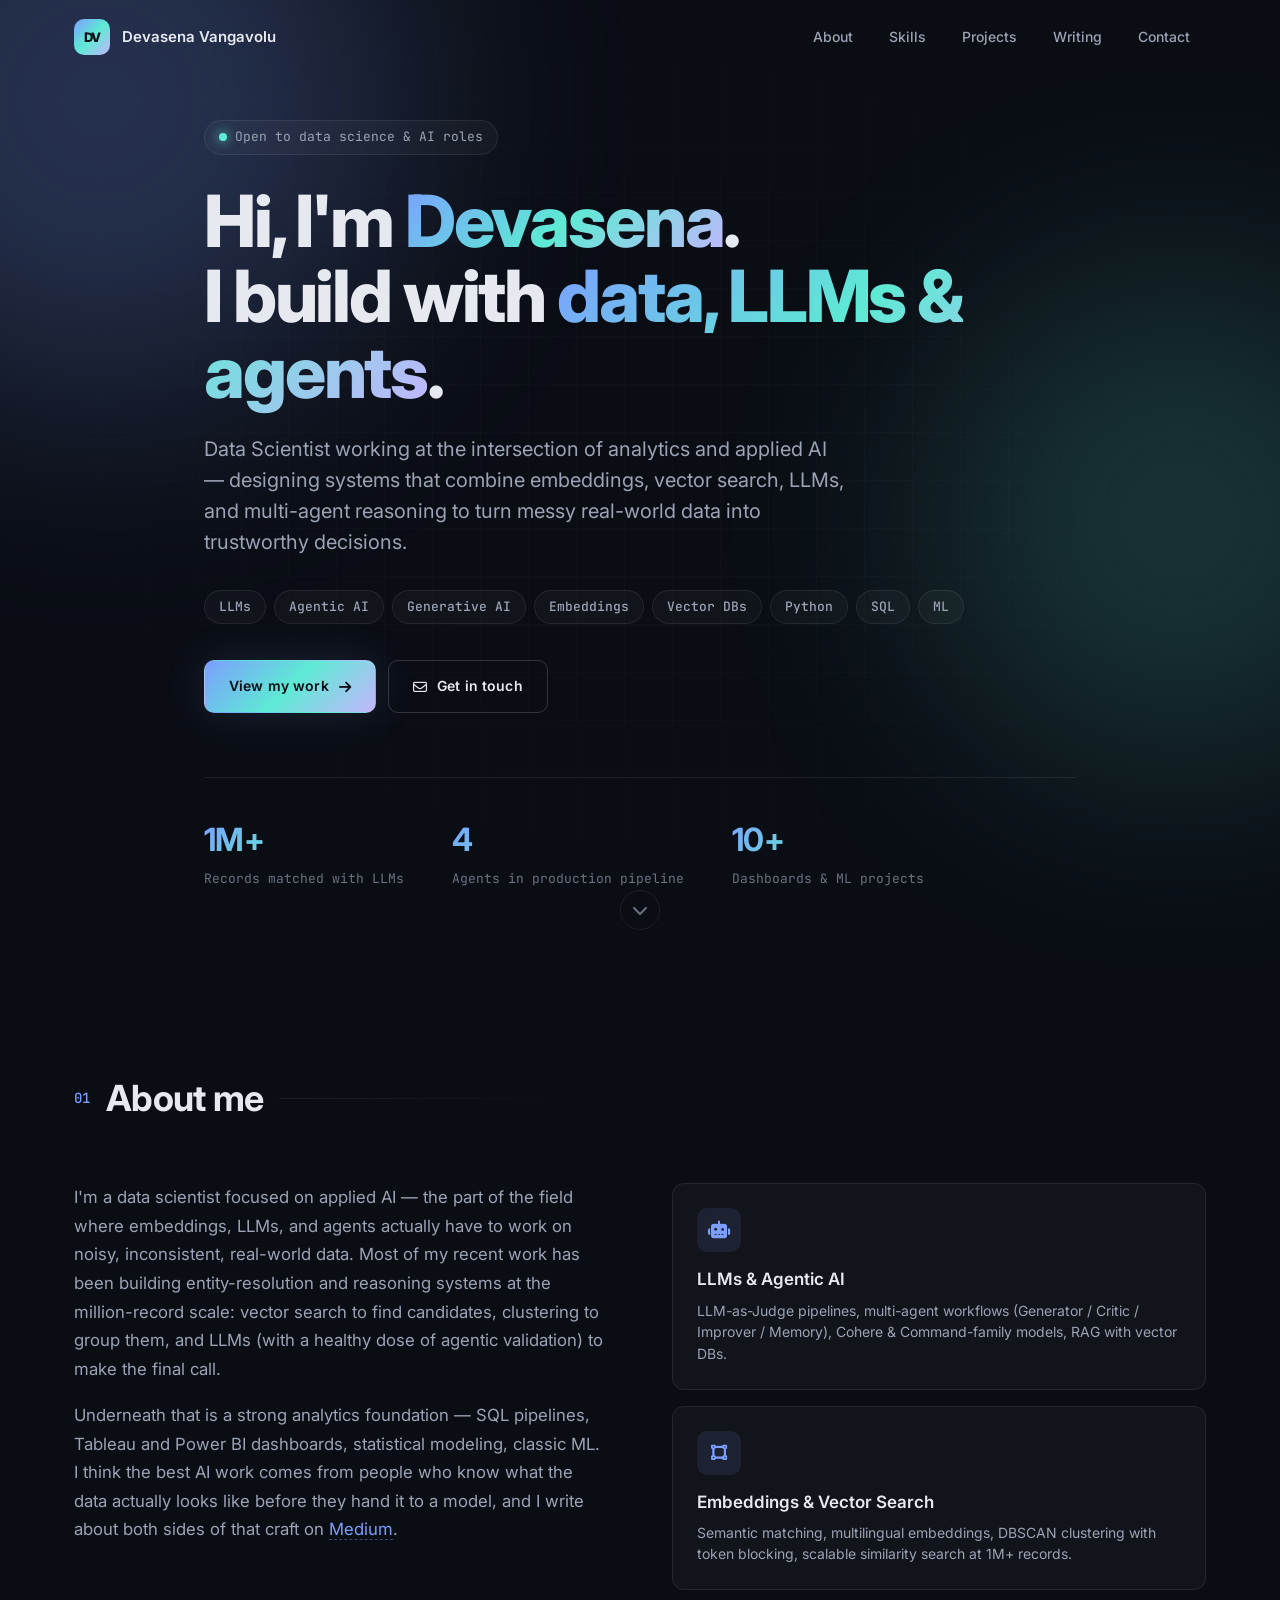
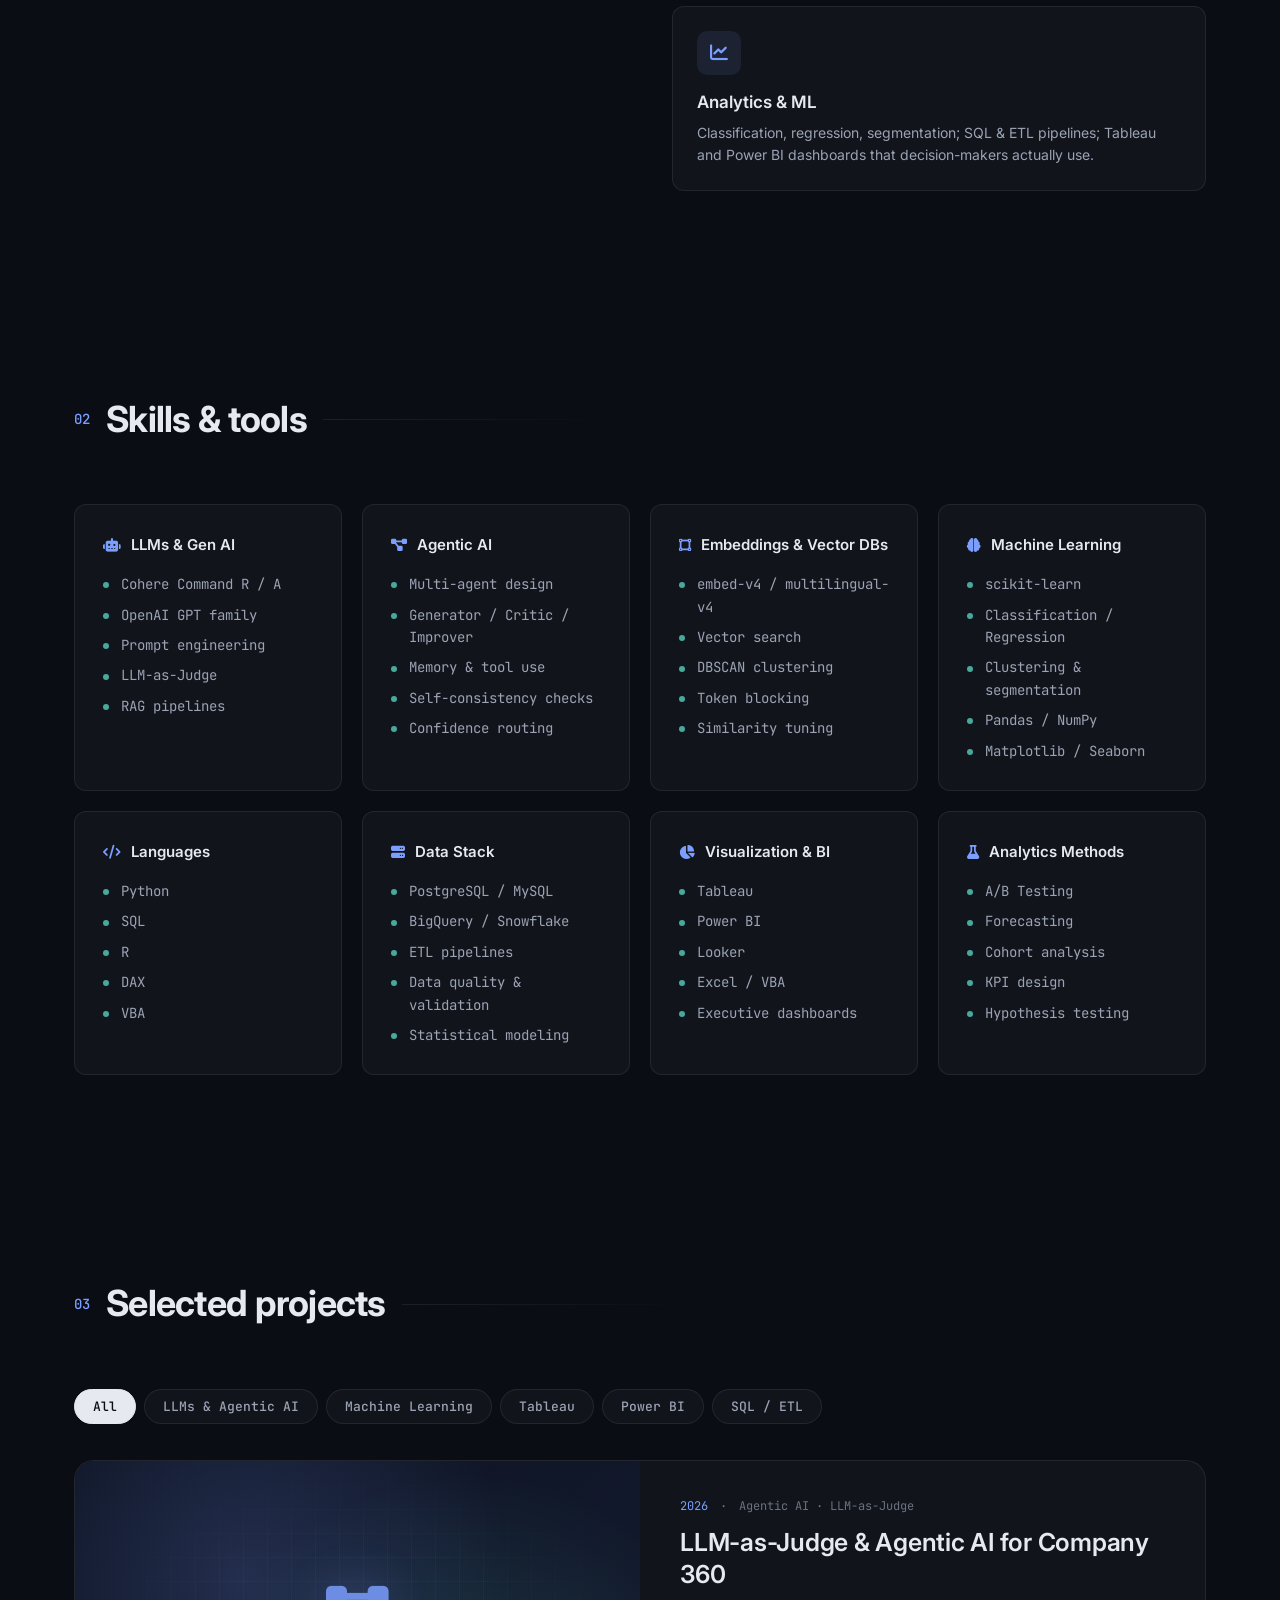
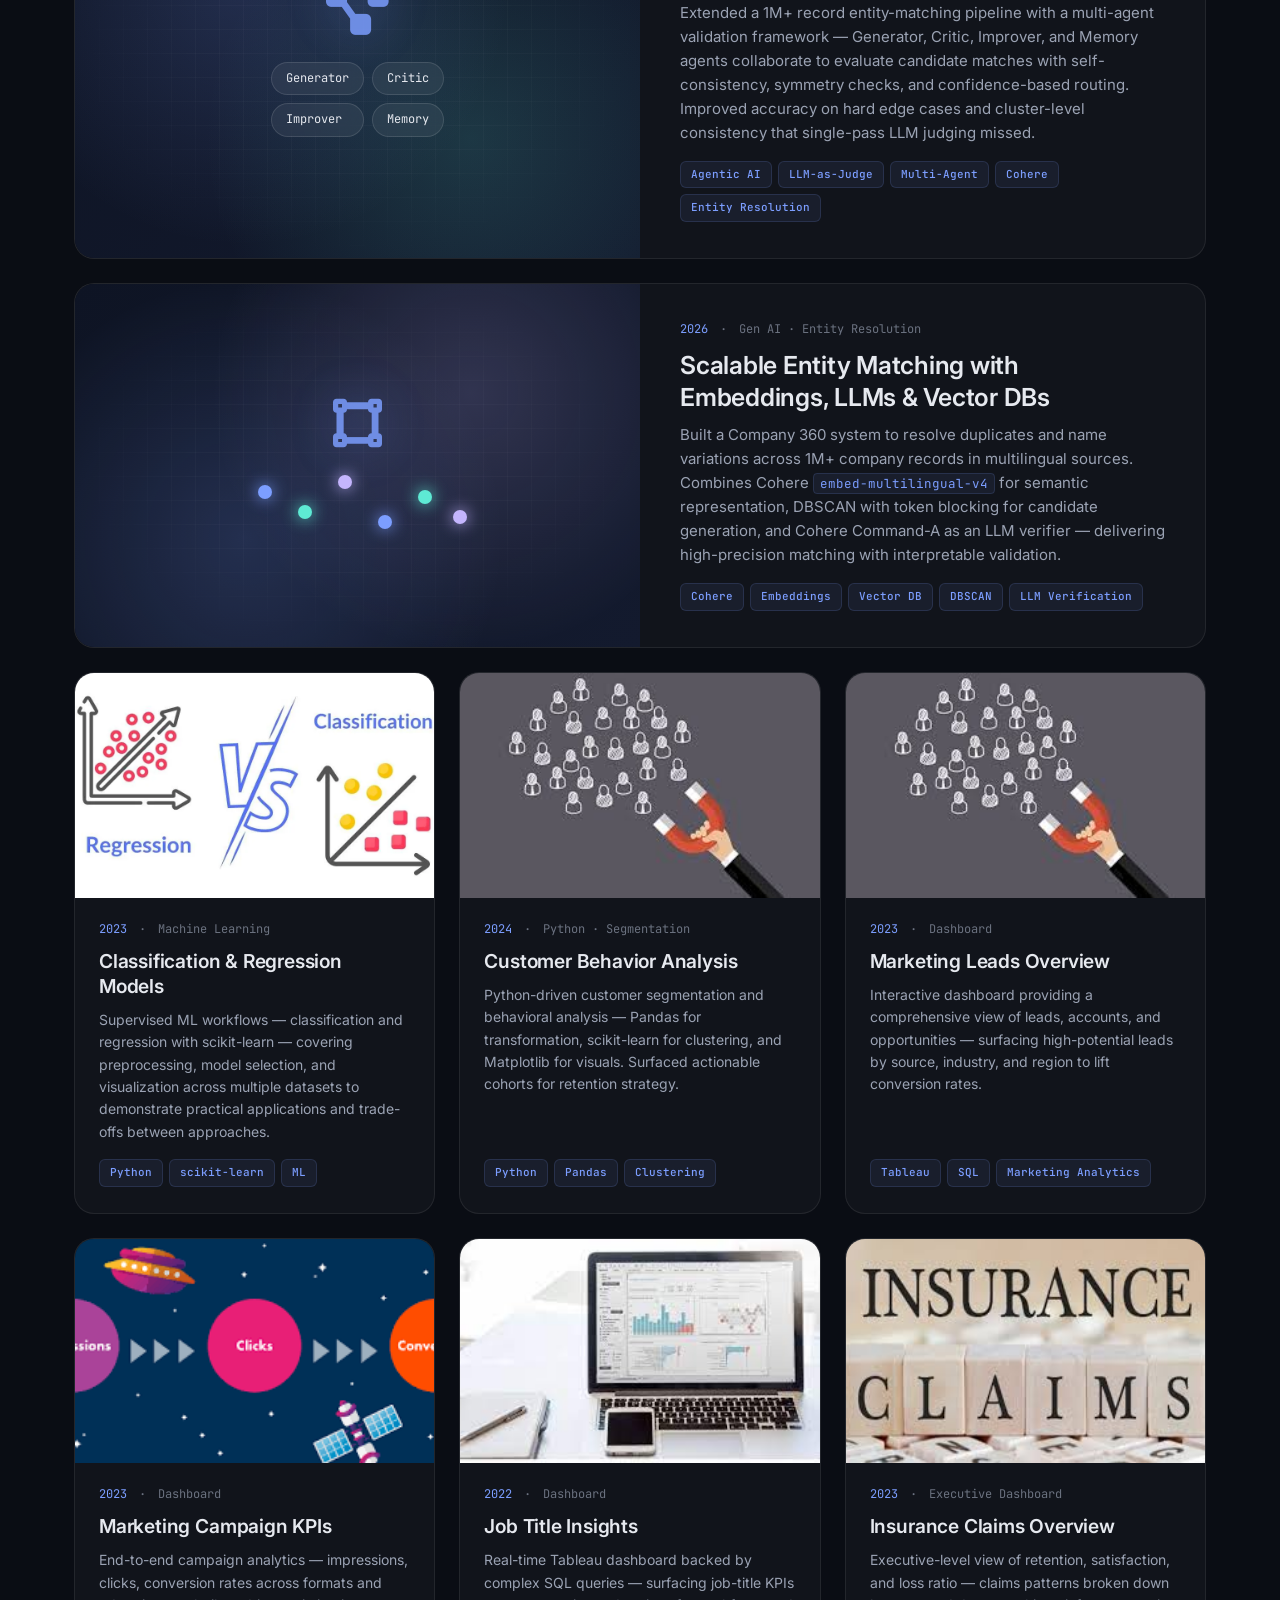
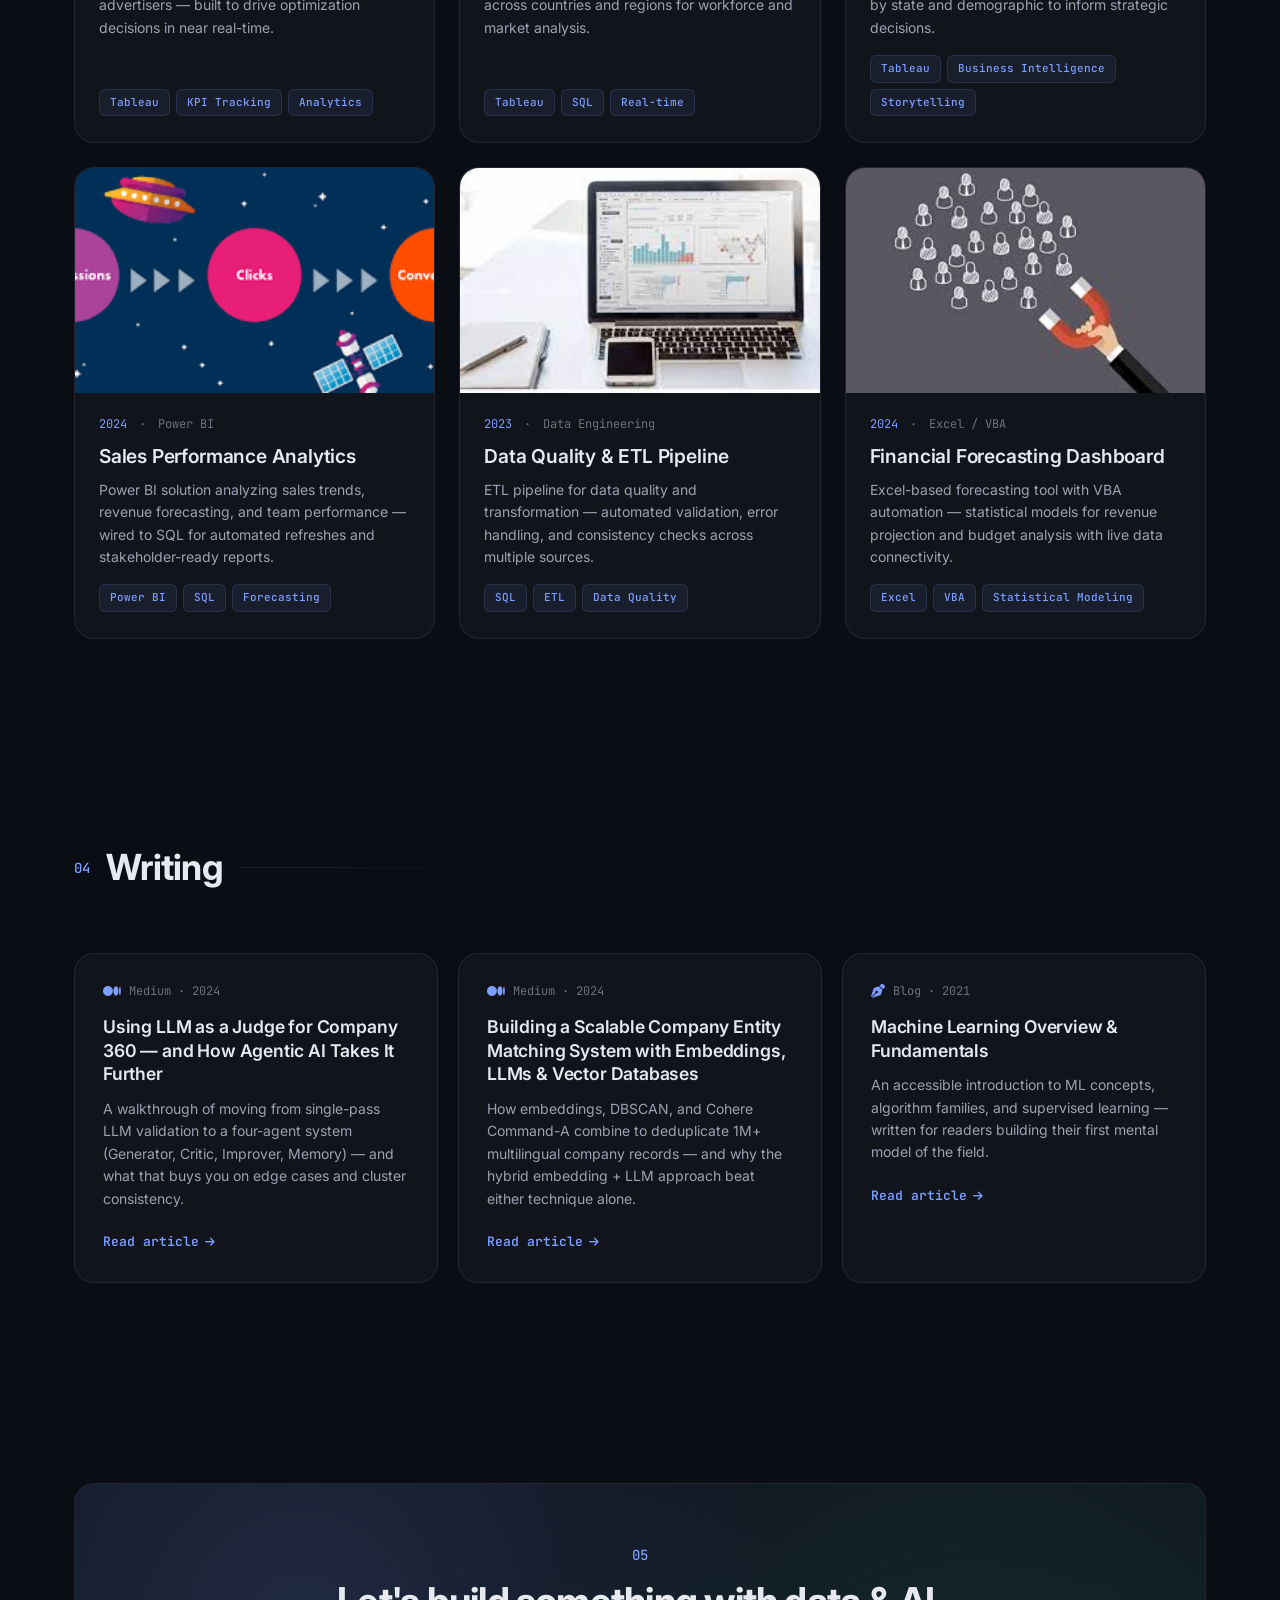
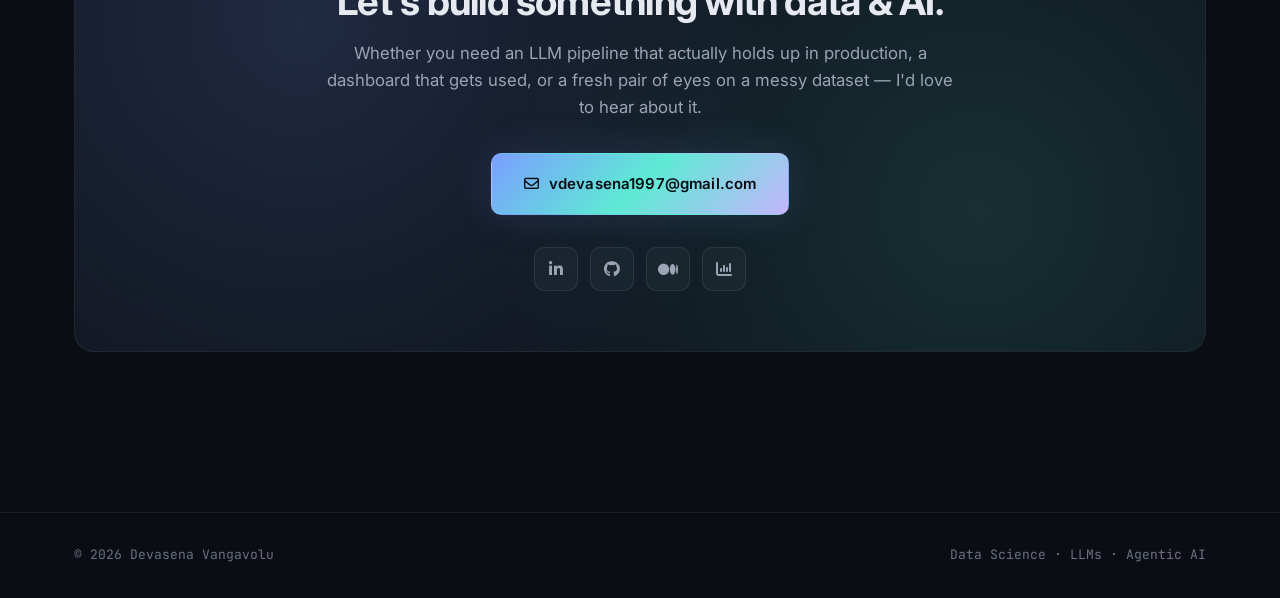
==== commit fd12839c: "Update 2.0" ====
--- a/index.html
+++ b/index.html
@@ -275,7 +275,7 @@
 						</div>
 						<div class="project__body">
 							<div class="project__meta">
-								<span class="project__year">2024</span>
+								<span class="project__year">2026</span>
 								<span class="project__type">Agentic AI · LLM-as-Judge</span>
 							</div>
 							<h3 class="project__title">LLM-as-Judge &amp; Agentic AI for Company 360</h3>
@@ -319,7 +319,7 @@
 						</div>
 						<div class="project__body">
 							<div class="project__meta">
-								<span class="project__year">2024</span>
+								<span class="project__year">2026</span>
 								<span class="project__type">Gen AI · Entity Resolution</span>
 							</div>
 							<h3 class="project__title">Scalable Entity Matching with Embeddings, LLMs &amp; Vector DBs</h3>
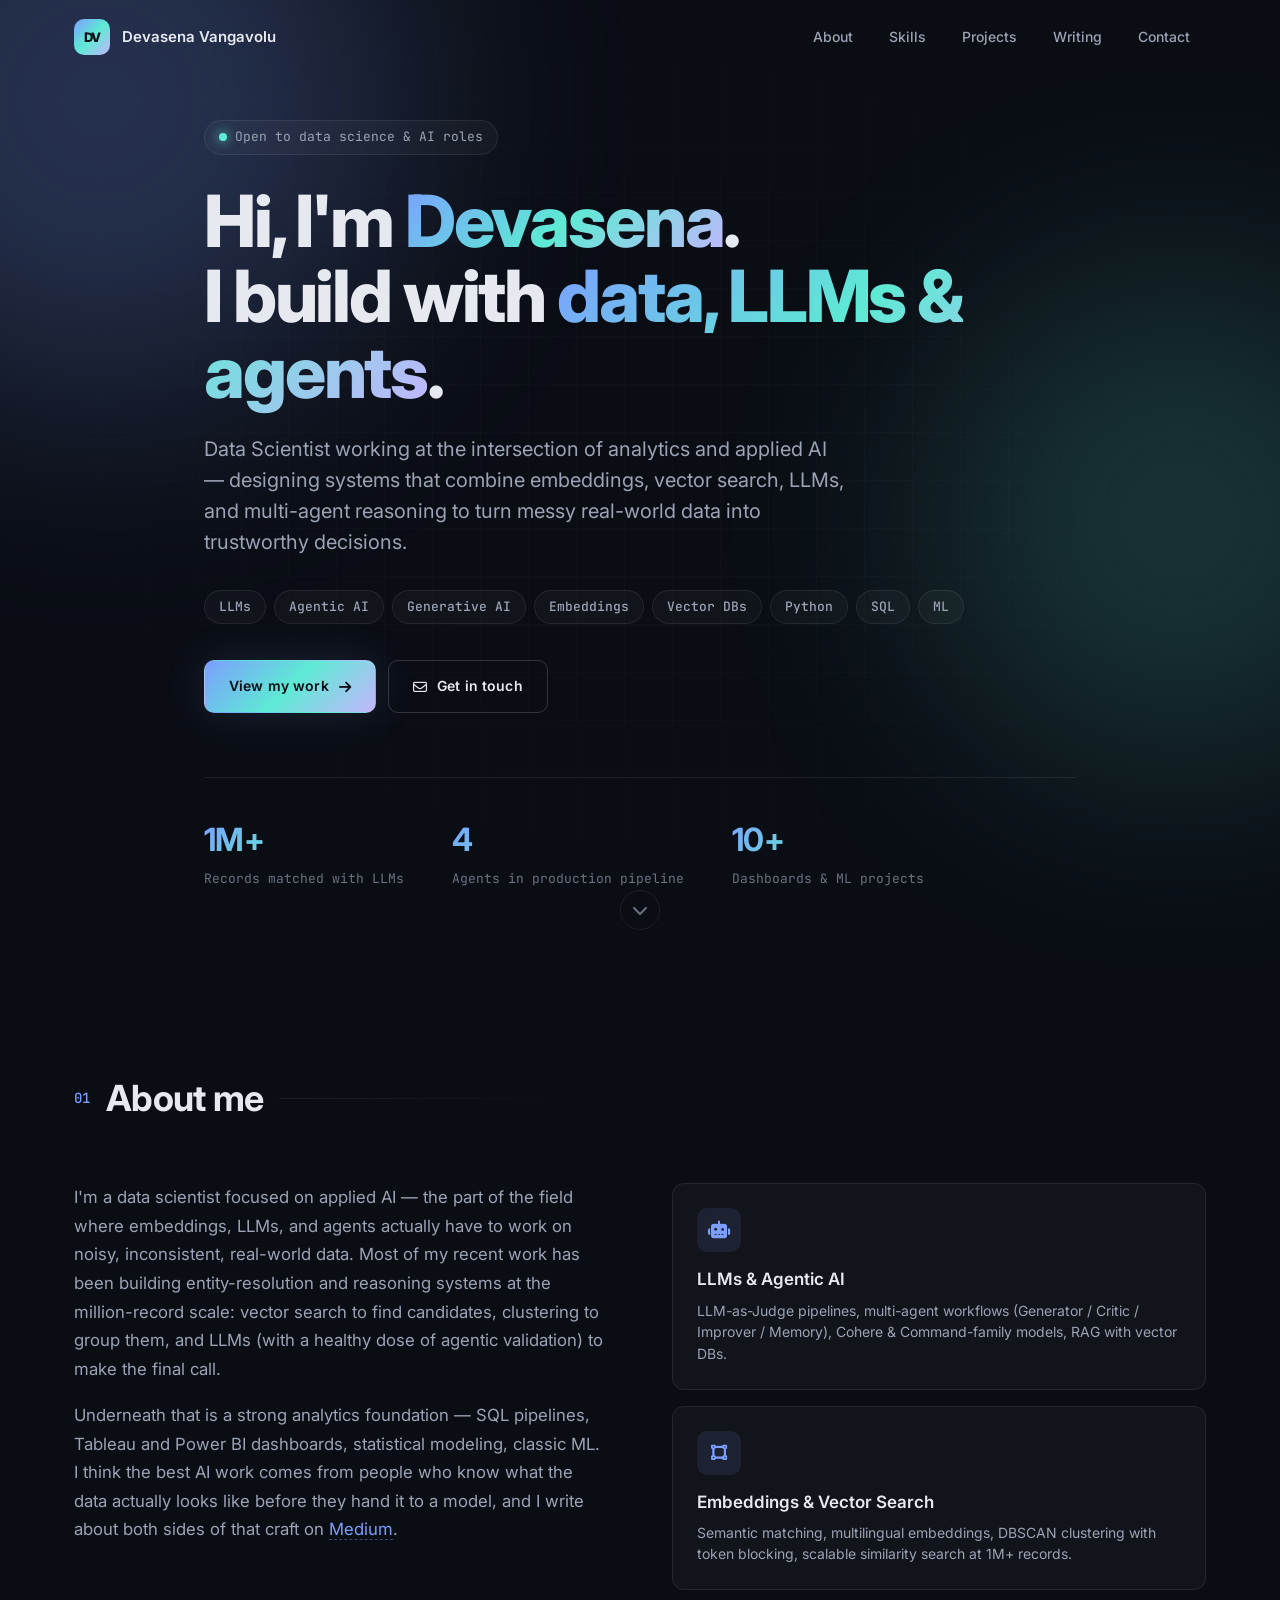
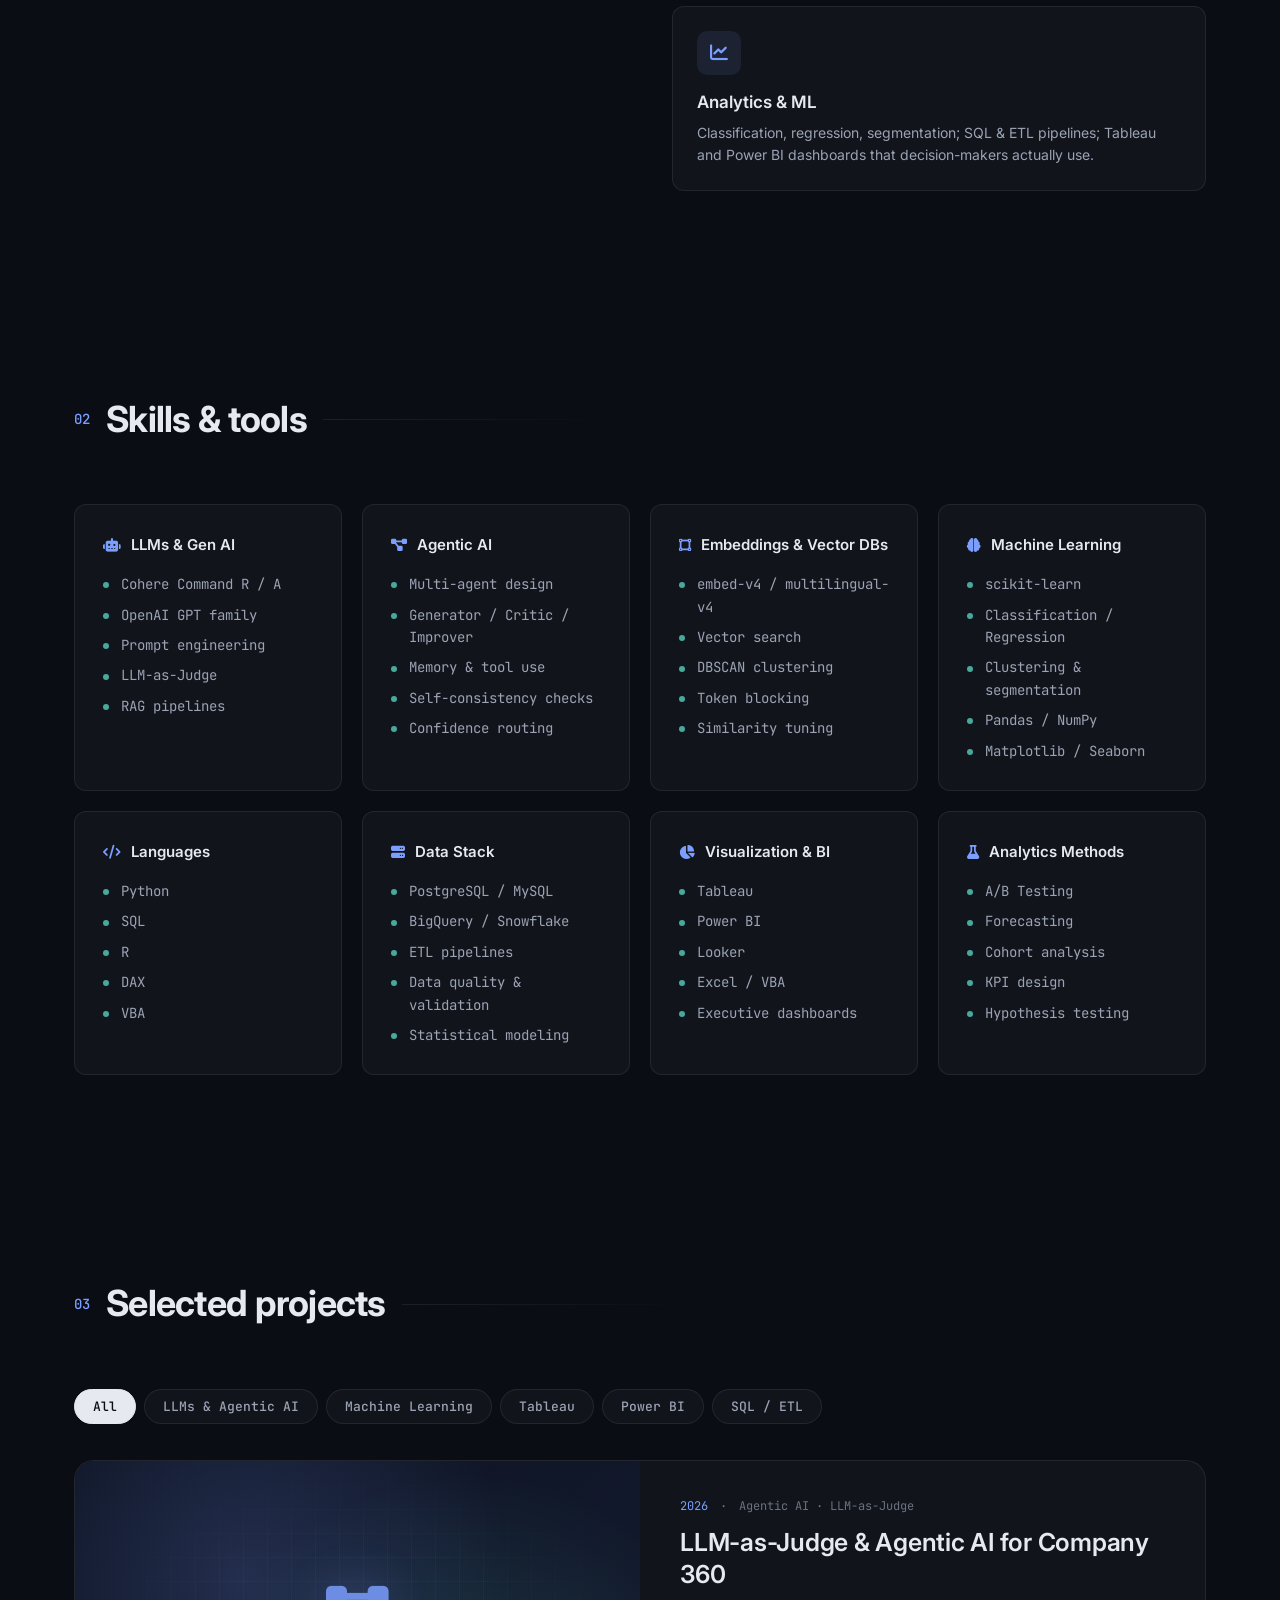
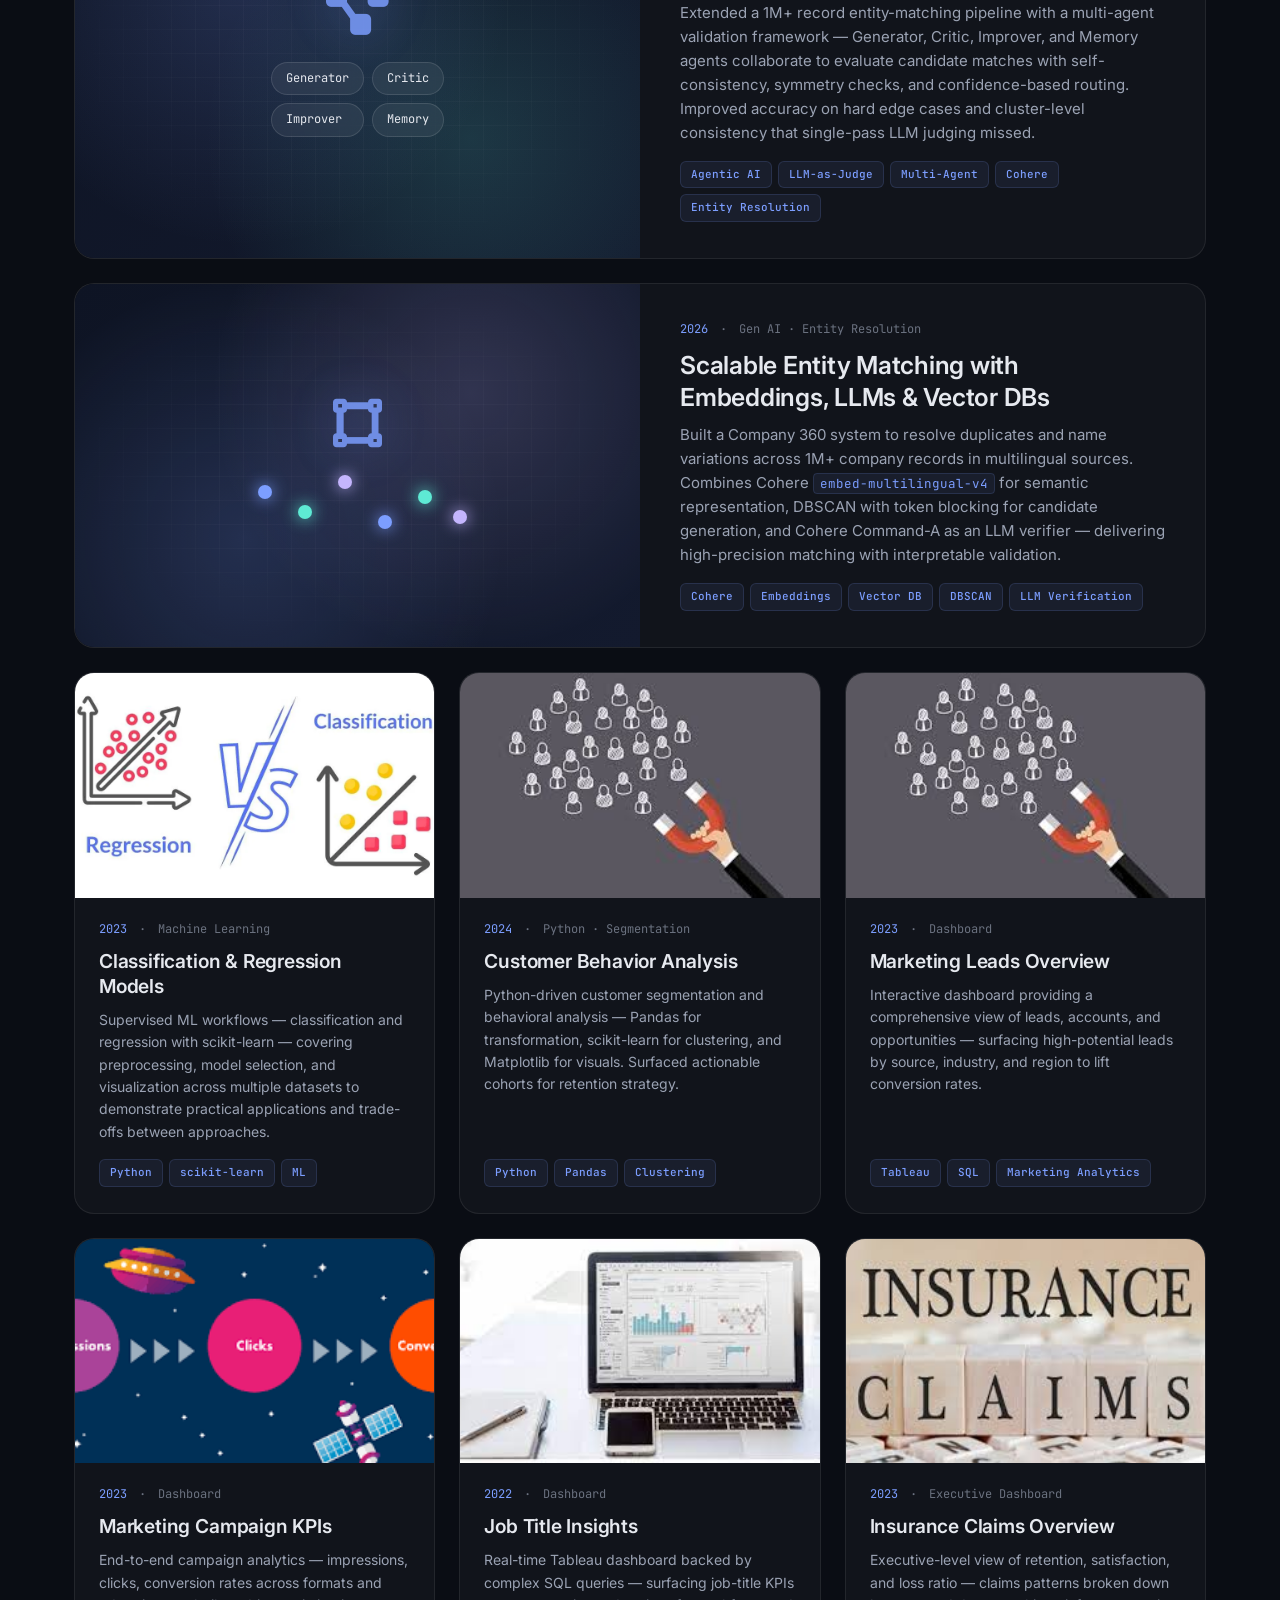
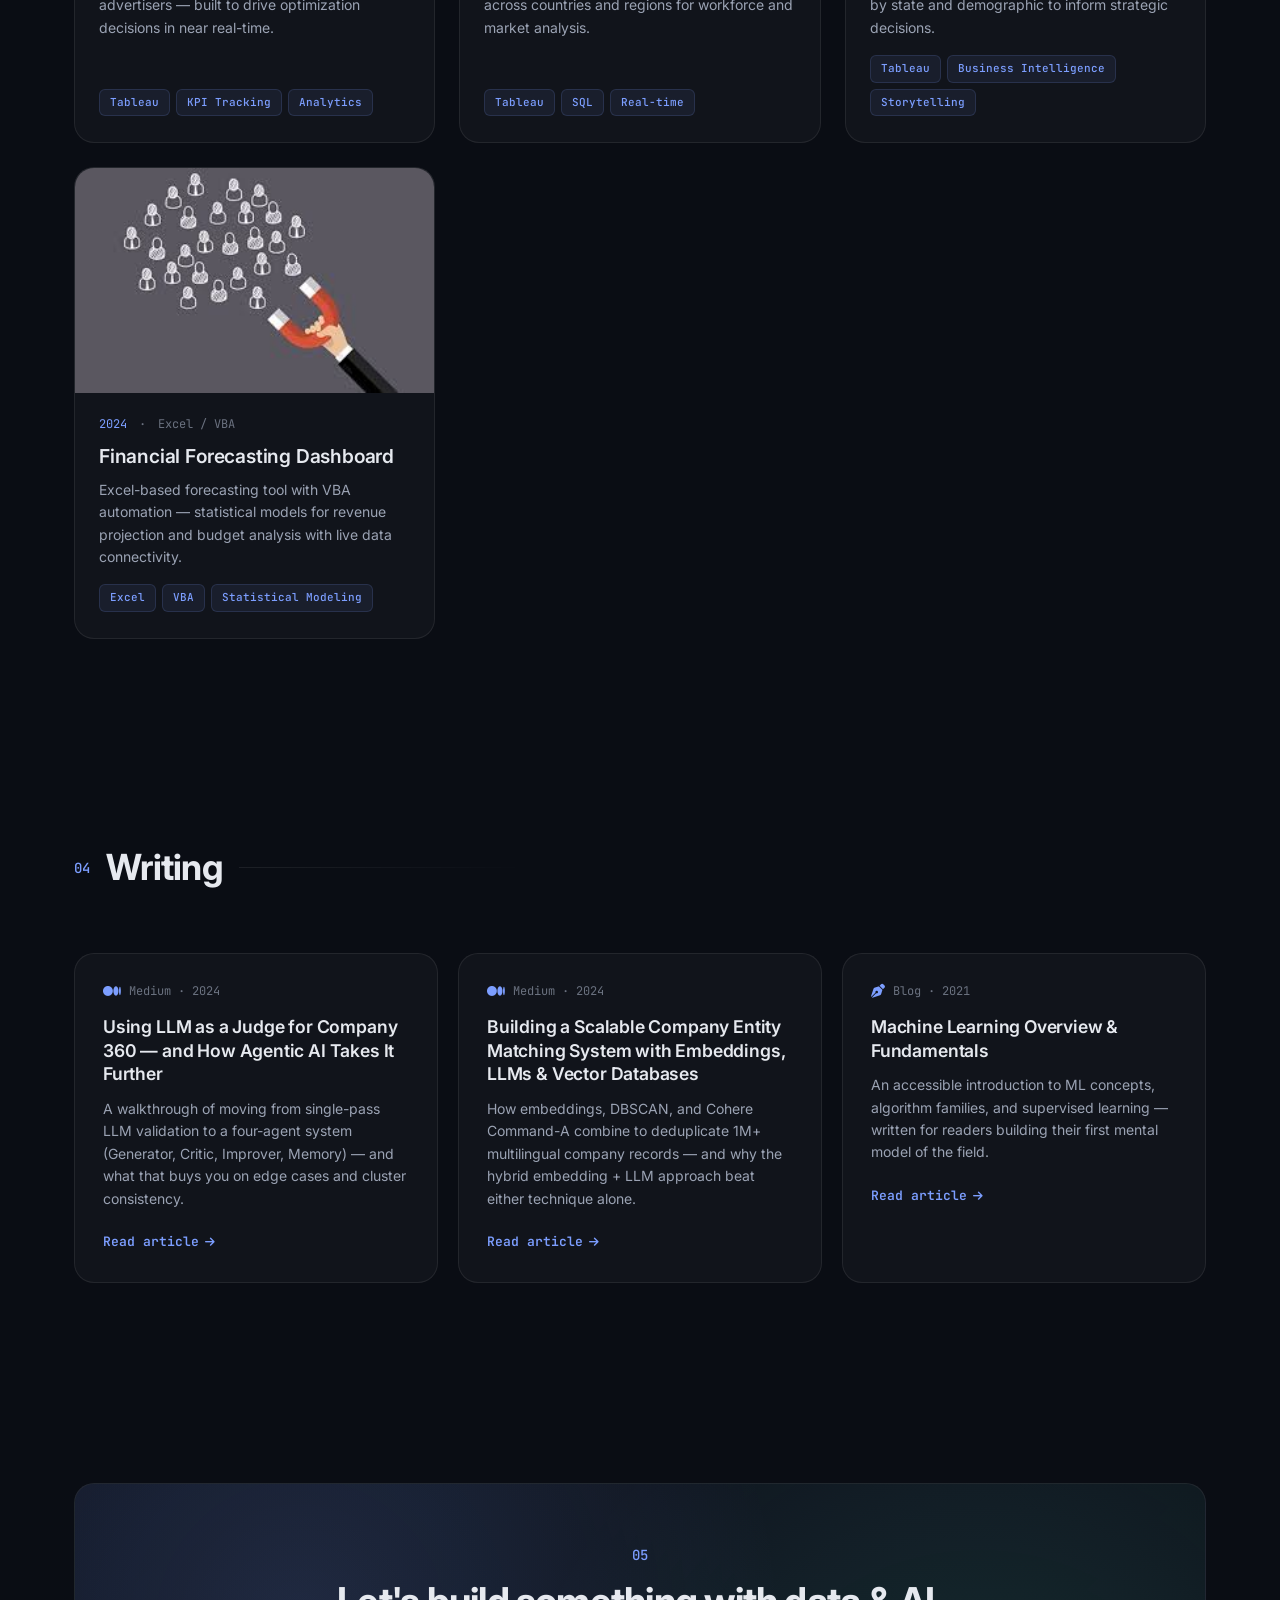
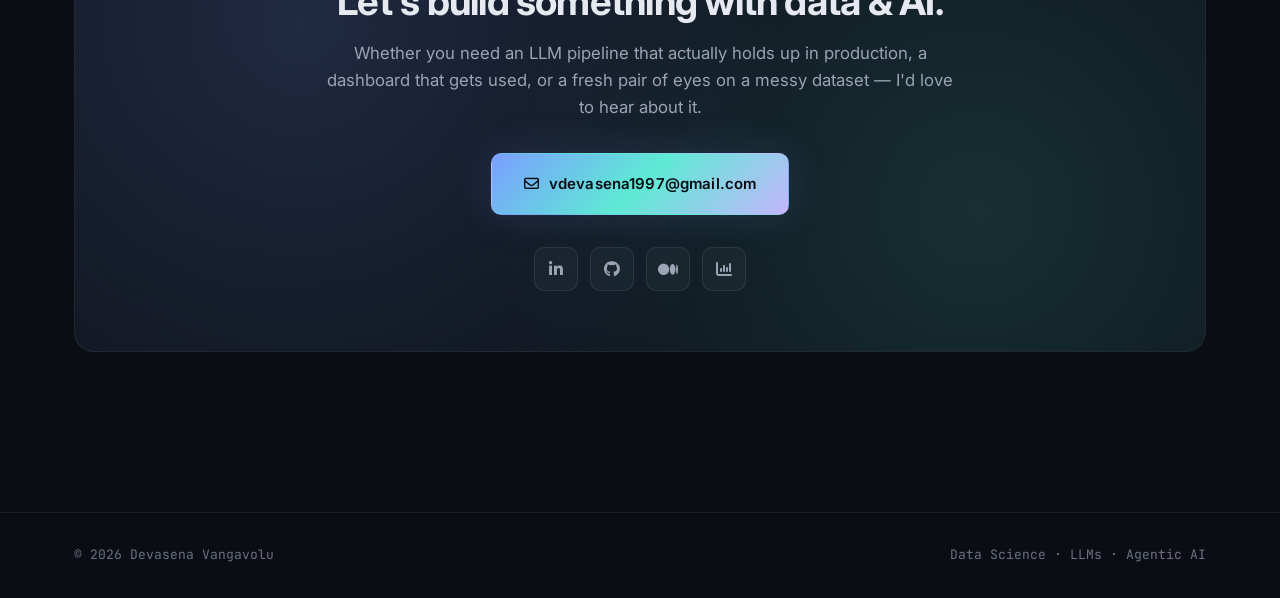
==== commit e044d702: "ETL" ====
--- a/index.html
+++ b/index.html
@@ -511,61 +511,6 @@
 						</div>
 					</article>
 
-					<article class="project" data-tags="powerbi sql">
-						<div class="project__media">
-							<img src="images/2.png" alt="Sales Performance Analytics" loading="lazy" />
-							<div class="project__overlay">
-								<a href="https://github.com/vdevasena" target="_blank" rel="noopener" class="project__link">
-									<i class="fa-brands fa-github"></i> View Project
-								</a>
-							</div>
-						</div>
-						<div class="project__body">
-							<div class="project__meta">
-								<span class="project__year">2024</span>
-								<span class="project__type">Power BI</span>
-							</div>
-							<h3 class="project__title">Sales Performance Analytics</h3>
-							<p class="project__desc">
-								Power BI solution analyzing sales trends, revenue forecasting,
-								and team performance — wired to SQL for automated refreshes
-								and stakeholder-ready reports.
-							</p>
-							<div class="project__tags">
-								<span class="badge">Power BI</span>
-								<span class="badge">SQL</span>
-								<span class="badge">Forecasting</span>
-							</div>
-						</div>
-					</article>
-
-					<article class="project" data-tags="sql">
-						<div class="project__media">
-							<img src="images/Tableau.jpg" alt="Data Quality & ETL Pipeline" loading="lazy" />
-							<div class="project__overlay">
-								<a href="https://github.com/vdevasena" target="_blank" rel="noopener" class="project__link">
-									<i class="fa-brands fa-github"></i> View Project
-								</a>
-							</div>
-						</div>
-						<div class="project__body">
-							<div class="project__meta">
-								<span class="project__year">2023</span>
-								<span class="project__type">Data Engineering</span>
-							</div>
-							<h3 class="project__title">Data Quality &amp; ETL Pipeline</h3>
-							<p class="project__desc">
-								ETL pipeline for data quality and transformation — automated
-								validation, error handling, and consistency checks across
-								multiple sources.
-							</p>
-							<div class="project__tags">
-								<span class="badge">SQL</span>
-								<span class="badge">ETL</span>
-								<span class="badge">Data Quality</span>
-							</div>
-						</div>
-					</article>
 
 					<article class="project" data-tags="powerbi">
 						<div class="project__media">
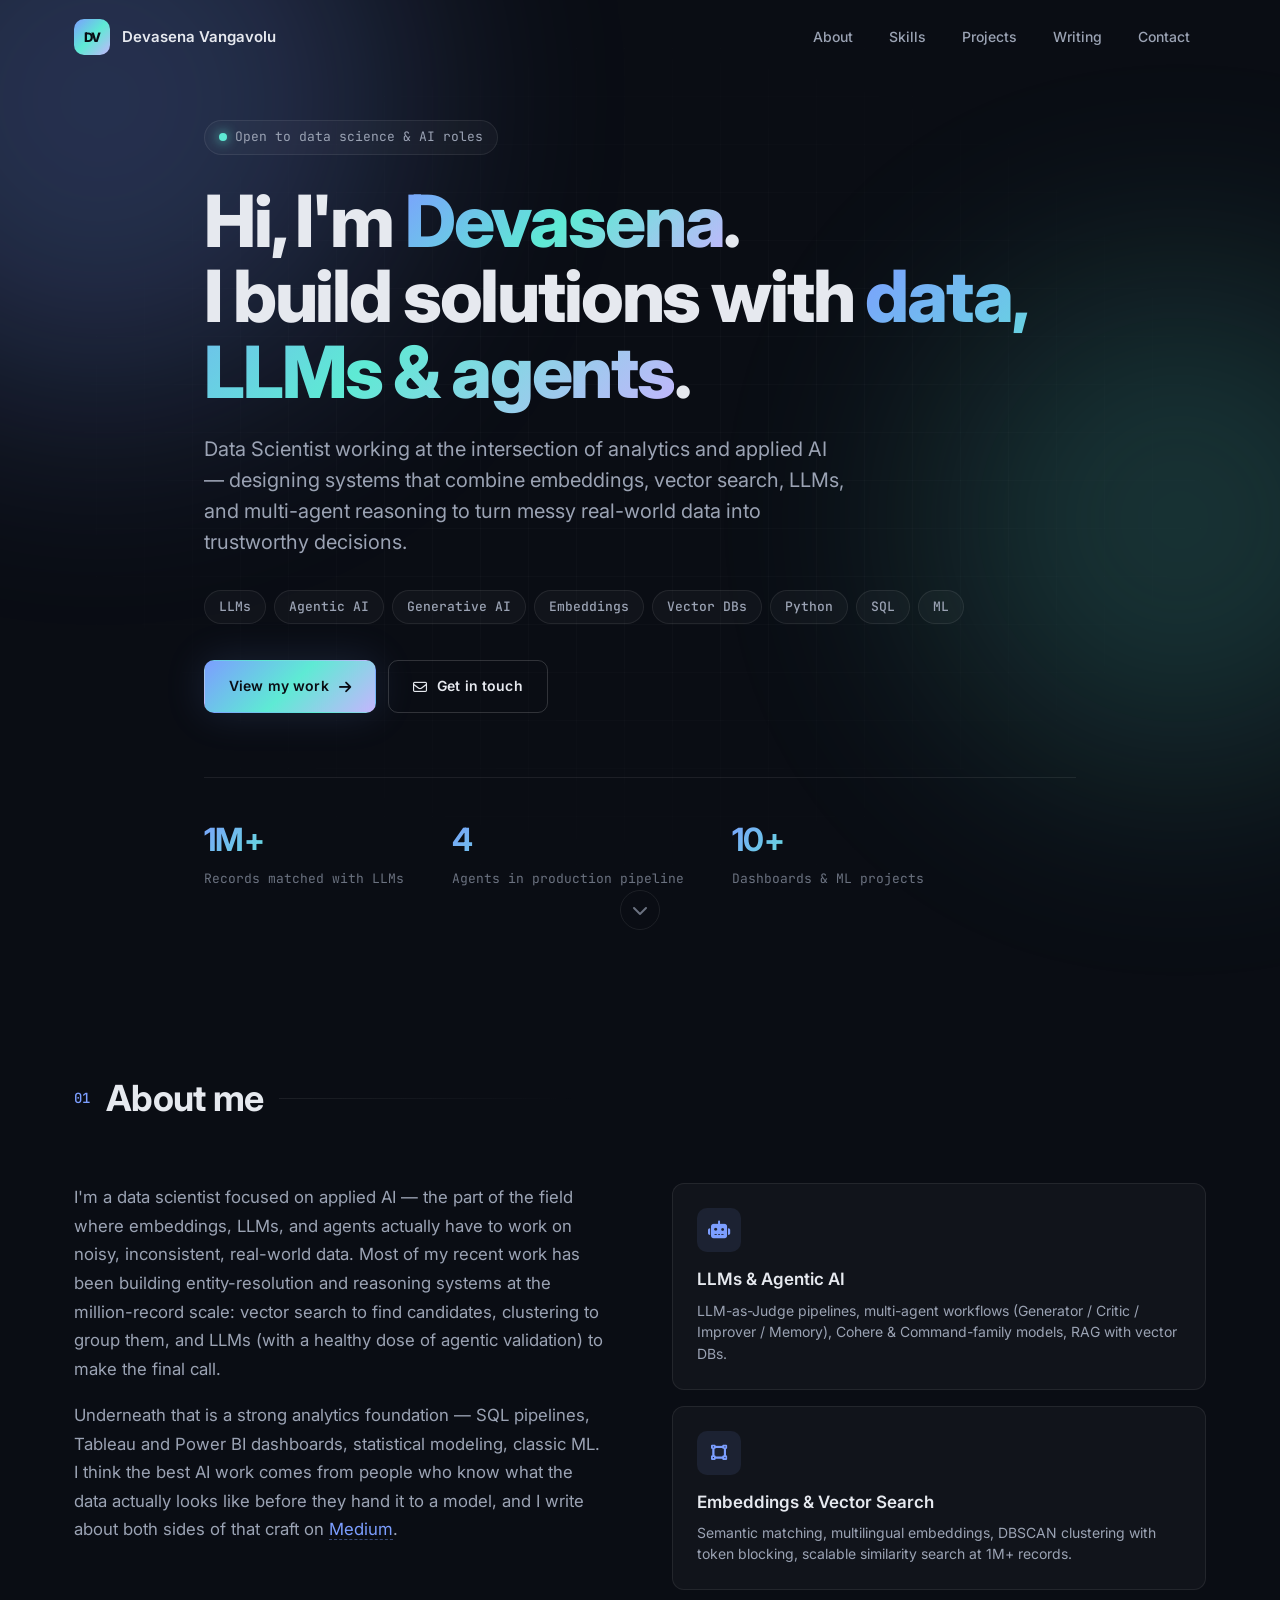
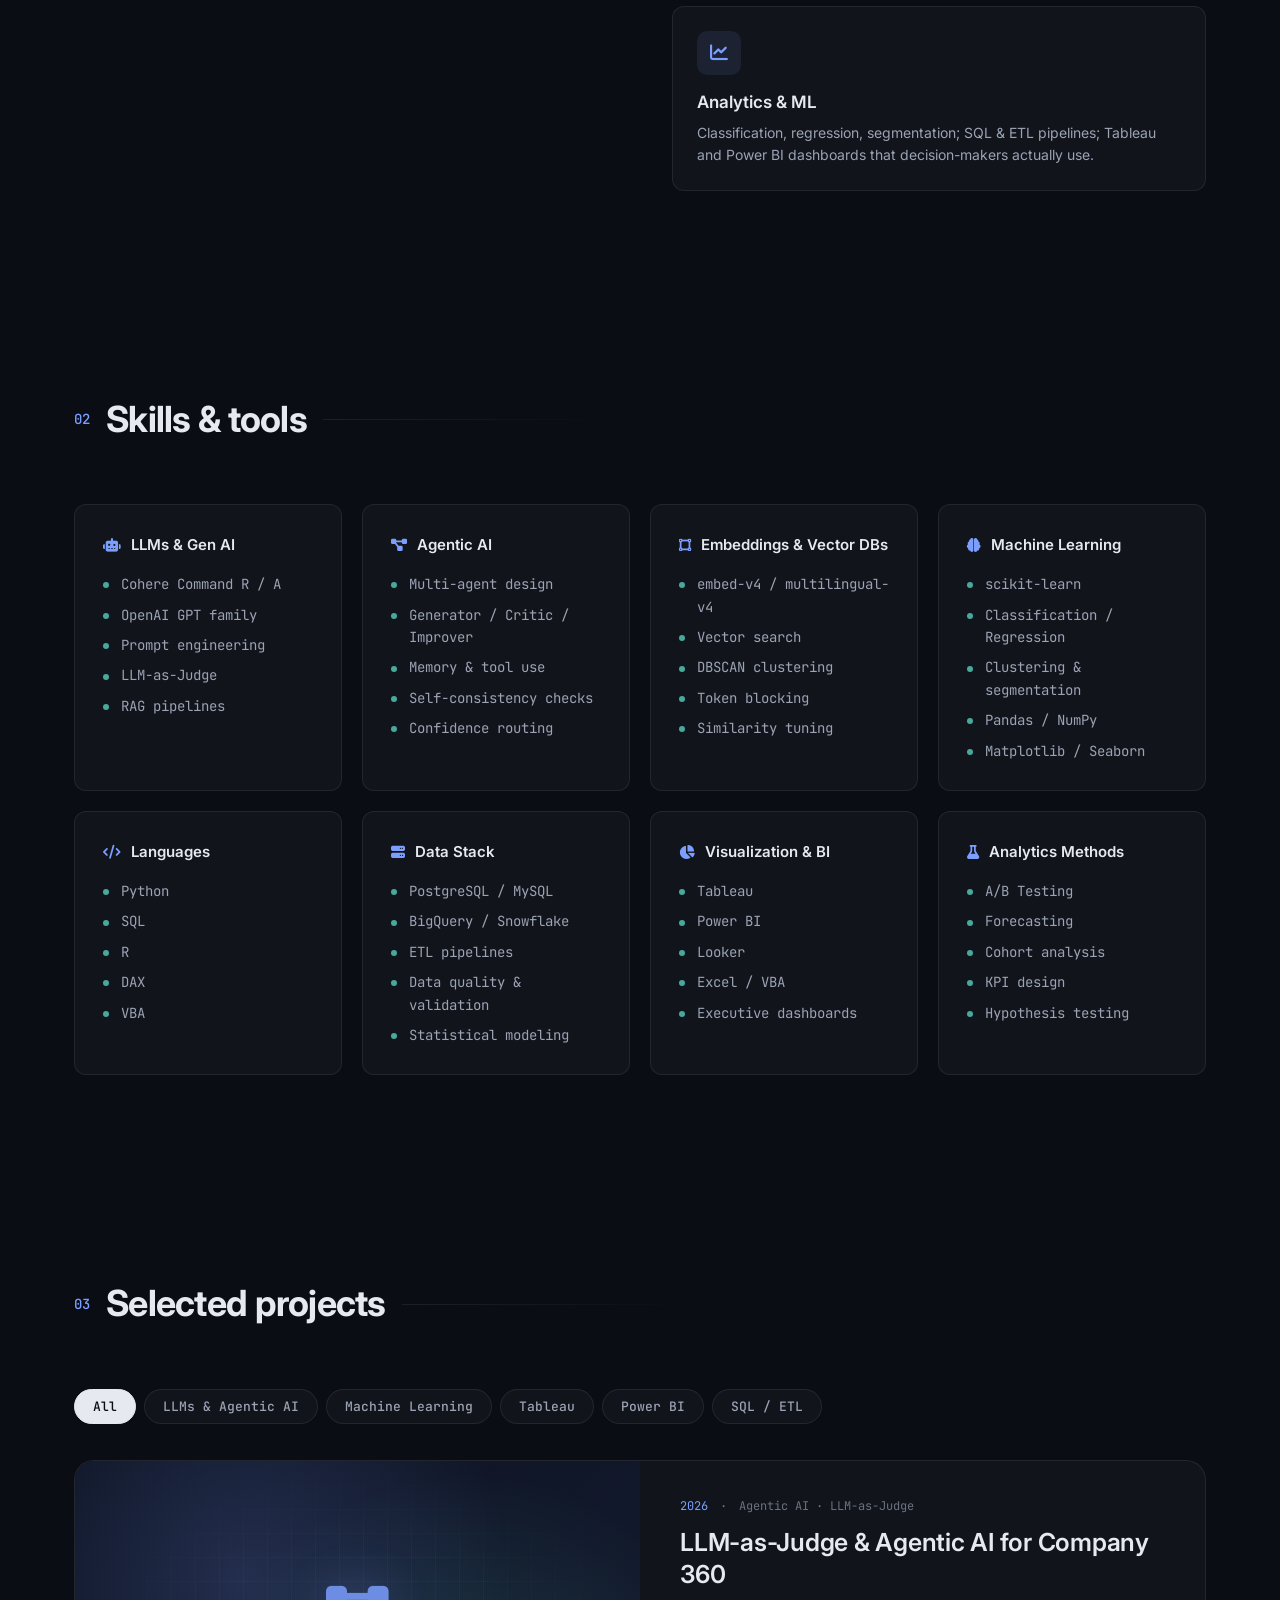
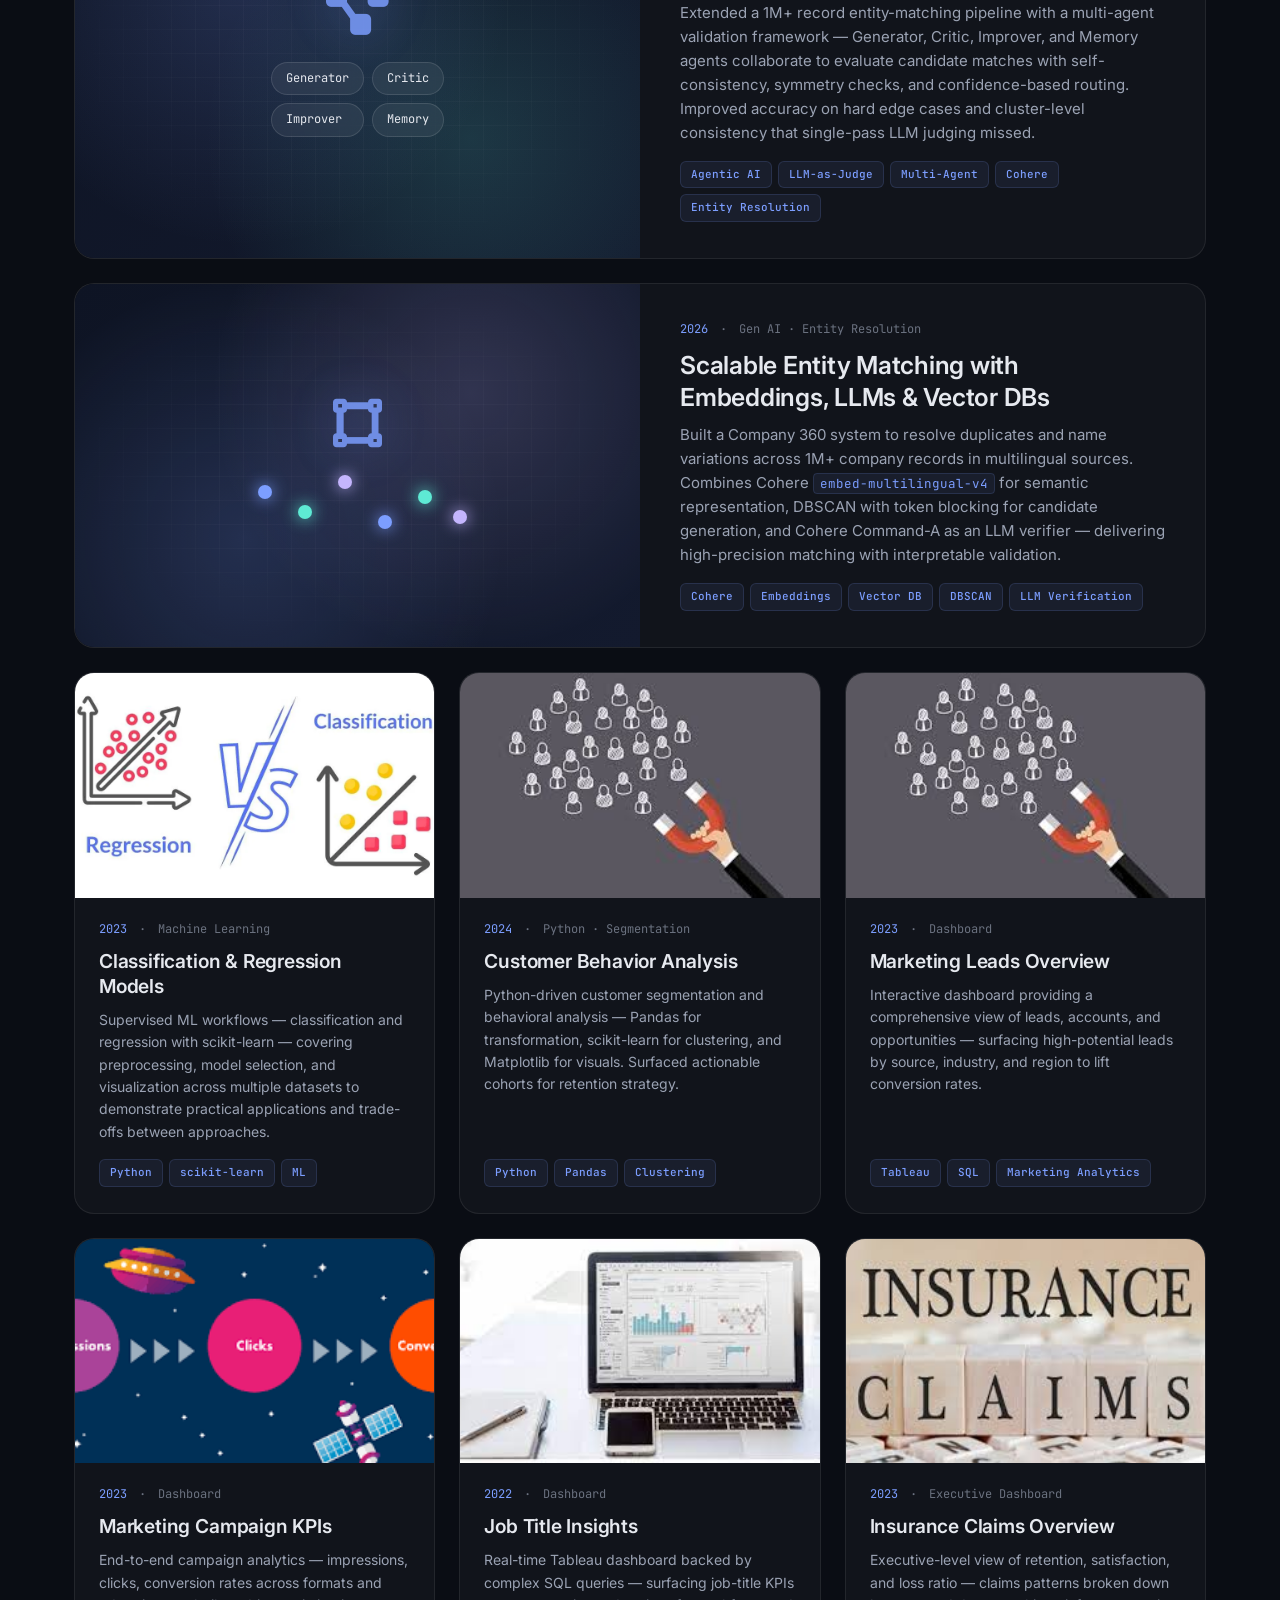
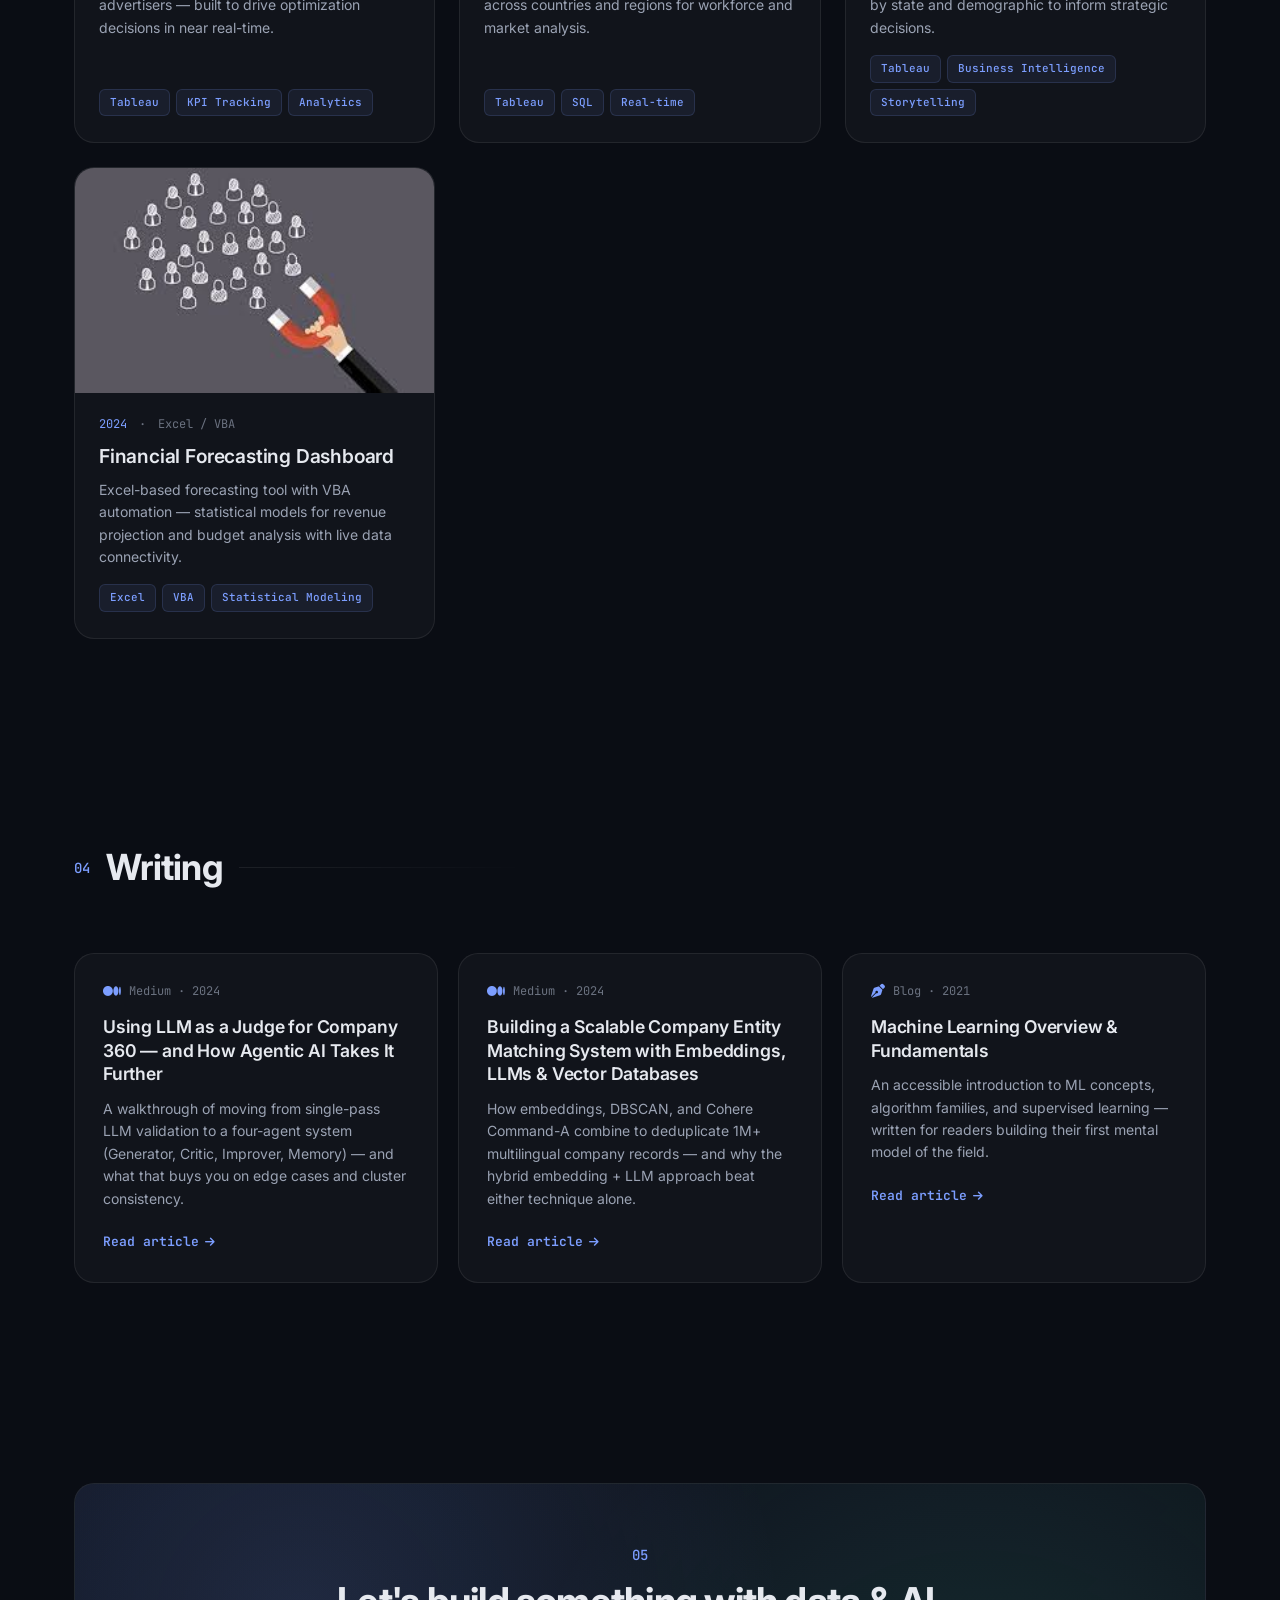
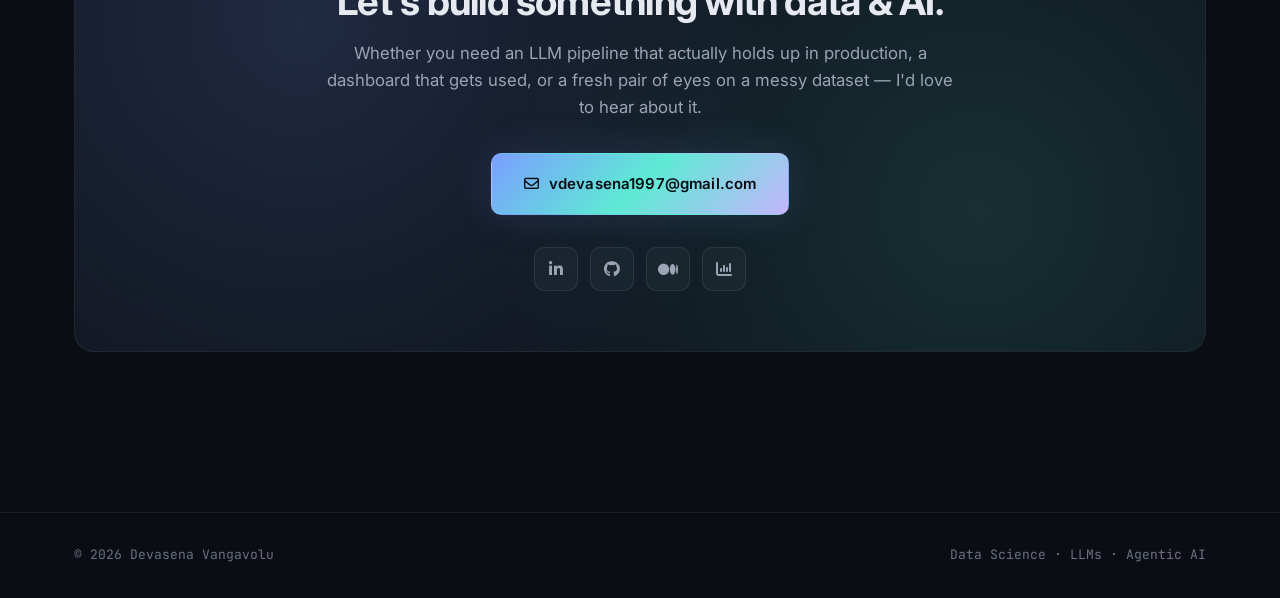
==== commit 9915d315: "data quality" ====
--- a/index.html
+++ b/index.html
@@ -46,7 +46,7 @@
 				<p class="hero__greet"><span class="hero__greet-dot"></span> Open to data science & AI roles</p>
 				<h1 class="hero__title">
 					Hi, I'm <span class="grad">Devasena</span>.<br />
-					I build with <span class="grad">data, LLMs &amp; agents</span>.
+					I build solutions with <span class="grad">data, LLMs &amp; agents</span>.
 				</h1>
 				<p class="hero__subtitle">
 					Data Scientist working at the intersection of analytics and applied AI —
